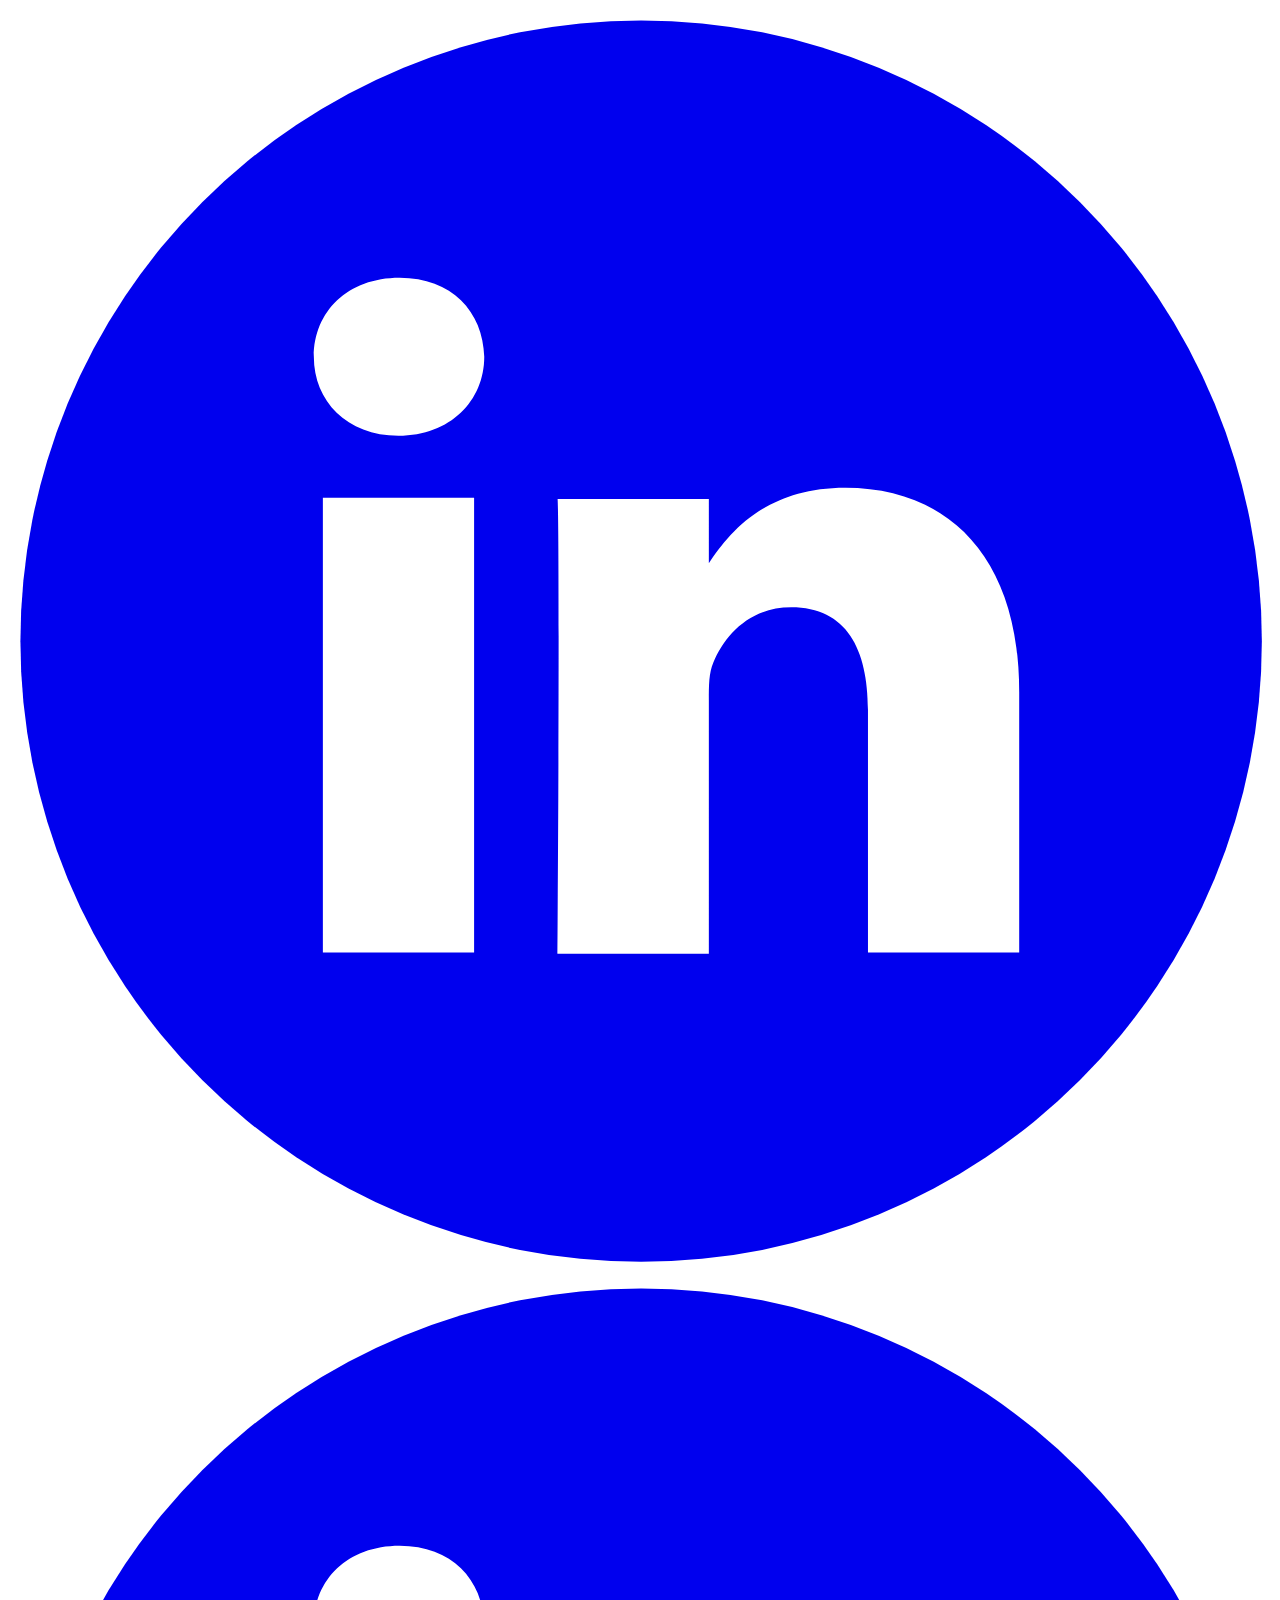
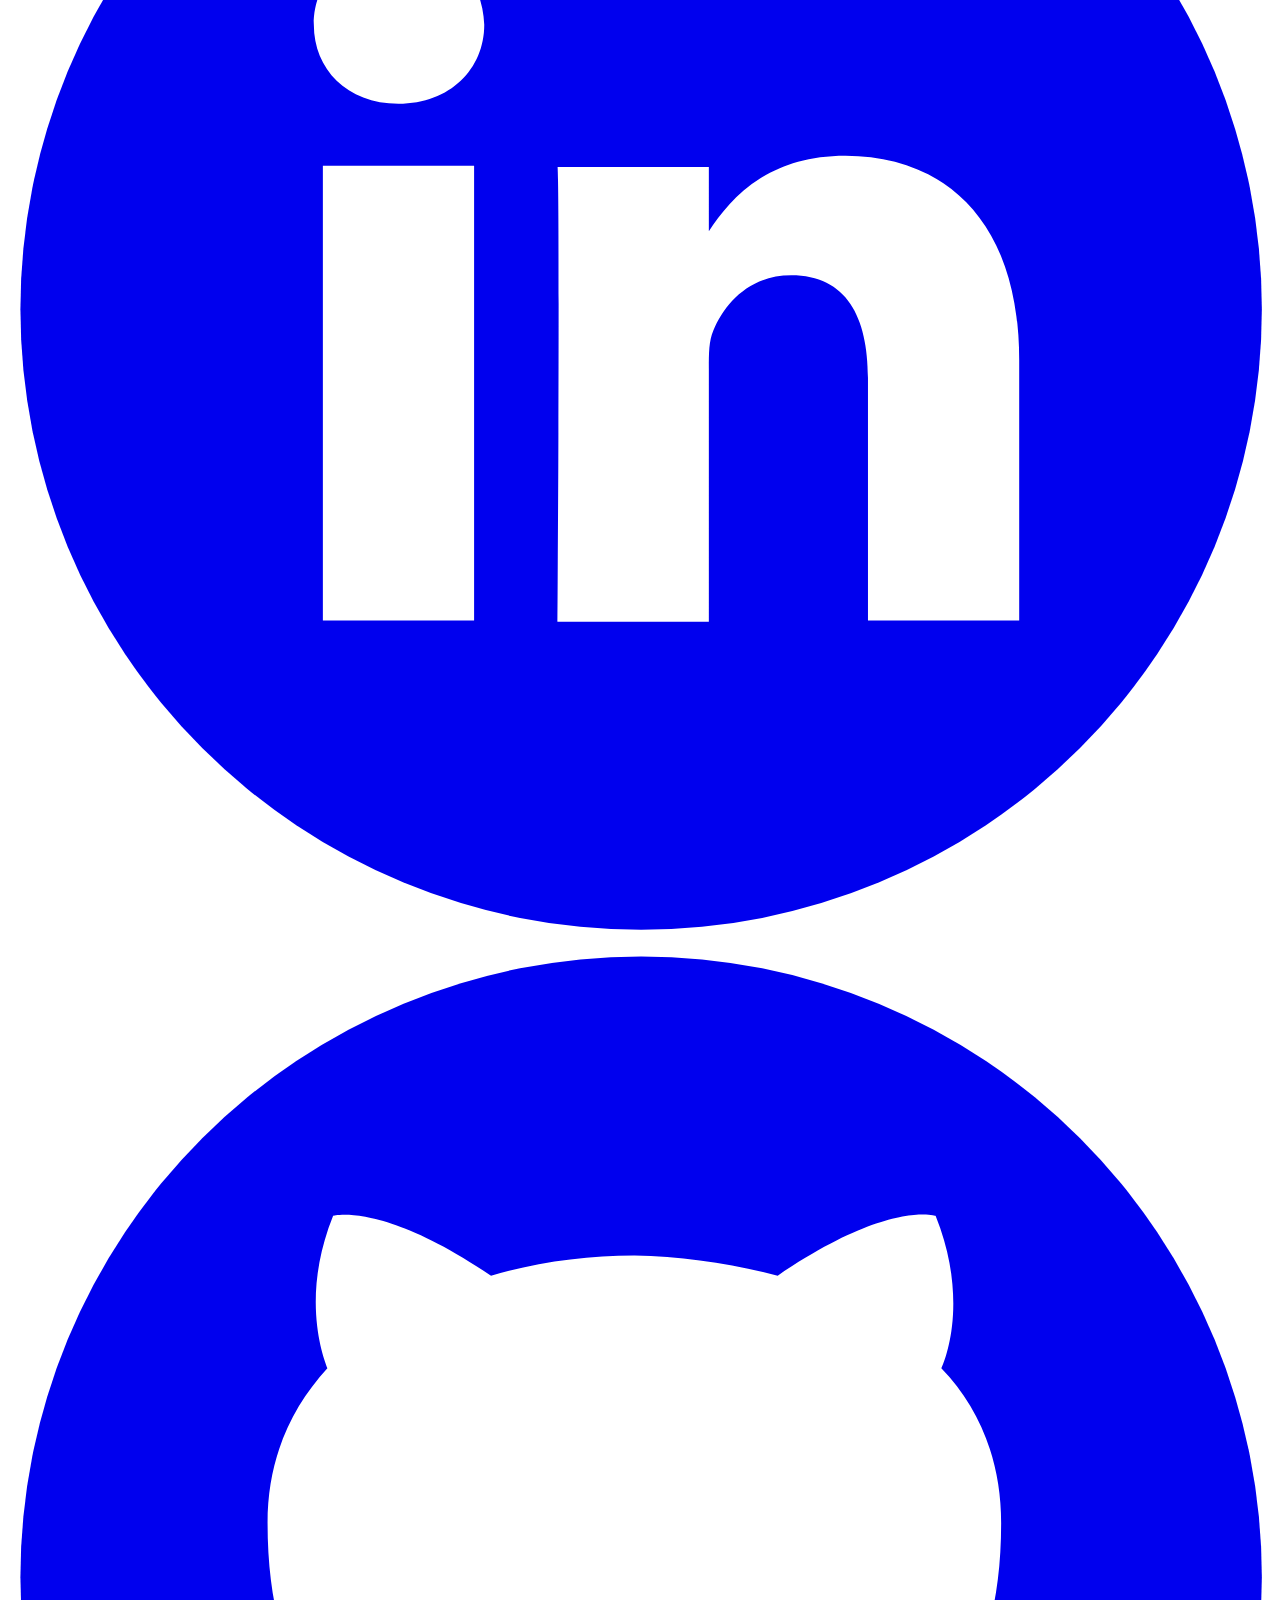
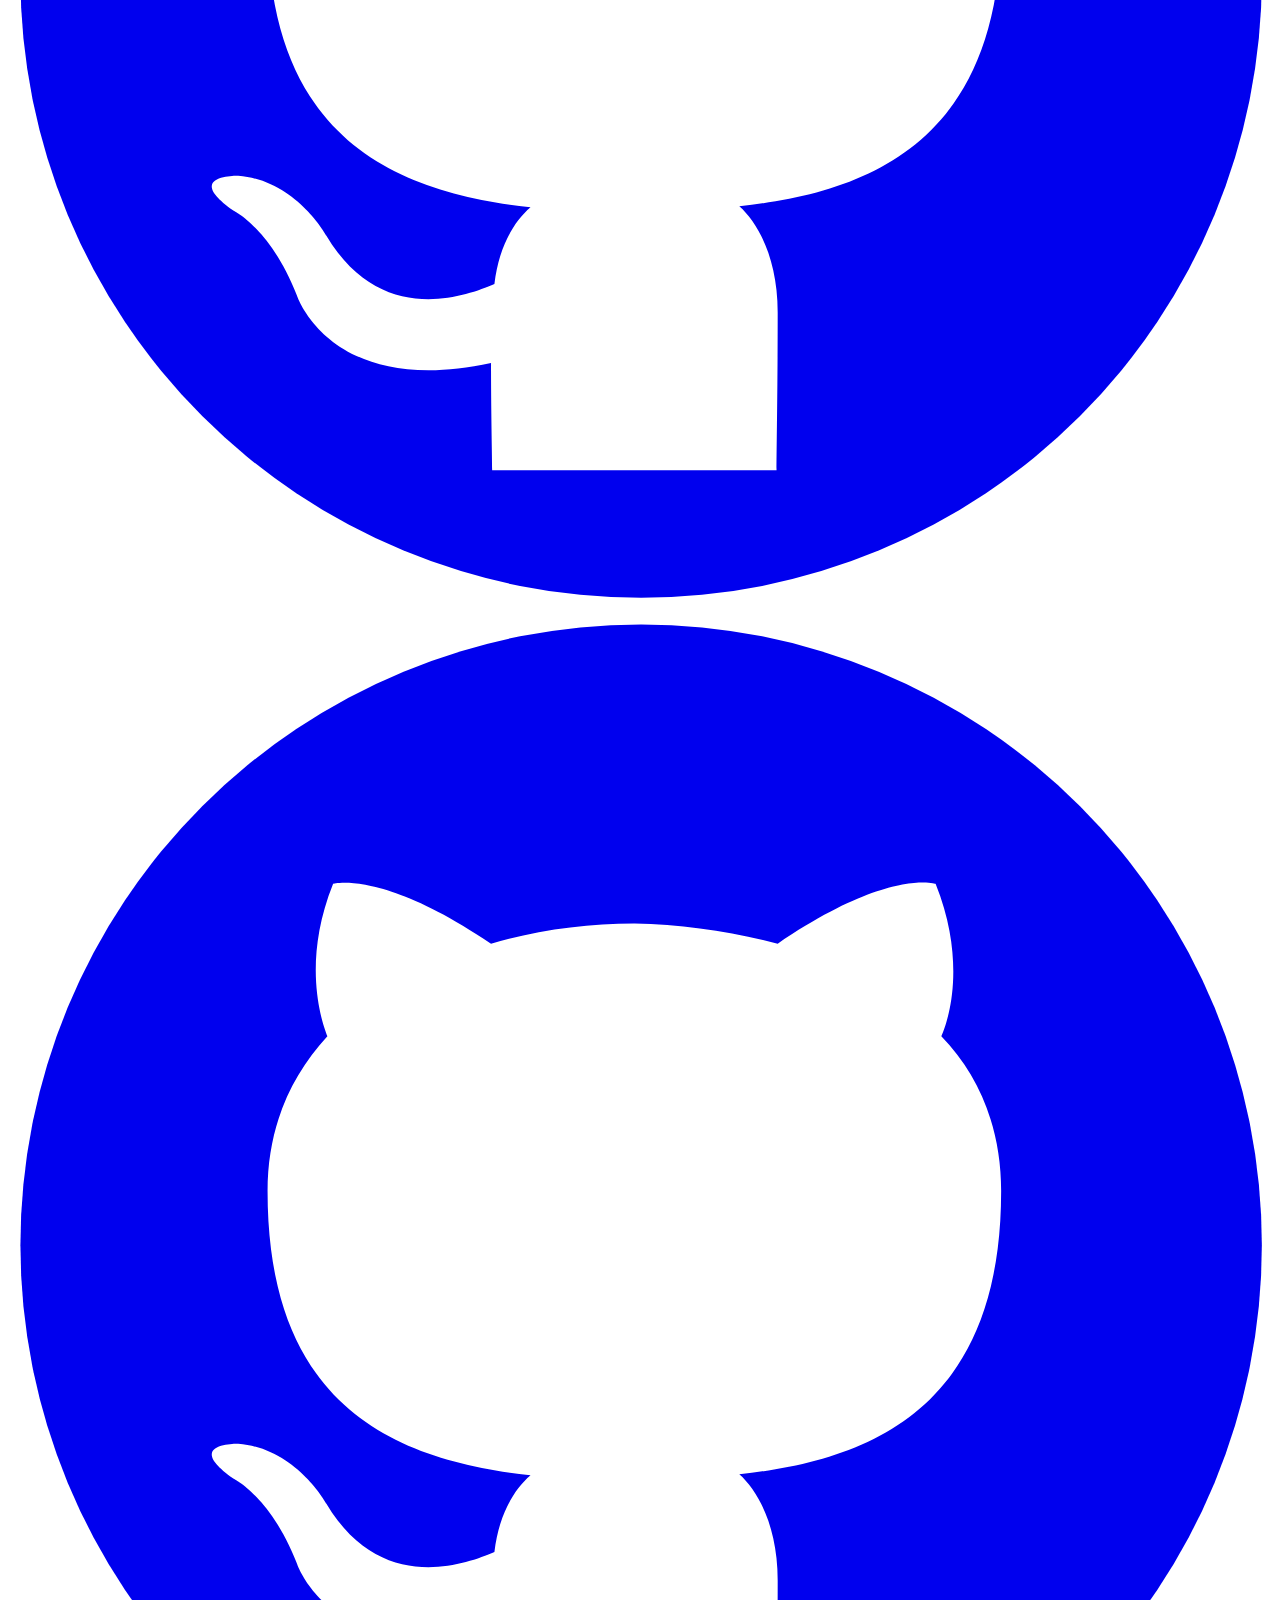
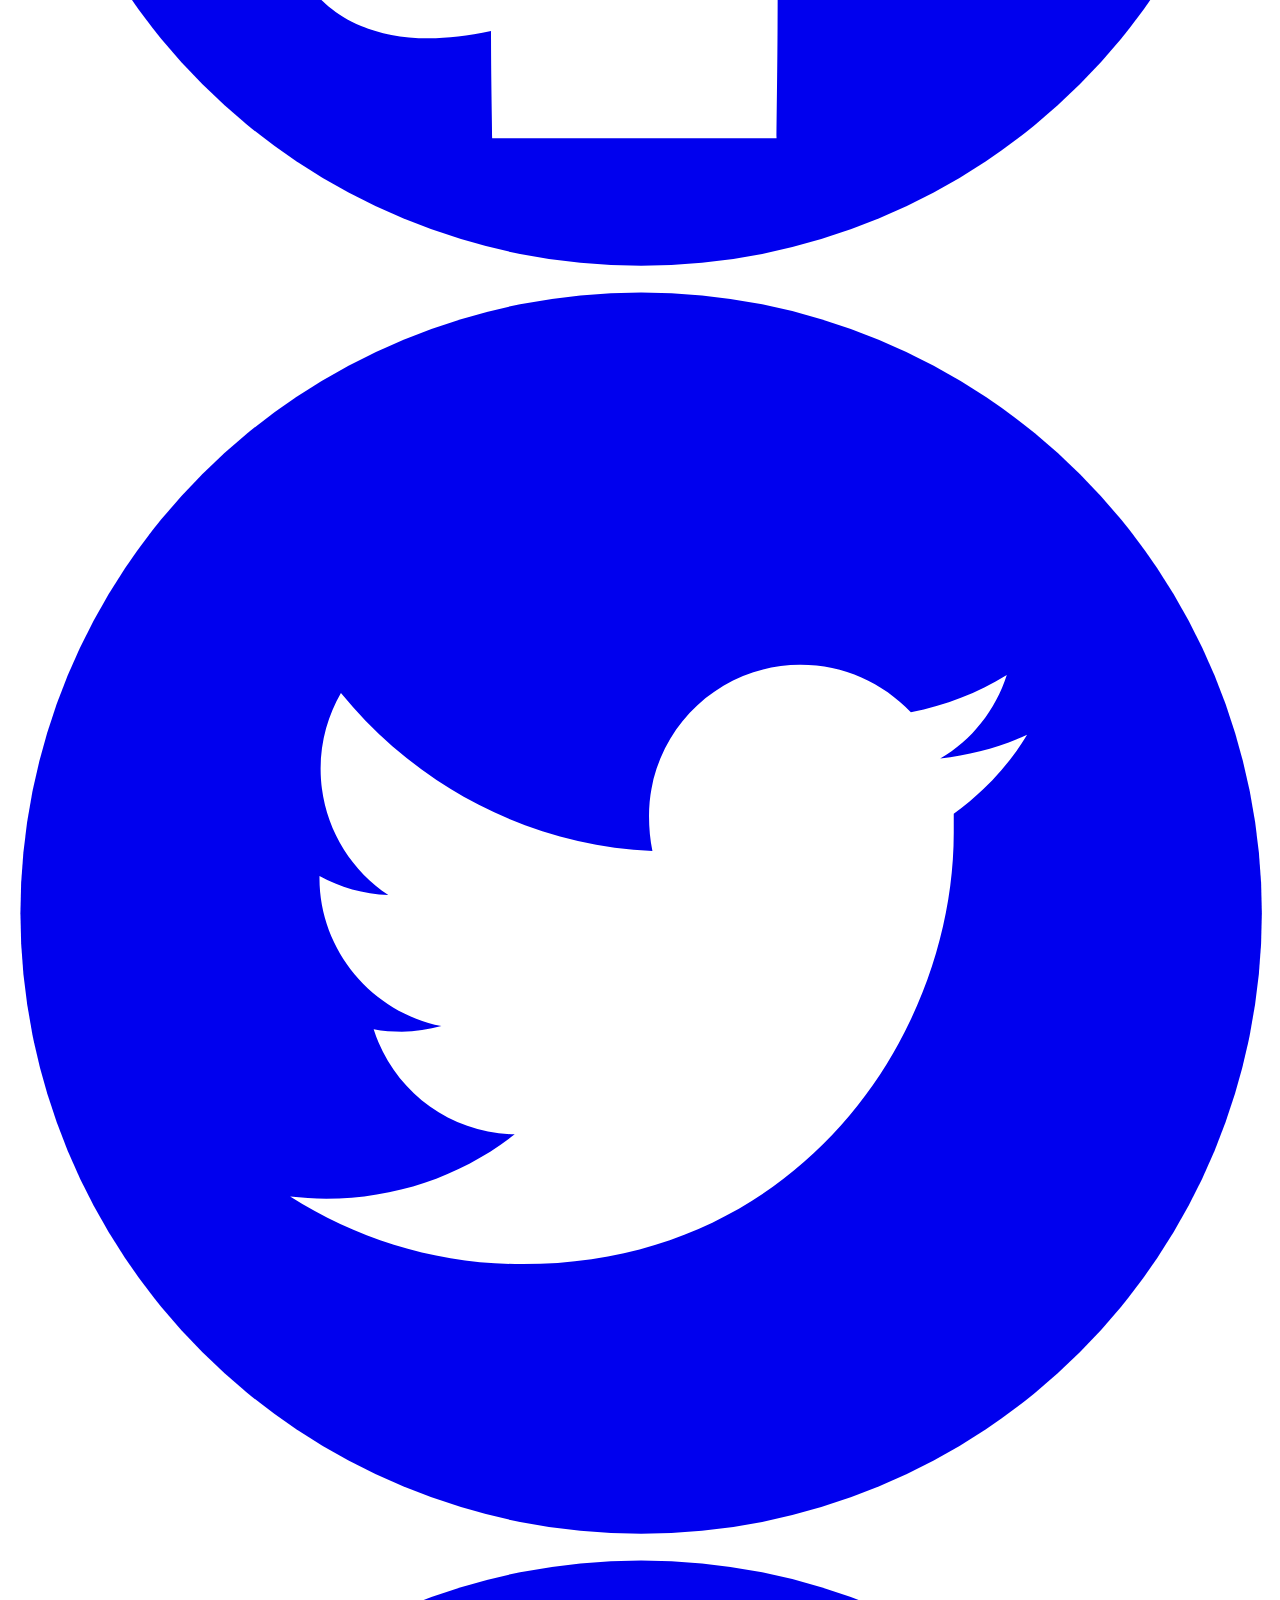
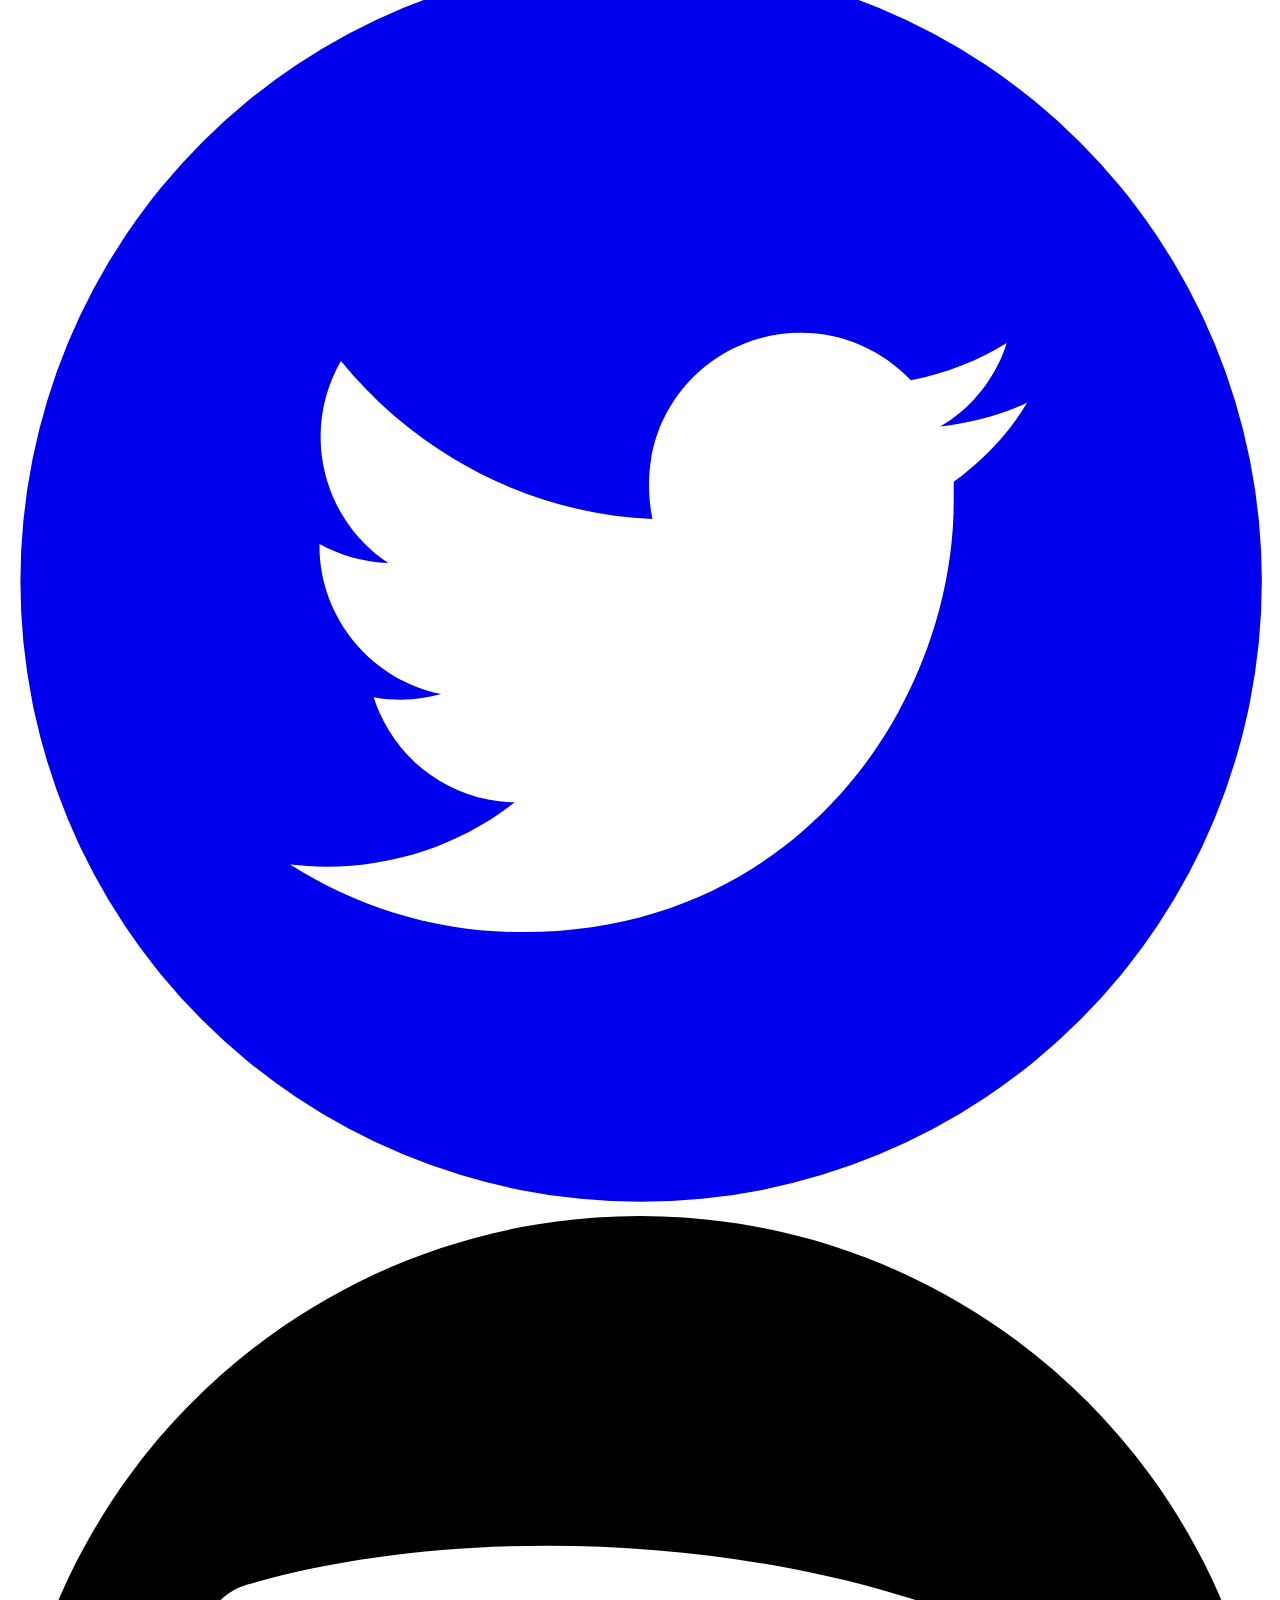
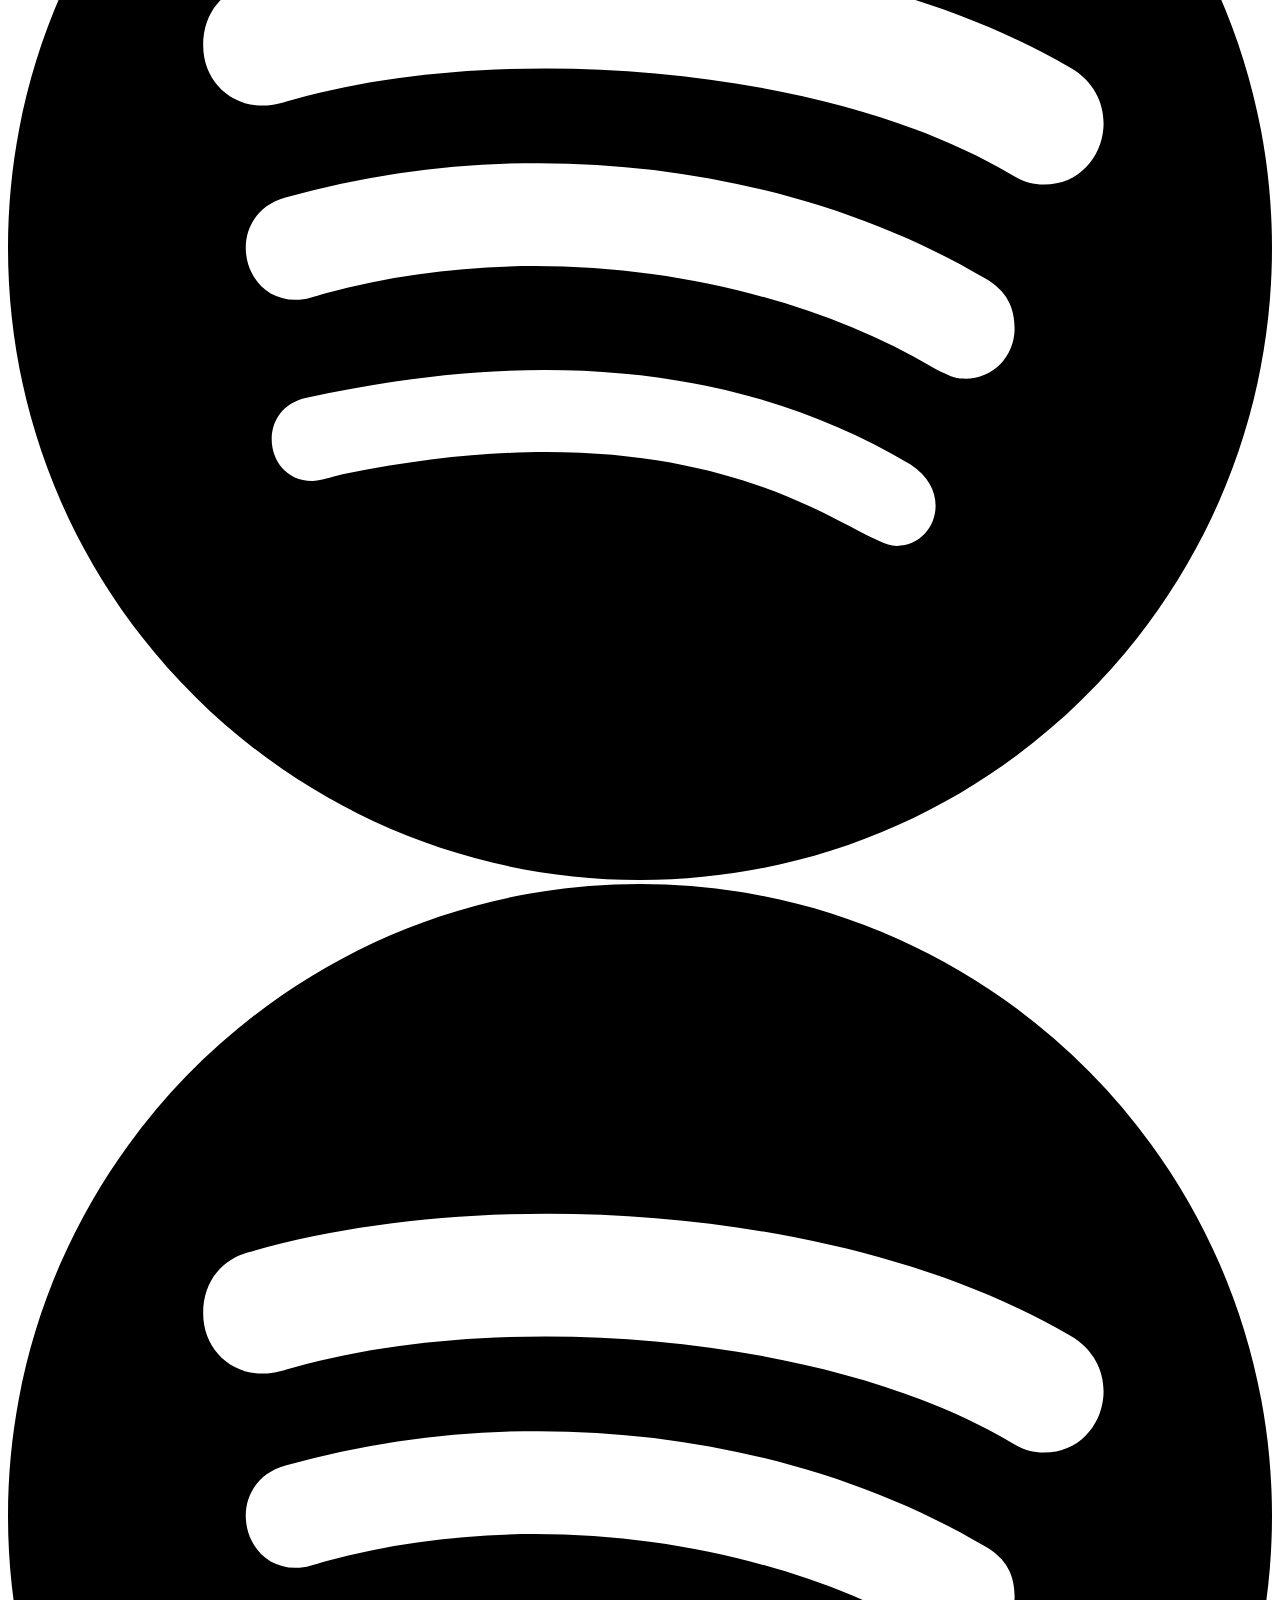
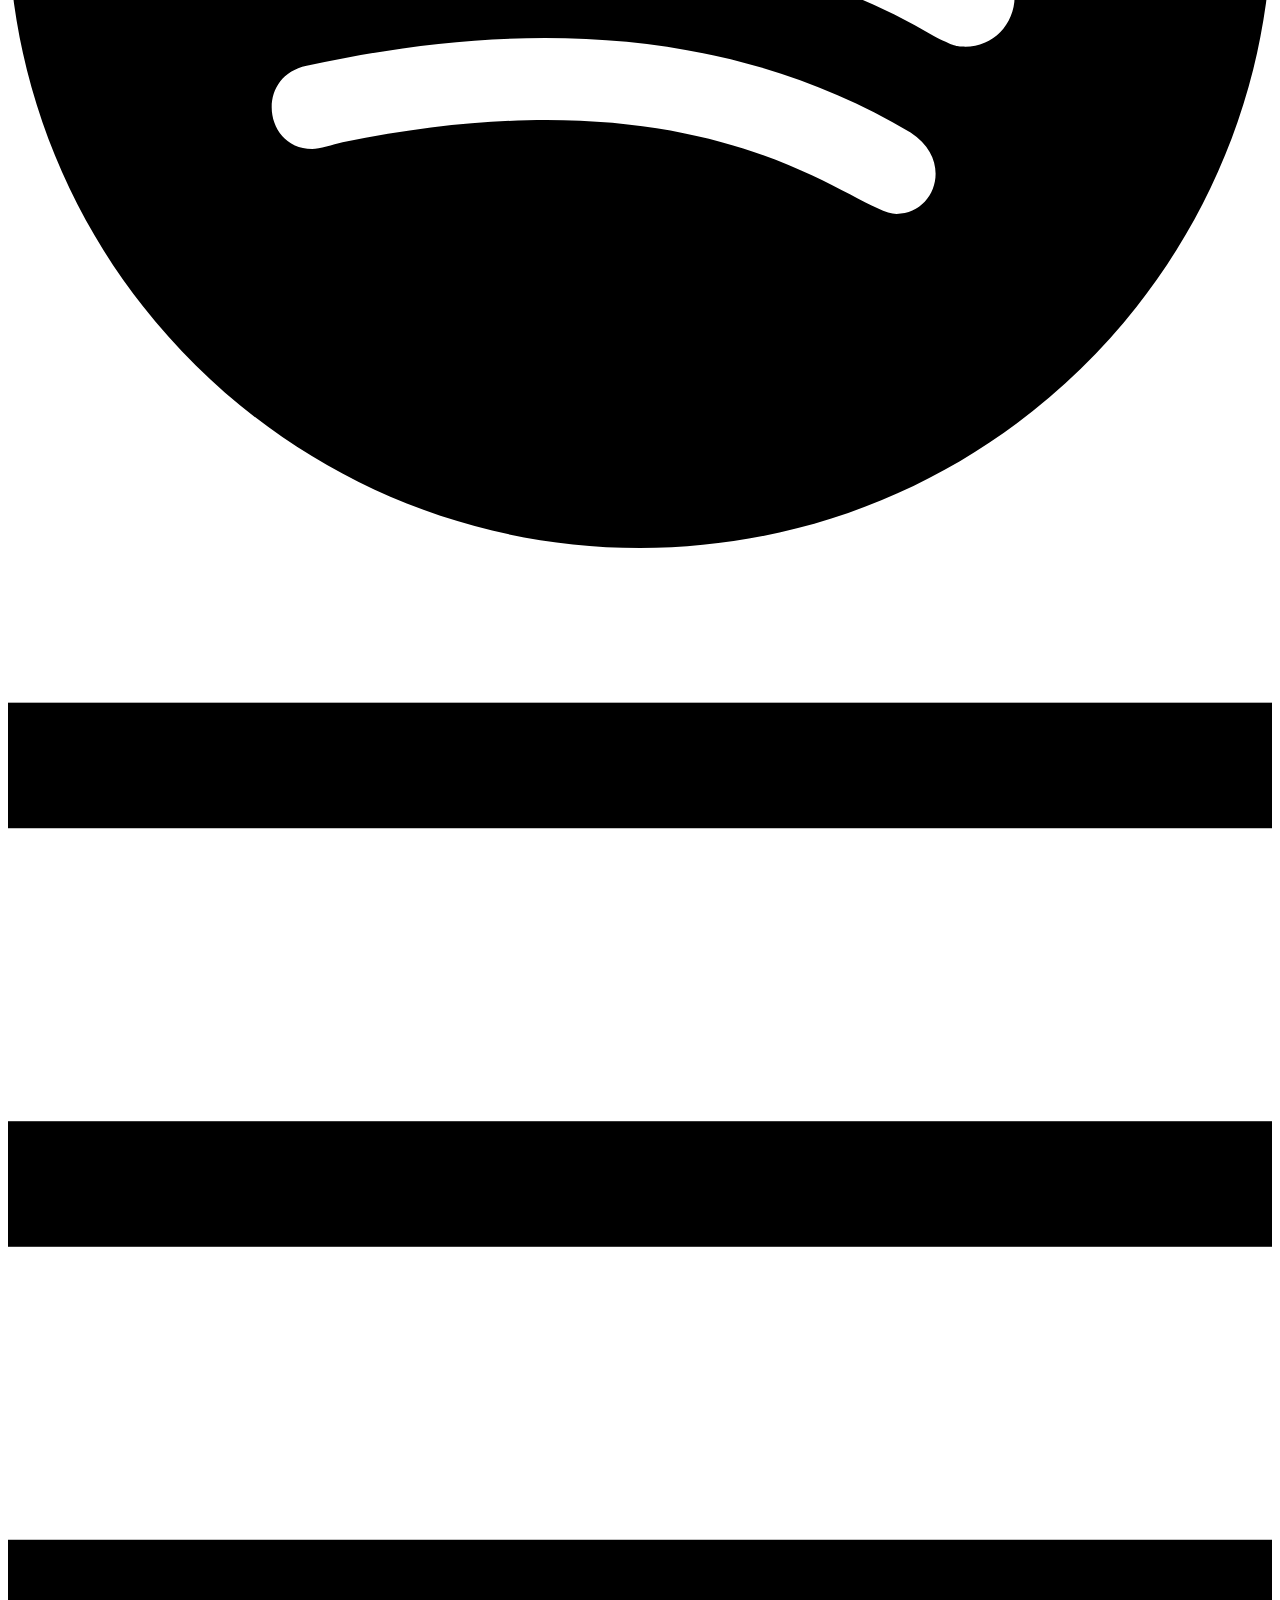
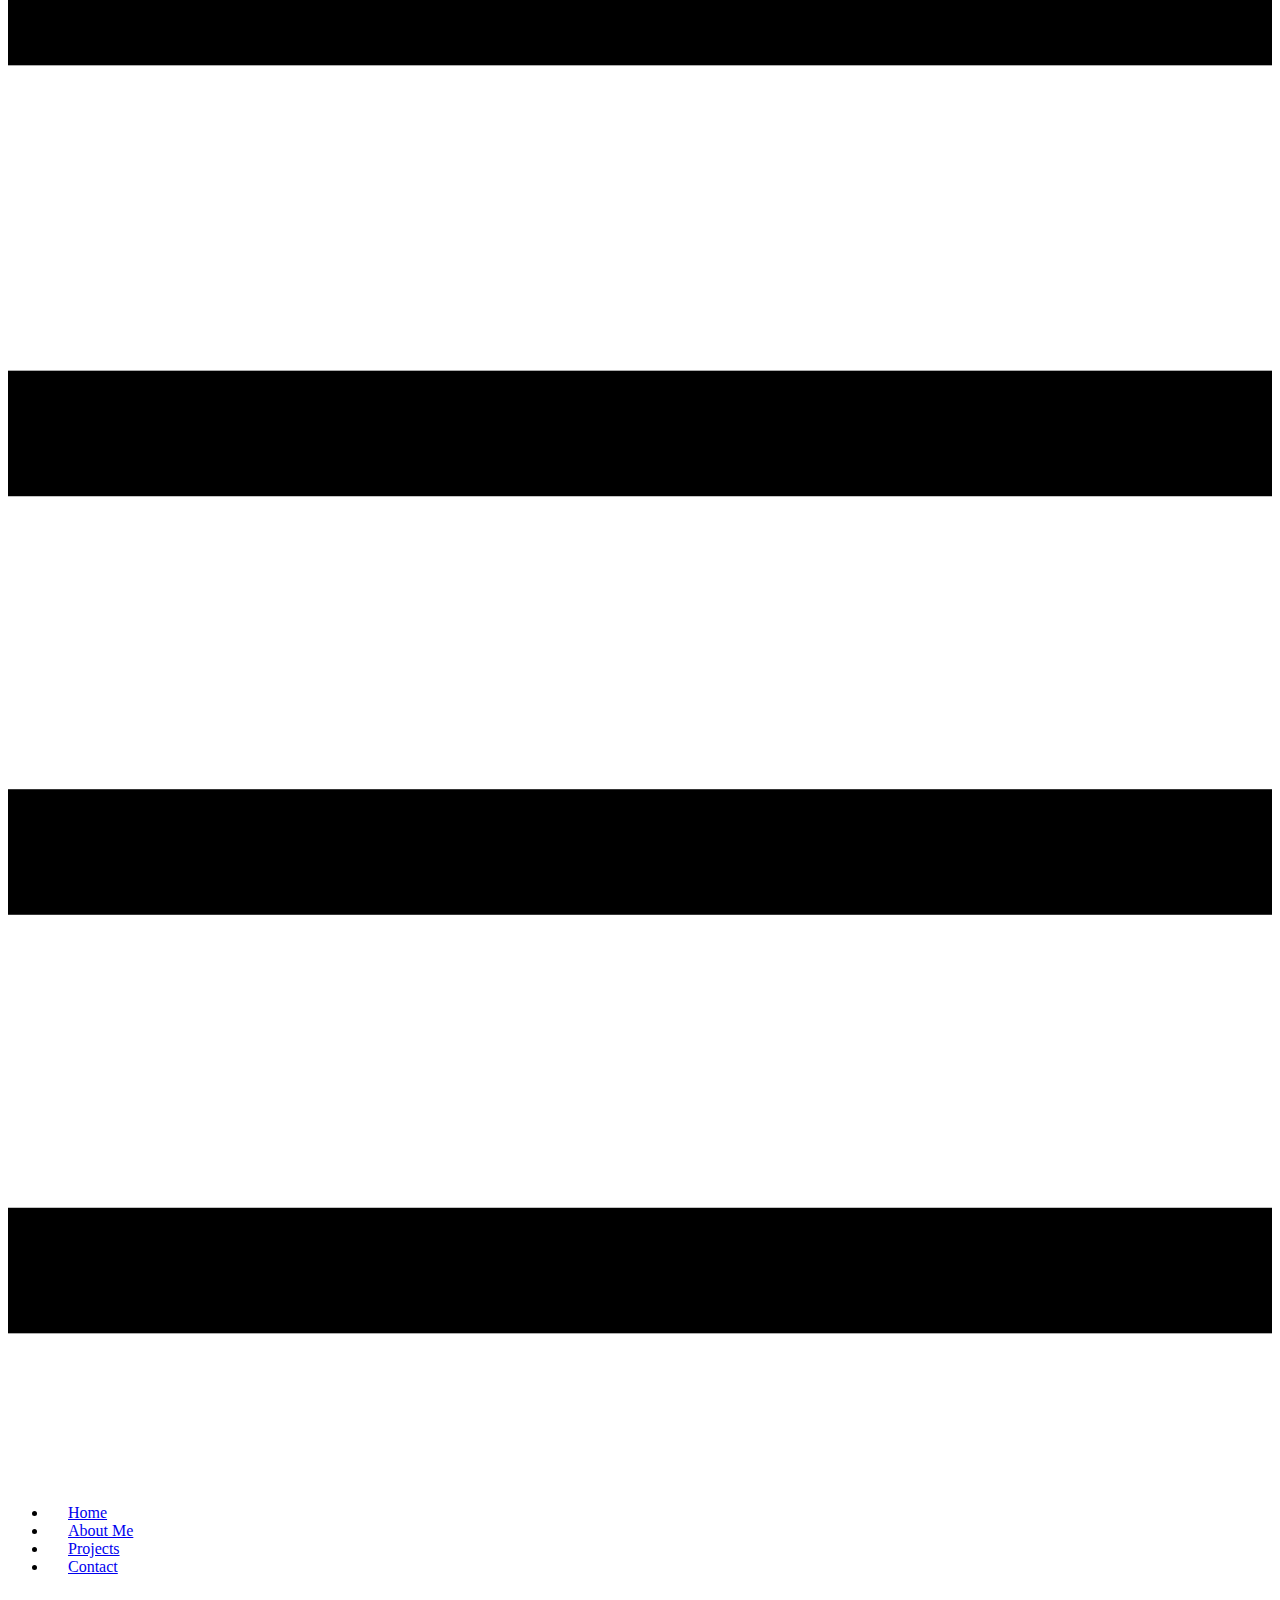
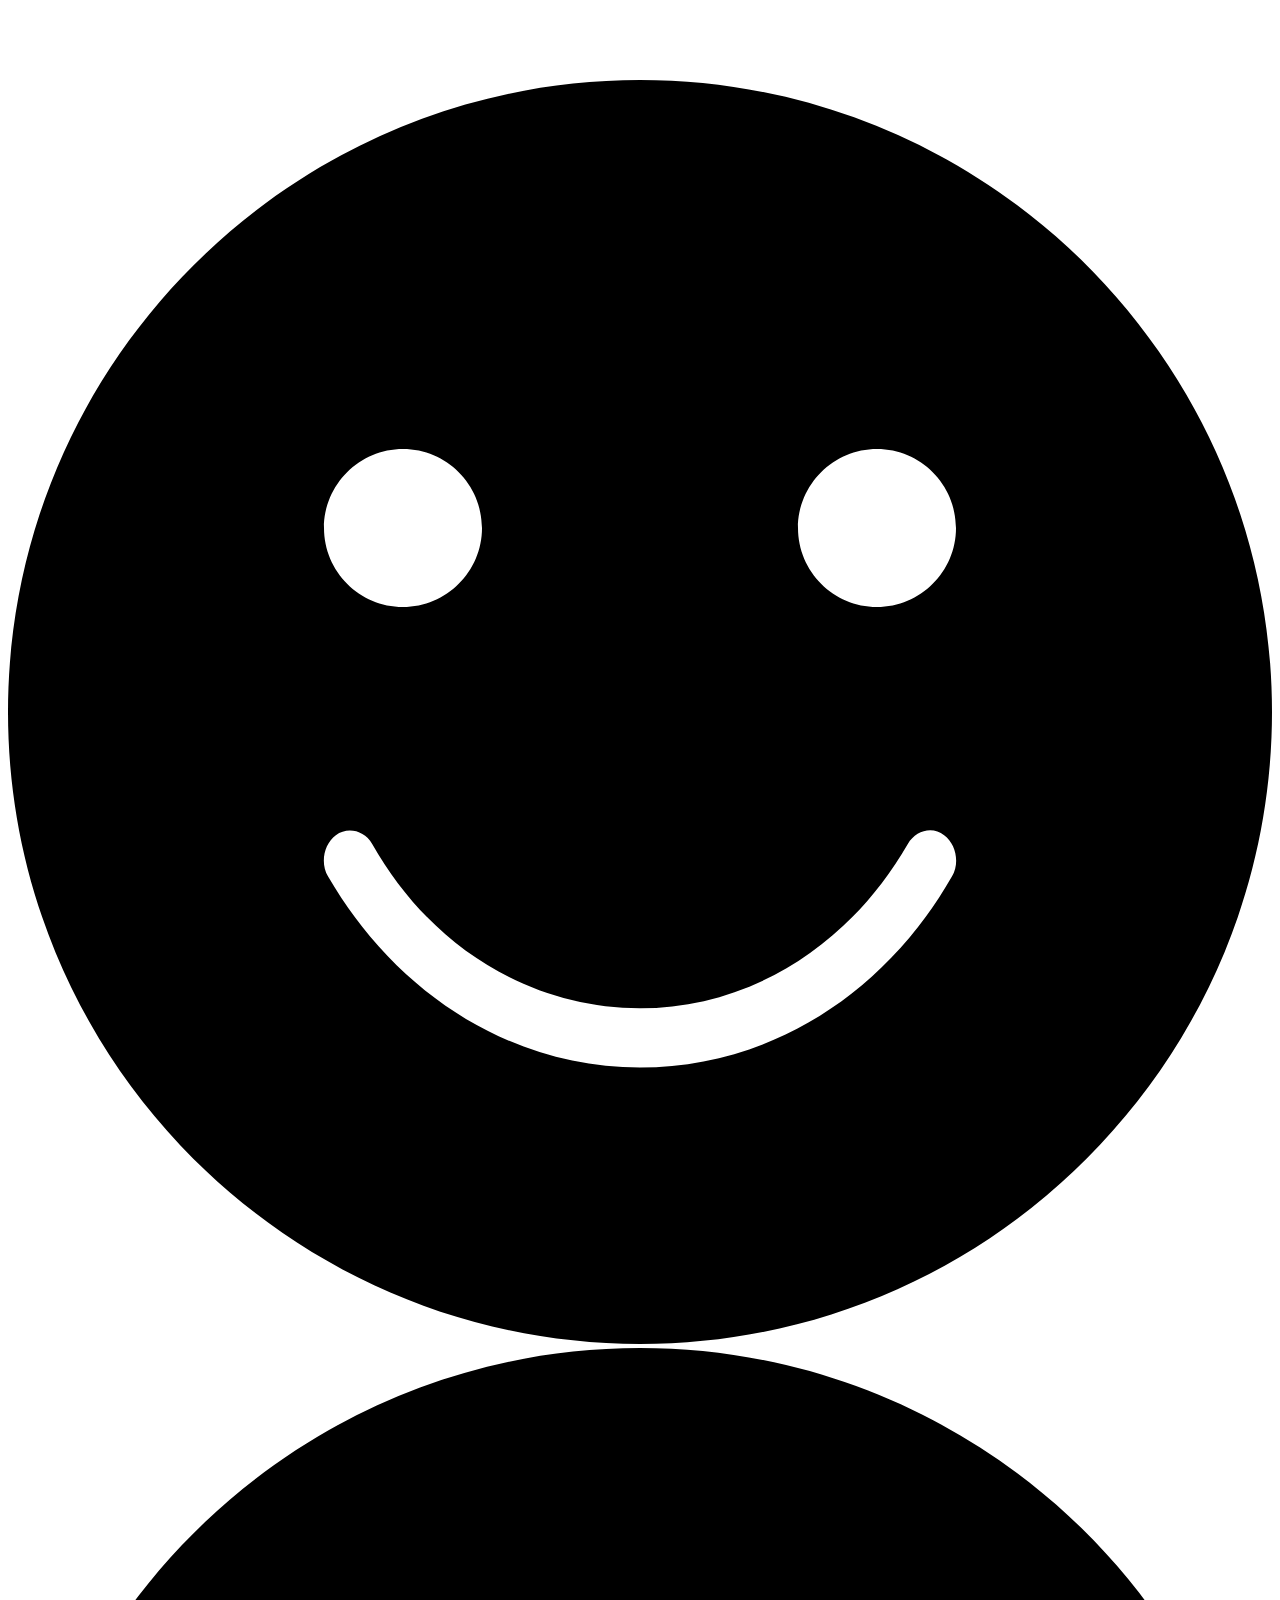
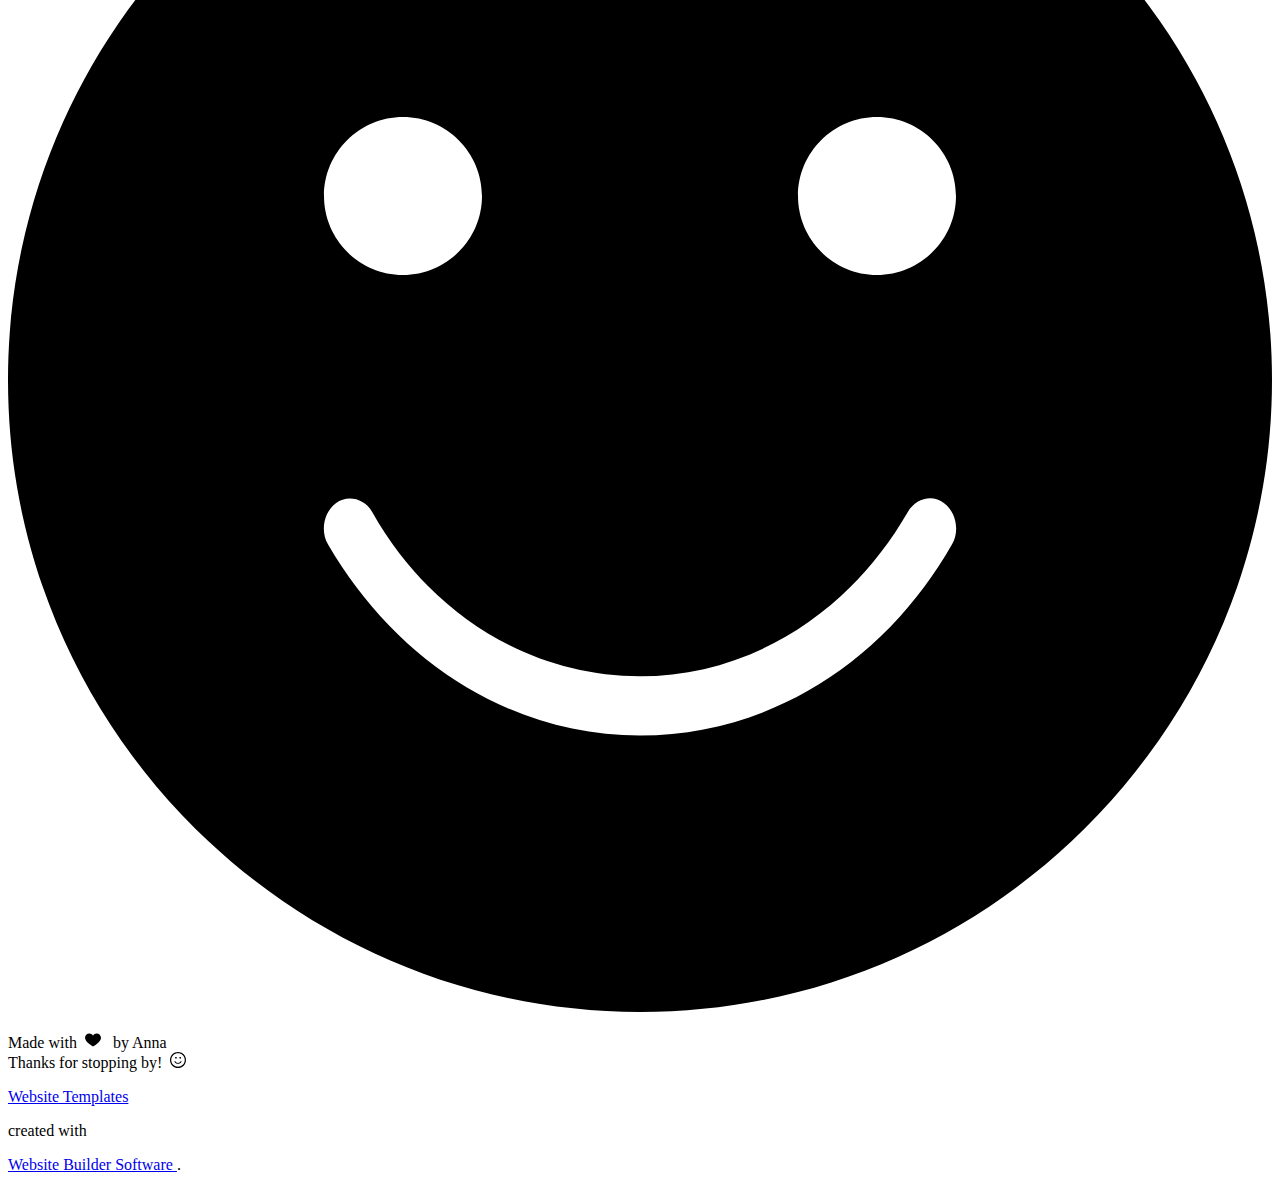
==== About.html @ d9843a8f "Add files via upload" ====
<!DOCTYPE html>
<html style="font-size: 16px;">
  <head>
    <meta name="viewport" content="width=device-width, initial-scale=1.0">
    <meta charset="utf-8">
    <meta name="keywords" content="">
    <meta name="description" content="">
    <meta name="page_type" content="np-template-header-footer-from-plugin">
    <title>About</title>
    <link rel="stylesheet" href="nicepage.css" media="screen">
<link rel="stylesheet" href="About.css" media="screen">
    <script class="u-script" type="text/javascript" src="jquery.js" defer=""></script>
    <script class="u-script" type="text/javascript" src="nicepage.js" defer=""></script>
    <meta name="generator" content="Nicepage 3.15.3, nicepage.com">
    <link id="u-theme-google-font" rel="stylesheet" href="https://fonts.googleapis.com/css?family=Roboto:100,100i,300,300i,400,400i,500,500i,700,700i,900,900i|Open+Sans:300,300i,400,400i,600,600i,700,700i,800,800i">
    
    <script type="application/ld+json">{
		"@context": "http://schema.org",
		"@type": "Organization",
		"name": "",
		"url": "index.html",
		"sameAs": [
				"https://www.linkedin.com/in/anna-anderson-a6648b173",
				"https://github.com/AnnaAndy0",
				"https://twitter.com/Anna_Andy_",
				"https://open.spotify.com/user/obohouhadd54lkcz5szh0oqex"
		]
}</script>
    <meta property="og:title" content="About">
    <meta property="og:type" content="website">
    <meta name="theme-color" content="#478ac9">
    <link rel="canonical" href="index.html">
    <meta property="og:url" content="index.html">
    <meta name="twitter:site" content="@">
    <meta name="twitter:card" content="summary_large_image">
    <meta name="twitter:title" content="About">
    <meta name="twitter:description" content="">
  </head>
  <body class="u-body"><header class="u-align-center-sm u-align-center-xs u-clearfix u-header u-header" id="sec-73fb"><div class="u-clearfix u-sheet u-sheet-1">
        <div class="u-social-icons u-spacing-10 u-social-icons-1">
          <a class="u-social-url" target="_blank" title="LinkedIn" href="https://www.linkedin.com/in/anna-anderson-a6648b173"><span class="u-icon u-icon-circle u-social-icon u-social-linkedin u-text-black u-icon-1"><svg class="u-svg-link" preserveAspectRatio="xMidYMin slice" viewBox="0 0 112 112" style=""><use xmlns:xlink="http://www.w3.org/1999/xlink" xlink:href="#svg-50aa"></use></svg><svg class="u-svg-content" viewBox="0 0 112 112" x="0" y="0" id="svg-50aa"><circle fill="currentColor" cx="56.1" cy="56.1" r="55"></circle><path fill="#FFFFFF" d="M41.3,83.7H27.9V43.4h13.4V83.7z M34.6,37.9L34.6,37.9c-4.6,0-7.5-3.1-7.5-7c0-4,3-7,7.6-7s7.4,3,7.5,7
            C42.2,34.8,39.2,37.9,34.6,37.9z M89.6,83.7H76.2V62.2c0-5.4-1.9-9.1-6.8-9.1c-3.7,0-5.9,2.5-6.9,4.9c-0.4,0.9-0.4,2.1-0.4,3.3v22.5
            H48.7c0,0,0.2-36.5,0-40.3h13.4v5.7c1.8-2.7,5-6.7,12.1-6.7c8.8,0,15.4,5.8,15.4,18.1V83.7z"></path></svg></span>
          </a>
          <a class="u-social-url" target="_blank" title="Github" href="https://github.com/AnnaAndy0"><span class="u-icon u-icon-circle u-social-github u-social-icon u-text-black u-icon-2"><svg class="u-svg-link" preserveAspectRatio="xMidYMin slice" viewBox="0 0 112 112" style=""><use xmlns:xlink="http://www.w3.org/1999/xlink" xlink:href="#svg-a425"></use></svg><svg class="u-svg-content" viewBox="0 0 112 112" x="0" y="0" id="svg-a425"><circle fill="currentColor" cx="56.1" cy="56.1" r="55"></circle><path fill="#FFFFFF" d="M88,51.3c0-5.5-1.9-10.2-5.3-13.7c0.6-1.3,2.3-6.5-0.5-13.5c0,0-4.2-1.4-14,5.3c-4.1-1.1-8.4-1.7-12.7-1.8
	c-4.3,0-8.7,0.6-12.7,1.8c-9.7-6.6-14-5.3-14-5.3c-2.8,7-1,12.2-0.5,13.5C25,41.2,23,45.7,23,51.3c0,19.6,11.9,23.9,23.3,25.2
	c-1.5,1.3-2.8,3.5-3.2,6.8c-3,1.3-10.2,3.6-14.9-4.3c0,0-2.7-4.9-7.8-5.3c0,0-5-0.1-0.4,3.1c0,0,3.3,1.6,5.6,7.5c0,0,3,9.1,17.2,6
	c0,4.3,0.1,8.3,0.1,9.5h25.2c0-1.7,0.1-7.2,0.1-14c0-4.7-1.7-7.9-3.4-9.4C76,75.2,88,70.9,88,51.3z"></path></svg></span>
          </a>
          <a class="u-social-url" target="_blank" title="Twitter" href="https://twitter.com/Anna_Andy_"><span class="u-icon u-icon-circle u-social-icon u-social-twitter u-text-black u-icon-3"><svg class="u-svg-link" preserveAspectRatio="xMidYMin slice" viewBox="0 0 112 112" style=""><use xmlns:xlink="http://www.w3.org/1999/xlink" xlink:href="#svg-7ea7"></use></svg><svg class="u-svg-content" viewBox="0 0 112 112" x="0" y="0" id="svg-7ea7"><circle fill="currentColor" class="st0" cx="56.1" cy="56.1" r="55"></circle><path fill="#FFFFFF" d="M83.8,47.3c0,0.6,0,1.2,0,1.7c0,17.7-13.5,38.2-38.2,38.2C38,87.2,31,85,25,81.2c1,0.1,2.1,0.2,3.2,0.2
            c6.3,0,12.1-2.1,16.7-5.7c-5.9-0.1-10.8-4-12.5-9.3c0.8,0.2,1.7,0.2,2.5,0.2c1.2,0,2.4-0.2,3.5-0.5c-6.1-1.2-10.8-6.7-10.8-13.1
            c0-0.1,0-0.1,0-0.2c1.8,1,3.9,1.6,6.1,1.7c-3.6-2.4-6-6.5-6-11.2c0-2.5,0.7-4.8,1.8-6.7c6.6,8.1,16.5,13.5,27.6,14
            c-0.2-1-0.3-2-0.3-3.1c0-7.4,6-13.4,13.4-13.4c3.9,0,7.3,1.6,9.8,4.2c3.1-0.6,5.9-1.7,8.5-3.3c-1,3.1-3.1,5.8-5.9,7.4
            c2.7-0.3,5.3-1,7.7-2.1C88.7,43,86.4,45.4,83.8,47.3z"></path></svg></span>
          </a>
          <a class="u-social-url" target="_blank" title="Spotify" href="https://open.spotify.com/user/obohouhadd54lkcz5szh0oqex"><span class="u-icon u-icon-circle u-social-icon u-social-spotify u-text-black u-icon-4"><svg class="u-svg-link" preserveAspectRatio="xMidYMin slice" viewBox="0 0 24 24" style=""><use xmlns:xlink="http://www.w3.org/1999/xlink" xlink:href="#svg-1ce2"></use></svg><svg class="u-svg-content" viewBox="0 0 24 24" id="svg-1ce2"><path d="m12 24c6.624 0 12-5.376 12-12s-5.376-12-12-12-12 5.376-12 12 5.376 12 12 12zm4.872-6.344v.001c-.807 0-3.356-2.828-10.52-1.36-.189.049-.436.126-.576.126-.915 0-1.09-1.369-.106-1.578 3.963-.875 8.013-.798 11.467 1.268.824.526.474 1.543-.265 1.543zm1.303-3.173c-.113-.03-.08.069-.597-.203-3.025-1.79-7.533-2.512-11.545-1.423-.232.063-.358.126-.576.126-1.071 0-1.355-1.611-.188-1.94 4.716-1.325 9.775-.552 13.297 1.543.392.232.547.533.547.953-.005.522-.411.944-.938.944zm-13.627-7.485c4.523-1.324 11.368-.906 15.624 1.578 1.091.629.662 2.22-.498 2.22l-.001-.001c-.252 0-.407-.063-.625-.189-3.443-2.056-9.604-2.549-13.59-1.436-.175.048-.393.125-.625.125-.639 0-1.127-.499-1.127-1.142 0-.657.407-1.029.842-1.155z"></path></svg></span>
          </a>
        </div>
        <nav class="u-align-left u-menu u-menu-dropdown u-offcanvas u-menu-1">
          <div class="menu-collapse" style="font-size: 1rem;">
            <a class="u-button-style u-nav-link" href="#">
              <svg class="u-svg-link" preserveAspectRatio="xMidYMin slice" viewBox="0 0 302 302" style=""><use xmlns:xlink="http://www.w3.org/1999/xlink" xlink:href="#svg-8a8f"></use></svg>
              <svg xmlns="http://www.w3.org/2000/svg" xmlns:xlink="http://www.w3.org/1999/xlink" version="1.1" id="svg-8a8f" x="0px" y="0px" viewBox="0 0 302 302" style="enable-background:new 0 0 302 302;" xml:space="preserve" class="u-svg-content"><g><rect y="36" width="302" height="30"></rect><rect y="236" width="302" height="30"></rect><rect y="136" width="302" height="30"></rect>
</g><g></g><g></g><g></g><g></g><g></g><g></g><g></g><g></g><g></g><g></g><g></g><g></g><g></g><g></g><g></g></svg>
            </a>
          </div>
          <div class="u-custom-menu u-nav-container">
            <ul class="u-nav u-unstyled u-nav-1"><li class="u-nav-item"><a class="u-button-style u-nav-link u-text-active-palette-1-base u-text-hover-palette-2-base" href="Home.html#carousel_c04e" data-page-id="51518900" style="padding: 10px 20px;">Home</a>
</li><li class="u-nav-item"><a class="u-button-style u-nav-link u-text-active-palette-1-base u-text-hover-palette-2-base" href="Home.html#carousel_fd09" data-page-id="51518900" style="padding: 10px 20px;">About Me</a>
</li><li class="u-nav-item"><a class="u-button-style u-nav-link u-text-active-palette-1-base u-text-hover-palette-2-base" href="Home.html#sec-bd10" data-page-id="51518900" style="padding: 10px 20px;">Projects</a>
</li><li class="u-nav-item"><a class="u-button-style u-nav-link u-text-active-palette-1-base u-text-hover-palette-2-base" href="Home.html#sec-a4eb" data-page-id="51518900" style="padding: 10px 20px;">Contact</a>
</li></ul>
          </div>
          <div class="u-custom-menu u-nav-container-collapse">
            <div class="u-align-center u-black u-container-style u-inner-container-layout u-opacity u-opacity-95 u-sidenav">
              <div class="u-sidenav-overflow">
                <div class="u-menu-close"></div>
                <ul class="u-align-center u-nav u-popupmenu-items u-unstyled u-nav-2"><li class="u-nav-item"><a class="u-button-style u-nav-link" href="Home.html#carousel_c04e" data-page-id="51518900" style="padding: 10px 20px;">Home</a>
</li><li class="u-nav-item"><a class="u-button-style u-nav-link" href="Home.html#carousel_fd09" data-page-id="51518900" style="padding: 10px 20px;">About Me</a>
</li><li class="u-nav-item"><a class="u-button-style u-nav-link" href="Home.html#sec-bd10" data-page-id="51518900" style="padding: 10px 20px;">Projects</a>
</li><li class="u-nav-item"><a class="u-button-style u-nav-link" href="Home.html#sec-a4eb" data-page-id="51518900" style="padding: 10px 20px;">Contact</a>
</li></ul>
              </div>
            </div>
            <div class="u-black u-menu-overlay u-opacity u-opacity-70"></div>
          </div>
        </nav>
        <div class="u-shape u-shape-svg u-text-custom-color-3 u-shape-1">
          <svg class="u-svg-link" preserveAspectRatio="none" viewBox="0 0 160 160" style=""><use xmlns:xlink="http://www.w3.org/1999/xlink" xlink:href="#svg-53cf"></use></svg>
          <svg class="u-svg-content" viewBox="0 0 160 160" x="0px" y="0px" id="svg-53cf"><path d="M80,0C35.9,0,0,35.9,0,80s35.9,80,80,80s80-35.9,80-80S124.1,0,80,0z M50,46.7c5.5,0,10,4.5,10,10s-4.5,10-10,10
	s-10-4.5-10-10S44.5,46.7,50,46.7z M119.5,100.8C110.8,116,96.1,125,80,125s-30.7-9.1-39.5-24.2c-1-1.7-0.5-4.1,1-5.2
	s3.6-0.6,4.6,1.1c7.4,13.1,20.1,20.8,33.9,20.8s26.4-7.8,33.9-20.8c1-1.7,3.1-2.3,4.6-1.1C120,96.7,120.5,99.1,119.5,100.8z
	 M110,66.7c-5.5,0-10-4.5-10-10s4.5-10,10-10s10,4.5,10,10S115.5,66.7,110,66.7z"></path></svg>
        </div>
      </div></header> 
    
    
    <footer class="u-align-center u-clearfix u-footer u-grey-80 u-footer" id="sec-4094"><div class="u-clearfix u-sheet u-valign-middle u-sheet-1">
        <p class="u-small-text u-text u-text-variant u-text-1">Made with&nbsp;&nbsp;<span class="u-icon u-icon-1"><svg class="u-svg-content" viewBox="0 0 391.837 391.837" x="0px" y="0px" style="width: 1em; height: 1em;"><g><path style="fill:currentColor;" d="M285.257,35.528c58.743,0.286,106.294,47.836,106.58,106.58   c0,107.624-195.918,214.204-195.918,214.204S0,248.165,0,142.108c0-58.862,47.717-106.58,106.58-106.58l0,0   c36.032-0.281,69.718,17.842,89.339,48.065C215.674,53.517,249.273,35.441,285.257,35.528z"></path>
</g></svg><img></span> &nbsp; by Anna&nbsp;<br>Thanks for stopping by!&nbsp;&nbsp;<span class="u-icon u-icon-2"><svg class="u-svg-content" viewBox="0 0 106.059 106.059" x="0px" y="0px" style="width: 1em; height: 1em;"><g><path d="M90.546,15.518C69.858-5.172,36.199-5.172,15.515,15.513C-5.173,36.198-5.171,69.858,15.517,90.547   c20.682,20.684,54.341,20.684,75.027-0.004C111.23,69.858,111.229,36.2,90.546,15.518z M84.757,84.758   c-17.494,17.494-45.96,17.496-63.455,0.002c-17.498-17.497-17.496-45.966,0-63.46C38.796,3.807,67.261,3.805,84.759,21.302   C102.253,38.796,102.251,67.265,84.757,84.758z M33.24,38.671c0-3.424,2.777-6.201,6.201-6.201c3.423,0,6.2,2.776,6.2,6.201   c0,3.426-2.777,6.202-6.2,6.202C36.017,44.873,33.24,42.097,33.24,38.671z M61.357,38.671c0-3.424,2.779-6.201,6.203-6.201   c3.423,0,6.2,2.776,6.2,6.201c0,3.426-2.776,6.202-6.2,6.202S61.357,42.097,61.357,38.671z M76.017,64.068   c-3.843,8.887-12.843,14.629-22.927,14.629c-10.301,0-19.354-5.771-23.064-14.703c-0.636-1.529,0.089-3.285,1.62-3.921   c0.376-0.155,0.766-0.229,1.15-0.229c1.176,0,2.292,0.695,2.771,1.85c2.777,6.686,9.655,11.004,17.523,11.004   c7.69,0,14.528-4.321,17.42-11.011c0.658-1.521,2.424-2.222,3.944-1.563S76.675,62.548,76.017,64.068z"></path>
</g></svg><img></span>
        </p>
      </div></footer>
    <section class="u-backlink u-clearfix u-grey-80">
      <a class="u-link" href="https://nicepage.com/website-templates" target="_blank">
        <span>Website Templates</span>
      </a>
      <p class="u-text">
        <span>created with</span>
      </p>
      <a class="u-link" href="https://nicepage.com/" target="_blank">
        <span>Website Builder Software</span>
      </a>. 
    </section>
  </body>
</html>
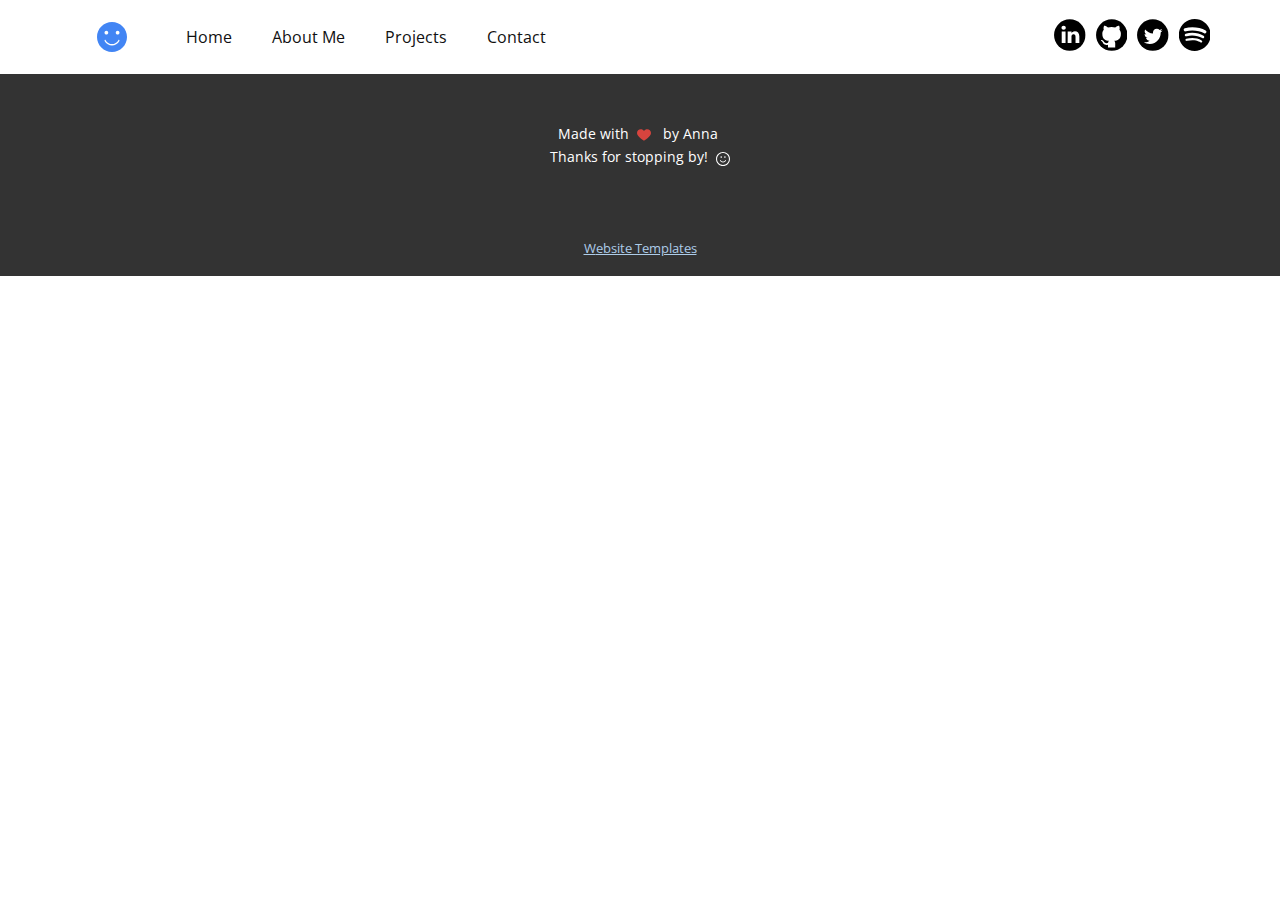
==== commit 50458f06: "Update About.html" ====
--- a/About.html
+++ b/About.html
@@ -105,12 +105,7 @@
       <a class="u-link" href="https://nicepage.com/website-templates" target="_blank">
         <span>Website Templates</span>
       </a>
-      <p class="u-text">
-        <span>created with</span>
-      </p>
-      <a class="u-link" href="https://nicepage.com/" target="_blank">
-        <span>Website Builder Software</span>
-      </a>. 
+     
     </section>
   </body>
-</html>+</html>
--- a/nicepage.css
+++ b/nicepage.css
@@ -0,0 +1,34314 @@
+/*begin-commonstyles library*//*!
+ * froala_editor v3.2.3 (https://www.froala.com/wysiwyg-editor)
+ * License https://froala.com/wysiwyg-editor/terms/
+ * Copyright 2014-2020 Froala Labs
+ */
+
+.fr-clearfix::after {
+  clear: both;
+  display: block;
+  content: "";
+  height: 0; }
+
+.fr-hide-by-clipping {
+  position: absolute;
+  width: 1px;
+  height: 1px;
+  padding: 0;
+  margin: -1px;
+  overflow: hidden;
+  clip: rect(0, 0, 0, 0);
+  border: 0; }
+
+.fr-view img.fr-rounded, .fr-view .fr-img-caption.fr-rounded img {
+  border-radius: 10px;
+  -moz-border-radius: 10px;
+  -webkit-border-radius: 10px;
+  -moz-background-clip: padding;
+  -webkit-background-clip: padding-box;
+  background-clip: padding-box; }
+
+.fr-view img.fr-shadow, .fr-view .fr-img-caption.fr-shadow img {
+  -webkit-box-shadow: 10px 10px 5px 0px #cccccc;
+  -moz-box-shadow: 10px 10px 5px 0px #cccccc;
+  box-shadow: 10px 10px 5px 0px #cccccc; }
+
+.fr-view img.fr-bordered, .fr-view .fr-img-caption.fr-bordered img {
+  border: solid 5px #CCC; }
+
+.fr-view img.fr-bordered {
+  -webkit-box-sizing: content-box;
+  -moz-box-sizing: content-box;
+  box-sizing: content-box; }
+
+.fr-view .fr-img-caption.fr-bordered img {
+  -webkit-box-sizing: border-box;
+  -moz-box-sizing: border-box;
+  box-sizing: border-box; }
+
+.fr-view {
+  word-wrap: break-word; }
+  .fr-view span[style~="color:"] a {
+    color: inherit; }
+  .fr-view strong {
+    font-weight: 700; }
+  .fr-view table {
+    border: none;
+    border-collapse: collapse;
+    empty-cells: show;
+    max-width: 100%; }
+    .fr-view table td {
+      min-width: 5px; }
+    .fr-view table.fr-dashed-borders td, .fr-view table.fr-dashed-borders th {
+      border-style: dashed; }
+    .fr-view table.fr-alternate-rows tbody tr:nth-child(2n) {
+      background: whitesmoke; }
+    .fr-view table td, .fr-view table th {
+      border: 1px solid #DDD; }
+      .fr-view table td:empty, .fr-view table th:empty {
+        height: 20px; }
+      .fr-view table td.fr-highlighted, .fr-view table th.fr-highlighted {
+        border: 1px double red; }
+      .fr-view table td.fr-thick, .fr-view table th.fr-thick {
+        border-width: 2px; }
+    .fr-view table th {
+      background: #ececec; }
+  .fr-view hr {
+    clear: both;
+    user-select: none;
+    -o-user-select: none;
+    -moz-user-select: none;
+    -khtml-user-select: none;
+    -webkit-user-select: none;
+    -ms-user-select: none;
+    break-after: always;
+    page-break-after: always; }
+  .fr-view .fr-file {
+    position: relative; }
+    .fr-view .fr-file::after {
+      position: relative;
+      content: "\1F4CE";
+      font-weight: normal; }
+  .fr-view pre {
+    white-space: pre-wrap;
+    word-wrap: break-word;
+    overflow: visible; }
+/*.fr-view[dir="rtl"] blockquote {
+  border-left: none;
+  border-right: solid 2px #5E35B1;
+  margin-right: 0;
+  padding-right: 5px;
+  padding-left: 0; }
+  .fr-view[dir="rtl"] blockquote blockquote {
+    border-color: #00BCD4; }
+    .fr-view[dir="rtl"] blockquote blockquote blockquote {
+      border-color: #43A047; }
+.fr-view blockquote {
+  border-left: solid 2px #5E35B1;
+  margin-left: 0;
+  padding-left: 5px;
+  color: #5E35B1; }
+  .fr-view blockquote blockquote {
+    border-color: #00BCD4;
+    color: #00BCD4; }
+    .fr-view blockquote blockquote blockquote {
+      border-color: #43A047;
+      color: #43A047; }*/
+  .fr-view span.fr-emoticon {
+    font-weight: normal;
+    font-family: "Apple Color Emoji","Segoe UI Emoji","NotoColorEmoji","Segoe UI Symbol","Android Emoji","EmojiSymbols";
+    display: inline;
+    line-height: 0; }
+    .fr-view span.fr-emoticon.fr-emoticon-img {
+      background-repeat: no-repeat !important;
+      font-size: inherit;
+      height: 1em;
+      width: 1em;
+      min-height: 20px;
+      min-width: 20px;
+      display: inline-block;
+      margin: -.1em .1em .1em;
+      line-height: 1;
+      vertical-align: middle; }
+  .fr-view .fr-text-gray {
+    color: #AAA !important; }
+  .fr-view .fr-text-bordered {
+    border-top: solid 1px #222;
+    border-bottom: solid 1px #222;
+    padding: 10px 0; }
+  .fr-view .fr-text-spaced {
+    letter-spacing: 1px; }
+  .fr-view .fr-text-uppercase {
+    text-transform: uppercase; }
+  .fr-view .fr-class-highlighted {
+    background-color: #ffff00; }
+  .fr-view .fr-class-code {
+    border-color: #cccccc;
+    border-radius: 2px;
+    -moz-border-radius: 2px;
+    -webkit-border-radius: 2px;
+    -moz-background-clip: padding;
+    -webkit-background-clip: padding-box;
+    background-clip: padding-box;
+    background: #f5f5f5;
+    padding: 10px;
+    font-family: "Courier New", Courier, monospace; }
+  .fr-view .fr-class-transparency {
+    opacity: 0.5; }
+  .fr-view img {
+    position: relative;
+    max-width: 100%; }
+    .fr-view img.fr-dib {
+      margin: 10px auto;
+      display: block;
+      float: none;
+      vertical-align: top; }
+      .fr-view img.fr-dib.fr-fil {
+        margin-left: 0;
+        text-align: left; }
+      .fr-view img.fr-dib.fr-fir {
+        margin-right: 0;
+        text-align: right; }
+    .fr-view img.fr-dii {
+      display: inline-block;
+      float: none;
+      vertical-align: bottom;
+      margin-left: 5px;
+      margin-right: 5px;
+      max-width: calc(100% - (2 * 5px)); }
+      .fr-view img.fr-dii.fr-fil {
+        float: left;
+        margin: 10px 15px 10px 0;
+        max-width: calc(100% - 5px); }
+      .fr-view img.fr-dii.fr-fir {
+        float: right;
+        margin: 10px 0 10px 15px;
+        max-width: calc(100% - 5px); }
+  .fr-view span.fr-img-caption {
+    position: relative;
+    max-width: 100%; }
+    .fr-view span.fr-img-caption.fr-dib {
+      margin: 5px auto;
+      display: block;
+      float: none;
+      vertical-align: top; }
+      .fr-view span.fr-img-caption.fr-dib.fr-fil {
+        margin-left: 0;
+        text-align: left; }
+      .fr-view span.fr-img-caption.fr-dib.fr-fir {
+        margin-right: 0;
+        text-align: right; }
+    .fr-view span.fr-img-caption.fr-dii {
+      display: inline-block;
+      float: none;
+      vertical-align: bottom;
+      margin-left: 5px;
+      margin-right: 5px;
+      max-width: calc(100% - (2 * 5px)); }
+      .fr-view span.fr-img-caption.fr-dii.fr-fil {
+        float: left;
+        margin: 5px 5px 5px 0;
+        max-width: calc(100% - 5px); }
+      .fr-view span.fr-img-caption.fr-dii.fr-fir {
+        float: right;
+        margin: 5px 0 5px 5px;
+        max-width: calc(100% - 5px); }
+  .fr-view .fr-video {
+    text-align: center;
+    position: relative; }
+    .fr-view .fr-video.fr-rv {
+      padding-bottom: 56.25%;
+      padding-top: 30px;
+      height: 0;
+      overflow: hidden; }
+      .fr-view .fr-video.fr-rv > iframe, .fr-view .fr-video.fr-rv object, .fr-view .fr-video.fr-rv embed {
+        position: absolute !important;
+        top: 0;
+        left: 0;
+        width: 100%;
+        height: 100%; }
+    .fr-view .fr-video > * {
+      -webkit-box-sizing: content-box;
+      -moz-box-sizing: content-box;
+      box-sizing: content-box;
+      max-width: 100%;
+      border: none; }
+    .fr-view .fr-video.fr-dvb {
+      display: block;
+      clear: both; }
+      .fr-view .fr-video.fr-dvb.fr-fvl {
+        text-align: left; }
+      .fr-view .fr-video.fr-dvb.fr-fvr {
+        text-align: right; }
+    .fr-view .fr-video.fr-dvi {
+      display: inline-block; }
+      .fr-view .fr-video.fr-dvi.fr-fvl {
+        float: left; }
+      .fr-view .fr-video.fr-dvi.fr-fvr {
+        float: right; }
+  .fr-view a.fr-strong {
+    font-weight: 700; }
+  .fr-view a.fr-green {
+    color: green; }
+  .fr-view .fr-img-caption {
+    text-align: center; }
+    .fr-view .fr-img-caption .fr-img-wrap {
+      padding: 0;
+      margin: auto;
+      text-align: center;
+      width: 100%; }
+      .fr-view .fr-img-caption .fr-img-wrap a {
+        display: block; }
+      .fr-view .fr-img-caption .fr-img-wrap img {
+        display: block;
+        margin: auto;
+        width: 100%; }
+      .fr-view .fr-img-caption .fr-img-wrap > span {
+        margin: auto;
+        display: block;
+        padding: 5px 5px 10px;
+        font-size: 14px;
+        font-weight: initial;
+        -webkit-box-sizing: border-box;
+        -moz-box-sizing: border-box;
+        box-sizing: border-box;
+        -webkit-opacity: 0.9;
+        -moz-opacity: 0.9;
+        opacity: 0.9;
+        -ms-filter: "progid:DXImageTransform.Microsoft.Alpha(Opacity=0)";
+        width: 100%;
+        text-align: center; }
+  .fr-view button.fr-rounded, .fr-view input.fr-rounded, .fr-view textarea.fr-rounded {
+    border-radius: 10px;
+    -moz-border-radius: 10px;
+    -webkit-border-radius: 10px;
+    -moz-background-clip: padding;
+    -webkit-background-clip: padding-box;
+    background-clip: padding-box; }
+  .fr-view button.fr-large, .fr-view input.fr-large, .fr-view textarea.fr-large {
+    font-size: 24px; }
+  .fr-view ul, .fr-view ol {
+    list-style-position: inside; }
+
+/**
+ * Image style.
+ */
+a.fr-view.fr-strong {
+  font-weight: 700; }
+a.fr-view.fr-green {
+  color: green; }
+
+/**
+ * Link style.
+ */
+img.fr-view {
+  position: relative;
+  max-width: 100%; }
+  img.fr-view.fr-dib {
+    margin: 5px auto;
+    display: block;
+    float: none;
+    vertical-align: top; }
+    img.fr-view.fr-dib.fr-fil {
+      margin-left: 0;
+      text-align: left; }
+    img.fr-view.fr-dib.fr-fir {
+      margin-right: 0;
+      text-align: right; }
+  img.fr-view.fr-dii {
+    display: inline-block;
+    float: none;
+    vertical-align: bottom;
+    margin-left: 5px;
+    margin-right: 5px;
+    max-width: calc(100% - (2 * 5px)); }
+    img.fr-view.fr-dii.fr-fil {
+      float: left;
+      margin: 5px 5px 5px 0;
+      max-width: calc(100% - 5px); }
+    img.fr-view.fr-dii.fr-fir {
+      float: right;
+      margin: 5px 0 5px 5px;
+      max-width: calc(100% - 5px); }
+
+span.fr-img-caption.fr-view {
+  position: relative;
+  max-width: 100%; }
+  span.fr-img-caption.fr-view.fr-dib {
+    margin: 5px auto;
+    display: block;
+    float: none;
+    vertical-align: top; }
+    span.fr-img-caption.fr-view.fr-dib.fr-fil {
+      margin-left: 0;
+      text-align: left; }
+    span.fr-img-caption.fr-view.fr-dib.fr-fir {
+      margin-right: 0;
+      text-align: right; }
+  span.fr-img-caption.fr-view.fr-dii {
+    display: inline-block;
+    float: none;
+    vertical-align: bottom;
+    margin-left: 5px;
+    margin-right: 5px;
+    max-width: calc(100% - (2 * 5px)); }
+    span.fr-img-caption.fr-view.fr-dii.fr-fil {
+      float: left;
+      margin: 5px 5px 5px 0;
+      max-width: calc(100% - 5px); }
+    span.fr-img-caption.fr-view.fr-dii.fr-fir {
+      float: right;
+      margin: 5px 0 5px 5px;
+      max-width: calc(100% - 5px); }
+/*end-commonstyles library*//*begin-commonstyles library*/@charset "UTF-8";
+
+/*!
+ * animate.css -https://daneden.github.io/animate.css/
+ * Version - 3.7.2
+ * Licensed under the MIT license - http://opensource.org/licenses/MIT
+ *
+ * Copyright (c) 2019 Daniel Eden
+ */
+
+@-webkit-keyframes bounce {
+  from,
+  20%,
+  53%,
+  80%,
+  to {
+    -webkit-animation-timing-function: cubic-bezier(0.215, 0.61, 0.355, 1);
+    animation-timing-function: cubic-bezier(0.215, 0.61, 0.355, 1);
+    -webkit-transform: translate3d(0, 0, 0);
+    transform: translate3d(0, 0, 0);
+  }
+
+  40%,
+  43% {
+    -webkit-animation-timing-function: cubic-bezier(0.755, 0.05, 0.855, 0.06);
+    animation-timing-function: cubic-bezier(0.755, 0.05, 0.855, 0.06);
+    -webkit-transform: translate3d(0, -30px, 0);
+    transform: translate3d(0, -30px, 0);
+  }
+
+  70% {
+    -webkit-animation-timing-function: cubic-bezier(0.755, 0.05, 0.855, 0.06);
+    animation-timing-function: cubic-bezier(0.755, 0.05, 0.855, 0.06);
+    -webkit-transform: translate3d(0, -15px, 0);
+    transform: translate3d(0, -15px, 0);
+  }
+
+  90% {
+    -webkit-transform: translate3d(0, -4px, 0);
+    transform: translate3d(0, -4px, 0);
+  }
+}
+
+@keyframes bounce {
+  from,
+  20%,
+  53%,
+  80%,
+  to {
+    -webkit-animation-timing-function: cubic-bezier(0.215, 0.61, 0.355, 1);
+    animation-timing-function: cubic-bezier(0.215, 0.61, 0.355, 1);
+    -webkit-transform: translate3d(0, 0, 0);
+    transform: translate3d(0, 0, 0);
+  }
+
+  40%,
+  43% {
+    -webkit-animation-timing-function: cubic-bezier(0.755, 0.05, 0.855, 0.06);
+    animation-timing-function: cubic-bezier(0.755, 0.05, 0.855, 0.06);
+    -webkit-transform: translate3d(0, -30px, 0);
+    transform: translate3d(0, -30px, 0);
+  }
+
+  70% {
+    -webkit-animation-timing-function: cubic-bezier(0.755, 0.05, 0.855, 0.06);
+    animation-timing-function: cubic-bezier(0.755, 0.05, 0.855, 0.06);
+    -webkit-transform: translate3d(0, -15px, 0);
+    transform: translate3d(0, -15px, 0);
+  }
+
+  90% {
+    -webkit-transform: translate3d(0, -4px, 0);
+    transform: translate3d(0, -4px, 0);
+  }
+}
+
+.bounce {
+  -webkit-animation-name: bounce;
+  animation-name: bounce;
+  -webkit-transform-origin: center bottom;
+  transform-origin: center bottom;
+}
+
+@-webkit-keyframes flash {
+  from,
+  50%,
+  to {
+    opacity: 1;
+  }
+
+  25%,
+  75% {
+    opacity: 0;
+  }
+}
+
+@keyframes flash {
+  from,
+  50%,
+  to {
+    opacity: 1;
+  }
+
+  25%,
+  75% {
+    opacity: 0;
+  }
+}
+
+.flash {
+  -webkit-animation-name: flash;
+  animation-name: flash;
+}
+
+/* originally authored by Nick Pettit - https://github.com/nickpettit/glide */
+
+@-webkit-keyframes pulse {
+  from {
+    -webkit-transform: scale3d(1, 1, 1);
+    transform: scale3d(1, 1, 1);
+  }
+
+  50% {
+    -webkit-transform: scale3d(1.05, 1.05, 1.05);
+    transform: scale3d(1.05, 1.05, 1.05);
+  }
+
+  to {
+    -webkit-transform: scale3d(1, 1, 1);
+    transform: scale3d(1, 1, 1);
+  }
+}
+
+@keyframes pulse {
+  from {
+    -webkit-transform: scale3d(1, 1, 1);
+    transform: scale3d(1, 1, 1);
+  }
+
+  50% {
+    -webkit-transform: scale3d(1.05, 1.05, 1.05);
+    transform: scale3d(1.05, 1.05, 1.05);
+  }
+
+  to {
+    -webkit-transform: scale3d(1, 1, 1);
+    transform: scale3d(1, 1, 1);
+  }
+}
+
+.pulse {
+  -webkit-animation-name: pulse;
+  animation-name: pulse;
+}
+
+@-webkit-keyframes rubberBand {
+  from {
+    -webkit-transform: scale3d(1, 1, 1);
+    transform: scale3d(1, 1, 1);
+  }
+
+  30% {
+    -webkit-transform: scale3d(1.25, 0.75, 1);
+    transform: scale3d(1.25, 0.75, 1);
+  }
+
+  40% {
+    -webkit-transform: scale3d(0.75, 1.25, 1);
+    transform: scale3d(0.75, 1.25, 1);
+  }
+
+  50% {
+    -webkit-transform: scale3d(1.15, 0.85, 1);
+    transform: scale3d(1.15, 0.85, 1);
+  }
+
+  65% {
+    -webkit-transform: scale3d(0.95, 1.05, 1);
+    transform: scale3d(0.95, 1.05, 1);
+  }
+
+  75% {
+    -webkit-transform: scale3d(1.05, 0.95, 1);
+    transform: scale3d(1.05, 0.95, 1);
+  }
+
+  to {
+    -webkit-transform: scale3d(1, 1, 1);
+    transform: scale3d(1, 1, 1);
+  }
+}
+
+@keyframes rubberBand {
+  from {
+    -webkit-transform: scale3d(1, 1, 1);
+    transform: scale3d(1, 1, 1);
+  }
+
+  30% {
+    -webkit-transform: scale3d(1.25, 0.75, 1);
+    transform: scale3d(1.25, 0.75, 1);
+  }
+
+  40% {
+    -webkit-transform: scale3d(0.75, 1.25, 1);
+    transform: scale3d(0.75, 1.25, 1);
+  }
+
+  50% {
+    -webkit-transform: scale3d(1.15, 0.85, 1);
+    transform: scale3d(1.15, 0.85, 1);
+  }
+
+  65% {
+    -webkit-transform: scale3d(0.95, 1.05, 1);
+    transform: scale3d(0.95, 1.05, 1);
+  }
+
+  75% {
+    -webkit-transform: scale3d(1.05, 0.95, 1);
+    transform: scale3d(1.05, 0.95, 1);
+  }
+
+  to {
+    -webkit-transform: scale3d(1, 1, 1);
+    transform: scale3d(1, 1, 1);
+  }
+}
+
+.rubberBand {
+  -webkit-animation-name: rubberBand;
+  animation-name: rubberBand;
+}
+
+@-webkit-keyframes shake {
+  from,
+  to {
+    -webkit-transform: translate3d(0, 0, 0);
+    transform: translate3d(0, 0, 0);
+  }
+
+  10%,
+  30%,
+  50%,
+  70%,
+  90% {
+    -webkit-transform: translate3d(-10px, 0, 0);
+    transform: translate3d(-10px, 0, 0);
+  }
+
+  20%,
+  40%,
+  60%,
+  80% {
+    -webkit-transform: translate3d(10px, 0, 0);
+    transform: translate3d(10px, 0, 0);
+  }
+}
+
+@keyframes shake {
+  from,
+  to {
+    -webkit-transform: translate3d(0, 0, 0);
+    transform: translate3d(0, 0, 0);
+  }
+
+  10%,
+  30%,
+  50%,
+  70%,
+  90% {
+    -webkit-transform: translate3d(-10px, 0, 0);
+    transform: translate3d(-10px, 0, 0);
+  }
+
+  20%,
+  40%,
+  60%,
+  80% {
+    -webkit-transform: translate3d(10px, 0, 0);
+    transform: translate3d(10px, 0, 0);
+  }
+}
+
+.shake {
+  -webkit-animation-name: shake;
+  animation-name: shake;
+}
+
+@-webkit-keyframes headShake {
+  0% {
+    -webkit-transform: translateX(0);
+    transform: translateX(0);
+  }
+
+  6.5% {
+    -webkit-transform: translateX(-6px) rotateY(-9deg);
+    transform: translateX(-6px) rotateY(-9deg);
+  }
+
+  18.5% {
+    -webkit-transform: translateX(5px) rotateY(7deg);
+    transform: translateX(5px) rotateY(7deg);
+  }
+
+  31.5% {
+    -webkit-transform: translateX(-3px) rotateY(-5deg);
+    transform: translateX(-3px) rotateY(-5deg);
+  }
+
+  43.5% {
+    -webkit-transform: translateX(2px) rotateY(3deg);
+    transform: translateX(2px) rotateY(3deg);
+  }
+
+  50% {
+    -webkit-transform: translateX(0);
+    transform: translateX(0);
+  }
+}
+
+@keyframes headShake {
+  0% {
+    -webkit-transform: translateX(0);
+    transform: translateX(0);
+  }
+
+  6.5% {
+    -webkit-transform: translateX(-6px) rotateY(-9deg);
+    transform: translateX(-6px) rotateY(-9deg);
+  }
+
+  18.5% {
+    -webkit-transform: translateX(5px) rotateY(7deg);
+    transform: translateX(5px) rotateY(7deg);
+  }
+
+  31.5% {
+    -webkit-transform: translateX(-3px) rotateY(-5deg);
+    transform: translateX(-3px) rotateY(-5deg);
+  }
+
+  43.5% {
+    -webkit-transform: translateX(2px) rotateY(3deg);
+    transform: translateX(2px) rotateY(3deg);
+  }
+
+  50% {
+    -webkit-transform: translateX(0);
+    transform: translateX(0);
+  }
+}
+
+.headShake {
+  -webkit-animation-timing-function: ease-in-out;
+  animation-timing-function: ease-in-out;
+  -webkit-animation-name: headShake;
+  animation-name: headShake;
+}
+
+@-webkit-keyframes swing {
+  20% {
+    -webkit-transform: rotate3d(0, 0, 1, 15deg);
+    transform: rotate3d(0, 0, 1, 15deg);
+  }
+
+  40% {
+    -webkit-transform: rotate3d(0, 0, 1, -10deg);
+    transform: rotate3d(0, 0, 1, -10deg);
+  }
+
+  60% {
+    -webkit-transform: rotate3d(0, 0, 1, 5deg);
+    transform: rotate3d(0, 0, 1, 5deg);
+  }
+
+  80% {
+    -webkit-transform: rotate3d(0, 0, 1, -5deg);
+    transform: rotate3d(0, 0, 1, -5deg);
+  }
+
+  to {
+    -webkit-transform: rotate3d(0, 0, 1, 0deg);
+    transform: rotate3d(0, 0, 1, 0deg);
+  }
+}
+
+@keyframes swing {
+  20% {
+    -webkit-transform: rotate3d(0, 0, 1, 15deg);
+    transform: rotate3d(0, 0, 1, 15deg);
+  }
+
+  40% {
+    -webkit-transform: rotate3d(0, 0, 1, -10deg);
+    transform: rotate3d(0, 0, 1, -10deg);
+  }
+
+  60% {
+    -webkit-transform: rotate3d(0, 0, 1, 5deg);
+    transform: rotate3d(0, 0, 1, 5deg);
+  }
+
+  80% {
+    -webkit-transform: rotate3d(0, 0, 1, -5deg);
+    transform: rotate3d(0, 0, 1, -5deg);
+  }
+
+  to {
+    -webkit-transform: rotate3d(0, 0, 1, 0deg);
+    transform: rotate3d(0, 0, 1, 0deg);
+  }
+}
+
+.swing {
+  -webkit-transform-origin: top center;
+  transform-origin: top center;
+  -webkit-animation-name: swing;
+  animation-name: swing;
+}
+
+@-webkit-keyframes tada {
+  from {
+    -webkit-transform: scale3d(1, 1, 1);
+    transform: scale3d(1, 1, 1);
+  }
+
+  10%,
+  20% {
+    -webkit-transform: scale3d(0.9, 0.9, 0.9) rotate3d(0, 0, 1, -3deg);
+    transform: scale3d(0.9, 0.9, 0.9) rotate3d(0, 0, 1, -3deg);
+  }
+
+  30%,
+  50%,
+  70%,
+  90% {
+    -webkit-transform: scale3d(1.1, 1.1, 1.1) rotate3d(0, 0, 1, 3deg);
+    transform: scale3d(1.1, 1.1, 1.1) rotate3d(0, 0, 1, 3deg);
+  }
+
+  40%,
+  60%,
+  80% {
+    -webkit-transform: scale3d(1.1, 1.1, 1.1) rotate3d(0, 0, 1, -3deg);
+    transform: scale3d(1.1, 1.1, 1.1) rotate3d(0, 0, 1, -3deg);
+  }
+
+  to {
+    -webkit-transform: scale3d(1, 1, 1);
+    transform: scale3d(1, 1, 1);
+  }
+}
+
+@keyframes tada {
+  from {
+    -webkit-transform: scale3d(1, 1, 1);
+    transform: scale3d(1, 1, 1);
+  }
+
+  10%,
+  20% {
+    -webkit-transform: scale3d(0.9, 0.9, 0.9) rotate3d(0, 0, 1, -3deg);
+    transform: scale3d(0.9, 0.9, 0.9) rotate3d(0, 0, 1, -3deg);
+  }
+
+  30%,
+  50%,
+  70%,
+  90% {
+    -webkit-transform: scale3d(1.1, 1.1, 1.1) rotate3d(0, 0, 1, 3deg);
+    transform: scale3d(1.1, 1.1, 1.1) rotate3d(0, 0, 1, 3deg);
+  }
+
+  40%,
+  60%,
+  80% {
+    -webkit-transform: scale3d(1.1, 1.1, 1.1) rotate3d(0, 0, 1, -3deg);
+    transform: scale3d(1.1, 1.1, 1.1) rotate3d(0, 0, 1, -3deg);
+  }
+
+  to {
+    -webkit-transform: scale3d(1, 1, 1);
+    transform: scale3d(1, 1, 1);
+  }
+}
+
+.tada {
+  -webkit-animation-name: tada;
+  animation-name: tada;
+}
+
+/* originally authored by Nick Pettit - https://github.com/nickpettit/glide */
+
+@-webkit-keyframes wobble {
+  from {
+    -webkit-transform: translate3d(0, 0, 0);
+    transform: translate3d(0, 0, 0);
+  }
+
+  15% {
+    -webkit-transform: translate3d(-25%, 0, 0) rotate3d(0, 0, 1, -5deg);
+    transform: translate3d(-25%, 0, 0) rotate3d(0, 0, 1, -5deg);
+  }
+
+  30% {
+    -webkit-transform: translate3d(20%, 0, 0) rotate3d(0, 0, 1, 3deg);
+    transform: translate3d(20%, 0, 0) rotate3d(0, 0, 1, 3deg);
+  }
+
+  45% {
+    -webkit-transform: translate3d(-15%, 0, 0) rotate3d(0, 0, 1, -3deg);
+    transform: translate3d(-15%, 0, 0) rotate3d(0, 0, 1, -3deg);
+  }
+
+  60% {
+    -webkit-transform: translate3d(10%, 0, 0) rotate3d(0, 0, 1, 2deg);
+    transform: translate3d(10%, 0, 0) rotate3d(0, 0, 1, 2deg);
+  }
+
+  75% {
+    -webkit-transform: translate3d(-5%, 0, 0) rotate3d(0, 0, 1, -1deg);
+    transform: translate3d(-5%, 0, 0) rotate3d(0, 0, 1, -1deg);
+  }
+
+  to {
+    -webkit-transform: translate3d(0, 0, 0);
+    transform: translate3d(0, 0, 0);
+  }
+}
+
+@keyframes wobble {
+  from {
+    -webkit-transform: translate3d(0, 0, 0);
+    transform: translate3d(0, 0, 0);
+  }
+
+  15% {
+    -webkit-transform: translate3d(-25%, 0, 0) rotate3d(0, 0, 1, -5deg);
+    transform: translate3d(-25%, 0, 0) rotate3d(0, 0, 1, -5deg);
+  }
+
+  30% {
+    -webkit-transform: translate3d(20%, 0, 0) rotate3d(0, 0, 1, 3deg);
+    transform: translate3d(20%, 0, 0) rotate3d(0, 0, 1, 3deg);
+  }
+
+  45% {
+    -webkit-transform: translate3d(-15%, 0, 0) rotate3d(0, 0, 1, -3deg);
+    transform: translate3d(-15%, 0, 0) rotate3d(0, 0, 1, -3deg);
+  }
+
+  60% {
+    -webkit-transform: translate3d(10%, 0, 0) rotate3d(0, 0, 1, 2deg);
+    transform: translate3d(10%, 0, 0) rotate3d(0, 0, 1, 2deg);
+  }
+
+  75% {
+    -webkit-transform: translate3d(-5%, 0, 0) rotate3d(0, 0, 1, -1deg);
+    transform: translate3d(-5%, 0, 0) rotate3d(0, 0, 1, -1deg);
+  }
+
+  to {
+    -webkit-transform: translate3d(0, 0, 0);
+    transform: translate3d(0, 0, 0);
+  }
+}
+
+.wobble {
+  -webkit-animation-name: wobble;
+  animation-name: wobble;
+}
+
+@-webkit-keyframes jello {
+  from,
+  11.1%,
+  to {
+    -webkit-transform: translate3d(0, 0, 0);
+    transform: translate3d(0, 0, 0);
+  }
+
+  22.2% {
+    -webkit-transform: skewX(-12.5deg) skewY(-12.5deg);
+    transform: skewX(-12.5deg) skewY(-12.5deg);
+  }
+
+  33.3% {
+    -webkit-transform: skewX(6.25deg) skewY(6.25deg);
+    transform: skewX(6.25deg) skewY(6.25deg);
+  }
+
+  44.4% {
+    -webkit-transform: skewX(-3.125deg) skewY(-3.125deg);
+    transform: skewX(-3.125deg) skewY(-3.125deg);
+  }
+
+  55.5% {
+    -webkit-transform: skewX(1.5625deg) skewY(1.5625deg);
+    transform: skewX(1.5625deg) skewY(1.5625deg);
+  }
+
+  66.6% {
+    -webkit-transform: skewX(-0.78125deg) skewY(-0.78125deg);
+    transform: skewX(-0.78125deg) skewY(-0.78125deg);
+  }
+
+  77.7% {
+    -webkit-transform: skewX(0.390625deg) skewY(0.390625deg);
+    transform: skewX(0.390625deg) skewY(0.390625deg);
+  }
+
+  88.8% {
+    -webkit-transform: skewX(-0.1953125deg) skewY(-0.1953125deg);
+    transform: skewX(-0.1953125deg) skewY(-0.1953125deg);
+  }
+}
+
+@keyframes jello {
+  from,
+  11.1%,
+  to {
+    -webkit-transform: translate3d(0, 0, 0);
+    transform: translate3d(0, 0, 0);
+  }
+
+  22.2% {
+    -webkit-transform: skewX(-12.5deg) skewY(-12.5deg);
+    transform: skewX(-12.5deg) skewY(-12.5deg);
+  }
+
+  33.3% {
+    -webkit-transform: skewX(6.25deg) skewY(6.25deg);
+    transform: skewX(6.25deg) skewY(6.25deg);
+  }
+
+  44.4% {
+    -webkit-transform: skewX(-3.125deg) skewY(-3.125deg);
+    transform: skewX(-3.125deg) skewY(-3.125deg);
+  }
+
+  55.5% {
+    -webkit-transform: skewX(1.5625deg) skewY(1.5625deg);
+    transform: skewX(1.5625deg) skewY(1.5625deg);
+  }
+
+  66.6% {
+    -webkit-transform: skewX(-0.78125deg) skewY(-0.78125deg);
+    transform: skewX(-0.78125deg) skewY(-0.78125deg);
+  }
+
+  77.7% {
+    -webkit-transform: skewX(0.390625deg) skewY(0.390625deg);
+    transform: skewX(0.390625deg) skewY(0.390625deg);
+  }
+
+  88.8% {
+    -webkit-transform: skewX(-0.1953125deg) skewY(-0.1953125deg);
+    transform: skewX(-0.1953125deg) skewY(-0.1953125deg);
+  }
+}
+
+.jello {
+  -webkit-animation-name: jello;
+  animation-name: jello;
+  -webkit-transform-origin: center;
+  transform-origin: center;
+}
+
+@-webkit-keyframes heartBeat {
+  0% {
+    -webkit-transform: scale(1);
+    transform: scale(1);
+  }
+
+  14% {
+    -webkit-transform: scale(1.3);
+    transform: scale(1.3);
+  }
+
+  28% {
+    -webkit-transform: scale(1);
+    transform: scale(1);
+  }
+
+  42% {
+    -webkit-transform: scale(1.3);
+    transform: scale(1.3);
+  }
+
+  70% {
+    -webkit-transform: scale(1);
+    transform: scale(1);
+  }
+}
+
+@keyframes heartBeat {
+  0% {
+    -webkit-transform: scale(1);
+    transform: scale(1);
+  }
+
+  14% {
+    -webkit-transform: scale(1.3);
+    transform: scale(1.3);
+  }
+
+  28% {
+    -webkit-transform: scale(1);
+    transform: scale(1);
+  }
+
+  42% {
+    -webkit-transform: scale(1.3);
+    transform: scale(1.3);
+  }
+
+  70% {
+    -webkit-transform: scale(1);
+    transform: scale(1);
+  }
+}
+
+.heartBeat {
+  -webkit-animation-name: heartBeat;
+  animation-name: heartBeat;
+  -webkit-animation-duration: 1.3s;
+  animation-duration: 1.3s;
+  -webkit-animation-timing-function: ease-in-out;
+  animation-timing-function: ease-in-out;
+}
+
+@-webkit-keyframes bounceIn {
+  from,
+  20%,
+  40%,
+  60%,
+  80%,
+  to {
+    -webkit-animation-timing-function: cubic-bezier(0.215, 0.61, 0.355, 1);
+    animation-timing-function: cubic-bezier(0.215, 0.61, 0.355, 1);
+  }
+
+  0% {
+    opacity: 0;
+    -webkit-transform: scale3d(0.3, 0.3, 0.3);
+    transform: scale3d(0.3, 0.3, 0.3);
+  }
+
+  20% {
+    -webkit-transform: scale3d(1.1, 1.1, 1.1);
+    transform: scale3d(1.1, 1.1, 1.1);
+  }
+
+  40% {
+    -webkit-transform: scale3d(0.9, 0.9, 0.9);
+    transform: scale3d(0.9, 0.9, 0.9);
+  }
+
+  60% {
+    opacity: 1;
+    -webkit-transform: scale3d(1.03, 1.03, 1.03);
+    transform: scale3d(1.03, 1.03, 1.03);
+  }
+
+  80% {
+    -webkit-transform: scale3d(0.97, 0.97, 0.97);
+    transform: scale3d(0.97, 0.97, 0.97);
+  }
+
+  to {
+    opacity: 1;
+    -webkit-transform: scale3d(1, 1, 1);
+    transform: scale3d(1, 1, 1);
+  }
+}
+
+@keyframes bounceIn {
+  from,
+  20%,
+  40%,
+  60%,
+  80%,
+  to {
+    -webkit-animation-timing-function: cubic-bezier(0.215, 0.61, 0.355, 1);
+    animation-timing-function: cubic-bezier(0.215, 0.61, 0.355, 1);
+  }
+
+  0% {
+    opacity: 0;
+    -webkit-transform: scale3d(0.3, 0.3, 0.3);
+    transform: scale3d(0.3, 0.3, 0.3);
+  }
+
+  20% {
+    -webkit-transform: scale3d(1.1, 1.1, 1.1);
+    transform: scale3d(1.1, 1.1, 1.1);
+  }
+
+  40% {
+    -webkit-transform: scale3d(0.9, 0.9, 0.9);
+    transform: scale3d(0.9, 0.9, 0.9);
+  }
+
+  60% {
+    opacity: 1;
+    -webkit-transform: scale3d(1.03, 1.03, 1.03);
+    transform: scale3d(1.03, 1.03, 1.03);
+  }
+
+  80% {
+    -webkit-transform: scale3d(0.97, 0.97, 0.97);
+    transform: scale3d(0.97, 0.97, 0.97);
+  }
+
+  to {
+    opacity: 1;
+    -webkit-transform: scale3d(1, 1, 1);
+    transform: scale3d(1, 1, 1);
+  }
+}
+
+.bounceIn {
+  -webkit-animation-duration: 0.75s;
+  animation-duration: 0.75s;
+  -webkit-animation-name: bounceIn;
+  animation-name: bounceIn;
+}
+
+@-webkit-keyframes bounceInDown {
+  from,
+  60%,
+  75%,
+  90%,
+  to {
+    -webkit-animation-timing-function: cubic-bezier(0.215, 0.61, 0.355, 1);
+    animation-timing-function: cubic-bezier(0.215, 0.61, 0.355, 1);
+  }
+
+  0% {
+    opacity: 0;
+    -webkit-transform: translate3d(0, -3000px, 0);
+    transform: translate3d(0, -3000px, 0);
+  }
+
+  60% {
+    opacity: 1;
+    -webkit-transform: translate3d(0, 25px, 0);
+    transform: translate3d(0, 25px, 0);
+  }
+
+  75% {
+    -webkit-transform: translate3d(0, -10px, 0);
+    transform: translate3d(0, -10px, 0);
+  }
+
+  90% {
+    -webkit-transform: translate3d(0, 5px, 0);
+    transform: translate3d(0, 5px, 0);
+  }
+
+  to {
+    -webkit-transform: translate3d(0, 0, 0);
+    transform: translate3d(0, 0, 0);
+  }
+}
+
+@keyframes bounceInDown {
+  from,
+  60%,
+  75%,
+  90%,
+  to {
+    -webkit-animation-timing-function: cubic-bezier(0.215, 0.61, 0.355, 1);
+    animation-timing-function: cubic-bezier(0.215, 0.61, 0.355, 1);
+  }
+
+  0% {
+    opacity: 0;
+    -webkit-transform: translate3d(0, -3000px, 0);
+    transform: translate3d(0, -3000px, 0);
+  }
+
+  60% {
+    opacity: 1;
+    -webkit-transform: translate3d(0, 25px, 0);
+    transform: translate3d(0, 25px, 0);
+  }
+
+  75% {
+    -webkit-transform: translate3d(0, -10px, 0);
+    transform: translate3d(0, -10px, 0);
+  }
+
+  90% {
+    -webkit-transform: translate3d(0, 5px, 0);
+    transform: translate3d(0, 5px, 0);
+  }
+
+  to {
+    -webkit-transform: translate3d(0, 0, 0);
+    transform: translate3d(0, 0, 0);
+  }
+}
+
+.bounceInDown {
+  -webkit-animation-name: bounceInDown;
+  animation-name: bounceInDown;
+}
+
+@-webkit-keyframes bounceInLeft {
+  from,
+  60%,
+  75%,
+  90%,
+  to {
+    -webkit-animation-timing-function: cubic-bezier(0.215, 0.61, 0.355, 1);
+    animation-timing-function: cubic-bezier(0.215, 0.61, 0.355, 1);
+  }
+
+  0% {
+    opacity: 0;
+    -webkit-transform: translate3d(-3000px, 0, 0);
+    transform: translate3d(-3000px, 0, 0);
+  }
+
+  60% {
+    opacity: 1;
+    -webkit-transform: translate3d(25px, 0, 0);
+    transform: translate3d(25px, 0, 0);
+  }
+
+  75% {
+    -webkit-transform: translate3d(-10px, 0, 0);
+    transform: translate3d(-10px, 0, 0);
+  }
+
+  90% {
+    -webkit-transform: translate3d(5px, 0, 0);
+    transform: translate3d(5px, 0, 0);
+  }
+
+  to {
+    -webkit-transform: translate3d(0, 0, 0);
+    transform: translate3d(0, 0, 0);
+  }
+}
+
+@keyframes bounceInLeft {
+  from,
+  60%,
+  75%,
+  90%,
+  to {
+    -webkit-animation-timing-function: cubic-bezier(0.215, 0.61, 0.355, 1);
+    animation-timing-function: cubic-bezier(0.215, 0.61, 0.355, 1);
+  }
+
+  0% {
+    opacity: 0;
+    -webkit-transform: translate3d(-3000px, 0, 0);
+    transform: translate3d(-3000px, 0, 0);
+  }
+
+  60% {
+    opacity: 1;
+    -webkit-transform: translate3d(25px, 0, 0);
+    transform: translate3d(25px, 0, 0);
+  }
+
+  75% {
+    -webkit-transform: translate3d(-10px, 0, 0);
+    transform: translate3d(-10px, 0, 0);
+  }
+
+  90% {
+    -webkit-transform: translate3d(5px, 0, 0);
+    transform: translate3d(5px, 0, 0);
+  }
+
+  to {
+    -webkit-transform: translate3d(0, 0, 0);
+    transform: translate3d(0, 0, 0);
+  }
+}
+
+.bounceInLeft {
+  -webkit-animation-name: bounceInLeft;
+  animation-name: bounceInLeft;
+}
+
+@-webkit-keyframes bounceInRight {
+  from,
+  60%,
+  75%,
+  90%,
+  to {
+    -webkit-animation-timing-function: cubic-bezier(0.215, 0.61, 0.355, 1);
+    animation-timing-function: cubic-bezier(0.215, 0.61, 0.355, 1);
+  }
+
+  from {
+    opacity: 0;
+    -webkit-transform: translate3d(3000px, 0, 0);
+    transform: translate3d(3000px, 0, 0);
+  }
+
+  60% {
+    opacity: 1;
+    -webkit-transform: translate3d(-25px, 0, 0);
+    transform: translate3d(-25px, 0, 0);
+  }
+
+  75% {
+    -webkit-transform: translate3d(10px, 0, 0);
+    transform: translate3d(10px, 0, 0);
+  }
+
+  90% {
+    -webkit-transform: translate3d(-5px, 0, 0);
+    transform: translate3d(-5px, 0, 0);
+  }
+
+  to {
+    -webkit-transform: translate3d(0, 0, 0);
+    transform: translate3d(0, 0, 0);
+  }
+}
+
+@keyframes bounceInRight {
+  from,
+  60%,
+  75%,
+  90%,
+  to {
+    -webkit-animation-timing-function: cubic-bezier(0.215, 0.61, 0.355, 1);
+    animation-timing-function: cubic-bezier(0.215, 0.61, 0.355, 1);
+  }
+
+  from {
+    opacity: 0;
+    -webkit-transform: translate3d(3000px, 0, 0);
+    transform: translate3d(3000px, 0, 0);
+  }
+
+  60% {
+    opacity: 1;
+    -webkit-transform: translate3d(-25px, 0, 0);
+    transform: translate3d(-25px, 0, 0);
+  }
+
+  75% {
+    -webkit-transform: translate3d(10px, 0, 0);
+    transform: translate3d(10px, 0, 0);
+  }
+
+  90% {
+    -webkit-transform: translate3d(-5px, 0, 0);
+    transform: translate3d(-5px, 0, 0);
+  }
+
+  to {
+    -webkit-transform: translate3d(0, 0, 0);
+    transform: translate3d(0, 0, 0);
+  }
+}
+
+.bounceInRight {
+  -webkit-animation-name: bounceInRight;
+  animation-name: bounceInRight;
+}
+
+@-webkit-keyframes bounceInUp {
+  from,
+  60%,
+  75%,
+  90%,
+  to {
+    -webkit-animation-timing-function: cubic-bezier(0.215, 0.61, 0.355, 1);
+    animation-timing-function: cubic-bezier(0.215, 0.61, 0.355, 1);
+  }
+
+  from {
+    opacity: 0;
+    -webkit-transform: translate3d(0, 3000px, 0);
+    transform: translate3d(0, 3000px, 0);
+  }
+
+  60% {
+    opacity: 1;
+    -webkit-transform: translate3d(0, -20px, 0);
+    transform: translate3d(0, -20px, 0);
+  }
+
+  75% {
+    -webkit-transform: translate3d(0, 10px, 0);
+    transform: translate3d(0, 10px, 0);
+  }
+
+  90% {
+    -webkit-transform: translate3d(0, -5px, 0);
+    transform: translate3d(0, -5px, 0);
+  }
+
+  to {
+    -webkit-transform: translate3d(0, 0, 0);
+    transform: translate3d(0, 0, 0);
+  }
+}
+
+@keyframes bounceInUp {
+  from,
+  60%,
+  75%,
+  90%,
+  to {
+    -webkit-animation-timing-function: cubic-bezier(0.215, 0.61, 0.355, 1);
+    animation-timing-function: cubic-bezier(0.215, 0.61, 0.355, 1);
+  }
+
+  from {
+    opacity: 0;
+    -webkit-transform: translate3d(0, 3000px, 0);
+    transform: translate3d(0, 3000px, 0);
+  }
+
+  60% {
+    opacity: 1;
+    -webkit-transform: translate3d(0, -20px, 0);
+    transform: translate3d(0, -20px, 0);
+  }
+
+  75% {
+    -webkit-transform: translate3d(0, 10px, 0);
+    transform: translate3d(0, 10px, 0);
+  }
+
+  90% {
+    -webkit-transform: translate3d(0, -5px, 0);
+    transform: translate3d(0, -5px, 0);
+  }
+
+  to {
+    -webkit-transform: translate3d(0, 0, 0);
+    transform: translate3d(0, 0, 0);
+  }
+}
+
+.bounceInUp {
+  -webkit-animation-name: bounceInUp;
+  animation-name: bounceInUp;
+}
+
+@-webkit-keyframes bounceOut {
+  20% {
+    -webkit-transform: scale3d(0.9, 0.9, 0.9);
+    transform: scale3d(0.9, 0.9, 0.9);
+  }
+
+  50%,
+  55% {
+    opacity: 1;
+    -webkit-transform: scale3d(1.1, 1.1, 1.1);
+    transform: scale3d(1.1, 1.1, 1.1);
+  }
+
+  to {
+    opacity: 0;
+    -webkit-transform: scale3d(0.3, 0.3, 0.3);
+    transform: scale3d(0.3, 0.3, 0.3);
+  }
+}
+
+@keyframes bounceOut {
+  20% {
+    -webkit-transform: scale3d(0.9, 0.9, 0.9);
+    transform: scale3d(0.9, 0.9, 0.9);
+  }
+
+  50%,
+  55% {
+    opacity: 1;
+    -webkit-transform: scale3d(1.1, 1.1, 1.1);
+    transform: scale3d(1.1, 1.1, 1.1);
+  }
+
+  to {
+    opacity: 0;
+    -webkit-transform: scale3d(0.3, 0.3, 0.3);
+    transform: scale3d(0.3, 0.3, 0.3);
+  }
+}
+
+.bounceOut {
+  -webkit-animation-duration: 0.75s;
+  animation-duration: 0.75s;
+  -webkit-animation-name: bounceOut;
+  animation-name: bounceOut;
+}
+
+@-webkit-keyframes bounceOutDown {
+  20% {
+    -webkit-transform: translate3d(0, 10px, 0);
+    transform: translate3d(0, 10px, 0);
+  }
+
+  40%,
+  45% {
+    opacity: 1;
+    -webkit-transform: translate3d(0, -20px, 0);
+    transform: translate3d(0, -20px, 0);
+  }
+
+  to {
+    opacity: 0;
+    -webkit-transform: translate3d(0, 2000px, 0);
+    transform: translate3d(0, 2000px, 0);
+  }
+}
+
+@keyframes bounceOutDown {
+  20% {
+    -webkit-transform: translate3d(0, 10px, 0);
+    transform: translate3d(0, 10px, 0);
+  }
+
+  40%,
+  45% {
+    opacity: 1;
+    -webkit-transform: translate3d(0, -20px, 0);
+    transform: translate3d(0, -20px, 0);
+  }
+
+  to {
+    opacity: 0;
+    -webkit-transform: translate3d(0, 2000px, 0);
+    transform: translate3d(0, 2000px, 0);
+  }
+}
+
+.bounceOutDown {
+  -webkit-animation-name: bounceOutDown;
+  animation-name: bounceOutDown;
+}
+
+@-webkit-keyframes bounceOutLeft {
+  20% {
+    opacity: 1;
+    -webkit-transform: translate3d(20px, 0, 0);
+    transform: translate3d(20px, 0, 0);
+  }
+
+  to {
+    opacity: 0;
+    -webkit-transform: translate3d(-2000px, 0, 0);
+    transform: translate3d(-2000px, 0, 0);
+  }
+}
+
+@keyframes bounceOutLeft {
+  20% {
+    opacity: 1;
+    -webkit-transform: translate3d(20px, 0, 0);
+    transform: translate3d(20px, 0, 0);
+  }
+
+  to {
+    opacity: 0;
+    -webkit-transform: translate3d(-2000px, 0, 0);
+    transform: translate3d(-2000px, 0, 0);
+  }
+}
+
+.bounceOutLeft {
+  -webkit-animation-name: bounceOutLeft;
+  animation-name: bounceOutLeft;
+}
+
+@-webkit-keyframes bounceOutRight {
+  20% {
+    opacity: 1;
+    -webkit-transform: translate3d(-20px, 0, 0);
+    transform: translate3d(-20px, 0, 0);
+  }
+
+  to {
+    opacity: 0;
+    -webkit-transform: translate3d(2000px, 0, 0);
+    transform: translate3d(2000px, 0, 0);
+  }
+}
+
+@keyframes bounceOutRight {
+  20% {
+    opacity: 1;
+    -webkit-transform: translate3d(-20px, 0, 0);
+    transform: translate3d(-20px, 0, 0);
+  }
+
+  to {
+    opacity: 0;
+    -webkit-transform: translate3d(2000px, 0, 0);
+    transform: translate3d(2000px, 0, 0);
+  }
+}
+
+.bounceOutRight {
+  -webkit-animation-name: bounceOutRight;
+  animation-name: bounceOutRight;
+}
+
+@-webkit-keyframes bounceOutUp {
+  20% {
+    -webkit-transform: translate3d(0, -10px, 0);
+    transform: translate3d(0, -10px, 0);
+  }
+
+  40%,
+  45% {
+    opacity: 1;
+    -webkit-transform: translate3d(0, 20px, 0);
+    transform: translate3d(0, 20px, 0);
+  }
+
+  to {
+    opacity: 0;
+    -webkit-transform: translate3d(0, -2000px, 0);
+    transform: translate3d(0, -2000px, 0);
+  }
+}
+
+@keyframes bounceOutUp {
+  20% {
+    -webkit-transform: translate3d(0, -10px, 0);
+    transform: translate3d(0, -10px, 0);
+  }
+
+  40%,
+  45% {
+    opacity: 1;
+    -webkit-transform: translate3d(0, 20px, 0);
+    transform: translate3d(0, 20px, 0);
+  }
+
+  to {
+    opacity: 0;
+    -webkit-transform: translate3d(0, -2000px, 0);
+    transform: translate3d(0, -2000px, 0);
+  }
+}
+
+.bounceOutUp {
+  -webkit-animation-name: bounceOutUp;
+  animation-name: bounceOutUp;
+}
+
+@-webkit-keyframes fadeIn {
+  from {
+    opacity: 0;
+  }
+
+  to {
+    opacity: 1;
+  }
+}
+
+@keyframes fadeIn {
+  from {
+    opacity: 0;
+  }
+
+  to {
+    opacity: 1;
+  }
+}
+
+.fadeIn {
+  -webkit-animation-name: fadeIn;
+  animation-name: fadeIn;
+}
+
+@-webkit-keyframes fadeInDown {
+  from {
+    opacity: 0;
+    -webkit-transform: translate3d(0, -100%, 0);
+    transform: translate3d(0, -100%, 0);
+  }
+
+  to {
+    opacity: 1;
+    -webkit-transform: translate3d(0, 0, 0);
+    transform: translate3d(0, 0, 0);
+  }
+}
+
+@keyframes fadeInDown {
+  from {
+    opacity: 0;
+    -webkit-transform: translate3d(0, -100%, 0);
+    transform: translate3d(0, -100%, 0);
+  }
+
+  to {
+    opacity: 1;
+    -webkit-transform: translate3d(0, 0, 0);
+    transform: translate3d(0, 0, 0);
+  }
+}
+
+.fadeInDown {
+  -webkit-animation-name: fadeInDown;
+  animation-name: fadeInDown;
+}
+
+@-webkit-keyframes fadeInDownBig {
+  from {
+    opacity: 0;
+    -webkit-transform: translate3d(0, -2000px, 0);
+    transform: translate3d(0, -2000px, 0);
+  }
+
+  to {
+    opacity: 1;
+    -webkit-transform: translate3d(0, 0, 0);
+    transform: translate3d(0, 0, 0);
+  }
+}
+
+@keyframes fadeInDownBig {
+  from {
+    opacity: 0;
+    -webkit-transform: translate3d(0, -2000px, 0);
+    transform: translate3d(0, -2000px, 0);
+  }
+
+  to {
+    opacity: 1;
+    -webkit-transform: translate3d(0, 0, 0);
+    transform: translate3d(0, 0, 0);
+  }
+}
+
+.fadeInDownBig {
+  -webkit-animation-name: fadeInDownBig;
+  animation-name: fadeInDownBig;
+}
+
+@-webkit-keyframes fadeInLeft {
+  from {
+    opacity: 0;
+    -webkit-transform: translate3d(-100%, 0, 0);
+    transform: translate3d(-100%, 0, 0);
+  }
+
+  to {
+    opacity: 1;
+    -webkit-transform: translate3d(0, 0, 0);
+    transform: translate3d(0, 0, 0);
+  }
+}
+
+@keyframes fadeInLeft {
+  from {
+    opacity: 0;
+    -webkit-transform: translate3d(-100%, 0, 0);
+    transform: translate3d(-100%, 0, 0);
+  }
+
+  to {
+    opacity: 1;
+    -webkit-transform: translate3d(0, 0, 0);
+    transform: translate3d(0, 0, 0);
+  }
+}
+
+.fadeInLeft {
+  -webkit-animation-name: fadeInLeft;
+  animation-name: fadeInLeft;
+}
+
+@-webkit-keyframes fadeInLeftBig {
+  from {
+    opacity: 0;
+    -webkit-transform: translate3d(-2000px, 0, 0);
+    transform: translate3d(-2000px, 0, 0);
+  }
+
+  to {
+    opacity: 1;
+    -webkit-transform: translate3d(0, 0, 0);
+    transform: translate3d(0, 0, 0);
+  }
+}
+
+@keyframes fadeInLeftBig {
+  from {
+    opacity: 0;
+    -webkit-transform: translate3d(-2000px, 0, 0);
+    transform: translate3d(-2000px, 0, 0);
+  }
+
+  to {
+    opacity: 1;
+    -webkit-transform: translate3d(0, 0, 0);
+    transform: translate3d(0, 0, 0);
+  }
+}
+
+.fadeInLeftBig {
+  -webkit-animation-name: fadeInLeftBig;
+  animation-name: fadeInLeftBig;
+}
+
+@-webkit-keyframes fadeInRight {
+  from {
+    opacity: 0;
+    -webkit-transform: translate3d(100%, 0, 0);
+    transform: translate3d(100%, 0, 0);
+  }
+
+  to {
+    opacity: 1;
+    -webkit-transform: translate3d(0, 0, 0);
+    transform: translate3d(0, 0, 0);
+  }
+}
+
+@keyframes fadeInRight {
+  from {
+    opacity: 0;
+    -webkit-transform: translate3d(100%, 0, 0);
+    transform: translate3d(100%, 0, 0);
+  }
+
+  to {
+    opacity: 1;
+    -webkit-transform: translate3d(0, 0, 0);
+    transform: translate3d(0, 0, 0);
+  }
+}
+
+.fadeInRight {
+  -webkit-animation-name: fadeInRight;
+  animation-name: fadeInRight;
+}
+
+@-webkit-keyframes fadeInRightBig {
+  from {
+    opacity: 0;
+    -webkit-transform: translate3d(2000px, 0, 0);
+    transform: translate3d(2000px, 0, 0);
+  }
+
+  to {
+    opacity: 1;
+    -webkit-transform: translate3d(0, 0, 0);
+    transform: translate3d(0, 0, 0);
+  }
+}
+
+@keyframes fadeInRightBig {
+  from {
+    opacity: 0;
+    -webkit-transform: translate3d(2000px, 0, 0);
+    transform: translate3d(2000px, 0, 0);
+  }
+
+  to {
+    opacity: 1;
+    -webkit-transform: translate3d(0, 0, 0);
+    transform: translate3d(0, 0, 0);
+  }
+}
+
+.fadeInRightBig {
+  -webkit-animation-name: fadeInRightBig;
+  animation-name: fadeInRightBig;
+}
+
+@-webkit-keyframes fadeInUp {
+  from {
+    opacity: 0;
+    -webkit-transform: translate3d(0, 100%, 0);
+    transform: translate3d(0, 100%, 0);
+  }
+
+  to {
+    opacity: 1;
+    -webkit-transform: translate3d(0, 0, 0);
+    transform: translate3d(0, 0, 0);
+  }
+}
+
+@keyframes fadeInUp {
+  from {
+    opacity: 0;
+    -webkit-transform: translate3d(0, 100%, 0);
+    transform: translate3d(0, 100%, 0);
+  }
+
+  to {
+    opacity: 1;
+    -webkit-transform: translate3d(0, 0, 0);
+    transform: translate3d(0, 0, 0);
+  }
+}
+
+.fadeInUp {
+  -webkit-animation-name: fadeInUp;
+  animation-name: fadeInUp;
+}
+
+@-webkit-keyframes fadeInUpBig {
+  from {
+    opacity: 0;
+    -webkit-transform: translate3d(0, 2000px, 0);
+    transform: translate3d(0, 2000px, 0);
+  }
+
+  to {
+    opacity: 1;
+    -webkit-transform: translate3d(0, 0, 0);
+    transform: translate3d(0, 0, 0);
+  }
+}
+
+@keyframes fadeInUpBig {
+  from {
+    opacity: 0;
+    -webkit-transform: translate3d(0, 2000px, 0);
+    transform: translate3d(0, 2000px, 0);
+  }
+
+  to {
+    opacity: 1;
+    -webkit-transform: translate3d(0, 0, 0);
+    transform: translate3d(0, 0, 0);
+  }
+}
+
+.fadeInUpBig {
+  -webkit-animation-name: fadeInUpBig;
+  animation-name: fadeInUpBig;
+}
+
+@-webkit-keyframes fadeOut {
+  from {
+    opacity: 1;
+  }
+
+  to {
+    opacity: 0;
+  }
+}
+
+@keyframes fadeOut {
+  from {
+    opacity: 1;
+  }
+
+  to {
+    opacity: 0;
+  }
+}
+
+.fadeOut {
+  -webkit-animation-name: fadeOut;
+  animation-name: fadeOut;
+}
+
+@-webkit-keyframes fadeOutDown {
+  from {
+    opacity: 1;
+  }
+
+  to {
+    opacity: 0;
+    -webkit-transform: translate3d(0, 100%, 0);
+    transform: translate3d(0, 100%, 0);
+  }
+}
+
+@keyframes fadeOutDown {
+  from {
+    opacity: 1;
+  }
+
+  to {
+    opacity: 0;
+    -webkit-transform: translate3d(0, 100%, 0);
+    transform: translate3d(0, 100%, 0);
+  }
+}
+
+.fadeOutDown {
+  -webkit-animation-name: fadeOutDown;
+  animation-name: fadeOutDown;
+}
+
+@-webkit-keyframes fadeOutDownBig {
+  from {
+    opacity: 1;
+  }
+
+  to {
+    opacity: 0;
+    -webkit-transform: translate3d(0, 2000px, 0);
+    transform: translate3d(0, 2000px, 0);
+  }
+}
+
+@keyframes fadeOutDownBig {
+  from {
+    opacity: 1;
+  }
+
+  to {
+    opacity: 0;
+    -webkit-transform: translate3d(0, 2000px, 0);
+    transform: translate3d(0, 2000px, 0);
+  }
+}
+
+.fadeOutDownBig {
+  -webkit-animation-name: fadeOutDownBig;
+  animation-name: fadeOutDownBig;
+}
+
+@-webkit-keyframes fadeOutLeft {
+  from {
+    opacity: 1;
+  }
+
+  to {
+    opacity: 0;
+    -webkit-transform: translate3d(-100%, 0, 0);
+    transform: translate3d(-100%, 0, 0);
+  }
+}
+
+@keyframes fadeOutLeft {
+  from {
+    opacity: 1;
+  }
+
+  to {
+    opacity: 0;
+    -webkit-transform: translate3d(-100%, 0, 0);
+    transform: translate3d(-100%, 0, 0);
+  }
+}
+
+.fadeOutLeft {
+  -webkit-animation-name: fadeOutLeft;
+  animation-name: fadeOutLeft;
+}
+
+@-webkit-keyframes fadeOutLeftBig {
+  from {
+    opacity: 1;
+  }
+
+  to {
+    opacity: 0;
+    -webkit-transform: translate3d(-2000px, 0, 0);
+    transform: translate3d(-2000px, 0, 0);
+  }
+}
+
+@keyframes fadeOutLeftBig {
+  from {
+    opacity: 1;
+  }
+
+  to {
+    opacity: 0;
+    -webkit-transform: translate3d(-2000px, 0, 0);
+    transform: translate3d(-2000px, 0, 0);
+  }
+}
+
+.fadeOutLeftBig {
+  -webkit-animation-name: fadeOutLeftBig;
+  animation-name: fadeOutLeftBig;
+}
+
+@-webkit-keyframes fadeOutRight {
+  from {
+    opacity: 1;
+  }
+
+  to {
+    opacity: 0;
+    -webkit-transform: translate3d(100%, 0, 0);
+    transform: translate3d(100%, 0, 0);
+  }
+}
+
+@keyframes fadeOutRight {
+  from {
+    opacity: 1;
+  }
+
+  to {
+    opacity: 0;
+    -webkit-transform: translate3d(100%, 0, 0);
+    transform: translate3d(100%, 0, 0);
+  }
+}
+
+.fadeOutRight {
+  -webkit-animation-name: fadeOutRight;
+  animation-name: fadeOutRight;
+}
+
+@-webkit-keyframes fadeOutRightBig {
+  from {
+    opacity: 1;
+  }
+
+  to {
+    opacity: 0;
+    -webkit-transform: translate3d(2000px, 0, 0);
+    transform: translate3d(2000px, 0, 0);
+  }
+}
+
+@keyframes fadeOutRightBig {
+  from {
+    opacity: 1;
+  }
+
+  to {
+    opacity: 0;
+    -webkit-transform: translate3d(2000px, 0, 0);
+    transform: translate3d(2000px, 0, 0);
+  }
+}
+
+.fadeOutRightBig {
+  -webkit-animation-name: fadeOutRightBig;
+  animation-name: fadeOutRightBig;
+}
+
+@-webkit-keyframes fadeOutUp {
+  from {
+    opacity: 1;
+  }
+
+  to {
+    opacity: 0;
+    -webkit-transform: translate3d(0, -100%, 0);
+    transform: translate3d(0, -100%, 0);
+  }
+}
+
+@keyframes fadeOutUp {
+  from {
+    opacity: 1;
+  }
+
+  to {
+    opacity: 0;
+    -webkit-transform: translate3d(0, -100%, 0);
+    transform: translate3d(0, -100%, 0);
+  }
+}
+
+.fadeOutUp {
+  -webkit-animation-name: fadeOutUp;
+  animation-name: fadeOutUp;
+}
+
+@-webkit-keyframes fadeOutUpBig {
+  from {
+    opacity: 1;
+  }
+
+  to {
+    opacity: 0;
+    -webkit-transform: translate3d(0, -2000px, 0);
+    transform: translate3d(0, -2000px, 0);
+  }
+}
+
+@keyframes fadeOutUpBig {
+  from {
+    opacity: 1;
+  }
+
+  to {
+    opacity: 0;
+    -webkit-transform: translate3d(0, -2000px, 0);
+    transform: translate3d(0, -2000px, 0);
+  }
+}
+
+.fadeOutUpBig {
+  -webkit-animation-name: fadeOutUpBig;
+  animation-name: fadeOutUpBig;
+}
+
+@-webkit-keyframes flip {
+  from {
+    -webkit-transform: perspective(400px) scale3d(1, 1, 1) translate3d(0, 0, 0)
+      rotate3d(0, 1, 0, -360deg);
+    transform: perspective(400px) scale3d(1, 1, 1) translate3d(0, 0, 0) rotate3d(0, 1, 0, -360deg);
+    -webkit-animation-timing-function: ease-out;
+    animation-timing-function: ease-out;
+  }
+
+  40% {
+    -webkit-transform: perspective(400px) scale3d(1, 1, 1) translate3d(0, 0, 150px)
+      rotate3d(0, 1, 0, -190deg);
+    transform: perspective(400px) scale3d(1, 1, 1) translate3d(0, 0, 150px)
+      rotate3d(0, 1, 0, -190deg);
+    -webkit-animation-timing-function: ease-out;
+    animation-timing-function: ease-out;
+  }
+
+  50% {
+    -webkit-transform: perspective(400px) scale3d(1, 1, 1) translate3d(0, 0, 150px)
+      rotate3d(0, 1, 0, -170deg);
+    transform: perspective(400px) scale3d(1, 1, 1) translate3d(0, 0, 150px)
+      rotate3d(0, 1, 0, -170deg);
+    -webkit-animation-timing-function: ease-in;
+    animation-timing-function: ease-in;
+  }
+
+  80% {
+    -webkit-transform: perspective(400px) scale3d(0.95, 0.95, 0.95) translate3d(0, 0, 0)
+      rotate3d(0, 1, 0, 0deg);
+    transform: perspective(400px) scale3d(0.95, 0.95, 0.95) translate3d(0, 0, 0)
+      rotate3d(0, 1, 0, 0deg);
+    -webkit-animation-timing-function: ease-in;
+    animation-timing-function: ease-in;
+  }
+
+  to {
+    -webkit-transform: perspective(400px) scale3d(1, 1, 1) translate3d(0, 0, 0)
+      rotate3d(0, 1, 0, 0deg);
+    transform: perspective(400px) scale3d(1, 1, 1) translate3d(0, 0, 0) rotate3d(0, 1, 0, 0deg);
+    -webkit-animation-timing-function: ease-in;
+    animation-timing-function: ease-in;
+  }
+}
+
+@keyframes flip {
+  from {
+    -webkit-transform: perspective(400px) scale3d(1, 1, 1) translate3d(0, 0, 0)
+      rotate3d(0, 1, 0, -360deg);
+    transform: perspective(400px) scale3d(1, 1, 1) translate3d(0, 0, 0) rotate3d(0, 1, 0, -360deg);
+    -webkit-animation-timing-function: ease-out;
+    animation-timing-function: ease-out;
+  }
+
+  40% {
+    -webkit-transform: perspective(400px) scale3d(1, 1, 1) translate3d(0, 0, 150px)
+      rotate3d(0, 1, 0, -190deg);
+    transform: perspective(400px) scale3d(1, 1, 1) translate3d(0, 0, 150px)
+      rotate3d(0, 1, 0, -190deg);
+    -webkit-animation-timing-function: ease-out;
+    animation-timing-function: ease-out;
+  }
+
+  50% {
+    -webkit-transform: perspective(400px) scale3d(1, 1, 1) translate3d(0, 0, 150px)
+      rotate3d(0, 1, 0, -170deg);
+    transform: perspective(400px) scale3d(1, 1, 1) translate3d(0, 0, 150px)
+      rotate3d(0, 1, 0, -170deg);
+    -webkit-animation-timing-function: ease-in;
+    animation-timing-function: ease-in;
+  }
+
+  80% {
+    -webkit-transform: perspective(400px) scale3d(0.95, 0.95, 0.95) translate3d(0, 0, 0)
+      rotate3d(0, 1, 0, 0deg);
+    transform: perspective(400px) scale3d(0.95, 0.95, 0.95) translate3d(0, 0, 0)
+      rotate3d(0, 1, 0, 0deg);
+    -webkit-animation-timing-function: ease-in;
+    animation-timing-function: ease-in;
+  }
+
+  to {
+    -webkit-transform: perspective(400px) scale3d(1, 1, 1) translate3d(0, 0, 0)
+      rotate3d(0, 1, 0, 0deg);
+    transform: perspective(400px) scale3d(1, 1, 1) translate3d(0, 0, 0) rotate3d(0, 1, 0, 0deg);
+    -webkit-animation-timing-function: ease-in;
+    animation-timing-function: ease-in;
+  }
+}
+
+.animated.flip {
+  -webkit-backface-visibility: visible;
+  backface-visibility: visible;
+  -webkit-animation-name: flip;
+  animation-name: flip;
+}
+
+@-webkit-keyframes flipInX {
+  from {
+    -webkit-transform: perspective(400px) rotate3d(1, 0, 0, 90deg);
+    transform: perspective(400px) rotate3d(1, 0, 0, 90deg);
+    -webkit-animation-timing-function: ease-in;
+    animation-timing-function: ease-in;
+    opacity: 0;
+  }
+
+  40% {
+    -webkit-transform: perspective(400px) rotate3d(1, 0, 0, -20deg);
+    transform: perspective(400px) rotate3d(1, 0, 0, -20deg);
+    -webkit-animation-timing-function: ease-in;
+    animation-timing-function: ease-in;
+  }
+
+  60% {
+    -webkit-transform: perspective(400px) rotate3d(1, 0, 0, 10deg);
+    transform: perspective(400px) rotate3d(1, 0, 0, 10deg);
+    opacity: 1;
+  }
+
+  80% {
+    -webkit-transform: perspective(400px) rotate3d(1, 0, 0, -5deg);
+    transform: perspective(400px) rotate3d(1, 0, 0, -5deg);
+  }
+
+  to {
+    -webkit-transform: perspective(400px);
+    transform: perspective(400px);
+  }
+}
+
+@keyframes flipInX {
+  from {
+    -webkit-transform: perspective(400px) rotate3d(1, 0, 0, 90deg);
+    transform: perspective(400px) rotate3d(1, 0, 0, 90deg);
+    -webkit-animation-timing-function: ease-in;
+    animation-timing-function: ease-in;
+    opacity: 0;
+  }
+
+  40% {
+    -webkit-transform: perspective(400px) rotate3d(1, 0, 0, -20deg);
+    transform: perspective(400px) rotate3d(1, 0, 0, -20deg);
+    -webkit-animation-timing-function: ease-in;
+    animation-timing-function: ease-in;
+  }
+
+  60% {
+    -webkit-transform: perspective(400px) rotate3d(1, 0, 0, 10deg);
+    transform: perspective(400px) rotate3d(1, 0, 0, 10deg);
+    opacity: 1;
+  }
+
+  80% {
+    -webkit-transform: perspective(400px) rotate3d(1, 0, 0, -5deg);
+    transform: perspective(400px) rotate3d(1, 0, 0, -5deg);
+  }
+
+  to {
+    -webkit-transform: perspective(400px);
+    transform: perspective(400px);
+  }
+}
+
+.flipInX {
+  -webkit-backface-visibility: visible !important;
+  backface-visibility: visible !important;
+  -webkit-animation-name: flipInX;
+  animation-name: flipInX;
+}
+
+@-webkit-keyframes flipInY {
+  from {
+    -webkit-transform: perspective(400px) rotate3d(0, 1, 0, 90deg);
+    transform: perspective(400px) rotate3d(0, 1, 0, 90deg);
+    -webkit-animation-timing-function: ease-in;
+    animation-timing-function: ease-in;
+    opacity: 0;
+  }
+
+  40% {
+    -webkit-transform: perspective(400px) rotate3d(0, 1, 0, -20deg);
+    transform: perspective(400px) rotate3d(0, 1, 0, -20deg);
+    -webkit-animation-timing-function: ease-in;
+    animation-timing-function: ease-in;
+  }
+
+  60% {
+    -webkit-transform: perspective(400px) rotate3d(0, 1, 0, 10deg);
+    transform: perspective(400px) rotate3d(0, 1, 0, 10deg);
+    opacity: 1;
+  }
+
+  80% {
+    -webkit-transform: perspective(400px) rotate3d(0, 1, 0, -5deg);
+    transform: perspective(400px) rotate3d(0, 1, 0, -5deg);
+  }
+
+  to {
+    -webkit-transform: perspective(400px);
+    transform: perspective(400px);
+  }
+}
+
+@keyframes flipInY {
+  from {
+    -webkit-transform: perspective(400px) rotate3d(0, 1, 0, 90deg);
+    transform: perspective(400px) rotate3d(0, 1, 0, 90deg);
+    -webkit-animation-timing-function: ease-in;
+    animation-timing-function: ease-in;
+    opacity: 0;
+  }
+
+  40% {
+    -webkit-transform: perspective(400px) rotate3d(0, 1, 0, -20deg);
+    transform: perspective(400px) rotate3d(0, 1, 0, -20deg);
+    -webkit-animation-timing-function: ease-in;
+    animation-timing-function: ease-in;
+  }
+
+  60% {
+    -webkit-transform: perspective(400px) rotate3d(0, 1, 0, 10deg);
+    transform: perspective(400px) rotate3d(0, 1, 0, 10deg);
+    opacity: 1;
+  }
+
+  80% {
+    -webkit-transform: perspective(400px) rotate3d(0, 1, 0, -5deg);
+    transform: perspective(400px) rotate3d(0, 1, 0, -5deg);
+  }
+
+  to {
+    -webkit-transform: perspective(400px);
+    transform: perspective(400px);
+  }
+}
+
+.flipInY {
+  -webkit-backface-visibility: visible !important;
+  backface-visibility: visible !important;
+  -webkit-animation-name: flipInY;
+  animation-name: flipInY;
+}
+
+@-webkit-keyframes flipOutX {
+  from {
+    -webkit-transform: perspective(400px);
+    transform: perspective(400px);
+  }
+
+  30% {
+    -webkit-transform: perspective(400px) rotate3d(1, 0, 0, -20deg);
+    transform: perspective(400px) rotate3d(1, 0, 0, -20deg);
+    opacity: 1;
+  }
+
+  to {
+    -webkit-transform: perspective(400px) rotate3d(1, 0, 0, 90deg);
+    transform: perspective(400px) rotate3d(1, 0, 0, 90deg);
+    opacity: 0;
+  }
+}
+
+@keyframes flipOutX {
+  from {
+    -webkit-transform: perspective(400px);
+    transform: perspective(400px);
+  }
+
+  30% {
+    -webkit-transform: perspective(400px) rotate3d(1, 0, 0, -20deg);
+    transform: perspective(400px) rotate3d(1, 0, 0, -20deg);
+    opacity: 1;
+  }
+
+  to {
+    -webkit-transform: perspective(400px) rotate3d(1, 0, 0, 90deg);
+    transform: perspective(400px) rotate3d(1, 0, 0, 90deg);
+    opacity: 0;
+  }
+}
+
+.flipOutX {
+  -webkit-animation-duration: 0.75s;
+  animation-duration: 0.75s;
+  -webkit-animation-name: flipOutX;
+  animation-name: flipOutX;
+  -webkit-backface-visibility: visible !important;
+  backface-visibility: visible !important;
+}
+
+@-webkit-keyframes flipOutY {
+  from {
+    -webkit-transform: perspective(400px);
+    transform: perspective(400px);
+  }
+
+  30% {
+    -webkit-transform: perspective(400px) rotate3d(0, 1, 0, -15deg);
+    transform: perspective(400px) rotate3d(0, 1, 0, -15deg);
+    opacity: 1;
+  }
+
+  to {
+    -webkit-transform: perspective(400px) rotate3d(0, 1, 0, 90deg);
+    transform: perspective(400px) rotate3d(0, 1, 0, 90deg);
+    opacity: 0;
+  }
+}
+
+@keyframes flipOutY {
+  from {
+    -webkit-transform: perspective(400px);
+    transform: perspective(400px);
+  }
+
+  30% {
+    -webkit-transform: perspective(400px) rotate3d(0, 1, 0, -15deg);
+    transform: perspective(400px) rotate3d(0, 1, 0, -15deg);
+    opacity: 1;
+  }
+
+  to {
+    -webkit-transform: perspective(400px) rotate3d(0, 1, 0, 90deg);
+    transform: perspective(400px) rotate3d(0, 1, 0, 90deg);
+    opacity: 0;
+  }
+}
+
+.flipOutY {
+  -webkit-animation-duration: 0.75s;
+  animation-duration: 0.75s;
+  -webkit-backface-visibility: visible !important;
+  backface-visibility: visible !important;
+  -webkit-animation-name: flipOutY;
+  animation-name: flipOutY;
+}
+
+@-webkit-keyframes lightSpeedIn {
+  from {
+    -webkit-transform: translate3d(100%, 0, 0) skewX(-30deg);
+    transform: translate3d(100%, 0, 0) skewX(-30deg);
+    opacity: 0;
+  }
+
+  60% {
+    -webkit-transform: skewX(20deg);
+    transform: skewX(20deg);
+    opacity: 1;
+  }
+
+  80% {
+    -webkit-transform: skewX(-5deg);
+    transform: skewX(-5deg);
+  }
+
+  to {
+    -webkit-transform: translate3d(0, 0, 0);
+    transform: translate3d(0, 0, 0);
+  }
+}
+
+@keyframes lightSpeedIn {
+  from {
+    -webkit-transform: translate3d(100%, 0, 0) skewX(-30deg);
+    transform: translate3d(100%, 0, 0) skewX(-30deg);
+    opacity: 0;
+  }
+
+  60% {
+    -webkit-transform: skewX(20deg);
+    transform: skewX(20deg);
+    opacity: 1;
+  }
+
+  80% {
+    -webkit-transform: skewX(-5deg);
+    transform: skewX(-5deg);
+  }
+
+  to {
+    -webkit-transform: translate3d(0, 0, 0);
+    transform: translate3d(0, 0, 0);
+  }
+}
+
+.lightSpeedIn {
+  -webkit-animation-name: lightSpeedIn;
+  animation-name: lightSpeedIn;
+  -webkit-animation-timing-function: ease-out;
+  animation-timing-function: ease-out;
+}
+
+@-webkit-keyframes lightSpeedOut {
+  from {
+    opacity: 1;
+  }
+
+  to {
+    -webkit-transform: translate3d(100%, 0, 0) skewX(30deg);
+    transform: translate3d(100%, 0, 0) skewX(30deg);
+    opacity: 0;
+  }
+}
+
+@keyframes lightSpeedOut {
+  from {
+    opacity: 1;
+  }
+
+  to {
+    -webkit-transform: translate3d(100%, 0, 0) skewX(30deg);
+    transform: translate3d(100%, 0, 0) skewX(30deg);
+    opacity: 0;
+  }
+}
+
+.lightSpeedOut {
+  -webkit-animation-name: lightSpeedOut;
+  animation-name: lightSpeedOut;
+  -webkit-animation-timing-function: ease-in;
+  animation-timing-function: ease-in;
+}
+
+@-webkit-keyframes rotateIn {
+  from {
+    -webkit-transform-origin: center;
+    transform-origin: center;
+    -webkit-transform: rotate3d(0, 0, 1, -200deg);
+    transform: rotate3d(0, 0, 1, -200deg);
+    opacity: 0;
+  }
+
+  to {
+    -webkit-transform-origin: center;
+    transform-origin: center;
+    -webkit-transform: translate3d(0, 0, 0);
+    transform: translate3d(0, 0, 0);
+    opacity: 1;
+  }
+}
+
+@keyframes rotateIn {
+  from {
+    -webkit-transform-origin: center;
+    transform-origin: center;
+    -webkit-transform: rotate3d(0, 0, 1, -200deg);
+    transform: rotate3d(0, 0, 1, -200deg);
+    opacity: 0;
+  }
+
+  to {
+    -webkit-transform-origin: center;
+    transform-origin: center;
+    -webkit-transform: translate3d(0, 0, 0);
+    transform: translate3d(0, 0, 0);
+    opacity: 1;
+  }
+}
+
+.rotateIn {
+  -webkit-animation-name: rotateIn;
+  animation-name: rotateIn;
+}
+
+@-webkit-keyframes rotateInDownLeft {
+  from {
+    -webkit-transform-origin: left bottom;
+    transform-origin: left bottom;
+    -webkit-transform: rotate3d(0, 0, 1, -45deg);
+    transform: rotate3d(0, 0, 1, -45deg);
+    opacity: 0;
+  }
+
+  to {
+    -webkit-transform-origin: left bottom;
+    transform-origin: left bottom;
+    -webkit-transform: translate3d(0, 0, 0);
+    transform: translate3d(0, 0, 0);
+    opacity: 1;
+  }
+}
+
+@keyframes rotateInDownLeft {
+  from {
+    -webkit-transform-origin: left bottom;
+    transform-origin: left bottom;
+    -webkit-transform: rotate3d(0, 0, 1, -45deg);
+    transform: rotate3d(0, 0, 1, -45deg);
+    opacity: 0;
+  }
+
+  to {
+    -webkit-transform-origin: left bottom;
+    transform-origin: left bottom;
+    -webkit-transform: translate3d(0, 0, 0);
+    transform: translate3d(0, 0, 0);
+    opacity: 1;
+  }
+}
+
+.rotateInDownLeft {
+  -webkit-animation-name: rotateInDownLeft;
+  animation-name: rotateInDownLeft;
+}
+
+@-webkit-keyframes rotateInDownRight {
+  from {
+    -webkit-transform-origin: right bottom;
+    transform-origin: right bottom;
+    -webkit-transform: rotate3d(0, 0, 1, 45deg);
+    transform: rotate3d(0, 0, 1, 45deg);
+    opacity: 0;
+  }
+
+  to {
+    -webkit-transform-origin: right bottom;
+    transform-origin: right bottom;
+    -webkit-transform: translate3d(0, 0, 0);
+    transform: translate3d(0, 0, 0);
+    opacity: 1;
+  }
+}
+
+@keyframes rotateInDownRight {
+  from {
+    -webkit-transform-origin: right bottom;
+    transform-origin: right bottom;
+    -webkit-transform: rotate3d(0, 0, 1, 45deg);
+    transform: rotate3d(0, 0, 1, 45deg);
+    opacity: 0;
+  }
+
+  to {
+    -webkit-transform-origin: right bottom;
+    transform-origin: right bottom;
+    -webkit-transform: translate3d(0, 0, 0);
+    transform: translate3d(0, 0, 0);
+    opacity: 1;
+  }
+}
+
+.rotateInDownRight {
+  -webkit-animation-name: rotateInDownRight;
+  animation-name: rotateInDownRight;
+}
+
+@-webkit-keyframes rotateInUpLeft {
+  from {
+    -webkit-transform-origin: left bottom;
+    transform-origin: left bottom;
+    -webkit-transform: rotate3d(0, 0, 1, 45deg);
+    transform: rotate3d(0, 0, 1, 45deg);
+    opacity: 0;
+  }
+
+  to {
+    -webkit-transform-origin: left bottom;
+    transform-origin: left bottom;
+    -webkit-transform: translate3d(0, 0, 0);
+    transform: translate3d(0, 0, 0);
+    opacity: 1;
+  }
+}
+
+@keyframes rotateInUpLeft {
+  from {
+    -webkit-transform-origin: left bottom;
+    transform-origin: left bottom;
+    -webkit-transform: rotate3d(0, 0, 1, 45deg);
+    transform: rotate3d(0, 0, 1, 45deg);
+    opacity: 0;
+  }
+
+  to {
+    -webkit-transform-origin: left bottom;
+    transform-origin: left bottom;
+    -webkit-transform: translate3d(0, 0, 0);
+    transform: translate3d(0, 0, 0);
+    opacity: 1;
+  }
+}
+
+.rotateInUpLeft {
+  -webkit-animation-name: rotateInUpLeft;
+  animation-name: rotateInUpLeft;
+}
+
+@-webkit-keyframes rotateInUpRight {
+  from {
+    -webkit-transform-origin: right bottom;
+    transform-origin: right bottom;
+    -webkit-transform: rotate3d(0, 0, 1, -90deg);
+    transform: rotate3d(0, 0, 1, -90deg);
+    opacity: 0;
+  }
+
+  to {
+    -webkit-transform-origin: right bottom;
+    transform-origin: right bottom;
+    -webkit-transform: translate3d(0, 0, 0);
+    transform: translate3d(0, 0, 0);
+    opacity: 1;
+  }
+}
+
+@keyframes rotateInUpRight {
+  from {
+    -webkit-transform-origin: right bottom;
+    transform-origin: right bottom;
+    -webkit-transform: rotate3d(0, 0, 1, -90deg);
+    transform: rotate3d(0, 0, 1, -90deg);
+    opacity: 0;
+  }
+
+  to {
+    -webkit-transform-origin: right bottom;
+    transform-origin: right bottom;
+    -webkit-transform: translate3d(0, 0, 0);
+    transform: translate3d(0, 0, 0);
+    opacity: 1;
+  }
+}
+
+.rotateInUpRight {
+  -webkit-animation-name: rotateInUpRight;
+  animation-name: rotateInUpRight;
+}
+
+@-webkit-keyframes rotateOut {
+  from {
+    -webkit-transform-origin: center;
+    transform-origin: center;
+    opacity: 1;
+  }
+
+  to {
+    -webkit-transform-origin: center;
+    transform-origin: center;
+    -webkit-transform: rotate3d(0, 0, 1, 200deg);
+    transform: rotate3d(0, 0, 1, 200deg);
+    opacity: 0;
+  }
+}
+
+@keyframes rotateOut {
+  from {
+    -webkit-transform-origin: center;
+    transform-origin: center;
+    opacity: 1;
+  }
+
+  to {
+    -webkit-transform-origin: center;
+    transform-origin: center;
+    -webkit-transform: rotate3d(0, 0, 1, 200deg);
+    transform: rotate3d(0, 0, 1, 200deg);
+    opacity: 0;
+  }
+}
+
+.rotateOut {
+  -webkit-animation-name: rotateOut;
+  animation-name: rotateOut;
+}
+
+@-webkit-keyframes rotateOutDownLeft {
+  from {
+    -webkit-transform-origin: left bottom;
+    transform-origin: left bottom;
+    opacity: 1;
+  }
+
+  to {
+    -webkit-transform-origin: left bottom;
+    transform-origin: left bottom;
+    -webkit-transform: rotate3d(0, 0, 1, 45deg);
+    transform: rotate3d(0, 0, 1, 45deg);
+    opacity: 0;
+  }
+}
+
+@keyframes rotateOutDownLeft {
+  from {
+    -webkit-transform-origin: left bottom;
+    transform-origin: left bottom;
+    opacity: 1;
+  }
+
+  to {
+    -webkit-transform-origin: left bottom;
+    transform-origin: left bottom;
+    -webkit-transform: rotate3d(0, 0, 1, 45deg);
+    transform: rotate3d(0, 0, 1, 45deg);
+    opacity: 0;
+  }
+}
+
+.rotateOutDownLeft {
+  -webkit-animation-name: rotateOutDownLeft;
+  animation-name: rotateOutDownLeft;
+}
+
+@-webkit-keyframes rotateOutDownRight {
+  from {
+    -webkit-transform-origin: right bottom;
+    transform-origin: right bottom;
+    opacity: 1;
+  }
+
+  to {
+    -webkit-transform-origin: right bottom;
+    transform-origin: right bottom;
+    -webkit-transform: rotate3d(0, 0, 1, -45deg);
+    transform: rotate3d(0, 0, 1, -45deg);
+    opacity: 0;
+  }
+}
+
+@keyframes rotateOutDownRight {
+  from {
+    -webkit-transform-origin: right bottom;
+    transform-origin: right bottom;
+    opacity: 1;
+  }
+
+  to {
+    -webkit-transform-origin: right bottom;
+    transform-origin: right bottom;
+    -webkit-transform: rotate3d(0, 0, 1, -45deg);
+    transform: rotate3d(0, 0, 1, -45deg);
+    opacity: 0;
+  }
+}
+
+.rotateOutDownRight {
+  -webkit-animation-name: rotateOutDownRight;
+  animation-name: rotateOutDownRight;
+}
+
+@-webkit-keyframes rotateOutUpLeft {
+  from {
+    -webkit-transform-origin: left bottom;
+    transform-origin: left bottom;
+    opacity: 1;
+  }
+
+  to {
+    -webkit-transform-origin: left bottom;
+    transform-origin: left bottom;
+    -webkit-transform: rotate3d(0, 0, 1, -45deg);
+    transform: rotate3d(0, 0, 1, -45deg);
+    opacity: 0;
+  }
+}
+
+@keyframes rotateOutUpLeft {
+  from {
+    -webkit-transform-origin: left bottom;
+    transform-origin: left bottom;
+    opacity: 1;
+  }
+
+  to {
+    -webkit-transform-origin: left bottom;
+    transform-origin: left bottom;
+    -webkit-transform: rotate3d(0, 0, 1, -45deg);
+    transform: rotate3d(0, 0, 1, -45deg);
+    opacity: 0;
+  }
+}
+
+.rotateOutUpLeft {
+  -webkit-animation-name: rotateOutUpLeft;
+  animation-name: rotateOutUpLeft;
+}
+
+@-webkit-keyframes rotateOutUpRight {
+  from {
+    -webkit-transform-origin: right bottom;
+    transform-origin: right bottom;
+    opacity: 1;
+  }
+
+  to {
+    -webkit-transform-origin: right bottom;
+    transform-origin: right bottom;
+    -webkit-transform: rotate3d(0, 0, 1, 90deg);
+    transform: rotate3d(0, 0, 1, 90deg);
+    opacity: 0;
+  }
+}
+
+@keyframes rotateOutUpRight {
+  from {
+    -webkit-transform-origin: right bottom;
+    transform-origin: right bottom;
+    opacity: 1;
+  }
+
+  to {
+    -webkit-transform-origin: right bottom;
+    transform-origin: right bottom;
+    -webkit-transform: rotate3d(0, 0, 1, 90deg);
+    transform: rotate3d(0, 0, 1, 90deg);
+    opacity: 0;
+  }
+}
+
+.rotateOutUpRight {
+  -webkit-animation-name: rotateOutUpRight;
+  animation-name: rotateOutUpRight;
+}
+
+@-webkit-keyframes hinge {
+  0% {
+    -webkit-transform-origin: top left;
+    transform-origin: top left;
+    -webkit-animation-timing-function: ease-in-out;
+    animation-timing-function: ease-in-out;
+  }
+
+  20%,
+  60% {
+    -webkit-transform: rotate3d(0, 0, 1, 80deg);
+    transform: rotate3d(0, 0, 1, 80deg);
+    -webkit-transform-origin: top left;
+    transform-origin: top left;
+    -webkit-animation-timing-function: ease-in-out;
+    animation-timing-function: ease-in-out;
+  }
+
+  40%,
+  80% {
+    -webkit-transform: rotate3d(0, 0, 1, 60deg);
+    transform: rotate3d(0, 0, 1, 60deg);
+    -webkit-transform-origin: top left;
+    transform-origin: top left;
+    -webkit-animation-timing-function: ease-in-out;
+    animation-timing-function: ease-in-out;
+    opacity: 1;
+  }
+
+  to {
+    -webkit-transform: translate3d(0, 700px, 0);
+    transform: translate3d(0, 700px, 0);
+    opacity: 0;
+  }
+}
+
+@keyframes hinge {
+  0% {
+    -webkit-transform-origin: top left;
+    transform-origin: top left;
+    -webkit-animation-timing-function: ease-in-out;
+    animation-timing-function: ease-in-out;
+  }
+
+  20%,
+  60% {
+    -webkit-transform: rotate3d(0, 0, 1, 80deg);
+    transform: rotate3d(0, 0, 1, 80deg);
+    -webkit-transform-origin: top left;
+    transform-origin: top left;
+    -webkit-animation-timing-function: ease-in-out;
+    animation-timing-function: ease-in-out;
+  }
+
+  40%,
+  80% {
+    -webkit-transform: rotate3d(0, 0, 1, 60deg);
+    transform: rotate3d(0, 0, 1, 60deg);
+    -webkit-transform-origin: top left;
+    transform-origin: top left;
+    -webkit-animation-timing-function: ease-in-out;
+    animation-timing-function: ease-in-out;
+    opacity: 1;
+  }
+
+  to {
+    -webkit-transform: translate3d(0, 700px, 0);
+    transform: translate3d(0, 700px, 0);
+    opacity: 0;
+  }
+}
+
+.hinge {
+  -webkit-animation-duration: 2s;
+  animation-duration: 2s;
+  -webkit-animation-name: hinge;
+  animation-name: hinge;
+}
+
+@-webkit-keyframes jackInTheBox {
+  from {
+    opacity: 0;
+    -webkit-transform: scale(0.1) rotate(30deg);
+    transform: scale(0.1) rotate(30deg);
+    -webkit-transform-origin: center bottom;
+    transform-origin: center bottom;
+  }
+
+  50% {
+    -webkit-transform: rotate(-10deg);
+    transform: rotate(-10deg);
+  }
+
+  70% {
+    -webkit-transform: rotate(3deg);
+    transform: rotate(3deg);
+  }
+
+  to {
+    opacity: 1;
+    -webkit-transform: scale(1);
+    transform: scale(1);
+  }
+}
+
+@keyframes jackInTheBox {
+  from {
+    opacity: 0;
+    -webkit-transform: scale(0.1) rotate(30deg);
+    transform: scale(0.1) rotate(30deg);
+    -webkit-transform-origin: center bottom;
+    transform-origin: center bottom;
+  }
+
+  50% {
+    -webkit-transform: rotate(-10deg);
+    transform: rotate(-10deg);
+  }
+
+  70% {
+    -webkit-transform: rotate(3deg);
+    transform: rotate(3deg);
+  }
+
+  to {
+    opacity: 1;
+    -webkit-transform: scale(1);
+    transform: scale(1);
+  }
+}
+
+.jackInTheBox {
+  -webkit-animation-name: jackInTheBox;
+  animation-name: jackInTheBox;
+}
+
+/* originally authored by Nick Pettit - https://github.com/nickpettit/glide */
+
+@-webkit-keyframes rollIn {
+  from {
+    opacity: 0;
+    -webkit-transform: translate3d(-100%, 0, 0) rotate3d(0, 0, 1, -120deg);
+    transform: translate3d(-100%, 0, 0) rotate3d(0, 0, 1, -120deg);
+  }
+
+  to {
+    opacity: 1;
+    -webkit-transform: translate3d(0, 0, 0);
+    transform: translate3d(0, 0, 0);
+  }
+}
+
+@keyframes rollIn {
+  from {
+    opacity: 0;
+    -webkit-transform: translate3d(-100%, 0, 0) rotate3d(0, 0, 1, -120deg);
+    transform: translate3d(-100%, 0, 0) rotate3d(0, 0, 1, -120deg);
+  }
+
+  to {
+    opacity: 1;
+    -webkit-transform: translate3d(0, 0, 0);
+    transform: translate3d(0, 0, 0);
+  }
+}
+
+.rollIn {
+  -webkit-animation-name: rollIn;
+  animation-name: rollIn;
+}
+
+/* originally authored by Nick Pettit - https://github.com/nickpettit/glide */
+
+@-webkit-keyframes rollOut {
+  from {
+    opacity: 1;
+  }
+
+  to {
+    opacity: 0;
+    -webkit-transform: translate3d(100%, 0, 0) rotate3d(0, 0, 1, 120deg);
+    transform: translate3d(100%, 0, 0) rotate3d(0, 0, 1, 120deg);
+  }
+}
+
+@keyframes rollOut {
+  from {
+    opacity: 1;
+  }
+
+  to {
+    opacity: 0;
+    -webkit-transform: translate3d(100%, 0, 0) rotate3d(0, 0, 1, 120deg);
+    transform: translate3d(100%, 0, 0) rotate3d(0, 0, 1, 120deg);
+  }
+}
+
+.rollOut {
+  -webkit-animation-name: rollOut;
+  animation-name: rollOut;
+}
+
+@-webkit-keyframes zoomIn {
+  from {
+    opacity: 0;
+    -webkit-transform: scale3d(0.3, 0.3, 0.3);
+    transform: scale3d(0.3, 0.3, 0.3);
+  }
+
+  50% {
+    opacity: 1;
+  }
+}
+
+@keyframes zoomIn {
+  from {
+    opacity: 0;
+    -webkit-transform: scale3d(0.3, 0.3, 0.3);
+    transform: scale3d(0.3, 0.3, 0.3);
+  }
+
+  50% {
+    opacity: 1;
+  }
+}
+
+.zoomIn {
+  -webkit-animation-name: zoomIn;
+  animation-name: zoomIn;
+}
+
+@-webkit-keyframes zoomInDown {
+  from {
+    opacity: 0;
+    -webkit-transform: scale3d(0.1, 0.1, 0.1) translate3d(0, -1000px, 0);
+    transform: scale3d(0.1, 0.1, 0.1) translate3d(0, -1000px, 0);
+    -webkit-animation-timing-function: cubic-bezier(0.55, 0.055, 0.675, 0.19);
+    animation-timing-function: cubic-bezier(0.55, 0.055, 0.675, 0.19);
+  }
+
+  60% {
+    opacity: 1;
+    -webkit-transform: scale3d(0.475, 0.475, 0.475) translate3d(0, 60px, 0);
+    transform: scale3d(0.475, 0.475, 0.475) translate3d(0, 60px, 0);
+    -webkit-animation-timing-function: cubic-bezier(0.175, 0.885, 0.32, 1);
+    animation-timing-function: cubic-bezier(0.175, 0.885, 0.32, 1);
+  }
+}
+
+@keyframes zoomInDown {
+  from {
+    opacity: 0;
+    -webkit-transform: scale3d(0.1, 0.1, 0.1) translate3d(0, -1000px, 0);
+    transform: scale3d(0.1, 0.1, 0.1) translate3d(0, -1000px, 0);
+    -webkit-animation-timing-function: cubic-bezier(0.55, 0.055, 0.675, 0.19);
+    animation-timing-function: cubic-bezier(0.55, 0.055, 0.675, 0.19);
+  }
+
+  60% {
+    opacity: 1;
+    -webkit-transform: scale3d(0.475, 0.475, 0.475) translate3d(0, 60px, 0);
+    transform: scale3d(0.475, 0.475, 0.475) translate3d(0, 60px, 0);
+    -webkit-animation-timing-function: cubic-bezier(0.175, 0.885, 0.32, 1);
+    animation-timing-function: cubic-bezier(0.175, 0.885, 0.32, 1);
+  }
+}
+
+.zoomInDown {
+  -webkit-animation-name: zoomInDown;
+  animation-name: zoomInDown;
+}
+
+@-webkit-keyframes zoomInLeft {
+  from {
+    opacity: 0;
+    -webkit-transform: scale3d(0.1, 0.1, 0.1) translate3d(-1000px, 0, 0);
+    transform: scale3d(0.1, 0.1, 0.1) translate3d(-1000px, 0, 0);
+    -webkit-animation-timing-function: cubic-bezier(0.55, 0.055, 0.675, 0.19);
+    animation-timing-function: cubic-bezier(0.55, 0.055, 0.675, 0.19);
+  }
+
+  60% {
+    opacity: 1;
+    -webkit-transform: scale3d(0.475, 0.475, 0.475) translate3d(10px, 0, 0);
+    transform: scale3d(0.475, 0.475, 0.475) translate3d(10px, 0, 0);
+    -webkit-animation-timing-function: cubic-bezier(0.175, 0.885, 0.32, 1);
+    animation-timing-function: cubic-bezier(0.175, 0.885, 0.32, 1);
+  }
+}
+
+@keyframes zoomInLeft {
+  from {
+    opacity: 0;
+    -webkit-transform: scale3d(0.1, 0.1, 0.1) translate3d(-1000px, 0, 0);
+    transform: scale3d(0.1, 0.1, 0.1) translate3d(-1000px, 0, 0);
+    -webkit-animation-timing-function: cubic-bezier(0.55, 0.055, 0.675, 0.19);
+    animation-timing-function: cubic-bezier(0.55, 0.055, 0.675, 0.19);
+  }
+
+  60% {
+    opacity: 1;
+    -webkit-transform: scale3d(0.475, 0.475, 0.475) translate3d(10px, 0, 0);
+    transform: scale3d(0.475, 0.475, 0.475) translate3d(10px, 0, 0);
+    -webkit-animation-timing-function: cubic-bezier(0.175, 0.885, 0.32, 1);
+    animation-timing-function: cubic-bezier(0.175, 0.885, 0.32, 1);
+  }
+}
+
+.zoomInLeft {
+  -webkit-animation-name: zoomInLeft;
+  animation-name: zoomInLeft;
+}
+
+@-webkit-keyframes zoomInRight {
+  from {
+    opacity: 0;
+    -webkit-transform: scale3d(0.1, 0.1, 0.1) translate3d(1000px, 0, 0);
+    transform: scale3d(0.1, 0.1, 0.1) translate3d(1000px, 0, 0);
+    -webkit-animation-timing-function: cubic-bezier(0.55, 0.055, 0.675, 0.19);
+    animation-timing-function: cubic-bezier(0.55, 0.055, 0.675, 0.19);
+  }
+
+  60% {
+    opacity: 1;
+    -webkit-transform: scale3d(0.475, 0.475, 0.475) translate3d(-10px, 0, 0);
+    transform: scale3d(0.475, 0.475, 0.475) translate3d(-10px, 0, 0);
+    -webkit-animation-timing-function: cubic-bezier(0.175, 0.885, 0.32, 1);
+    animation-timing-function: cubic-bezier(0.175, 0.885, 0.32, 1);
+  }
+}
+
+@keyframes zoomInRight {
+  from {
+    opacity: 0;
+    -webkit-transform: scale3d(0.1, 0.1, 0.1) translate3d(1000px, 0, 0);
+    transform: scale3d(0.1, 0.1, 0.1) translate3d(1000px, 0, 0);
+    -webkit-animation-timing-function: cubic-bezier(0.55, 0.055, 0.675, 0.19);
+    animation-timing-function: cubic-bezier(0.55, 0.055, 0.675, 0.19);
+  }
+
+  60% {
+    opacity: 1;
+    -webkit-transform: scale3d(0.475, 0.475, 0.475) translate3d(-10px, 0, 0);
+    transform: scale3d(0.475, 0.475, 0.475) translate3d(-10px, 0, 0);
+    -webkit-animation-timing-function: cubic-bezier(0.175, 0.885, 0.32, 1);
+    animation-timing-function: cubic-bezier(0.175, 0.885, 0.32, 1);
+  }
+}
+
+.zoomInRight {
+  -webkit-animation-name: zoomInRight;
+  animation-name: zoomInRight;
+}
+
+@-webkit-keyframes zoomInUp {
+  from {
+    opacity: 0;
+    -webkit-transform: scale3d(0.1, 0.1, 0.1) translate3d(0, 1000px, 0);
+    transform: scale3d(0.1, 0.1, 0.1) translate3d(0, 1000px, 0);
+    -webkit-animation-timing-function: cubic-bezier(0.55, 0.055, 0.675, 0.19);
+    animation-timing-function: cubic-bezier(0.55, 0.055, 0.675, 0.19);
+  }
+
+  60% {
+    opacity: 1;
+    -webkit-transform: scale3d(0.475, 0.475, 0.475) translate3d(0, -60px, 0);
+    transform: scale3d(0.475, 0.475, 0.475) translate3d(0, -60px, 0);
+    -webkit-animation-timing-function: cubic-bezier(0.175, 0.885, 0.32, 1);
+    animation-timing-function: cubic-bezier(0.175, 0.885, 0.32, 1);
+  }
+}
+
+@keyframes zoomInUp {
+  from {
+    opacity: 0;
+    -webkit-transform: scale3d(0.1, 0.1, 0.1) translate3d(0, 1000px, 0);
+    transform: scale3d(0.1, 0.1, 0.1) translate3d(0, 1000px, 0);
+    -webkit-animation-timing-function: cubic-bezier(0.55, 0.055, 0.675, 0.19);
+    animation-timing-function: cubic-bezier(0.55, 0.055, 0.675, 0.19);
+  }
+
+  60% {
+    opacity: 1;
+    -webkit-transform: scale3d(0.475, 0.475, 0.475) translate3d(0, -60px, 0);
+    transform: scale3d(0.475, 0.475, 0.475) translate3d(0, -60px, 0);
+    -webkit-animation-timing-function: cubic-bezier(0.175, 0.885, 0.32, 1);
+    animation-timing-function: cubic-bezier(0.175, 0.885, 0.32, 1);
+  }
+}
+
+.zoomInUp {
+  -webkit-animation-name: zoomInUp;
+  animation-name: zoomInUp;
+}
+
+@-webkit-keyframes zoomOut {
+  from {
+    opacity: 1;
+  }
+
+  50% {
+    opacity: 0;
+    -webkit-transform: scale3d(0.3, 0.3, 0.3);
+    transform: scale3d(0.3, 0.3, 0.3);
+  }
+
+  to {
+    opacity: 0;
+  }
+}
+
+@keyframes zoomOut {
+  from {
+    opacity: 1;
+  }
+
+  50% {
+    opacity: 0;
+    -webkit-transform: scale3d(0.3, 0.3, 0.3);
+    transform: scale3d(0.3, 0.3, 0.3);
+  }
+
+  to {
+    opacity: 0;
+  }
+}
+
+.zoomOut {
+  -webkit-animation-name: zoomOut;
+  animation-name: zoomOut;
+}
+
+@-webkit-keyframes zoomOutDown {
+  40% {
+    opacity: 1;
+    -webkit-transform: scale3d(0.475, 0.475, 0.475) translate3d(0, -60px, 0);
+    transform: scale3d(0.475, 0.475, 0.475) translate3d(0, -60px, 0);
+    -webkit-animation-timing-function: cubic-bezier(0.55, 0.055, 0.675, 0.19);
+    animation-timing-function: cubic-bezier(0.55, 0.055, 0.675, 0.19);
+  }
+
+  to {
+    opacity: 0;
+    -webkit-transform: scale3d(0.1, 0.1, 0.1) translate3d(0, 2000px, 0);
+    transform: scale3d(0.1, 0.1, 0.1) translate3d(0, 2000px, 0);
+    -webkit-transform-origin: center bottom;
+    transform-origin: center bottom;
+    -webkit-animation-timing-function: cubic-bezier(0.175, 0.885, 0.32, 1);
+    animation-timing-function: cubic-bezier(0.175, 0.885, 0.32, 1);
+  }
+}
+
+@keyframes zoomOutDown {
+  40% {
+    opacity: 1;
+    -webkit-transform: scale3d(0.475, 0.475, 0.475) translate3d(0, -60px, 0);
+    transform: scale3d(0.475, 0.475, 0.475) translate3d(0, -60px, 0);
+    -webkit-animation-timing-function: cubic-bezier(0.55, 0.055, 0.675, 0.19);
+    animation-timing-function: cubic-bezier(0.55, 0.055, 0.675, 0.19);
+  }
+
+  to {
+    opacity: 0;
+    -webkit-transform: scale3d(0.1, 0.1, 0.1) translate3d(0, 2000px, 0);
+    transform: scale3d(0.1, 0.1, 0.1) translate3d(0, 2000px, 0);
+    -webkit-transform-origin: center bottom;
+    transform-origin: center bottom;
+    -webkit-animation-timing-function: cubic-bezier(0.175, 0.885, 0.32, 1);
+    animation-timing-function: cubic-bezier(0.175, 0.885, 0.32, 1);
+  }
+}
+
+.zoomOutDown {
+  -webkit-animation-name: zoomOutDown;
+  animation-name: zoomOutDown;
+}
+
+@-webkit-keyframes zoomOutLeft {
+  40% {
+    opacity: 1;
+    -webkit-transform: scale3d(0.475, 0.475, 0.475) translate3d(42px, 0, 0);
+    transform: scale3d(0.475, 0.475, 0.475) translate3d(42px, 0, 0);
+  }
+
+  to {
+    opacity: 0;
+    -webkit-transform: scale(0.1) translate3d(-2000px, 0, 0);
+    transform: scale(0.1) translate3d(-2000px, 0, 0);
+    -webkit-transform-origin: left center;
+    transform-origin: left center;
+  }
+}
+
+@keyframes zoomOutLeft {
+  40% {
+    opacity: 1;
+    -webkit-transform: scale3d(0.475, 0.475, 0.475) translate3d(42px, 0, 0);
+    transform: scale3d(0.475, 0.475, 0.475) translate3d(42px, 0, 0);
+  }
+
+  to {
+    opacity: 0;
+    -webkit-transform: scale(0.1) translate3d(-2000px, 0, 0);
+    transform: scale(0.1) translate3d(-2000px, 0, 0);
+    -webkit-transform-origin: left center;
+    transform-origin: left center;
+  }
+}
+
+.zoomOutLeft {
+  -webkit-animation-name: zoomOutLeft;
+  animation-name: zoomOutLeft;
+}
+
+@-webkit-keyframes zoomOutRight {
+  40% {
+    opacity: 1;
+    -webkit-transform: scale3d(0.475, 0.475, 0.475) translate3d(-42px, 0, 0);
+    transform: scale3d(0.475, 0.475, 0.475) translate3d(-42px, 0, 0);
+  }
+
+  to {
+    opacity: 0;
+    -webkit-transform: scale(0.1) translate3d(2000px, 0, 0);
+    transform: scale(0.1) translate3d(2000px, 0, 0);
+    -webkit-transform-origin: right center;
+    transform-origin: right center;
+  }
+}
+
+@keyframes zoomOutRight {
+  40% {
+    opacity: 1;
+    -webkit-transform: scale3d(0.475, 0.475, 0.475) translate3d(-42px, 0, 0);
+    transform: scale3d(0.475, 0.475, 0.475) translate3d(-42px, 0, 0);
+  }
+
+  to {
+    opacity: 0;
+    -webkit-transform: scale(0.1) translate3d(2000px, 0, 0);
+    transform: scale(0.1) translate3d(2000px, 0, 0);
+    -webkit-transform-origin: right center;
+    transform-origin: right center;
+  }
+}
+
+.zoomOutRight {
+  -webkit-animation-name: zoomOutRight;
+  animation-name: zoomOutRight;
+}
+
+@-webkit-keyframes zoomOutUp {
+  40% {
+    opacity: 1;
+    -webkit-transform: scale3d(0.475, 0.475, 0.475) translate3d(0, 60px, 0);
+    transform: scale3d(0.475, 0.475, 0.475) translate3d(0, 60px, 0);
+    -webkit-animation-timing-function: cubic-bezier(0.55, 0.055, 0.675, 0.19);
+    animation-timing-function: cubic-bezier(0.55, 0.055, 0.675, 0.19);
+  }
+
+  to {
+    opacity: 0;
+    -webkit-transform: scale3d(0.1, 0.1, 0.1) translate3d(0, -2000px, 0);
+    transform: scale3d(0.1, 0.1, 0.1) translate3d(0, -2000px, 0);
+    -webkit-transform-origin: center bottom;
+    transform-origin: center bottom;
+    -webkit-animation-timing-function: cubic-bezier(0.175, 0.885, 0.32, 1);
+    animation-timing-function: cubic-bezier(0.175, 0.885, 0.32, 1);
+  }
+}
+
+@keyframes zoomOutUp {
+  40% {
+    opacity: 1;
+    -webkit-transform: scale3d(0.475, 0.475, 0.475) translate3d(0, 60px, 0);
+    transform: scale3d(0.475, 0.475, 0.475) translate3d(0, 60px, 0);
+    -webkit-animation-timing-function: cubic-bezier(0.55, 0.055, 0.675, 0.19);
+    animation-timing-function: cubic-bezier(0.55, 0.055, 0.675, 0.19);
+  }
+
+  to {
+    opacity: 0;
+    -webkit-transform: scale3d(0.1, 0.1, 0.1) translate3d(0, -2000px, 0);
+    transform: scale3d(0.1, 0.1, 0.1) translate3d(0, -2000px, 0);
+    -webkit-transform-origin: center bottom;
+    transform-origin: center bottom;
+    -webkit-animation-timing-function: cubic-bezier(0.175, 0.885, 0.32, 1);
+    animation-timing-function: cubic-bezier(0.175, 0.885, 0.32, 1);
+  }
+}
+
+.zoomOutUp {
+  -webkit-animation-name: zoomOutUp;
+  animation-name: zoomOutUp;
+}
+
+@-webkit-keyframes slideInDown {
+  from {
+    -webkit-transform: translate3d(0, -100%, 0);
+    transform: translate3d(0, -100%, 0);
+    visibility: visible;
+  }
+
+  to {
+    -webkit-transform: translate3d(0, 0, 0);
+    transform: translate3d(0, 0, 0);
+  }
+}
+
+@keyframes slideInDown {
+  from {
+    -webkit-transform: translate3d(0, -100%, 0);
+    transform: translate3d(0, -100%, 0);
+    visibility: visible;
+  }
+
+  to {
+    -webkit-transform: translate3d(0, 0, 0);
+    transform: translate3d(0, 0, 0);
+  }
+}
+
+.slideInDown {
+  -webkit-animation-name: slideInDown;
+  animation-name: slideInDown;
+}
+
+@-webkit-keyframes slideInLeft {
+  from {
+    -webkit-transform: translate3d(-100%, 0, 0);
+    transform: translate3d(-100%, 0, 0);
+    visibility: visible;
+  }
+
+  to {
+    -webkit-transform: translate3d(0, 0, 0);
+    transform: translate3d(0, 0, 0);
+  }
+}
+
+@keyframes slideInLeft {
+  from {
+    -webkit-transform: translate3d(-100%, 0, 0);
+    transform: translate3d(-100%, 0, 0);
+    visibility: visible;
+  }
+
+  to {
+    -webkit-transform: translate3d(0, 0, 0);
+    transform: translate3d(0, 0, 0);
+  }
+}
+
+.slideInLeft {
+  -webkit-animation-name: slideInLeft;
+  animation-name: slideInLeft;
+}
+
+@-webkit-keyframes slideInRight {
+  from {
+    -webkit-transform: translate3d(100%, 0, 0);
+    transform: translate3d(100%, 0, 0);
+    visibility: visible;
+  }
+
+  to {
+    -webkit-transform: translate3d(0, 0, 0);
+    transform: translate3d(0, 0, 0);
+  }
+}
+
+@keyframes slideInRight {
+  from {
+    -webkit-transform: translate3d(100%, 0, 0);
+    transform: translate3d(100%, 0, 0);
+    visibility: visible;
+  }
+
+  to {
+    -webkit-transform: translate3d(0, 0, 0);
+    transform: translate3d(0, 0, 0);
+  }
+}
+
+.slideInRight {
+  -webkit-animation-name: slideInRight;
+  animation-name: slideInRight;
+}
+
+@-webkit-keyframes slideInUp {
+  from {
+    -webkit-transform: translate3d(0, 100%, 0);
+    transform: translate3d(0, 100%, 0);
+    visibility: visible;
+  }
+
+  to {
+    -webkit-transform: translate3d(0, 0, 0);
+    transform: translate3d(0, 0, 0);
+  }
+}
+
+@keyframes slideInUp {
+  from {
+    -webkit-transform: translate3d(0, 100%, 0);
+    transform: translate3d(0, 100%, 0);
+    visibility: visible;
+  }
+
+  to {
+    -webkit-transform: translate3d(0, 0, 0);
+    transform: translate3d(0, 0, 0);
+  }
+}
+
+.slideInUp {
+  -webkit-animation-name: slideInUp;
+  animation-name: slideInUp;
+}
+
+@-webkit-keyframes slideOutDown {
+  from {
+    -webkit-transform: translate3d(0, 0, 0);
+    transform: translate3d(0, 0, 0);
+  }
+
+  to {
+    visibility: hidden;
+    -webkit-transform: translate3d(0, 100%, 0);
+    transform: translate3d(0, 100%, 0);
+  }
+}
+
+@keyframes slideOutDown {
+  from {
+    -webkit-transform: translate3d(0, 0, 0);
+    transform: translate3d(0, 0, 0);
+  }
+
+  to {
+    visibility: hidden;
+    -webkit-transform: translate3d(0, 100%, 0);
+    transform: translate3d(0, 100%, 0);
+  }
+}
+
+.slideOutDown {
+  -webkit-animation-name: slideOutDown;
+  animation-name: slideOutDown;
+}
+
+@-webkit-keyframes slideOutLeft {
+  from {
+    -webkit-transform: translate3d(0, 0, 0);
+    transform: translate3d(0, 0, 0);
+  }
+
+  to {
+    visibility: hidden;
+    -webkit-transform: translate3d(-100%, 0, 0);
+    transform: translate3d(-100%, 0, 0);
+  }
+}
+
+@keyframes slideOutLeft {
+  from {
+    -webkit-transform: translate3d(0, 0, 0);
+    transform: translate3d(0, 0, 0);
+  }
+
+  to {
+    visibility: hidden;
+    -webkit-transform: translate3d(-100%, 0, 0);
+    transform: translate3d(-100%, 0, 0);
+  }
+}
+
+.slideOutLeft {
+  -webkit-animation-name: slideOutLeft;
+  animation-name: slideOutLeft;
+}
+
+@-webkit-keyframes slideOutRight {
+  from {
+    -webkit-transform: translate3d(0, 0, 0);
+    transform: translate3d(0, 0, 0);
+  }
+
+  to {
+    visibility: hidden;
+    -webkit-transform: translate3d(100%, 0, 0);
+    transform: translate3d(100%, 0, 0);
+  }
+}
+
+@keyframes slideOutRight {
+  from {
+    -webkit-transform: translate3d(0, 0, 0);
+    transform: translate3d(0, 0, 0);
+  }
+
+  to {
+    visibility: hidden;
+    -webkit-transform: translate3d(100%, 0, 0);
+    transform: translate3d(100%, 0, 0);
+  }
+}
+
+.slideOutRight {
+  -webkit-animation-name: slideOutRight;
+  animation-name: slideOutRight;
+}
+
+@-webkit-keyframes slideOutUp {
+  from {
+    -webkit-transform: translate3d(0, 0, 0);
+    transform: translate3d(0, 0, 0);
+  }
+
+  to {
+    visibility: hidden;
+    -webkit-transform: translate3d(0, -100%, 0);
+    transform: translate3d(0, -100%, 0);
+  }
+}
+
+@keyframes slideOutUp {
+  from {
+    -webkit-transform: translate3d(0, 0, 0);
+    transform: translate3d(0, 0, 0);
+  }
+
+  to {
+    visibility: hidden;
+    -webkit-transform: translate3d(0, -100%, 0);
+    transform: translate3d(0, -100%, 0);
+  }
+}
+
+.slideOutUp {
+  -webkit-animation-name: slideOutUp;
+  animation-name: slideOutUp;
+}
+
+.animated {
+  -webkit-animation-duration: 1s;
+  animation-duration: 1s;
+  -webkit-animation-fill-mode: both;
+  animation-fill-mode: both;
+}
+
+.animated.infinite {
+  -webkit-animation-iteration-count: infinite;
+  animation-iteration-count: infinite;
+}
+
+.animated.delay-1s {
+  -webkit-animation-delay: 1s;
+  animation-delay: 1s;
+}
+
+.animated.delay-2s {
+  -webkit-animation-delay: 2s;
+  animation-delay: 2s;
+}
+
+.animated.delay-3s {
+  -webkit-animation-delay: 3s;
+  animation-delay: 3s;
+}
+
+.animated.delay-4s {
+  -webkit-animation-delay: 4s;
+  animation-delay: 4s;
+}
+
+.animated.delay-5s {
+  -webkit-animation-delay: 5s;
+  animation-delay: 5s;
+}
+
+.animated.fast {
+  -webkit-animation-duration: 800ms;
+  animation-duration: 800ms;
+}
+
+.animated.faster {
+  -webkit-animation-duration: 500ms;
+  animation-duration: 500ms;
+}
+
+.animated.slow {
+  -webkit-animation-duration: 2s;
+  animation-duration: 2s;
+}
+
+.animated.slower {
+  -webkit-animation-duration: 3s;
+  animation-duration: 3s;
+}
+
+@media (print), (prefers-reduced-motion: reduce) {
+  .animated {
+    -webkit-animation-duration: 1ms !important;
+    animation-duration: 1ms !important;
+    -webkit-transition-duration: 1ms !important;
+    transition-duration: 1ms !important;
+    -webkit-animation-iteration-count: 1 !important;
+    animation-iteration-count: 1 !important;
+  }
+}
+/*end-commonstyles library*//*! normalize.css v4.1.1 | MIT License | github.com/necolas/normalize.css */
+html {
+  font-family: sans-serif;
+  -ms-text-size-adjust: 100%;
+  -webkit-text-size-adjust: 100%;
+}
+body {
+  margin: 0;
+}
+article,
+aside,
+details,
+figcaption,
+figure,
+footer,
+header,
+main,
+menu,
+nav,
+section,
+summary {
+  display: block;
+}
+audio,
+canvas,
+progress,
+video {
+  display: inline-block;
+}
+audio:not([controls]) {
+  display: none;
+  height: 0;
+}
+progress {
+  vertical-align: baseline;
+}
+template,
+[hidden] {
+  display: none;
+}
+a {
+  background-color: transparent;
+  -webkit-text-decoration-skip: objects;
+}
+a:active,
+a:hover {
+  outline-width: 0;
+}
+abbr[title] {
+  border-bottom: none;
+  text-decoration: underline;
+}
+b,
+strong {
+  font-weight: inherit;
+  font-weight: bold;
+}
+dfn {
+  font-style: italic;
+}
+h1 {
+  font-size: 2em;
+  margin: 0.67em 0;
+}
+mark {
+  background-color: #ff0;
+  color: #000;
+}
+small {
+  font-size: 80%;
+}
+sub,
+sup {
+  font-size: 75%;
+  line-height: 0;
+  position: relative;
+  vertical-align: baseline;
+}
+sub {
+  bottom: -0.25em;
+}
+sup {
+  top: -0.5em;
+}
+img {
+  border-style: none;
+}
+svg:not(:root) {
+  overflow: hidden;
+}
+code,
+kbd,
+pre,
+samp {
+  font-family: monospace,monospace;
+  font-size: 1em;
+}
+hr {
+  box-sizing: content-box;
+  height: 0;
+  overflow: visible;
+}
+button,
+input,
+optgroup,
+select,
+textarea {
+  color: inherit;
+  font: inherit;
+  margin: 0;
+}
+optgroup {
+  font-weight: 700;
+}
+button,
+input {
+  overflow: visible;
+}
+button,
+select {
+  text-transform: none;
+}
+button,
+html [type="button"],
+[type="reset"],
+[type="submit"] {
+  -webkit-appearance: button;
+}
+button::-moz-focus-inner,
+[type="button"]::-moz-focus-inner,
+[type="reset"]::-moz-focus-inner,
+[type="submit"]::-moz-focus-inner {
+  border-style: none;
+  padding: 0;
+}
+button:-moz-focusring,
+[type="button"]:-moz-focusring,
+[type="reset"]:-moz-focusring,
+[type="submit"]:-moz-focusring {
+  outline: 1px dotted ButtonText;
+}
+fieldset {
+  border: 1px solid silver;
+  margin: 0 2px;
+  padding: 0.35em 0.625em 0.75em;
+}
+legend {
+  box-sizing: border-box;
+  color: inherit;
+  display: table;
+  max-width: 100%;
+  padding: 0;
+  white-space: normal;
+}
+textarea {
+  overflow: auto;
+}
+[type="checkbox"],
+[type="radio"] {
+  box-sizing: border-box;
+  padding: 0;
+}
+[type="number"]::-webkit-inner-spin-button,
+[type="number"]::-webkit-outer-spin-button {
+  height: auto;
+}
+[type="search"] {
+  -webkit-appearance: textfield;
+  outline-offset: -2px;
+}
+[type="search"]::-webkit-search-cancel-button,
+[type="search"]::-webkit-search-decoration {
+  -webkit-appearance: none;
+}
+::-webkit-input-placeholder {
+  color: inherit;
+  opacity: 0.54;
+}
+::-webkit-file-upload-button {
+  -webkit-appearance: button;
+  font: inherit;
+}
+ul,
+ol {
+  padding-left: 20px;
+}
+/* Fade effect */
+/* Over effect */
+/* Slide effect */
+/* Over and Slide effect */
+/* Flip Left effect */
+/* Flip Right effect */
+/* Flip Top effect */
+/* Flip Bottom effect */
+/* Wobble Left effect */
+/* Wobble Right effect */
+/* Wobble top effect */
+/* Wobble bottom effect */
+/* Zoom and Rotate Effects */
+/* Utility */
+.u-over-slide {
+  position: absolute;
+  left: 0;
+  top: 0;
+  width: 100%;
+  height: 100%;
+}
+.u-background-effect {
+  overflow: hidden;
+}
+/* Fade effect */
+.u-effect-fade .u-over-slide {
+  opacity: 0;
+  transition: all 500ms ease;
+}
+.u-effect-fade:hover .u-over-slide,
+.u-effect-fade.u-effect-active .u-over-slide {
+  opacity: 1;
+}
+/* Over effect */
+.u-effect-over-left .u-over-slide {
+  transform: translate(-100%, 0);
+  transition: all 500ms ease;
+}
+.u-effect-over-left:hover .u-over-slide,
+.u-effect-over-left.u-effect-active .u-over-slide {
+  transform: translate(0, 0);
+}
+.u-effect-over-right .u-over-slide {
+  transform: translate(100%, 0);
+  transition: all 500ms ease;
+}
+.u-effect-over-right:hover .u-over-slide,
+.u-effect-over-right.u-effect-active .u-over-slide {
+  transform: translate(0, 0);
+}
+.u-effect-over-top .u-over-slide {
+  transform: translate(0, -100%);
+  transition: all 500ms ease;
+}
+.u-effect-over-top:hover .u-over-slide,
+.u-effect-over-top.u-effect-active .u-over-slide {
+  transform: translate(0, 0);
+}
+.u-effect-over-bottom .u-over-slide {
+  transform: translate(0, 100%);
+  transition: all 500ms ease;
+}
+.u-effect-over-bottom:hover .u-over-slide,
+.u-effect-over-bottom.u-effect-active .u-over-slide {
+  transform: translate(0, 0);
+}
+.u-effect-over-topleft .u-over-slide {
+  transform: translate(-100%, -100%);
+  transition: all 500ms ease;
+}
+.u-effect-over-topleft:hover .u-over-slide,
+.u-effect-over-topleft.u-effect-active .u-over-slide {
+  transform: translate(0, 0);
+}
+.u-effect-over-topright .u-over-slide {
+  transform: translate(100%, -100%);
+  transition: all 500ms ease;
+}
+.u-effect-over-topright:hover .u-over-slide,
+.u-effect-over-topright.u-effect-active .u-over-slide {
+  transform: translate(0, 0);
+}
+.u-effect-over-bottomleft .u-over-slide {
+  transform: translate(-100%, 100%);
+  transition: all 500ms ease;
+}
+.u-effect-over-bottomleft:hover .u-over-slide,
+.u-effect-over-bottomleft.u-effect-active .u-over-slide {
+  transform: translate(0, 0);
+}
+.u-effect-over-bottomright .u-over-slide {
+  transform: translate(100%, 100%);
+  transition: all 500ms ease;
+}
+.u-effect-over-bottomright:hover .u-over-slide,
+.u-effect-over-bottomright.u-effect-active .u-over-slide {
+  transform: translate(0, 0);
+}
+/* Slide effect */
+.u-effect-slide-left .u-over-slide {
+  transform: translate(-100%, 0);
+  transition: all 500ms ease;
+}
+.u-effect-slide-left:hover .u-over-slide,
+.u-effect-slide-left.u-effect-active .u-over-slide {
+  transform: translate(0, 0);
+}
+.u-effect-slide-left .u-back-slide {
+  transition: all 500ms ease;
+}
+.u-effect-slide-left:hover .u-back-slide,
+.u-effect-slide-left.u-effect-active .u-back-slide {
+  transform: translate(100%, 0);
+}
+.u-effect-slide-right .u-over-slide {
+  transform: translate(100%, 0);
+  transition: all 500ms ease;
+}
+.u-effect-slide-right:hover .u-over-slide,
+.u-effect-slide-right.u-effect-active .u-over-slide {
+  transform: translate(0, 0);
+}
+.u-effect-slide-right .u-back-slide {
+  transition: all 500ms ease;
+}
+.u-effect-slide-right:hover .u-back-slide,
+.u-effect-slide-right.u-effect-active .u-back-slide {
+  transform: translate(-100%, 0);
+}
+.u-effect-slide-top .u-over-slide {
+  transform: translate(0, -100%);
+  transition: all 500ms ease;
+}
+.u-effect-slide-top:hover .u-over-slide,
+.u-effect-slide-top.u-effect-active .u-over-slide {
+  transform: translate(0, 0);
+}
+.u-effect-slide-top .u-back-slide {
+  transition: all 500ms ease;
+}
+.u-effect-slide-top:hover .u-back-slide,
+.u-effect-slide-top.u-effect-active .u-back-slide {
+  transform: translate(0, 100%);
+}
+.u-effect-slide-bottom .u-over-slide {
+  transform: translate(0, 100%);
+  transition: all 500ms ease;
+}
+.u-effect-slide-bottom:hover .u-over-slide,
+.u-effect-slide-bottom.u-effect-active .u-over-slide {
+  transform: translate(0, 0);
+}
+.u-effect-slide-bottom .u-back-slide {
+  transition: all 500ms ease;
+}
+.u-effect-slide-bottom:hover .u-back-slide,
+.u-effect-slide-bottom.u-effect-active .u-back-slide {
+  transform: translate(0, -100%);
+}
+.u-effect-slide-topleft .u-over-slide {
+  transform: translate(-100%, -100%);
+  transition: all 500ms ease;
+}
+.u-effect-slide-topleft:hover .u-over-slide,
+.u-effect-slide-topleft.u-effect-active .u-over-slide {
+  transform: translate(0, 0);
+}
+.u-effect-slide-topleft .u-back-slide {
+  transition: all 500ms ease;
+}
+.u-effect-slide-topleft:hover .u-back-slide,
+.u-effect-slide-topleft.u-effect-active .u-back-slide {
+  transform: translate(100%, 100%);
+}
+.u-effect-slide-topright .u-over-slide {
+  transform: translate(100%, -100%);
+  transition: all 500ms ease;
+}
+.u-effect-slide-topright:hover .u-over-slide,
+.u-effect-slide-topright.u-effect-active .u-over-slide {
+  transform: translate(0, 0);
+}
+.u-effect-slide-topright .u-back-slide {
+  transition: all 500ms ease;
+}
+.u-effect-slide-topright:hover .u-back-slide,
+.u-effect-slide-topright.u-effect-active .u-back-slide {
+  transform: translate(-100%, 100%);
+}
+.u-effect-slide-bottomleft .u-over-slide {
+  transform: translate(-100%, 100%);
+  transition: all 500ms ease;
+}
+.u-effect-slide-bottomleft:hover .u-over-slide,
+.u-effect-slide-bottomleft.u-effect-active .u-over-slide {
+  transform: translate(0, 0);
+}
+.u-effect-slide-bottomleft .u-back-slide {
+  transition: all 500ms ease;
+}
+.u-effect-slide-bottomleft:hover .u-back-slide,
+.u-effect-slide-bottomleft.u-effect-active .u-back-slide {
+  transform: translate(100%, -100%);
+}
+.u-effect-slide-bottomright .u-over-slide {
+  transform: translate(100%, 100%);
+  transition: all 500ms ease;
+}
+.u-effect-slide-bottomright:hover .u-over-slide,
+.u-effect-slide-bottomright.u-effect-active .u-over-slide {
+  transform: translate(0, 0);
+}
+.u-effect-slide-bottomright .u-back-slide {
+  transition: all 500ms ease;
+}
+.u-effect-slide-bottomright:hover .u-back-slide,
+.u-effect-slide-bottomright.u-effect-active .u-back-slide {
+  transform: translate(-100%, -100%);
+}
+/* Flip */
+.u-effect-flip-left,
+.u-effect-flip-left .u-slidesWrapper {
+  perspective: 300px;
+}
+.u-effect-flip-left .u-over-slide {
+  opacity: 0;
+  transform: rotateY(130deg);
+  transform-origin: center left;
+  transition: transform 500ms ease, transform-origin 500ms ease, opacity 0ms ease 500ms;
+}
+.u-effect-flip-left:hover .u-over-slide,
+.u-effect-flip-left.u-effect-active .u-over-slide {
+  opacity: 1;
+  transform: rotateY(0deg);
+  transition: transform 500ms ease, transform-origin 500ms ease;
+}
+.u-effect-flip-right,
+.u-effect-flip-right .u-slidesWrapper {
+  perspective: 300px;
+}
+.u-effect-flip-right .u-over-slide {
+  opacity: 0;
+  transform: rotateY(-130deg);
+  transform-origin: center right;
+  transition: transform 500ms ease, transform-origin 500ms ease, opacity 0ms ease 500ms;
+}
+.u-effect-flip-right:hover .u-over-slide,
+.u-effect-flip-right.u-effect-active .u-over-slide {
+  opacity: 1;
+  transform: rotateY(0deg);
+  transition: transform 500ms ease, transform-origin 500ms ease;
+}
+.u-effect-flip-top,
+.u-effect-flip-top .u-slidesWrapper {
+  perspective: 300px;
+}
+.u-effect-flip-top .u-over-slide {
+  opacity: 0;
+  transform: rotateX(-130deg);
+  transform-origin: center top;
+  transition: transform 500ms ease, transform-origin 500ms ease, opacity 0ms ease 500ms;
+}
+.u-effect-flip-top:hover .u-over-slide,
+.u-effect-flip-top.u-effect-active .u-over-slide {
+  opacity: 1;
+  transform: rotateX(0deg);
+  transition: transform 500ms ease, transform-origin 500ms ease;
+}
+.u-effect-flip-bottom,
+.u-effect-flip-bottom .u-slidesWrapper {
+  perspective: 300px;
+}
+.u-effect-flip-bottom .u-over-slide {
+  opacity: 0;
+  transform: rotateX(130deg);
+  transform-origin: center bottom;
+  transition: transform 500ms ease, transform-origin 500ms ease, opacity 0ms ease 500ms;
+}
+.u-effect-flip-bottom:hover .u-over-slide,
+.u-effect-flip-bottom.u-effect-active .u-over-slide {
+  opacity: 1;
+  transform: rotateX(0deg);
+  transition: transform 500ms ease, transform-origin 500ms ease;
+}
+/* Wooble */
+.u-effect-wobble-left,
+.u-effect-wobble-left .u-slidesWrapper {
+  perspective: 300px;
+}
+.u-effect-wobble-left .u-over-slide {
+  opacity: 0;
+  transform: rotateY(130deg);
+  transform-origin: center left;
+  transition: transform 500ms ease, transform-origin 500ms ease, opacity 0ms ease 500ms;
+}
+.u-effect-wobble-left:hover .u-over-slide,
+.u-effect-wobble-left.u-effect-active .u-over-slide {
+  opacity: 1;
+  transform: rotateY(0deg);
+  transform-origin: center right;
+  transition: transform 500ms ease, transform-origin 500ms ease;
+}
+.u-effect-wobble-right,
+.u-effect-wobble-right .u-slidesWrapper {
+  perspective: 300px;
+}
+.u-effect-wobble-right .u-over-slide {
+  opacity: 0;
+  transform: rotateY(-130deg);
+  transform-origin: center right;
+  transition: transform 500ms ease, transform-origin 500ms ease, opacity 0ms ease 500ms;
+}
+.u-effect-wobble-right:hover .u-over-slide,
+.u-effect-wobble-right.u-effect-active .u-over-slide {
+  opacity: 1;
+  transform: rotateY(0deg);
+  transform-origin: center left;
+  transition: transform 500ms ease, transform-origin 500ms ease;
+}
+.u-effect-wobble-top,
+.u-effect-wobble-top .u-slidesWrapper {
+  perspective: 300px;
+}
+.u-effect-wobble-top .u-over-slide {
+  opacity: 0;
+  transform: rotateX(-130deg);
+  transform-origin: center top;
+  transition: transform 500ms ease, transform-origin 500ms ease, opacity 0ms ease 500ms;
+}
+.u-effect-wobble-top:hover .u-over-slide,
+.u-effect-wobble-top.u-effect-active .u-over-slide {
+  opacity: 1;
+  transform: rotateX(0deg);
+  transform-origin: center bottom;
+  transition: transform 500ms ease, transform-origin 500ms ease;
+}
+.u-effect-wobble-bottom,
+.u-effect-wobble-bottom .u-slidesWrapper {
+  perspective: 300px;
+}
+.u-effect-wobble-bottom .u-over-slide {
+  opacity: 0;
+  transform: rotateX(130deg);
+  transform-origin: center bottom;
+  transition: transform 500ms ease, transform-origin 500ms ease, opacity 0ms ease 500ms;
+}
+.u-effect-wobble-bottom:hover .u-over-slide,
+.u-effect-wobble-bottom.u-effect-active .u-over-slide {
+  opacity: 1;
+  transform: rotateX(0deg);
+  transform-origin: center top;
+  transition: transform 500ms ease, transform-origin 500ms ease;
+}
+/* Zoom */
+.u-effect-zoom .u-over-slide {
+  transition: transform 500ms ease;
+  transform: scale(0, 0);
+}
+.u-effect-zoom:hover .u-over-slide,
+.u-effect-zoom.u-effect-active .u-over-slide {
+  transform: scale(1, 1);
+}
+.u-effect-hover-zoom .u-back-slide,
+.u-effect-hover-zoom .u-background-effect-image {
+  transition: transform 500ms ease;
+  transform: scale(1);
+}
+.u-effect-hover-zoom:hover .u-back-slide,
+.u-effect-hover-zoom:hover .u-background-effect-image,
+.u-effect-hover-zoom.u-effect-active .u-back-slide,
+.u-effect-hover-zoom.u-effect-active .u-background-effect-image {
+  transform: scale(1.1);
+}
+.u-effect-hover-zoomOut .u-back-slide,
+.u-effect-hover-zoomOut .u-background-effect-image {
+  transition: transform 500ms ease;
+  transform: scale(1.1);
+}
+.u-effect-hover-zoomOut:hover .u-back-slide,
+.u-effect-hover-zoomOut:hover .u-background-effect-image,
+.u-effect-hover-zoomOut.u-effect-active .u-back-slide,
+.u-effect-hover-zoomOut.u-effect-active .u-background-effect-image {
+  transform: scale(1);
+}
+.u-effect-hover-liftUp {
+  transition: transform 500ms ease;
+  transform: scale(1);
+}
+.u-effect-hover-liftUp:hover,
+.u-effect-hover-liftUp.u-effect-active {
+  transform: scale(1.03);
+  z-index: 1;
+}
+.u-effect-zoom-rotate .u-over-slide {
+  transition: transform 500ms ease;
+  transform: rotate(0deg) scale(0, 0);
+}
+.u-effect-zoom-rotate:hover .u-over-slide,
+.u-effect-zoom-rotate.u-effect-active .u-over-slide {
+  transform: rotate(360deg) scale(1, 1);
+}
+.u-effect-zoom-rotateX .u-over-slide {
+  transition: transform 500ms ease;
+  transform: rotateX(0deg) scale(0, 0);
+}
+.u-effect-zoom-rotateX:hover .u-over-slide,
+.u-effect-zoom-rotateX.u-effect-active .u-over-slide {
+  transform: rotateX(360deg) scale(1, 1);
+}
+.u-effect-zoom-rotateY .u-over-slide {
+  transition: transform 500ms ease;
+  transform: rotateY(0deg) scale(0, 0);
+}
+.u-effect-zoom-rotateY:hover .u-over-slide,
+.u-effect-zoom-rotateY.u-effect-active .u-over-slide {
+  transform: rotateY(360deg) scale(1, 1);
+}
+.u-btn {
+  /*display: inline-block;*/
+  display: table;
+  /*TODO maye need another solution for negative marin*/
+  cursor: pointer;
+  color: inherit;
+  font-size: inherit;
+  font-family: inherit;
+  line-height: inherit;
+  letter-spacing: inherit;
+  text-transform: inherit;
+  font-style: inherit;
+  font-weight: inherit;
+  text-decoration: none;
+  border: 0 none transparent;
+  outline-width: 0;
+  background-color: transparent;
+  margin: 0;
+  -webkit-text-decoration-skip: objects;
+  font-style: initial;
+  white-space: nowrap;
+  -webkit-user-select: none;
+      -ms-user-select: none;
+          user-select: none;
+  vertical-align: middle;
+  text-align: center;
+  padding: 10px 30px;
+  border-radius: 0;
+  align-self: flex-start;
+}
+.u-btn:focus,
+.u-btn:active:focus,
+.u-btn.active:focus {
+  outline: thin dotted;
+  outline: 5px auto -webkit-focus-ring-color;
+  outline-offset: -2px;
+}
+.u-btn:hover,
+.u-btn:focus {
+  text-decoration: none;
+}
+.u-btn:active,
+.u-btn.active {
+  outline: 0;
+  background-image: none;
+}
+.u-btn.disabled,
+.u-btn[disabled] {
+  opacity: 0.6;
+}
+.u-btn-circle {
+  border-radius: 50%;
+}
+.u-btn-round {
+  border-radius: 4px;
+}
+.u-btn-rectangle {
+  border-radius: 0 !important;
+}
+.u-text a,
+.u-post-content a,
+.u-tab-item a,
+.u-nav-item a {
+  font-size: inherit;
+  font-family: inherit;
+  line-height: inherit;
+  letter-spacing: inherit;
+  text-transform: inherit;
+}
+.u-text:not(ul):not(ol):not(p):not(.u-post-content):not(.u-block-content):not(.u-product-desc):not(.u-cart-block-content) a {
+  color: inherit;
+}
+.u-text:not(ul):not(ol):not(p):not(.u-post-content):not(.u-block-content):not(.u-product-desc):not(.u-cart-block-content) a,
+.u-text:not(ul):not(ol):not(p):not(.u-post-content):not(.u-block-content):not(.u-product-desc):not(.u-cart-block-content) a:hover {
+  text-decoration: none;
+}
+.u-link,
+a {
+  border-top-width: 0;
+  border-left-width: 0;
+  border-right-width: 0;
+}
+.u-link {
+  display: table;
+  border-style: solid;
+  border-bottom-width: 0;
+  white-space: nowrap;
+  align-self: flex-start;
+}
+.u-link,
+.u-link:hover,
+.u-link:focus {
+  text-decoration: none;
+}
+.u-link:focus,
+.u-link:active:focus,
+.u-link.active:focus {
+  outline: thin dotted;
+  outline: 5px auto -webkit-focus-ring-color;
+  outline-offset: -2px;
+}
+.u-underline,
+.u-underline:hover {
+  text-decoration: underline;
+  border-bottom-width: 0;
+}
+.u-no-underline,
+.u-no-underline:hover {
+  text-decoration: none;
+  border-bottom-width: 0;
+}
+.u-block-content > :first-child,
+.u-product-desc > :first-child,
+.u-product-tab-pane > :first-child,
+.u-post-content > :first-child {
+  margin-top: 0;
+}
+.u-block-content > :last-child,
+.u-product-desc > :last-child,
+.u-product-tab-pane > :last-child,
+.u-post-content > :last-child {
+  margin-bottom: 0;
+}
+.u-block-content p,
+.u-product-desc p,
+.u-product-tab-pane p,
+.u-post-content p {
+  text-decoration: inherit !important;
+  color: inherit !important;
+  font-style: inherit !important;
+  font-size: inherit !important;
+  font-weight: inherit !important;
+  font-family: inherit !important;
+  line-height: inherit !important;
+  letter-spacing: inherit !important;
+  text-transform: inherit !important;
+}
+.u-logo {
+  color: inherit;
+  font-size: inherit;
+  font-family: inherit;
+  line-height: inherit;
+  letter-spacing: inherit;
+  text-transform: inherit;
+  font-style: inherit;
+  font-weight: inherit;
+  text-decoration: none;
+  border: 0 none transparent;
+  outline-width: 0;
+  background-color: transparent;
+  margin: 0;
+  -webkit-text-decoration-skip: objects;
+}
+.u-image.u-logo {
+  display: table;
+  white-space: nowrap;
+}
+.u-image.u-logo img {
+  display: block;
+}
+.u-form-horizontal {
+  display: flex;
+  flex-flow: row;
+  align-items: center;
+  flex-grow: 1;
+}
+.u-input {
+  display: block;
+  width: 100%;
+  padding: 10px 12px;
+  background-image: none;
+  background-clip: padding-box;
+  border: none;
+  border-radius: 3px;
+  transition: border-color ease-in-out 0.15s, box-shadow ease-in-out 0.15s;
+  background-color: transparent;
+  color: inherit;
+  height: auto;
+}
+.u-form-horizontal label,
+.u-form-horizontal input {
+  display: flex;
+  align-items: center;
+  justify-content: center;
+  margin-bottom: 0;
+  flex-grow: 1;
+}
+.u-form-vertical {
+  display: flex;
+  flex-wrap: wrap;
+  align-items: flex-end;
+}
+.u-form-vertical.u-form-spacing-50 {
+  margin-left: -50px;
+  width: calc(100% +  50px);
+}
+.u-form-vertical.u-form-spacing-50 .u-form-group {
+  margin-bottom: 50px;
+  padding-left: 50px;
+}
+.u-form-vertical.u-form-spacing-49 {
+  margin-left: -49px;
+  width: calc(100% +  49px);
+}
+.u-form-vertical.u-form-spacing-49 .u-form-group {
+  margin-bottom: 49px;
+  padding-left: 49px;
+}
+.u-form-vertical.u-form-spacing-48 {
+  margin-left: -48px;
+  width: calc(100% +  48px);
+}
+.u-form-vertical.u-form-spacing-48 .u-form-group {
+  margin-bottom: 48px;
+  padding-left: 48px;
+}
+.u-form-vertical.u-form-spacing-47 {
+  margin-left: -47px;
+  width: calc(100% +  47px);
+}
+.u-form-vertical.u-form-spacing-47 .u-form-group {
+  margin-bottom: 47px;
+  padding-left: 47px;
+}
+.u-form-vertical.u-form-spacing-46 {
+  margin-left: -46px;
+  width: calc(100% +  46px);
+}
+.u-form-vertical.u-form-spacing-46 .u-form-group {
+  margin-bottom: 46px;
+  padding-left: 46px;
+}
+.u-form-vertical.u-form-spacing-45 {
+  margin-left: -45px;
+  width: calc(100% +  45px);
+}
+.u-form-vertical.u-form-spacing-45 .u-form-group {
+  margin-bottom: 45px;
+  padding-left: 45px;
+}
+.u-form-vertical.u-form-spacing-44 {
+  margin-left: -44px;
+  width: calc(100% +  44px);
+}
+.u-form-vertical.u-form-spacing-44 .u-form-group {
+  margin-bottom: 44px;
+  padding-left: 44px;
+}
+.u-form-vertical.u-form-spacing-43 {
+  margin-left: -43px;
+  width: calc(100% +  43px);
+}
+.u-form-vertical.u-form-spacing-43 .u-form-group {
+  margin-bottom: 43px;
+  padding-left: 43px;
+}
+.u-form-vertical.u-form-spacing-42 {
+  margin-left: -42px;
+  width: calc(100% +  42px);
+}
+.u-form-vertical.u-form-spacing-42 .u-form-group {
+  margin-bottom: 42px;
+  padding-left: 42px;
+}
+.u-form-vertical.u-form-spacing-41 {
+  margin-left: -41px;
+  width: calc(100% +  41px);
+}
+.u-form-vertical.u-form-spacing-41 .u-form-group {
+  margin-bottom: 41px;
+  padding-left: 41px;
+}
+.u-form-vertical.u-form-spacing-40 {
+  margin-left: -40px;
+  width: calc(100% +  40px);
+}
+.u-form-vertical.u-form-spacing-40 .u-form-group {
+  margin-bottom: 40px;
+  padding-left: 40px;
+}
+.u-form-vertical.u-form-spacing-39 {
+  margin-left: -39px;
+  width: calc(100% +  39px);
+}
+.u-form-vertical.u-form-spacing-39 .u-form-group {
+  margin-bottom: 39px;
+  padding-left: 39px;
+}
+.u-form-vertical.u-form-spacing-38 {
+  margin-left: -38px;
+  width: calc(100% +  38px);
+}
+.u-form-vertical.u-form-spacing-38 .u-form-group {
+  margin-bottom: 38px;
+  padding-left: 38px;
+}
+.u-form-vertical.u-form-spacing-37 {
+  margin-left: -37px;
+  width: calc(100% +  37px);
+}
+.u-form-vertical.u-form-spacing-37 .u-form-group {
+  margin-bottom: 37px;
+  padding-left: 37px;
+}
+.u-form-vertical.u-form-spacing-36 {
+  margin-left: -36px;
+  width: calc(100% +  36px);
+}
+.u-form-vertical.u-form-spacing-36 .u-form-group {
+  margin-bottom: 36px;
+  padding-left: 36px;
+}
+.u-form-vertical.u-form-spacing-35 {
+  margin-left: -35px;
+  width: calc(100% +  35px);
+}
+.u-form-vertical.u-form-spacing-35 .u-form-group {
+  margin-bottom: 35px;
+  padding-left: 35px;
+}
+.u-form-vertical.u-form-spacing-34 {
+  margin-left: -34px;
+  width: calc(100% +  34px);
+}
+.u-form-vertical.u-form-spacing-34 .u-form-group {
+  margin-bottom: 34px;
+  padding-left: 34px;
+}
+.u-form-vertical.u-form-spacing-33 {
+  margin-left: -33px;
+  width: calc(100% +  33px);
+}
+.u-form-vertical.u-form-spacing-33 .u-form-group {
+  margin-bottom: 33px;
+  padding-left: 33px;
+}
+.u-form-vertical.u-form-spacing-32 {
+  margin-left: -32px;
+  width: calc(100% +  32px);
+}
+.u-form-vertical.u-form-spacing-32 .u-form-group {
+  margin-bottom: 32px;
+  padding-left: 32px;
+}
+.u-form-vertical.u-form-spacing-31 {
+  margin-left: -31px;
+  width: calc(100% +  31px);
+}
+.u-form-vertical.u-form-spacing-31 .u-form-group {
+  margin-bottom: 31px;
+  padding-left: 31px;
+}
+.u-form-vertical.u-form-spacing-30 {
+  margin-left: -30px;
+  width: calc(100% +  30px);
+}
+.u-form-vertical.u-form-spacing-30 .u-form-group {
+  margin-bottom: 30px;
+  padding-left: 30px;
+}
+.u-form-vertical.u-form-spacing-29 {
+  margin-left: -29px;
+  width: calc(100% +  29px);
+}
+.u-form-vertical.u-form-spacing-29 .u-form-group {
+  margin-bottom: 29px;
+  padding-left: 29px;
+}
+.u-form-vertical.u-form-spacing-28 {
+  margin-left: -28px;
+  width: calc(100% +  28px);
+}
+.u-form-vertical.u-form-spacing-28 .u-form-group {
+  margin-bottom: 28px;
+  padding-left: 28px;
+}
+.u-form-vertical.u-form-spacing-27 {
+  margin-left: -27px;
+  width: calc(100% +  27px);
+}
+.u-form-vertical.u-form-spacing-27 .u-form-group {
+  margin-bottom: 27px;
+  padding-left: 27px;
+}
+.u-form-vertical.u-form-spacing-26 {
+  margin-left: -26px;
+  width: calc(100% +  26px);
+}
+.u-form-vertical.u-form-spacing-26 .u-form-group {
+  margin-bottom: 26px;
+  padding-left: 26px;
+}
+.u-form-vertical.u-form-spacing-25 {
+  margin-left: -25px;
+  width: calc(100% +  25px);
+}
+.u-form-vertical.u-form-spacing-25 .u-form-group {
+  margin-bottom: 25px;
+  padding-left: 25px;
+}
+.u-form-vertical.u-form-spacing-24 {
+  margin-left: -24px;
+  width: calc(100% +  24px);
+}
+.u-form-vertical.u-form-spacing-24 .u-form-group {
+  margin-bottom: 24px;
+  padding-left: 24px;
+}
+.u-form-vertical.u-form-spacing-23 {
+  margin-left: -23px;
+  width: calc(100% +  23px);
+}
+.u-form-vertical.u-form-spacing-23 .u-form-group {
+  margin-bottom: 23px;
+  padding-left: 23px;
+}
+.u-form-vertical.u-form-spacing-22 {
+  margin-left: -22px;
+  width: calc(100% +  22px);
+}
+.u-form-vertical.u-form-spacing-22 .u-form-group {
+  margin-bottom: 22px;
+  padding-left: 22px;
+}
+.u-form-vertical.u-form-spacing-21 {
+  margin-left: -21px;
+  width: calc(100% +  21px);
+}
+.u-form-vertical.u-form-spacing-21 .u-form-group {
+  margin-bottom: 21px;
+  padding-left: 21px;
+}
+.u-form-vertical.u-form-spacing-20 {
+  margin-left: -20px;
+  width: calc(100% +  20px);
+}
+.u-form-vertical.u-form-spacing-20 .u-form-group {
+  margin-bottom: 20px;
+  padding-left: 20px;
+}
+.u-form-vertical.u-form-spacing-19 {
+  margin-left: -19px;
+  width: calc(100% +  19px);
+}
+.u-form-vertical.u-form-spacing-19 .u-form-group {
+  margin-bottom: 19px;
+  padding-left: 19px;
+}
+.u-form-vertical.u-form-spacing-18 {
+  margin-left: -18px;
+  width: calc(100% +  18px);
+}
+.u-form-vertical.u-form-spacing-18 .u-form-group {
+  margin-bottom: 18px;
+  padding-left: 18px;
+}
+.u-form-vertical.u-form-spacing-17 {
+  margin-left: -17px;
+  width: calc(100% +  17px);
+}
+.u-form-vertical.u-form-spacing-17 .u-form-group {
+  margin-bottom: 17px;
+  padding-left: 17px;
+}
+.u-form-vertical.u-form-spacing-16 {
+  margin-left: -16px;
+  width: calc(100% +  16px);
+}
+.u-form-vertical.u-form-spacing-16 .u-form-group {
+  margin-bottom: 16px;
+  padding-left: 16px;
+}
+.u-form-vertical.u-form-spacing-15 {
+  margin-left: -15px;
+  width: calc(100% +  15px);
+}
+.u-form-vertical.u-form-spacing-15 .u-form-group {
+  margin-bottom: 15px;
+  padding-left: 15px;
+}
+.u-form-vertical.u-form-spacing-14 {
+  margin-left: -14px;
+  width: calc(100% +  14px);
+}
+.u-form-vertical.u-form-spacing-14 .u-form-group {
+  margin-bottom: 14px;
+  padding-left: 14px;
+}
+.u-form-vertical.u-form-spacing-13 {
+  margin-left: -13px;
+  width: calc(100% +  13px);
+}
+.u-form-vertical.u-form-spacing-13 .u-form-group {
+  margin-bottom: 13px;
+  padding-left: 13px;
+}
+.u-form-vertical.u-form-spacing-12 {
+  margin-left: -12px;
+  width: calc(100% +  12px);
+}
+.u-form-vertical.u-form-spacing-12 .u-form-group {
+  margin-bottom: 12px;
+  padding-left: 12px;
+}
+.u-form-vertical.u-form-spacing-11 {
+  margin-left: -11px;
+  width: calc(100% +  11px);
+}
+.u-form-vertical.u-form-spacing-11 .u-form-group {
+  margin-bottom: 11px;
+  padding-left: 11px;
+}
+.u-form-vertical.u-form-spacing-10 {
+  margin-left: -10px;
+  width: calc(100% +  10px);
+}
+.u-form-vertical.u-form-spacing-10 .u-form-group {
+  margin-bottom: 10px;
+  padding-left: 10px;
+}
+.u-form-vertical.u-form-spacing-9 {
+  margin-left: -9px;
+  width: calc(100% +  9px);
+}
+.u-form-vertical.u-form-spacing-9 .u-form-group {
+  margin-bottom: 9px;
+  padding-left: 9px;
+}
+.u-form-vertical.u-form-spacing-8 {
+  margin-left: -8px;
+  width: calc(100% +  8px);
+}
+.u-form-vertical.u-form-spacing-8 .u-form-group {
+  margin-bottom: 8px;
+  padding-left: 8px;
+}
+.u-form-vertical.u-form-spacing-7 {
+  margin-left: -7px;
+  width: calc(100% +  7px);
+}
+.u-form-vertical.u-form-spacing-7 .u-form-group {
+  margin-bottom: 7px;
+  padding-left: 7px;
+}
+.u-form-vertical.u-form-spacing-6 {
+  margin-left: -6px;
+  width: calc(100% +  6px);
+}
+.u-form-vertical.u-form-spacing-6 .u-form-group {
+  margin-bottom: 6px;
+  padding-left: 6px;
+}
+.u-form-vertical.u-form-spacing-5 {
+  margin-left: -5px;
+  width: calc(100% +  5px);
+}
+.u-form-vertical.u-form-spacing-5 .u-form-group {
+  margin-bottom: 5px;
+  padding-left: 5px;
+}
+.u-form-vertical.u-form-spacing-4 {
+  margin-left: -4px;
+  width: calc(100% +  4px);
+}
+.u-form-vertical.u-form-spacing-4 .u-form-group {
+  margin-bottom: 4px;
+  padding-left: 4px;
+}
+.u-form-vertical.u-form-spacing-3 {
+  margin-left: -3px;
+  width: calc(100% +  3px);
+}
+.u-form-vertical.u-form-spacing-3 .u-form-group {
+  margin-bottom: 3px;
+  padding-left: 3px;
+}
+.u-form-vertical.u-form-spacing-2 {
+  margin-left: -2px;
+  width: calc(100% +  2px);
+}
+.u-form-vertical.u-form-spacing-2 .u-form-group {
+  margin-bottom: 2px;
+  padding-left: 2px;
+}
+.u-form-vertical.u-form-spacing-1 {
+  margin-left: -1px;
+  width: calc(100% +  1px);
+}
+.u-form-vertical.u-form-spacing-1 .u-form-group {
+  margin-bottom: 1px;
+  padding-left: 1px;
+}
+.u-form-vertical.u-form-spacing-0 {
+  margin-left: 0px;
+  width: calc(100% +  0px);
+}
+.u-form-vertical.u-form-spacing-0 .u-form-group {
+  margin-bottom: 0px;
+  padding-left: 0px;
+}
+.u-form-vertical .u-form-group {
+  width: 100%;
+}
+.u-form-vertical .u-form-partition-factor-10 {
+  width: 10%;
+}
+.u-form-vertical .u-form-partition-factor-9 {
+  width: 11.11111111%;
+}
+.u-form-vertical .u-form-partition-factor-8 {
+  width: 12.5%;
+}
+.u-form-vertical .u-form-partition-factor-7 {
+  width: 14.28571429%;
+}
+.u-form-vertical .u-form-partition-factor-6 {
+  width: 16.66666667%;
+}
+.u-form-vertical .u-form-partition-factor-5 {
+  width: 20%;
+}
+.u-form-vertical .u-form-partition-factor-4 {
+  width: 25%;
+}
+.u-form-vertical .u-form-partition-factor-3 {
+  width: 33.33333333%;
+}
+.u-form-vertical .u-form-partition-factor-2 {
+  width: 50%;
+}
+.u-form-vertical .u-form-partition-factor-1 {
+  width: 100%;
+}
+@media (max-width: 575px) {
+  .u-form-vertical .u-form-group {
+    width: 100%;
+  }
+}
+.u-form-horizontal .u-form-group {
+  display: flex;
+  flex: 0 0 auto;
+  flex-flow: row nowrap;
+  align-items: center;
+  margin-bottom: 0;
+  flex-grow: 1;
+}
+.u-form-horizontal .u-form-submit {
+  display: flex;
+  flex-grow: 0;
+}
+.u-form-horizontal .u-form-group label {
+  display: flex;
+  flex-grow: 0;
+  margin-right: 10px;
+}
+.u-form-horizontal .u-input {
+  display: flex;
+  width: 0;
+  vertical-align: middle;
+  flex-grow: 1;
+  flex-shrink: 1;
+  min-width: 0px;
+}
+.u-form-horizontal .input-group {
+  width: auto;
+}
+.u-form-control-hidden {
+  display: none !important;
+}
+.u-form-horizontal .u-btn-submit,
+.u-form-vertical .u-btn-submit {
+  margin-top: 1px;
+  margin-bottom: 1px;
+  position: relative;
+}
+.u-form-horizontal .u-form-group {
+  flex-shrink: 1;
+  min-width: 0;
+}
+/* ********  spacing ******** */
+.u-form-horizontal.u-form-spacing-50 .u-form-group {
+  margin-right: 50px;
+}
+.u-form-horizontal.u-form-spacing-49 .u-form-group {
+  margin-right: 49px;
+}
+.u-form-horizontal.u-form-spacing-48 .u-form-group {
+  margin-right: 48px;
+}
+.u-form-horizontal.u-form-spacing-47 .u-form-group {
+  margin-right: 47px;
+}
+.u-form-horizontal.u-form-spacing-46 .u-form-group {
+  margin-right: 46px;
+}
+.u-form-horizontal.u-form-spacing-45 .u-form-group {
+  margin-right: 45px;
+}
+.u-form-horizontal.u-form-spacing-44 .u-form-group {
+  margin-right: 44px;
+}
+.u-form-horizontal.u-form-spacing-43 .u-form-group {
+  margin-right: 43px;
+}
+.u-form-horizontal.u-form-spacing-42 .u-form-group {
+  margin-right: 42px;
+}
+.u-form-horizontal.u-form-spacing-41 .u-form-group {
+  margin-right: 41px;
+}
+.u-form-horizontal.u-form-spacing-40 .u-form-group {
+  margin-right: 40px;
+}
+.u-form-horizontal.u-form-spacing-39 .u-form-group {
+  margin-right: 39px;
+}
+.u-form-horizontal.u-form-spacing-38 .u-form-group {
+  margin-right: 38px;
+}
+.u-form-horizontal.u-form-spacing-37 .u-form-group {
+  margin-right: 37px;
+}
+.u-form-horizontal.u-form-spacing-36 .u-form-group {
+  margin-right: 36px;
+}
+.u-form-horizontal.u-form-spacing-35 .u-form-group {
+  margin-right: 35px;
+}
+.u-form-horizontal.u-form-spacing-34 .u-form-group {
+  margin-right: 34px;
+}
+.u-form-horizontal.u-form-spacing-33 .u-form-group {
+  margin-right: 33px;
+}
+.u-form-horizontal.u-form-spacing-32 .u-form-group {
+  margin-right: 32px;
+}
+.u-form-horizontal.u-form-spacing-31 .u-form-group {
+  margin-right: 31px;
+}
+.u-form-horizontal.u-form-spacing-30 .u-form-group {
+  margin-right: 30px;
+}
+.u-form-horizontal.u-form-spacing-29 .u-form-group {
+  margin-right: 29px;
+}
+.u-form-horizontal.u-form-spacing-28 .u-form-group {
+  margin-right: 28px;
+}
+.u-form-horizontal.u-form-spacing-27 .u-form-group {
+  margin-right: 27px;
+}
+.u-form-horizontal.u-form-spacing-26 .u-form-group {
+  margin-right: 26px;
+}
+.u-form-horizontal.u-form-spacing-25 .u-form-group {
+  margin-right: 25px;
+}
+.u-form-horizontal.u-form-spacing-24 .u-form-group {
+  margin-right: 24px;
+}
+.u-form-horizontal.u-form-spacing-23 .u-form-group {
+  margin-right: 23px;
+}
+.u-form-horizontal.u-form-spacing-22 .u-form-group {
+  margin-right: 22px;
+}
+.u-form-horizontal.u-form-spacing-21 .u-form-group {
+  margin-right: 21px;
+}
+.u-form-horizontal.u-form-spacing-20 .u-form-group {
+  margin-right: 20px;
+}
+.u-form-horizontal.u-form-spacing-19 .u-form-group {
+  margin-right: 19px;
+}
+.u-form-horizontal.u-form-spacing-18 .u-form-group {
+  margin-right: 18px;
+}
+.u-form-horizontal.u-form-spacing-17 .u-form-group {
+  margin-right: 17px;
+}
+.u-form-horizontal.u-form-spacing-16 .u-form-group {
+  margin-right: 16px;
+}
+.u-form-horizontal.u-form-spacing-15 .u-form-group {
+  margin-right: 15px;
+}
+.u-form-horizontal.u-form-spacing-14 .u-form-group {
+  margin-right: 14px;
+}
+.u-form-horizontal.u-form-spacing-13 .u-form-group {
+  margin-right: 13px;
+}
+.u-form-horizontal.u-form-spacing-12 .u-form-group {
+  margin-right: 12px;
+}
+.u-form-horizontal.u-form-spacing-11 .u-form-group {
+  margin-right: 11px;
+}
+.u-form-horizontal.u-form-spacing-10 .u-form-group {
+  margin-right: 10px;
+}
+.u-form-horizontal.u-form-spacing-9 .u-form-group {
+  margin-right: 9px;
+}
+.u-form-horizontal.u-form-spacing-8 .u-form-group {
+  margin-right: 8px;
+}
+.u-form-horizontal.u-form-spacing-7 .u-form-group {
+  margin-right: 7px;
+}
+.u-form-horizontal.u-form-spacing-6 .u-form-group {
+  margin-right: 6px;
+}
+.u-form-horizontal.u-form-spacing-5 .u-form-group {
+  margin-right: 5px;
+}
+.u-form-horizontal.u-form-spacing-4 .u-form-group {
+  margin-right: 4px;
+}
+.u-form-horizontal.u-form-spacing-3 .u-form-group {
+  margin-right: 3px;
+}
+.u-form-horizontal.u-form-spacing-2 .u-form-group {
+  margin-right: 2px;
+}
+.u-form-horizontal.u-form-spacing-1 .u-form-group {
+  margin-right: 1px;
+}
+.u-form-horizontal.u-form-spacing-0 .u-form-group {
+  margin-right: 0px;
+}
+/* ********  end of spacing ******** */
+.u-form-horizontal .u-form-group.u-form-submit {
+  margin-right: 0;
+}
+.u-form div.u-form-send-error,
+.u-form div.u-form-send-success {
+  display: none;
+  position: absolute;
+  bottom: 0px;
+  left: 0px;
+  width: 100%;
+  text-align: center;
+  color: #fff;
+  padding: 20px 0px 20px 0px;
+  border: none;
+}
+.u-form .u-form-group.u-form-checkbox,
+.u-form .u-form-group.u-form-agree {
+  display: flex;
+}
+.u-form .u-form-group.u-form-checkbox input[type="checkbox"],
+.u-form .u-form-group.u-form-agree input[type="checkbox"] {
+  float: left;
+  flex-shrink: 0;
+}
+.u-form .u-form-group.u-form-checkbox label.u-label,
+.u-form .u-form-group.u-form-agree label.u-label {
+  margin-left: 5px;
+}
+.u-form .u-form-horizontal .u-form-group.u-form-checkbox,
+.u-form .u-form-horizontal .u-form-group.u-form-agree {
+  align-items: center;
+}
+.u-form .u-form-horizontal input[type="checkbox"] {
+  width: 13px;
+  max-width: 13px;
+  margin-bottom: 3px;
+  min-width: 13px;
+}
+.u-form .u-form-vertical .u-form-group.u-form-checkbox,
+.u-form .u-form-vertical .u-form-group.u-form-agree {
+  align-items: baseline;
+}
+.u-form-send-message {
+  z-index: 1;
+}
+.u-form-send-error {
+  background: #F95D51;
+}
+.u-form-send-success {
+  background: #62C584;
+}
+.u-form {
+  position: relative;
+  font-size: 1rem;
+  height: auto !important;
+}
+.u-form-group {
+  text-align: start;
+}
+.u-btn-submit {
+  display: inline-block;
+}
+.u-label {
+  font-weight: normal;
+}
+.u-form ::placeholder {
+  opacity: 0.5;
+}
+.u-form :-ms-input-placeholder {
+  opacity: 1;
+}
+.u-form-horizontal .u-form-submit {
+  margin-right: 0 !important;
+}
+.u-form-vertical .u-form-submit {
+  margin-bottom: 0 !important;
+}
+@media (max-width: 767px) {
+  .u-form-horizontal {
+    flex-direction: column;
+    align-items: stretch;
+    margin: -0.5rem !important;
+  }
+  .u-form-horizontal .u-form-group {
+    border: 0.5rem solid transparent !important;
+  }
+  .u-form-horizontal label {
+    display: none;
+  }
+  .u-form-horizontal .u-btn-submit {
+    flex-grow: 1;
+  }
+}
+.u-input-round {
+  border-radius: 4px;
+}
+.u-input-rectangle {
+  border-radius: 0;
+}
+.u-form-select-wrapper {
+  position: relative;
+}
+.u-form-select-wrapper select {
+  -webkit-appearance: none;
+     -moz-appearance: none;
+          appearance: none;
+}
+.u-form-select-wrapper .u-caret {
+  position: absolute;
+  top: 50%;
+  transform: translateY(-50%);
+  right: 10px;
+  pointer-events: none;
+}
+.u-form-select-wrapper select[size] ~ .u-caret {
+  display: none;
+}
+*,
+*:before,
+*:after {
+  box-sizing: border-box;
+}
+html {
+  height: 100%;
+  overflow-y: auto;
+  overflow-x: hidden;
+}
+body {
+  height: auto;
+  min-height: 100%;
+}
+body,
+aside,
+.u-sidebar-block,
+section,
+header,
+footer {
+  position: relative;
+}
+section > *,
+header > *,
+footer > *,
+.u-sheet > * {
+  position: relative;
+}
+base {
+  display: none;
+}
+a {
+  color: #259bca;
+  text-decoration: none;
+}
+a:hover {
+  color: #0676a4;
+}
+a:focus {
+  outline: thin dotted;
+  outline: 5px auto -webkit-focus-ring-color;
+  outline-offset: -2px;
+}
+.u-sheet-left {
+  left: calc((100% - 1140px) / 2);
+}
+.u-sheet-right {
+  right: calc((100% - 1140px) / 2);
+}
+.u-clearfix:after,
+.u-clearfix:before {
+  content: '';
+  display: table;
+}
+.u-clearfix:after {
+  clear: both;
+}
+.u-textlink,
+.u-textlink:hover,
+.u-textlink:focus,
+.u-textlink:active {
+  color: inherit;
+}
+.u-opacity-100,
+.u-opacity-100:before {
+  opacity: 1;
+}
+.u-opacity-95,
+.u-opacity-95:before {
+  opacity: 0.95;
+}
+.u-opacity-90,
+.u-opacity-90:before {
+  opacity: 0.9;
+}
+.u-opacity-85,
+.u-opacity-85:before {
+  opacity: 0.85;
+}
+.u-opacity-80,
+.u-opacity-80:before {
+  opacity: 0.8;
+}
+.u-opacity-75,
+.u-opacity-75:before {
+  opacity: 0.75;
+}
+.u-opacity-70,
+.u-opacity-70:before {
+  opacity: 0.7;
+}
+.u-opacity-65,
+.u-opacity-65:before {
+  opacity: 0.65;
+}
+.u-opacity-60,
+.u-opacity-60:before {
+  opacity: 0.6;
+}
+.u-opacity-55,
+.u-opacity-55:before {
+  opacity: 0.55;
+}
+.u-opacity-50,
+.u-opacity-50:before {
+  opacity: 0.5;
+}
+.u-opacity-45,
+.u-opacity-45:before {
+  opacity: 0.45;
+}
+.u-opacity-40,
+.u-opacity-40:before {
+  opacity: 0.4;
+}
+.u-opacity-35,
+.u-opacity-35:before {
+  opacity: 0.35;
+}
+.u-opacity-30,
+.u-opacity-30:before {
+  opacity: 0.3;
+}
+.u-opacity-25,
+.u-opacity-25:before {
+  opacity: 0.25;
+}
+.u-opacity-20,
+.u-opacity-20:before {
+  opacity: 0.2;
+}
+.u-opacity-15,
+.u-opacity-15:before {
+  opacity: 0.15;
+}
+.u-opacity-10,
+.u-opacity-10:before {
+  opacity: 0.1;
+}
+.u-opacity-5,
+.u-opacity-5:before {
+  opacity: 0.05;
+}
+.u-opacity-0,
+.u-opacity-0:before {
+  opacity: 0;
+}
+.u-text.u-spacing-100 li {
+  margin-bottom: 100px;
+}
+.u-text.u-indent-100,
+.u-text.u-indent-100 ul,
+.u-text.u-indent-100 ol {
+  padding-left: 120px;
+}
+.u-spacing-100.u-price-wrapper > div + div,
+.u-spacing-100 .u-social-url + .u-social-url {
+  margin-left: 100px;
+}
+.u-spacing-100.u-icon,
+.u-spacing-100.u-search-icon,
+.u-spacing-100.u-gallery-nav,
+.u-spacing-100.u-carousel-control {
+  padding: 100px;
+}
+blockquote.u-text.u-indent-100 {
+  padding-left: 100px;
+}
+.u-text.u-spacing-99 li {
+  margin-bottom: 99px;
+}
+.u-text.u-indent-99,
+.u-text.u-indent-99 ul,
+.u-text.u-indent-99 ol {
+  padding-left: 119px;
+}
+.u-spacing-99.u-price-wrapper > div + div,
+.u-spacing-99 .u-social-url + .u-social-url {
+  margin-left: 99px;
+}
+.u-spacing-99.u-icon,
+.u-spacing-99.u-search-icon,
+.u-spacing-99.u-gallery-nav,
+.u-spacing-99.u-carousel-control {
+  padding: 99px;
+}
+blockquote.u-text.u-indent-99 {
+  padding-left: 99px;
+}
+.u-text.u-spacing-98 li {
+  margin-bottom: 98px;
+}
+.u-text.u-indent-98,
+.u-text.u-indent-98 ul,
+.u-text.u-indent-98 ol {
+  padding-left: 118px;
+}
+.u-spacing-98.u-price-wrapper > div + div,
+.u-spacing-98 .u-social-url + .u-social-url {
+  margin-left: 98px;
+}
+.u-spacing-98.u-icon,
+.u-spacing-98.u-search-icon,
+.u-spacing-98.u-gallery-nav,
+.u-spacing-98.u-carousel-control {
+  padding: 98px;
+}
+blockquote.u-text.u-indent-98 {
+  padding-left: 98px;
+}
+.u-text.u-spacing-97 li {
+  margin-bottom: 97px;
+}
+.u-text.u-indent-97,
+.u-text.u-indent-97 ul,
+.u-text.u-indent-97 ol {
+  padding-left: 117px;
+}
+.u-spacing-97.u-price-wrapper > div + div,
+.u-spacing-97 .u-social-url + .u-social-url {
+  margin-left: 97px;
+}
+.u-spacing-97.u-icon,
+.u-spacing-97.u-search-icon,
+.u-spacing-97.u-gallery-nav,
+.u-spacing-97.u-carousel-control {
+  padding: 97px;
+}
+blockquote.u-text.u-indent-97 {
+  padding-left: 97px;
+}
+.u-text.u-spacing-96 li {
+  margin-bottom: 96px;
+}
+.u-text.u-indent-96,
+.u-text.u-indent-96 ul,
+.u-text.u-indent-96 ol {
+  padding-left: 116px;
+}
+.u-spacing-96.u-price-wrapper > div + div,
+.u-spacing-96 .u-social-url + .u-social-url {
+  margin-left: 96px;
+}
+.u-spacing-96.u-icon,
+.u-spacing-96.u-search-icon,
+.u-spacing-96.u-gallery-nav,
+.u-spacing-96.u-carousel-control {
+  padding: 96px;
+}
+blockquote.u-text.u-indent-96 {
+  padding-left: 96px;
+}
+.u-text.u-spacing-95 li {
+  margin-bottom: 95px;
+}
+.u-text.u-indent-95,
+.u-text.u-indent-95 ul,
+.u-text.u-indent-95 ol {
+  padding-left: 115px;
+}
+.u-spacing-95.u-price-wrapper > div + div,
+.u-spacing-95 .u-social-url + .u-social-url {
+  margin-left: 95px;
+}
+.u-spacing-95.u-icon,
+.u-spacing-95.u-search-icon,
+.u-spacing-95.u-gallery-nav,
+.u-spacing-95.u-carousel-control {
+  padding: 95px;
+}
+blockquote.u-text.u-indent-95 {
+  padding-left: 95px;
+}
+.u-text.u-spacing-94 li {
+  margin-bottom: 94px;
+}
+.u-text.u-indent-94,
+.u-text.u-indent-94 ul,
+.u-text.u-indent-94 ol {
+  padding-left: 114px;
+}
+.u-spacing-94.u-price-wrapper > div + div,
+.u-spacing-94 .u-social-url + .u-social-url {
+  margin-left: 94px;
+}
+.u-spacing-94.u-icon,
+.u-spacing-94.u-search-icon,
+.u-spacing-94.u-gallery-nav,
+.u-spacing-94.u-carousel-control {
+  padding: 94px;
+}
+blockquote.u-text.u-indent-94 {
+  padding-left: 94px;
+}
+.u-text.u-spacing-93 li {
+  margin-bottom: 93px;
+}
+.u-text.u-indent-93,
+.u-text.u-indent-93 ul,
+.u-text.u-indent-93 ol {
+  padding-left: 113px;
+}
+.u-spacing-93.u-price-wrapper > div + div,
+.u-spacing-93 .u-social-url + .u-social-url {
+  margin-left: 93px;
+}
+.u-spacing-93.u-icon,
+.u-spacing-93.u-search-icon,
+.u-spacing-93.u-gallery-nav,
+.u-spacing-93.u-carousel-control {
+  padding: 93px;
+}
+blockquote.u-text.u-indent-93 {
+  padding-left: 93px;
+}
+.u-text.u-spacing-92 li {
+  margin-bottom: 92px;
+}
+.u-text.u-indent-92,
+.u-text.u-indent-92 ul,
+.u-text.u-indent-92 ol {
+  padding-left: 112px;
+}
+.u-spacing-92.u-price-wrapper > div + div,
+.u-spacing-92 .u-social-url + .u-social-url {
+  margin-left: 92px;
+}
+.u-spacing-92.u-icon,
+.u-spacing-92.u-search-icon,
+.u-spacing-92.u-gallery-nav,
+.u-spacing-92.u-carousel-control {
+  padding: 92px;
+}
+blockquote.u-text.u-indent-92 {
+  padding-left: 92px;
+}
+.u-text.u-spacing-91 li {
+  margin-bottom: 91px;
+}
+.u-text.u-indent-91,
+.u-text.u-indent-91 ul,
+.u-text.u-indent-91 ol {
+  padding-left: 111px;
+}
+.u-spacing-91.u-price-wrapper > div + div,
+.u-spacing-91 .u-social-url + .u-social-url {
+  margin-left: 91px;
+}
+.u-spacing-91.u-icon,
+.u-spacing-91.u-search-icon,
+.u-spacing-91.u-gallery-nav,
+.u-spacing-91.u-carousel-control {
+  padding: 91px;
+}
+blockquote.u-text.u-indent-91 {
+  padding-left: 91px;
+}
+.u-text.u-spacing-90 li {
+  margin-bottom: 90px;
+}
+.u-text.u-indent-90,
+.u-text.u-indent-90 ul,
+.u-text.u-indent-90 ol {
+  padding-left: 110px;
+}
+.u-spacing-90.u-price-wrapper > div + div,
+.u-spacing-90 .u-social-url + .u-social-url {
+  margin-left: 90px;
+}
+.u-spacing-90.u-icon,
+.u-spacing-90.u-search-icon,
+.u-spacing-90.u-gallery-nav,
+.u-spacing-90.u-carousel-control {
+  padding: 90px;
+}
+blockquote.u-text.u-indent-90 {
+  padding-left: 90px;
+}
+.u-text.u-spacing-89 li {
+  margin-bottom: 89px;
+}
+.u-text.u-indent-89,
+.u-text.u-indent-89 ul,
+.u-text.u-indent-89 ol {
+  padding-left: 109px;
+}
+.u-spacing-89.u-price-wrapper > div + div,
+.u-spacing-89 .u-social-url + .u-social-url {
+  margin-left: 89px;
+}
+.u-spacing-89.u-icon,
+.u-spacing-89.u-search-icon,
+.u-spacing-89.u-gallery-nav,
+.u-spacing-89.u-carousel-control {
+  padding: 89px;
+}
+blockquote.u-text.u-indent-89 {
+  padding-left: 89px;
+}
+.u-text.u-spacing-88 li {
+  margin-bottom: 88px;
+}
+.u-text.u-indent-88,
+.u-text.u-indent-88 ul,
+.u-text.u-indent-88 ol {
+  padding-left: 108px;
+}
+.u-spacing-88.u-price-wrapper > div + div,
+.u-spacing-88 .u-social-url + .u-social-url {
+  margin-left: 88px;
+}
+.u-spacing-88.u-icon,
+.u-spacing-88.u-search-icon,
+.u-spacing-88.u-gallery-nav,
+.u-spacing-88.u-carousel-control {
+  padding: 88px;
+}
+blockquote.u-text.u-indent-88 {
+  padding-left: 88px;
+}
+.u-text.u-spacing-87 li {
+  margin-bottom: 87px;
+}
+.u-text.u-indent-87,
+.u-text.u-indent-87 ul,
+.u-text.u-indent-87 ol {
+  padding-left: 107px;
+}
+.u-spacing-87.u-price-wrapper > div + div,
+.u-spacing-87 .u-social-url + .u-social-url {
+  margin-left: 87px;
+}
+.u-spacing-87.u-icon,
+.u-spacing-87.u-search-icon,
+.u-spacing-87.u-gallery-nav,
+.u-spacing-87.u-carousel-control {
+  padding: 87px;
+}
+blockquote.u-text.u-indent-87 {
+  padding-left: 87px;
+}
+.u-text.u-spacing-86 li {
+  margin-bottom: 86px;
+}
+.u-text.u-indent-86,
+.u-text.u-indent-86 ul,
+.u-text.u-indent-86 ol {
+  padding-left: 106px;
+}
+.u-spacing-86.u-price-wrapper > div + div,
+.u-spacing-86 .u-social-url + .u-social-url {
+  margin-left: 86px;
+}
+.u-spacing-86.u-icon,
+.u-spacing-86.u-search-icon,
+.u-spacing-86.u-gallery-nav,
+.u-spacing-86.u-carousel-control {
+  padding: 86px;
+}
+blockquote.u-text.u-indent-86 {
+  padding-left: 86px;
+}
+.u-text.u-spacing-85 li {
+  margin-bottom: 85px;
+}
+.u-text.u-indent-85,
+.u-text.u-indent-85 ul,
+.u-text.u-indent-85 ol {
+  padding-left: 105px;
+}
+.u-spacing-85.u-price-wrapper > div + div,
+.u-spacing-85 .u-social-url + .u-social-url {
+  margin-left: 85px;
+}
+.u-spacing-85.u-icon,
+.u-spacing-85.u-search-icon,
+.u-spacing-85.u-gallery-nav,
+.u-spacing-85.u-carousel-control {
+  padding: 85px;
+}
+blockquote.u-text.u-indent-85 {
+  padding-left: 85px;
+}
+.u-text.u-spacing-84 li {
+  margin-bottom: 84px;
+}
+.u-text.u-indent-84,
+.u-text.u-indent-84 ul,
+.u-text.u-indent-84 ol {
+  padding-left: 104px;
+}
+.u-spacing-84.u-price-wrapper > div + div,
+.u-spacing-84 .u-social-url + .u-social-url {
+  margin-left: 84px;
+}
+.u-spacing-84.u-icon,
+.u-spacing-84.u-search-icon,
+.u-spacing-84.u-gallery-nav,
+.u-spacing-84.u-carousel-control {
+  padding: 84px;
+}
+blockquote.u-text.u-indent-84 {
+  padding-left: 84px;
+}
+.u-text.u-spacing-83 li {
+  margin-bottom: 83px;
+}
+.u-text.u-indent-83,
+.u-text.u-indent-83 ul,
+.u-text.u-indent-83 ol {
+  padding-left: 103px;
+}
+.u-spacing-83.u-price-wrapper > div + div,
+.u-spacing-83 .u-social-url + .u-social-url {
+  margin-left: 83px;
+}
+.u-spacing-83.u-icon,
+.u-spacing-83.u-search-icon,
+.u-spacing-83.u-gallery-nav,
+.u-spacing-83.u-carousel-control {
+  padding: 83px;
+}
+blockquote.u-text.u-indent-83 {
+  padding-left: 83px;
+}
+.u-text.u-spacing-82 li {
+  margin-bottom: 82px;
+}
+.u-text.u-indent-82,
+.u-text.u-indent-82 ul,
+.u-text.u-indent-82 ol {
+  padding-left: 102px;
+}
+.u-spacing-82.u-price-wrapper > div + div,
+.u-spacing-82 .u-social-url + .u-social-url {
+  margin-left: 82px;
+}
+.u-spacing-82.u-icon,
+.u-spacing-82.u-search-icon,
+.u-spacing-82.u-gallery-nav,
+.u-spacing-82.u-carousel-control {
+  padding: 82px;
+}
+blockquote.u-text.u-indent-82 {
+  padding-left: 82px;
+}
+.u-text.u-spacing-81 li {
+  margin-bottom: 81px;
+}
+.u-text.u-indent-81,
+.u-text.u-indent-81 ul,
+.u-text.u-indent-81 ol {
+  padding-left: 101px;
+}
+.u-spacing-81.u-price-wrapper > div + div,
+.u-spacing-81 .u-social-url + .u-social-url {
+  margin-left: 81px;
+}
+.u-spacing-81.u-icon,
+.u-spacing-81.u-search-icon,
+.u-spacing-81.u-gallery-nav,
+.u-spacing-81.u-carousel-control {
+  padding: 81px;
+}
+blockquote.u-text.u-indent-81 {
+  padding-left: 81px;
+}
+.u-text.u-spacing-80 li {
+  margin-bottom: 80px;
+}
+.u-text.u-indent-80,
+.u-text.u-indent-80 ul,
+.u-text.u-indent-80 ol {
+  padding-left: 100px;
+}
+.u-spacing-80.u-price-wrapper > div + div,
+.u-spacing-80 .u-social-url + .u-social-url {
+  margin-left: 80px;
+}
+.u-spacing-80.u-icon,
+.u-spacing-80.u-search-icon,
+.u-spacing-80.u-gallery-nav,
+.u-spacing-80.u-carousel-control {
+  padding: 80px;
+}
+blockquote.u-text.u-indent-80 {
+  padding-left: 80px;
+}
+.u-text.u-spacing-79 li {
+  margin-bottom: 79px;
+}
+.u-text.u-indent-79,
+.u-text.u-indent-79 ul,
+.u-text.u-indent-79 ol {
+  padding-left: 99px;
+}
+.u-spacing-79.u-price-wrapper > div + div,
+.u-spacing-79 .u-social-url + .u-social-url {
+  margin-left: 79px;
+}
+.u-spacing-79.u-icon,
+.u-spacing-79.u-search-icon,
+.u-spacing-79.u-gallery-nav,
+.u-spacing-79.u-carousel-control {
+  padding: 79px;
+}
+blockquote.u-text.u-indent-79 {
+  padding-left: 79px;
+}
+.u-text.u-spacing-78 li {
+  margin-bottom: 78px;
+}
+.u-text.u-indent-78,
+.u-text.u-indent-78 ul,
+.u-text.u-indent-78 ol {
+  padding-left: 98px;
+}
+.u-spacing-78.u-price-wrapper > div + div,
+.u-spacing-78 .u-social-url + .u-social-url {
+  margin-left: 78px;
+}
+.u-spacing-78.u-icon,
+.u-spacing-78.u-search-icon,
+.u-spacing-78.u-gallery-nav,
+.u-spacing-78.u-carousel-control {
+  padding: 78px;
+}
+blockquote.u-text.u-indent-78 {
+  padding-left: 78px;
+}
+.u-text.u-spacing-77 li {
+  margin-bottom: 77px;
+}
+.u-text.u-indent-77,
+.u-text.u-indent-77 ul,
+.u-text.u-indent-77 ol {
+  padding-left: 97px;
+}
+.u-spacing-77.u-price-wrapper > div + div,
+.u-spacing-77 .u-social-url + .u-social-url {
+  margin-left: 77px;
+}
+.u-spacing-77.u-icon,
+.u-spacing-77.u-search-icon,
+.u-spacing-77.u-gallery-nav,
+.u-spacing-77.u-carousel-control {
+  padding: 77px;
+}
+blockquote.u-text.u-indent-77 {
+  padding-left: 77px;
+}
+.u-text.u-spacing-76 li {
+  margin-bottom: 76px;
+}
+.u-text.u-indent-76,
+.u-text.u-indent-76 ul,
+.u-text.u-indent-76 ol {
+  padding-left: 96px;
+}
+.u-spacing-76.u-price-wrapper > div + div,
+.u-spacing-76 .u-social-url + .u-social-url {
+  margin-left: 76px;
+}
+.u-spacing-76.u-icon,
+.u-spacing-76.u-search-icon,
+.u-spacing-76.u-gallery-nav,
+.u-spacing-76.u-carousel-control {
+  padding: 76px;
+}
+blockquote.u-text.u-indent-76 {
+  padding-left: 76px;
+}
+.u-text.u-spacing-75 li {
+  margin-bottom: 75px;
+}
+.u-text.u-indent-75,
+.u-text.u-indent-75 ul,
+.u-text.u-indent-75 ol {
+  padding-left: 95px;
+}
+.u-spacing-75.u-price-wrapper > div + div,
+.u-spacing-75 .u-social-url + .u-social-url {
+  margin-left: 75px;
+}
+.u-spacing-75.u-icon,
+.u-spacing-75.u-search-icon,
+.u-spacing-75.u-gallery-nav,
+.u-spacing-75.u-carousel-control {
+  padding: 75px;
+}
+blockquote.u-text.u-indent-75 {
+  padding-left: 75px;
+}
+.u-text.u-spacing-74 li {
+  margin-bottom: 74px;
+}
+.u-text.u-indent-74,
+.u-text.u-indent-74 ul,
+.u-text.u-indent-74 ol {
+  padding-left: 94px;
+}
+.u-spacing-74.u-price-wrapper > div + div,
+.u-spacing-74 .u-social-url + .u-social-url {
+  margin-left: 74px;
+}
+.u-spacing-74.u-icon,
+.u-spacing-74.u-search-icon,
+.u-spacing-74.u-gallery-nav,
+.u-spacing-74.u-carousel-control {
+  padding: 74px;
+}
+blockquote.u-text.u-indent-74 {
+  padding-left: 74px;
+}
+.u-text.u-spacing-73 li {
+  margin-bottom: 73px;
+}
+.u-text.u-indent-73,
+.u-text.u-indent-73 ul,
+.u-text.u-indent-73 ol {
+  padding-left: 93px;
+}
+.u-spacing-73.u-price-wrapper > div + div,
+.u-spacing-73 .u-social-url + .u-social-url {
+  margin-left: 73px;
+}
+.u-spacing-73.u-icon,
+.u-spacing-73.u-search-icon,
+.u-spacing-73.u-gallery-nav,
+.u-spacing-73.u-carousel-control {
+  padding: 73px;
+}
+blockquote.u-text.u-indent-73 {
+  padding-left: 73px;
+}
+.u-text.u-spacing-72 li {
+  margin-bottom: 72px;
+}
+.u-text.u-indent-72,
+.u-text.u-indent-72 ul,
+.u-text.u-indent-72 ol {
+  padding-left: 92px;
+}
+.u-spacing-72.u-price-wrapper > div + div,
+.u-spacing-72 .u-social-url + .u-social-url {
+  margin-left: 72px;
+}
+.u-spacing-72.u-icon,
+.u-spacing-72.u-search-icon,
+.u-spacing-72.u-gallery-nav,
+.u-spacing-72.u-carousel-control {
+  padding: 72px;
+}
+blockquote.u-text.u-indent-72 {
+  padding-left: 72px;
+}
+.u-text.u-spacing-71 li {
+  margin-bottom: 71px;
+}
+.u-text.u-indent-71,
+.u-text.u-indent-71 ul,
+.u-text.u-indent-71 ol {
+  padding-left: 91px;
+}
+.u-spacing-71.u-price-wrapper > div + div,
+.u-spacing-71 .u-social-url + .u-social-url {
+  margin-left: 71px;
+}
+.u-spacing-71.u-icon,
+.u-spacing-71.u-search-icon,
+.u-spacing-71.u-gallery-nav,
+.u-spacing-71.u-carousel-control {
+  padding: 71px;
+}
+blockquote.u-text.u-indent-71 {
+  padding-left: 71px;
+}
+.u-text.u-spacing-70 li {
+  margin-bottom: 70px;
+}
+.u-text.u-indent-70,
+.u-text.u-indent-70 ul,
+.u-text.u-indent-70 ol {
+  padding-left: 90px;
+}
+.u-spacing-70.u-price-wrapper > div + div,
+.u-spacing-70 .u-social-url + .u-social-url {
+  margin-left: 70px;
+}
+.u-spacing-70.u-icon,
+.u-spacing-70.u-search-icon,
+.u-spacing-70.u-gallery-nav,
+.u-spacing-70.u-carousel-control {
+  padding: 70px;
+}
+blockquote.u-text.u-indent-70 {
+  padding-left: 70px;
+}
+.u-text.u-spacing-69 li {
+  margin-bottom: 69px;
+}
+.u-text.u-indent-69,
+.u-text.u-indent-69 ul,
+.u-text.u-indent-69 ol {
+  padding-left: 89px;
+}
+.u-spacing-69.u-price-wrapper > div + div,
+.u-spacing-69 .u-social-url + .u-social-url {
+  margin-left: 69px;
+}
+.u-spacing-69.u-icon,
+.u-spacing-69.u-search-icon,
+.u-spacing-69.u-gallery-nav,
+.u-spacing-69.u-carousel-control {
+  padding: 69px;
+}
+blockquote.u-text.u-indent-69 {
+  padding-left: 69px;
+}
+.u-text.u-spacing-68 li {
+  margin-bottom: 68px;
+}
+.u-text.u-indent-68,
+.u-text.u-indent-68 ul,
+.u-text.u-indent-68 ol {
+  padding-left: 88px;
+}
+.u-spacing-68.u-price-wrapper > div + div,
+.u-spacing-68 .u-social-url + .u-social-url {
+  margin-left: 68px;
+}
+.u-spacing-68.u-icon,
+.u-spacing-68.u-search-icon,
+.u-spacing-68.u-gallery-nav,
+.u-spacing-68.u-carousel-control {
+  padding: 68px;
+}
+blockquote.u-text.u-indent-68 {
+  padding-left: 68px;
+}
+.u-text.u-spacing-67 li {
+  margin-bottom: 67px;
+}
+.u-text.u-indent-67,
+.u-text.u-indent-67 ul,
+.u-text.u-indent-67 ol {
+  padding-left: 87px;
+}
+.u-spacing-67.u-price-wrapper > div + div,
+.u-spacing-67 .u-social-url + .u-social-url {
+  margin-left: 67px;
+}
+.u-spacing-67.u-icon,
+.u-spacing-67.u-search-icon,
+.u-spacing-67.u-gallery-nav,
+.u-spacing-67.u-carousel-control {
+  padding: 67px;
+}
+blockquote.u-text.u-indent-67 {
+  padding-left: 67px;
+}
+.u-text.u-spacing-66 li {
+  margin-bottom: 66px;
+}
+.u-text.u-indent-66,
+.u-text.u-indent-66 ul,
+.u-text.u-indent-66 ol {
+  padding-left: 86px;
+}
+.u-spacing-66.u-price-wrapper > div + div,
+.u-spacing-66 .u-social-url + .u-social-url {
+  margin-left: 66px;
+}
+.u-spacing-66.u-icon,
+.u-spacing-66.u-search-icon,
+.u-spacing-66.u-gallery-nav,
+.u-spacing-66.u-carousel-control {
+  padding: 66px;
+}
+blockquote.u-text.u-indent-66 {
+  padding-left: 66px;
+}
+.u-text.u-spacing-65 li {
+  margin-bottom: 65px;
+}
+.u-text.u-indent-65,
+.u-text.u-indent-65 ul,
+.u-text.u-indent-65 ol {
+  padding-left: 85px;
+}
+.u-spacing-65.u-price-wrapper > div + div,
+.u-spacing-65 .u-social-url + .u-social-url {
+  margin-left: 65px;
+}
+.u-spacing-65.u-icon,
+.u-spacing-65.u-search-icon,
+.u-spacing-65.u-gallery-nav,
+.u-spacing-65.u-carousel-control {
+  padding: 65px;
+}
+blockquote.u-text.u-indent-65 {
+  padding-left: 65px;
+}
+.u-text.u-spacing-64 li {
+  margin-bottom: 64px;
+}
+.u-text.u-indent-64,
+.u-text.u-indent-64 ul,
+.u-text.u-indent-64 ol {
+  padding-left: 84px;
+}
+.u-spacing-64.u-price-wrapper > div + div,
+.u-spacing-64 .u-social-url + .u-social-url {
+  margin-left: 64px;
+}
+.u-spacing-64.u-icon,
+.u-spacing-64.u-search-icon,
+.u-spacing-64.u-gallery-nav,
+.u-spacing-64.u-carousel-control {
+  padding: 64px;
+}
+blockquote.u-text.u-indent-64 {
+  padding-left: 64px;
+}
+.u-text.u-spacing-63 li {
+  margin-bottom: 63px;
+}
+.u-text.u-indent-63,
+.u-text.u-indent-63 ul,
+.u-text.u-indent-63 ol {
+  padding-left: 83px;
+}
+.u-spacing-63.u-price-wrapper > div + div,
+.u-spacing-63 .u-social-url + .u-social-url {
+  margin-left: 63px;
+}
+.u-spacing-63.u-icon,
+.u-spacing-63.u-search-icon,
+.u-spacing-63.u-gallery-nav,
+.u-spacing-63.u-carousel-control {
+  padding: 63px;
+}
+blockquote.u-text.u-indent-63 {
+  padding-left: 63px;
+}
+.u-text.u-spacing-62 li {
+  margin-bottom: 62px;
+}
+.u-text.u-indent-62,
+.u-text.u-indent-62 ul,
+.u-text.u-indent-62 ol {
+  padding-left: 82px;
+}
+.u-spacing-62.u-price-wrapper > div + div,
+.u-spacing-62 .u-social-url + .u-social-url {
+  margin-left: 62px;
+}
+.u-spacing-62.u-icon,
+.u-spacing-62.u-search-icon,
+.u-spacing-62.u-gallery-nav,
+.u-spacing-62.u-carousel-control {
+  padding: 62px;
+}
+blockquote.u-text.u-indent-62 {
+  padding-left: 62px;
+}
+.u-text.u-spacing-61 li {
+  margin-bottom: 61px;
+}
+.u-text.u-indent-61,
+.u-text.u-indent-61 ul,
+.u-text.u-indent-61 ol {
+  padding-left: 81px;
+}
+.u-spacing-61.u-price-wrapper > div + div,
+.u-spacing-61 .u-social-url + .u-social-url {
+  margin-left: 61px;
+}
+.u-spacing-61.u-icon,
+.u-spacing-61.u-search-icon,
+.u-spacing-61.u-gallery-nav,
+.u-spacing-61.u-carousel-control {
+  padding: 61px;
+}
+blockquote.u-text.u-indent-61 {
+  padding-left: 61px;
+}
+.u-text.u-spacing-60 li {
+  margin-bottom: 60px;
+}
+.u-text.u-indent-60,
+.u-text.u-indent-60 ul,
+.u-text.u-indent-60 ol {
+  padding-left: 80px;
+}
+.u-spacing-60.u-price-wrapper > div + div,
+.u-spacing-60 .u-social-url + .u-social-url {
+  margin-left: 60px;
+}
+.u-spacing-60.u-icon,
+.u-spacing-60.u-search-icon,
+.u-spacing-60.u-gallery-nav,
+.u-spacing-60.u-carousel-control {
+  padding: 60px;
+}
+blockquote.u-text.u-indent-60 {
+  padding-left: 60px;
+}
+.u-text.u-spacing-59 li {
+  margin-bottom: 59px;
+}
+.u-text.u-indent-59,
+.u-text.u-indent-59 ul,
+.u-text.u-indent-59 ol {
+  padding-left: 79px;
+}
+.u-spacing-59.u-price-wrapper > div + div,
+.u-spacing-59 .u-social-url + .u-social-url {
+  margin-left: 59px;
+}
+.u-spacing-59.u-icon,
+.u-spacing-59.u-search-icon,
+.u-spacing-59.u-gallery-nav,
+.u-spacing-59.u-carousel-control {
+  padding: 59px;
+}
+blockquote.u-text.u-indent-59 {
+  padding-left: 59px;
+}
+.u-text.u-spacing-58 li {
+  margin-bottom: 58px;
+}
+.u-text.u-indent-58,
+.u-text.u-indent-58 ul,
+.u-text.u-indent-58 ol {
+  padding-left: 78px;
+}
+.u-spacing-58.u-price-wrapper > div + div,
+.u-spacing-58 .u-social-url + .u-social-url {
+  margin-left: 58px;
+}
+.u-spacing-58.u-icon,
+.u-spacing-58.u-search-icon,
+.u-spacing-58.u-gallery-nav,
+.u-spacing-58.u-carousel-control {
+  padding: 58px;
+}
+blockquote.u-text.u-indent-58 {
+  padding-left: 58px;
+}
+.u-text.u-spacing-57 li {
+  margin-bottom: 57px;
+}
+.u-text.u-indent-57,
+.u-text.u-indent-57 ul,
+.u-text.u-indent-57 ol {
+  padding-left: 77px;
+}
+.u-spacing-57.u-price-wrapper > div + div,
+.u-spacing-57 .u-social-url + .u-social-url {
+  margin-left: 57px;
+}
+.u-spacing-57.u-icon,
+.u-spacing-57.u-search-icon,
+.u-spacing-57.u-gallery-nav,
+.u-spacing-57.u-carousel-control {
+  padding: 57px;
+}
+blockquote.u-text.u-indent-57 {
+  padding-left: 57px;
+}
+.u-text.u-spacing-56 li {
+  margin-bottom: 56px;
+}
+.u-text.u-indent-56,
+.u-text.u-indent-56 ul,
+.u-text.u-indent-56 ol {
+  padding-left: 76px;
+}
+.u-spacing-56.u-price-wrapper > div + div,
+.u-spacing-56 .u-social-url + .u-social-url {
+  margin-left: 56px;
+}
+.u-spacing-56.u-icon,
+.u-spacing-56.u-search-icon,
+.u-spacing-56.u-gallery-nav,
+.u-spacing-56.u-carousel-control {
+  padding: 56px;
+}
+blockquote.u-text.u-indent-56 {
+  padding-left: 56px;
+}
+.u-text.u-spacing-55 li {
+  margin-bottom: 55px;
+}
+.u-text.u-indent-55,
+.u-text.u-indent-55 ul,
+.u-text.u-indent-55 ol {
+  padding-left: 75px;
+}
+.u-spacing-55.u-price-wrapper > div + div,
+.u-spacing-55 .u-social-url + .u-social-url {
+  margin-left: 55px;
+}
+.u-spacing-55.u-icon,
+.u-spacing-55.u-search-icon,
+.u-spacing-55.u-gallery-nav,
+.u-spacing-55.u-carousel-control {
+  padding: 55px;
+}
+blockquote.u-text.u-indent-55 {
+  padding-left: 55px;
+}
+.u-text.u-spacing-54 li {
+  margin-bottom: 54px;
+}
+.u-text.u-indent-54,
+.u-text.u-indent-54 ul,
+.u-text.u-indent-54 ol {
+  padding-left: 74px;
+}
+.u-spacing-54.u-price-wrapper > div + div,
+.u-spacing-54 .u-social-url + .u-social-url {
+  margin-left: 54px;
+}
+.u-spacing-54.u-icon,
+.u-spacing-54.u-search-icon,
+.u-spacing-54.u-gallery-nav,
+.u-spacing-54.u-carousel-control {
+  padding: 54px;
+}
+blockquote.u-text.u-indent-54 {
+  padding-left: 54px;
+}
+.u-text.u-spacing-53 li {
+  margin-bottom: 53px;
+}
+.u-text.u-indent-53,
+.u-text.u-indent-53 ul,
+.u-text.u-indent-53 ol {
+  padding-left: 73px;
+}
+.u-spacing-53.u-price-wrapper > div + div,
+.u-spacing-53 .u-social-url + .u-social-url {
+  margin-left: 53px;
+}
+.u-spacing-53.u-icon,
+.u-spacing-53.u-search-icon,
+.u-spacing-53.u-gallery-nav,
+.u-spacing-53.u-carousel-control {
+  padding: 53px;
+}
+blockquote.u-text.u-indent-53 {
+  padding-left: 53px;
+}
+.u-text.u-spacing-52 li {
+  margin-bottom: 52px;
+}
+.u-text.u-indent-52,
+.u-text.u-indent-52 ul,
+.u-text.u-indent-52 ol {
+  padding-left: 72px;
+}
+.u-spacing-52.u-price-wrapper > div + div,
+.u-spacing-52 .u-social-url + .u-social-url {
+  margin-left: 52px;
+}
+.u-spacing-52.u-icon,
+.u-spacing-52.u-search-icon,
+.u-spacing-52.u-gallery-nav,
+.u-spacing-52.u-carousel-control {
+  padding: 52px;
+}
+blockquote.u-text.u-indent-52 {
+  padding-left: 52px;
+}
+.u-text.u-spacing-51 li {
+  margin-bottom: 51px;
+}
+.u-text.u-indent-51,
+.u-text.u-indent-51 ul,
+.u-text.u-indent-51 ol {
+  padding-left: 71px;
+}
+.u-spacing-51.u-price-wrapper > div + div,
+.u-spacing-51 .u-social-url + .u-social-url {
+  margin-left: 51px;
+}
+.u-spacing-51.u-icon,
+.u-spacing-51.u-search-icon,
+.u-spacing-51.u-gallery-nav,
+.u-spacing-51.u-carousel-control {
+  padding: 51px;
+}
+blockquote.u-text.u-indent-51 {
+  padding-left: 51px;
+}
+.u-text.u-spacing-50 li {
+  margin-bottom: 50px;
+}
+.u-text.u-indent-50,
+.u-text.u-indent-50 ul,
+.u-text.u-indent-50 ol {
+  padding-left: 70px;
+}
+.u-spacing-50.u-price-wrapper > div + div,
+.u-spacing-50 .u-social-url + .u-social-url {
+  margin-left: 50px;
+}
+.u-spacing-50.u-icon,
+.u-spacing-50.u-search-icon,
+.u-spacing-50.u-gallery-nav,
+.u-spacing-50.u-carousel-control {
+  padding: 50px;
+}
+blockquote.u-text.u-indent-50 {
+  padding-left: 50px;
+}
+.u-text.u-spacing-49 li {
+  margin-bottom: 49px;
+}
+.u-text.u-indent-49,
+.u-text.u-indent-49 ul,
+.u-text.u-indent-49 ol {
+  padding-left: 69px;
+}
+.u-spacing-49.u-price-wrapper > div + div,
+.u-spacing-49 .u-social-url + .u-social-url {
+  margin-left: 49px;
+}
+.u-spacing-49.u-icon,
+.u-spacing-49.u-search-icon,
+.u-spacing-49.u-gallery-nav,
+.u-spacing-49.u-carousel-control {
+  padding: 49px;
+}
+blockquote.u-text.u-indent-49 {
+  padding-left: 49px;
+}
+.u-text.u-spacing-48 li {
+  margin-bottom: 48px;
+}
+.u-text.u-indent-48,
+.u-text.u-indent-48 ul,
+.u-text.u-indent-48 ol {
+  padding-left: 68px;
+}
+.u-spacing-48.u-price-wrapper > div + div,
+.u-spacing-48 .u-social-url + .u-social-url {
+  margin-left: 48px;
+}
+.u-spacing-48.u-icon,
+.u-spacing-48.u-search-icon,
+.u-spacing-48.u-gallery-nav,
+.u-spacing-48.u-carousel-control {
+  padding: 48px;
+}
+blockquote.u-text.u-indent-48 {
+  padding-left: 48px;
+}
+.u-text.u-spacing-47 li {
+  margin-bottom: 47px;
+}
+.u-text.u-indent-47,
+.u-text.u-indent-47 ul,
+.u-text.u-indent-47 ol {
+  padding-left: 67px;
+}
+.u-spacing-47.u-price-wrapper > div + div,
+.u-spacing-47 .u-social-url + .u-social-url {
+  margin-left: 47px;
+}
+.u-spacing-47.u-icon,
+.u-spacing-47.u-search-icon,
+.u-spacing-47.u-gallery-nav,
+.u-spacing-47.u-carousel-control {
+  padding: 47px;
+}
+blockquote.u-text.u-indent-47 {
+  padding-left: 47px;
+}
+.u-text.u-spacing-46 li {
+  margin-bottom: 46px;
+}
+.u-text.u-indent-46,
+.u-text.u-indent-46 ul,
+.u-text.u-indent-46 ol {
+  padding-left: 66px;
+}
+.u-spacing-46.u-price-wrapper > div + div,
+.u-spacing-46 .u-social-url + .u-social-url {
+  margin-left: 46px;
+}
+.u-spacing-46.u-icon,
+.u-spacing-46.u-search-icon,
+.u-spacing-46.u-gallery-nav,
+.u-spacing-46.u-carousel-control {
+  padding: 46px;
+}
+blockquote.u-text.u-indent-46 {
+  padding-left: 46px;
+}
+.u-text.u-spacing-45 li {
+  margin-bottom: 45px;
+}
+.u-text.u-indent-45,
+.u-text.u-indent-45 ul,
+.u-text.u-indent-45 ol {
+  padding-left: 65px;
+}
+.u-spacing-45.u-price-wrapper > div + div,
+.u-spacing-45 .u-social-url + .u-social-url {
+  margin-left: 45px;
+}
+.u-spacing-45.u-icon,
+.u-spacing-45.u-search-icon,
+.u-spacing-45.u-gallery-nav,
+.u-spacing-45.u-carousel-control {
+  padding: 45px;
+}
+blockquote.u-text.u-indent-45 {
+  padding-left: 45px;
+}
+.u-text.u-spacing-44 li {
+  margin-bottom: 44px;
+}
+.u-text.u-indent-44,
+.u-text.u-indent-44 ul,
+.u-text.u-indent-44 ol {
+  padding-left: 64px;
+}
+.u-spacing-44.u-price-wrapper > div + div,
+.u-spacing-44 .u-social-url + .u-social-url {
+  margin-left: 44px;
+}
+.u-spacing-44.u-icon,
+.u-spacing-44.u-search-icon,
+.u-spacing-44.u-gallery-nav,
+.u-spacing-44.u-carousel-control {
+  padding: 44px;
+}
+blockquote.u-text.u-indent-44 {
+  padding-left: 44px;
+}
+.u-text.u-spacing-43 li {
+  margin-bottom: 43px;
+}
+.u-text.u-indent-43,
+.u-text.u-indent-43 ul,
+.u-text.u-indent-43 ol {
+  padding-left: 63px;
+}
+.u-spacing-43.u-price-wrapper > div + div,
+.u-spacing-43 .u-social-url + .u-social-url {
+  margin-left: 43px;
+}
+.u-spacing-43.u-icon,
+.u-spacing-43.u-search-icon,
+.u-spacing-43.u-gallery-nav,
+.u-spacing-43.u-carousel-control {
+  padding: 43px;
+}
+blockquote.u-text.u-indent-43 {
+  padding-left: 43px;
+}
+.u-text.u-spacing-42 li {
+  margin-bottom: 42px;
+}
+.u-text.u-indent-42,
+.u-text.u-indent-42 ul,
+.u-text.u-indent-42 ol {
+  padding-left: 62px;
+}
+.u-spacing-42.u-price-wrapper > div + div,
+.u-spacing-42 .u-social-url + .u-social-url {
+  margin-left: 42px;
+}
+.u-spacing-42.u-icon,
+.u-spacing-42.u-search-icon,
+.u-spacing-42.u-gallery-nav,
+.u-spacing-42.u-carousel-control {
+  padding: 42px;
+}
+blockquote.u-text.u-indent-42 {
+  padding-left: 42px;
+}
+.u-text.u-spacing-41 li {
+  margin-bottom: 41px;
+}
+.u-text.u-indent-41,
+.u-text.u-indent-41 ul,
+.u-text.u-indent-41 ol {
+  padding-left: 61px;
+}
+.u-spacing-41.u-price-wrapper > div + div,
+.u-spacing-41 .u-social-url + .u-social-url {
+  margin-left: 41px;
+}
+.u-spacing-41.u-icon,
+.u-spacing-41.u-search-icon,
+.u-spacing-41.u-gallery-nav,
+.u-spacing-41.u-carousel-control {
+  padding: 41px;
+}
+blockquote.u-text.u-indent-41 {
+  padding-left: 41px;
+}
+.u-text.u-spacing-40 li {
+  margin-bottom: 40px;
+}
+.u-text.u-indent-40,
+.u-text.u-indent-40 ul,
+.u-text.u-indent-40 ol {
+  padding-left: 60px;
+}
+.u-spacing-40.u-price-wrapper > div + div,
+.u-spacing-40 .u-social-url + .u-social-url {
+  margin-left: 40px;
+}
+.u-spacing-40.u-icon,
+.u-spacing-40.u-search-icon,
+.u-spacing-40.u-gallery-nav,
+.u-spacing-40.u-carousel-control {
+  padding: 40px;
+}
+blockquote.u-text.u-indent-40 {
+  padding-left: 40px;
+}
+.u-text.u-spacing-39 li {
+  margin-bottom: 39px;
+}
+.u-text.u-indent-39,
+.u-text.u-indent-39 ul,
+.u-text.u-indent-39 ol {
+  padding-left: 59px;
+}
+.u-spacing-39.u-price-wrapper > div + div,
+.u-spacing-39 .u-social-url + .u-social-url {
+  margin-left: 39px;
+}
+.u-spacing-39.u-icon,
+.u-spacing-39.u-search-icon,
+.u-spacing-39.u-gallery-nav,
+.u-spacing-39.u-carousel-control {
+  padding: 39px;
+}
+blockquote.u-text.u-indent-39 {
+  padding-left: 39px;
+}
+.u-text.u-spacing-38 li {
+  margin-bottom: 38px;
+}
+.u-text.u-indent-38,
+.u-text.u-indent-38 ul,
+.u-text.u-indent-38 ol {
+  padding-left: 58px;
+}
+.u-spacing-38.u-price-wrapper > div + div,
+.u-spacing-38 .u-social-url + .u-social-url {
+  margin-left: 38px;
+}
+.u-spacing-38.u-icon,
+.u-spacing-38.u-search-icon,
+.u-spacing-38.u-gallery-nav,
+.u-spacing-38.u-carousel-control {
+  padding: 38px;
+}
+blockquote.u-text.u-indent-38 {
+  padding-left: 38px;
+}
+.u-text.u-spacing-37 li {
+  margin-bottom: 37px;
+}
+.u-text.u-indent-37,
+.u-text.u-indent-37 ul,
+.u-text.u-indent-37 ol {
+  padding-left: 57px;
+}
+.u-spacing-37.u-price-wrapper > div + div,
+.u-spacing-37 .u-social-url + .u-social-url {
+  margin-left: 37px;
+}
+.u-spacing-37.u-icon,
+.u-spacing-37.u-search-icon,
+.u-spacing-37.u-gallery-nav,
+.u-spacing-37.u-carousel-control {
+  padding: 37px;
+}
+blockquote.u-text.u-indent-37 {
+  padding-left: 37px;
+}
+.u-text.u-spacing-36 li {
+  margin-bottom: 36px;
+}
+.u-text.u-indent-36,
+.u-text.u-indent-36 ul,
+.u-text.u-indent-36 ol {
+  padding-left: 56px;
+}
+.u-spacing-36.u-price-wrapper > div + div,
+.u-spacing-36 .u-social-url + .u-social-url {
+  margin-left: 36px;
+}
+.u-spacing-36.u-icon,
+.u-spacing-36.u-search-icon,
+.u-spacing-36.u-gallery-nav,
+.u-spacing-36.u-carousel-control {
+  padding: 36px;
+}
+blockquote.u-text.u-indent-36 {
+  padding-left: 36px;
+}
+.u-text.u-spacing-35 li {
+  margin-bottom: 35px;
+}
+.u-text.u-indent-35,
+.u-text.u-indent-35 ul,
+.u-text.u-indent-35 ol {
+  padding-left: 55px;
+}
+.u-spacing-35.u-price-wrapper > div + div,
+.u-spacing-35 .u-social-url + .u-social-url {
+  margin-left: 35px;
+}
+.u-spacing-35.u-icon,
+.u-spacing-35.u-search-icon,
+.u-spacing-35.u-gallery-nav,
+.u-spacing-35.u-carousel-control {
+  padding: 35px;
+}
+blockquote.u-text.u-indent-35 {
+  padding-left: 35px;
+}
+.u-text.u-spacing-34 li {
+  margin-bottom: 34px;
+}
+.u-text.u-indent-34,
+.u-text.u-indent-34 ul,
+.u-text.u-indent-34 ol {
+  padding-left: 54px;
+}
+.u-spacing-34.u-price-wrapper > div + div,
+.u-spacing-34 .u-social-url + .u-social-url {
+  margin-left: 34px;
+}
+.u-spacing-34.u-icon,
+.u-spacing-34.u-search-icon,
+.u-spacing-34.u-gallery-nav,
+.u-spacing-34.u-carousel-control {
+  padding: 34px;
+}
+blockquote.u-text.u-indent-34 {
+  padding-left: 34px;
+}
+.u-text.u-spacing-33 li {
+  margin-bottom: 33px;
+}
+.u-text.u-indent-33,
+.u-text.u-indent-33 ul,
+.u-text.u-indent-33 ol {
+  padding-left: 53px;
+}
+.u-spacing-33.u-price-wrapper > div + div,
+.u-spacing-33 .u-social-url + .u-social-url {
+  margin-left: 33px;
+}
+.u-spacing-33.u-icon,
+.u-spacing-33.u-search-icon,
+.u-spacing-33.u-gallery-nav,
+.u-spacing-33.u-carousel-control {
+  padding: 33px;
+}
+blockquote.u-text.u-indent-33 {
+  padding-left: 33px;
+}
+.u-text.u-spacing-32 li {
+  margin-bottom: 32px;
+}
+.u-text.u-indent-32,
+.u-text.u-indent-32 ul,
+.u-text.u-indent-32 ol {
+  padding-left: 52px;
+}
+.u-spacing-32.u-price-wrapper > div + div,
+.u-spacing-32 .u-social-url + .u-social-url {
+  margin-left: 32px;
+}
+.u-spacing-32.u-icon,
+.u-spacing-32.u-search-icon,
+.u-spacing-32.u-gallery-nav,
+.u-spacing-32.u-carousel-control {
+  padding: 32px;
+}
+blockquote.u-text.u-indent-32 {
+  padding-left: 32px;
+}
+.u-text.u-spacing-31 li {
+  margin-bottom: 31px;
+}
+.u-text.u-indent-31,
+.u-text.u-indent-31 ul,
+.u-text.u-indent-31 ol {
+  padding-left: 51px;
+}
+.u-spacing-31.u-price-wrapper > div + div,
+.u-spacing-31 .u-social-url + .u-social-url {
+  margin-left: 31px;
+}
+.u-spacing-31.u-icon,
+.u-spacing-31.u-search-icon,
+.u-spacing-31.u-gallery-nav,
+.u-spacing-31.u-carousel-control {
+  padding: 31px;
+}
+blockquote.u-text.u-indent-31 {
+  padding-left: 31px;
+}
+.u-text.u-spacing-30 li {
+  margin-bottom: 30px;
+}
+.u-text.u-indent-30,
+.u-text.u-indent-30 ul,
+.u-text.u-indent-30 ol {
+  padding-left: 50px;
+}
+.u-spacing-30.u-price-wrapper > div + div,
+.u-spacing-30 .u-social-url + .u-social-url {
+  margin-left: 30px;
+}
+.u-spacing-30.u-icon,
+.u-spacing-30.u-search-icon,
+.u-spacing-30.u-gallery-nav,
+.u-spacing-30.u-carousel-control {
+  padding: 30px;
+}
+blockquote.u-text.u-indent-30 {
+  padding-left: 30px;
+}
+.u-text.u-spacing-29 li {
+  margin-bottom: 29px;
+}
+.u-text.u-indent-29,
+.u-text.u-indent-29 ul,
+.u-text.u-indent-29 ol {
+  padding-left: 49px;
+}
+.u-spacing-29.u-price-wrapper > div + div,
+.u-spacing-29 .u-social-url + .u-social-url {
+  margin-left: 29px;
+}
+.u-spacing-29.u-icon,
+.u-spacing-29.u-search-icon,
+.u-spacing-29.u-gallery-nav,
+.u-spacing-29.u-carousel-control {
+  padding: 29px;
+}
+blockquote.u-text.u-indent-29 {
+  padding-left: 29px;
+}
+.u-text.u-spacing-28 li {
+  margin-bottom: 28px;
+}
+.u-text.u-indent-28,
+.u-text.u-indent-28 ul,
+.u-text.u-indent-28 ol {
+  padding-left: 48px;
+}
+.u-spacing-28.u-price-wrapper > div + div,
+.u-spacing-28 .u-social-url + .u-social-url {
+  margin-left: 28px;
+}
+.u-spacing-28.u-icon,
+.u-spacing-28.u-search-icon,
+.u-spacing-28.u-gallery-nav,
+.u-spacing-28.u-carousel-control {
+  padding: 28px;
+}
+blockquote.u-text.u-indent-28 {
+  padding-left: 28px;
+}
+.u-text.u-spacing-27 li {
+  margin-bottom: 27px;
+}
+.u-text.u-indent-27,
+.u-text.u-indent-27 ul,
+.u-text.u-indent-27 ol {
+  padding-left: 47px;
+}
+.u-spacing-27.u-price-wrapper > div + div,
+.u-spacing-27 .u-social-url + .u-social-url {
+  margin-left: 27px;
+}
+.u-spacing-27.u-icon,
+.u-spacing-27.u-search-icon,
+.u-spacing-27.u-gallery-nav,
+.u-spacing-27.u-carousel-control {
+  padding: 27px;
+}
+blockquote.u-text.u-indent-27 {
+  padding-left: 27px;
+}
+.u-text.u-spacing-26 li {
+  margin-bottom: 26px;
+}
+.u-text.u-indent-26,
+.u-text.u-indent-26 ul,
+.u-text.u-indent-26 ol {
+  padding-left: 46px;
+}
+.u-spacing-26.u-price-wrapper > div + div,
+.u-spacing-26 .u-social-url + .u-social-url {
+  margin-left: 26px;
+}
+.u-spacing-26.u-icon,
+.u-spacing-26.u-search-icon,
+.u-spacing-26.u-gallery-nav,
+.u-spacing-26.u-carousel-control {
+  padding: 26px;
+}
+blockquote.u-text.u-indent-26 {
+  padding-left: 26px;
+}
+.u-text.u-spacing-25 li {
+  margin-bottom: 25px;
+}
+.u-text.u-indent-25,
+.u-text.u-indent-25 ul,
+.u-text.u-indent-25 ol {
+  padding-left: 45px;
+}
+.u-spacing-25.u-price-wrapper > div + div,
+.u-spacing-25 .u-social-url + .u-social-url {
+  margin-left: 25px;
+}
+.u-spacing-25.u-icon,
+.u-spacing-25.u-search-icon,
+.u-spacing-25.u-gallery-nav,
+.u-spacing-25.u-carousel-control {
+  padding: 25px;
+}
+blockquote.u-text.u-indent-25 {
+  padding-left: 25px;
+}
+.u-text.u-spacing-24 li {
+  margin-bottom: 24px;
+}
+.u-text.u-indent-24,
+.u-text.u-indent-24 ul,
+.u-text.u-indent-24 ol {
+  padding-left: 44px;
+}
+.u-spacing-24.u-price-wrapper > div + div,
+.u-spacing-24 .u-social-url + .u-social-url {
+  margin-left: 24px;
+}
+.u-spacing-24.u-icon,
+.u-spacing-24.u-search-icon,
+.u-spacing-24.u-gallery-nav,
+.u-spacing-24.u-carousel-control {
+  padding: 24px;
+}
+blockquote.u-text.u-indent-24 {
+  padding-left: 24px;
+}
+.u-text.u-spacing-23 li {
+  margin-bottom: 23px;
+}
+.u-text.u-indent-23,
+.u-text.u-indent-23 ul,
+.u-text.u-indent-23 ol {
+  padding-left: 43px;
+}
+.u-spacing-23.u-price-wrapper > div + div,
+.u-spacing-23 .u-social-url + .u-social-url {
+  margin-left: 23px;
+}
+.u-spacing-23.u-icon,
+.u-spacing-23.u-search-icon,
+.u-spacing-23.u-gallery-nav,
+.u-spacing-23.u-carousel-control {
+  padding: 23px;
+}
+blockquote.u-text.u-indent-23 {
+  padding-left: 23px;
+}
+.u-text.u-spacing-22 li {
+  margin-bottom: 22px;
+}
+.u-text.u-indent-22,
+.u-text.u-indent-22 ul,
+.u-text.u-indent-22 ol {
+  padding-left: 42px;
+}
+.u-spacing-22.u-price-wrapper > div + div,
+.u-spacing-22 .u-social-url + .u-social-url {
+  margin-left: 22px;
+}
+.u-spacing-22.u-icon,
+.u-spacing-22.u-search-icon,
+.u-spacing-22.u-gallery-nav,
+.u-spacing-22.u-carousel-control {
+  padding: 22px;
+}
+blockquote.u-text.u-indent-22 {
+  padding-left: 22px;
+}
+.u-text.u-spacing-21 li {
+  margin-bottom: 21px;
+}
+.u-text.u-indent-21,
+.u-text.u-indent-21 ul,
+.u-text.u-indent-21 ol {
+  padding-left: 41px;
+}
+.u-spacing-21.u-price-wrapper > div + div,
+.u-spacing-21 .u-social-url + .u-social-url {
+  margin-left: 21px;
+}
+.u-spacing-21.u-icon,
+.u-spacing-21.u-search-icon,
+.u-spacing-21.u-gallery-nav,
+.u-spacing-21.u-carousel-control {
+  padding: 21px;
+}
+blockquote.u-text.u-indent-21 {
+  padding-left: 21px;
+}
+.u-text.u-spacing-20 li {
+  margin-bottom: 20px;
+}
+.u-text.u-indent-20,
+.u-text.u-indent-20 ul,
+.u-text.u-indent-20 ol {
+  padding-left: 40px;
+}
+.u-spacing-20.u-price-wrapper > div + div,
+.u-spacing-20 .u-social-url + .u-social-url {
+  margin-left: 20px;
+}
+.u-spacing-20.u-icon,
+.u-spacing-20.u-search-icon,
+.u-spacing-20.u-gallery-nav,
+.u-spacing-20.u-carousel-control {
+  padding: 20px;
+}
+blockquote.u-text.u-indent-20 {
+  padding-left: 20px;
+}
+.u-text.u-spacing-19 li {
+  margin-bottom: 19px;
+}
+.u-text.u-indent-19,
+.u-text.u-indent-19 ul,
+.u-text.u-indent-19 ol {
+  padding-left: 39px;
+}
+.u-spacing-19.u-price-wrapper > div + div,
+.u-spacing-19 .u-social-url + .u-social-url {
+  margin-left: 19px;
+}
+.u-spacing-19.u-icon,
+.u-spacing-19.u-search-icon,
+.u-spacing-19.u-gallery-nav,
+.u-spacing-19.u-carousel-control {
+  padding: 19px;
+}
+blockquote.u-text.u-indent-19 {
+  padding-left: 19px;
+}
+.u-text.u-spacing-18 li {
+  margin-bottom: 18px;
+}
+.u-text.u-indent-18,
+.u-text.u-indent-18 ul,
+.u-text.u-indent-18 ol {
+  padding-left: 38px;
+}
+.u-spacing-18.u-price-wrapper > div + div,
+.u-spacing-18 .u-social-url + .u-social-url {
+  margin-left: 18px;
+}
+.u-spacing-18.u-icon,
+.u-spacing-18.u-search-icon,
+.u-spacing-18.u-gallery-nav,
+.u-spacing-18.u-carousel-control {
+  padding: 18px;
+}
+blockquote.u-text.u-indent-18 {
+  padding-left: 18px;
+}
+.u-text.u-spacing-17 li {
+  margin-bottom: 17px;
+}
+.u-text.u-indent-17,
+.u-text.u-indent-17 ul,
+.u-text.u-indent-17 ol {
+  padding-left: 37px;
+}
+.u-spacing-17.u-price-wrapper > div + div,
+.u-spacing-17 .u-social-url + .u-social-url {
+  margin-left: 17px;
+}
+.u-spacing-17.u-icon,
+.u-spacing-17.u-search-icon,
+.u-spacing-17.u-gallery-nav,
+.u-spacing-17.u-carousel-control {
+  padding: 17px;
+}
+blockquote.u-text.u-indent-17 {
+  padding-left: 17px;
+}
+.u-text.u-spacing-16 li {
+  margin-bottom: 16px;
+}
+.u-text.u-indent-16,
+.u-text.u-indent-16 ul,
+.u-text.u-indent-16 ol {
+  padding-left: 36px;
+}
+.u-spacing-16.u-price-wrapper > div + div,
+.u-spacing-16 .u-social-url + .u-social-url {
+  margin-left: 16px;
+}
+.u-spacing-16.u-icon,
+.u-spacing-16.u-search-icon,
+.u-spacing-16.u-gallery-nav,
+.u-spacing-16.u-carousel-control {
+  padding: 16px;
+}
+blockquote.u-text.u-indent-16 {
+  padding-left: 16px;
+}
+.u-text.u-spacing-15 li {
+  margin-bottom: 15px;
+}
+.u-text.u-indent-15,
+.u-text.u-indent-15 ul,
+.u-text.u-indent-15 ol {
+  padding-left: 35px;
+}
+.u-spacing-15.u-price-wrapper > div + div,
+.u-spacing-15 .u-social-url + .u-social-url {
+  margin-left: 15px;
+}
+.u-spacing-15.u-icon,
+.u-spacing-15.u-search-icon,
+.u-spacing-15.u-gallery-nav,
+.u-spacing-15.u-carousel-control {
+  padding: 15px;
+}
+blockquote.u-text.u-indent-15 {
+  padding-left: 15px;
+}
+.u-text.u-spacing-14 li {
+  margin-bottom: 14px;
+}
+.u-text.u-indent-14,
+.u-text.u-indent-14 ul,
+.u-text.u-indent-14 ol {
+  padding-left: 34px;
+}
+.u-spacing-14.u-price-wrapper > div + div,
+.u-spacing-14 .u-social-url + .u-social-url {
+  margin-left: 14px;
+}
+.u-spacing-14.u-icon,
+.u-spacing-14.u-search-icon,
+.u-spacing-14.u-gallery-nav,
+.u-spacing-14.u-carousel-control {
+  padding: 14px;
+}
+blockquote.u-text.u-indent-14 {
+  padding-left: 14px;
+}
+.u-text.u-spacing-13 li {
+  margin-bottom: 13px;
+}
+.u-text.u-indent-13,
+.u-text.u-indent-13 ul,
+.u-text.u-indent-13 ol {
+  padding-left: 33px;
+}
+.u-spacing-13.u-price-wrapper > div + div,
+.u-spacing-13 .u-social-url + .u-social-url {
+  margin-left: 13px;
+}
+.u-spacing-13.u-icon,
+.u-spacing-13.u-search-icon,
+.u-spacing-13.u-gallery-nav,
+.u-spacing-13.u-carousel-control {
+  padding: 13px;
+}
+blockquote.u-text.u-indent-13 {
+  padding-left: 13px;
+}
+.u-text.u-spacing-12 li {
+  margin-bottom: 12px;
+}
+.u-text.u-indent-12,
+.u-text.u-indent-12 ul,
+.u-text.u-indent-12 ol {
+  padding-left: 32px;
+}
+.u-spacing-12.u-price-wrapper > div + div,
+.u-spacing-12 .u-social-url + .u-social-url {
+  margin-left: 12px;
+}
+.u-spacing-12.u-icon,
+.u-spacing-12.u-search-icon,
+.u-spacing-12.u-gallery-nav,
+.u-spacing-12.u-carousel-control {
+  padding: 12px;
+}
+blockquote.u-text.u-indent-12 {
+  padding-left: 12px;
+}
+.u-text.u-spacing-11 li {
+  margin-bottom: 11px;
+}
+.u-text.u-indent-11,
+.u-text.u-indent-11 ul,
+.u-text.u-indent-11 ol {
+  padding-left: 31px;
+}
+.u-spacing-11.u-price-wrapper > div + div,
+.u-spacing-11 .u-social-url + .u-social-url {
+  margin-left: 11px;
+}
+.u-spacing-11.u-icon,
+.u-spacing-11.u-search-icon,
+.u-spacing-11.u-gallery-nav,
+.u-spacing-11.u-carousel-control {
+  padding: 11px;
+}
+blockquote.u-text.u-indent-11 {
+  padding-left: 11px;
+}
+.u-text.u-spacing-10 li {
+  margin-bottom: 10px;
+}
+.u-text.u-indent-10,
+.u-text.u-indent-10 ul,
+.u-text.u-indent-10 ol {
+  padding-left: 30px;
+}
+.u-spacing-10.u-price-wrapper > div + div,
+.u-spacing-10 .u-social-url + .u-social-url {
+  margin-left: 10px;
+}
+.u-spacing-10.u-icon,
+.u-spacing-10.u-search-icon,
+.u-spacing-10.u-gallery-nav,
+.u-spacing-10.u-carousel-control {
+  padding: 10px;
+}
+blockquote.u-text.u-indent-10 {
+  padding-left: 10px;
+}
+.u-text.u-spacing-9 li {
+  margin-bottom: 9px;
+}
+.u-text.u-indent-9,
+.u-text.u-indent-9 ul,
+.u-text.u-indent-9 ol {
+  padding-left: 29px;
+}
+.u-spacing-9.u-price-wrapper > div + div,
+.u-spacing-9 .u-social-url + .u-social-url {
+  margin-left: 9px;
+}
+.u-spacing-9.u-icon,
+.u-spacing-9.u-search-icon,
+.u-spacing-9.u-gallery-nav,
+.u-spacing-9.u-carousel-control {
+  padding: 9px;
+}
+blockquote.u-text.u-indent-9 {
+  padding-left: 9px;
+}
+.u-text.u-spacing-8 li {
+  margin-bottom: 8px;
+}
+.u-text.u-indent-8,
+.u-text.u-indent-8 ul,
+.u-text.u-indent-8 ol {
+  padding-left: 28px;
+}
+.u-spacing-8.u-price-wrapper > div + div,
+.u-spacing-8 .u-social-url + .u-social-url {
+  margin-left: 8px;
+}
+.u-spacing-8.u-icon,
+.u-spacing-8.u-search-icon,
+.u-spacing-8.u-gallery-nav,
+.u-spacing-8.u-carousel-control {
+  padding: 8px;
+}
+blockquote.u-text.u-indent-8 {
+  padding-left: 8px;
+}
+.u-text.u-spacing-7 li {
+  margin-bottom: 7px;
+}
+.u-text.u-indent-7,
+.u-text.u-indent-7 ul,
+.u-text.u-indent-7 ol {
+  padding-left: 27px;
+}
+.u-spacing-7.u-price-wrapper > div + div,
+.u-spacing-7 .u-social-url + .u-social-url {
+  margin-left: 7px;
+}
+.u-spacing-7.u-icon,
+.u-spacing-7.u-search-icon,
+.u-spacing-7.u-gallery-nav,
+.u-spacing-7.u-carousel-control {
+  padding: 7px;
+}
+blockquote.u-text.u-indent-7 {
+  padding-left: 7px;
+}
+.u-text.u-spacing-6 li {
+  margin-bottom: 6px;
+}
+.u-text.u-indent-6,
+.u-text.u-indent-6 ul,
+.u-text.u-indent-6 ol {
+  padding-left: 26px;
+}
+.u-spacing-6.u-price-wrapper > div + div,
+.u-spacing-6 .u-social-url + .u-social-url {
+  margin-left: 6px;
+}
+.u-spacing-6.u-icon,
+.u-spacing-6.u-search-icon,
+.u-spacing-6.u-gallery-nav,
+.u-spacing-6.u-carousel-control {
+  padding: 6px;
+}
+blockquote.u-text.u-indent-6 {
+  padding-left: 6px;
+}
+.u-text.u-spacing-5 li {
+  margin-bottom: 5px;
+}
+.u-text.u-indent-5,
+.u-text.u-indent-5 ul,
+.u-text.u-indent-5 ol {
+  padding-left: 25px;
+}
+.u-spacing-5.u-price-wrapper > div + div,
+.u-spacing-5 .u-social-url + .u-social-url {
+  margin-left: 5px;
+}
+.u-spacing-5.u-icon,
+.u-spacing-5.u-search-icon,
+.u-spacing-5.u-gallery-nav,
+.u-spacing-5.u-carousel-control {
+  padding: 5px;
+}
+blockquote.u-text.u-indent-5 {
+  padding-left: 5px;
+}
+.u-text.u-spacing-4 li {
+  margin-bottom: 4px;
+}
+.u-text.u-indent-4,
+.u-text.u-indent-4 ul,
+.u-text.u-indent-4 ol {
+  padding-left: 24px;
+}
+.u-spacing-4.u-price-wrapper > div + div,
+.u-spacing-4 .u-social-url + .u-social-url {
+  margin-left: 4px;
+}
+.u-spacing-4.u-icon,
+.u-spacing-4.u-search-icon,
+.u-spacing-4.u-gallery-nav,
+.u-spacing-4.u-carousel-control {
+  padding: 4px;
+}
+blockquote.u-text.u-indent-4 {
+  padding-left: 4px;
+}
+.u-text.u-spacing-3 li {
+  margin-bottom: 3px;
+}
+.u-text.u-indent-3,
+.u-text.u-indent-3 ul,
+.u-text.u-indent-3 ol {
+  padding-left: 23px;
+}
+.u-spacing-3.u-price-wrapper > div + div,
+.u-spacing-3 .u-social-url + .u-social-url {
+  margin-left: 3px;
+}
+.u-spacing-3.u-icon,
+.u-spacing-3.u-search-icon,
+.u-spacing-3.u-gallery-nav,
+.u-spacing-3.u-carousel-control {
+  padding: 3px;
+}
+blockquote.u-text.u-indent-3 {
+  padding-left: 3px;
+}
+.u-text.u-spacing-2 li {
+  margin-bottom: 2px;
+}
+.u-text.u-indent-2,
+.u-text.u-indent-2 ul,
+.u-text.u-indent-2 ol {
+  padding-left: 22px;
+}
+.u-spacing-2.u-price-wrapper > div + div,
+.u-spacing-2 .u-social-url + .u-social-url {
+  margin-left: 2px;
+}
+.u-spacing-2.u-icon,
+.u-spacing-2.u-search-icon,
+.u-spacing-2.u-gallery-nav,
+.u-spacing-2.u-carousel-control {
+  padding: 2px;
+}
+blockquote.u-text.u-indent-2 {
+  padding-left: 2px;
+}
+.u-text.u-spacing-1 li {
+  margin-bottom: 1px;
+}
+.u-text.u-indent-1,
+.u-text.u-indent-1 ul,
+.u-text.u-indent-1 ol {
+  padding-left: 21px;
+}
+.u-spacing-1.u-price-wrapper > div + div,
+.u-spacing-1 .u-social-url + .u-social-url {
+  margin-left: 1px;
+}
+.u-spacing-1.u-icon,
+.u-spacing-1.u-search-icon,
+.u-spacing-1.u-gallery-nav,
+.u-spacing-1.u-carousel-control {
+  padding: 1px;
+}
+blockquote.u-text.u-indent-1 {
+  padding-left: 1px;
+}
+.u-text.u-spacing-0 li {
+  margin-bottom: 0px;
+}
+.u-text.u-indent-0,
+.u-text.u-indent-0 ul,
+.u-text.u-indent-0 ol {
+  padding-left: 20px;
+}
+.u-spacing-0.u-price-wrapper > div + div,
+.u-spacing-0 .u-social-url + .u-social-url {
+  margin-left: 0px;
+}
+.u-spacing-0.u-icon,
+.u-spacing-0.u-search-icon,
+.u-spacing-0.u-gallery-nav,
+.u-spacing-0.u-carousel-control {
+  padding: 0px;
+}
+blockquote.u-text.u-indent-0 {
+  padding-left: 0px;
+}
+ul.u-text li:last-child {
+  margin-bottom: 0;
+}
+.u-vertical-spacing.u-spacing-100 > li:not(:last-child) {
+  margin-right: 0 !important;
+  margin-bottom: 100px;
+}
+.u-vertical-spacing.u-spacing-99 > li:not(:last-child) {
+  margin-right: 0 !important;
+  margin-bottom: 99px;
+}
+.u-vertical-spacing.u-spacing-98 > li:not(:last-child) {
+  margin-right: 0 !important;
+  margin-bottom: 98px;
+}
+.u-vertical-spacing.u-spacing-97 > li:not(:last-child) {
+  margin-right: 0 !important;
+  margin-bottom: 97px;
+}
+.u-vertical-spacing.u-spacing-96 > li:not(:last-child) {
+  margin-right: 0 !important;
+  margin-bottom: 96px;
+}
+.u-vertical-spacing.u-spacing-95 > li:not(:last-child) {
+  margin-right: 0 !important;
+  margin-bottom: 95px;
+}
+.u-vertical-spacing.u-spacing-94 > li:not(:last-child) {
+  margin-right: 0 !important;
+  margin-bottom: 94px;
+}
+.u-vertical-spacing.u-spacing-93 > li:not(:last-child) {
+  margin-right: 0 !important;
+  margin-bottom: 93px;
+}
+.u-vertical-spacing.u-spacing-92 > li:not(:last-child) {
+  margin-right: 0 !important;
+  margin-bottom: 92px;
+}
+.u-vertical-spacing.u-spacing-91 > li:not(:last-child) {
+  margin-right: 0 !important;
+  margin-bottom: 91px;
+}
+.u-vertical-spacing.u-spacing-90 > li:not(:last-child) {
+  margin-right: 0 !important;
+  margin-bottom: 90px;
+}
+.u-vertical-spacing.u-spacing-89 > li:not(:last-child) {
+  margin-right: 0 !important;
+  margin-bottom: 89px;
+}
+.u-vertical-spacing.u-spacing-88 > li:not(:last-child) {
+  margin-right: 0 !important;
+  margin-bottom: 88px;
+}
+.u-vertical-spacing.u-spacing-87 > li:not(:last-child) {
+  margin-right: 0 !important;
+  margin-bottom: 87px;
+}
+.u-vertical-spacing.u-spacing-86 > li:not(:last-child) {
+  margin-right: 0 !important;
+  margin-bottom: 86px;
+}
+.u-vertical-spacing.u-spacing-85 > li:not(:last-child) {
+  margin-right: 0 !important;
+  margin-bottom: 85px;
+}
+.u-vertical-spacing.u-spacing-84 > li:not(:last-child) {
+  margin-right: 0 !important;
+  margin-bottom: 84px;
+}
+.u-vertical-spacing.u-spacing-83 > li:not(:last-child) {
+  margin-right: 0 !important;
+  margin-bottom: 83px;
+}
+.u-vertical-spacing.u-spacing-82 > li:not(:last-child) {
+  margin-right: 0 !important;
+  margin-bottom: 82px;
+}
+.u-vertical-spacing.u-spacing-81 > li:not(:last-child) {
+  margin-right: 0 !important;
+  margin-bottom: 81px;
+}
+.u-vertical-spacing.u-spacing-80 > li:not(:last-child) {
+  margin-right: 0 !important;
+  margin-bottom: 80px;
+}
+.u-vertical-spacing.u-spacing-79 > li:not(:last-child) {
+  margin-right: 0 !important;
+  margin-bottom: 79px;
+}
+.u-vertical-spacing.u-spacing-78 > li:not(:last-child) {
+  margin-right: 0 !important;
+  margin-bottom: 78px;
+}
+.u-vertical-spacing.u-spacing-77 > li:not(:last-child) {
+  margin-right: 0 !important;
+  margin-bottom: 77px;
+}
+.u-vertical-spacing.u-spacing-76 > li:not(:last-child) {
+  margin-right: 0 !important;
+  margin-bottom: 76px;
+}
+.u-vertical-spacing.u-spacing-75 > li:not(:last-child) {
+  margin-right: 0 !important;
+  margin-bottom: 75px;
+}
+.u-vertical-spacing.u-spacing-74 > li:not(:last-child) {
+  margin-right: 0 !important;
+  margin-bottom: 74px;
+}
+.u-vertical-spacing.u-spacing-73 > li:not(:last-child) {
+  margin-right: 0 !important;
+  margin-bottom: 73px;
+}
+.u-vertical-spacing.u-spacing-72 > li:not(:last-child) {
+  margin-right: 0 !important;
+  margin-bottom: 72px;
+}
+.u-vertical-spacing.u-spacing-71 > li:not(:last-child) {
+  margin-right: 0 !important;
+  margin-bottom: 71px;
+}
+.u-vertical-spacing.u-spacing-70 > li:not(:last-child) {
+  margin-right: 0 !important;
+  margin-bottom: 70px;
+}
+.u-vertical-spacing.u-spacing-69 > li:not(:last-child) {
+  margin-right: 0 !important;
+  margin-bottom: 69px;
+}
+.u-vertical-spacing.u-spacing-68 > li:not(:last-child) {
+  margin-right: 0 !important;
+  margin-bottom: 68px;
+}
+.u-vertical-spacing.u-spacing-67 > li:not(:last-child) {
+  margin-right: 0 !important;
+  margin-bottom: 67px;
+}
+.u-vertical-spacing.u-spacing-66 > li:not(:last-child) {
+  margin-right: 0 !important;
+  margin-bottom: 66px;
+}
+.u-vertical-spacing.u-spacing-65 > li:not(:last-child) {
+  margin-right: 0 !important;
+  margin-bottom: 65px;
+}
+.u-vertical-spacing.u-spacing-64 > li:not(:last-child) {
+  margin-right: 0 !important;
+  margin-bottom: 64px;
+}
+.u-vertical-spacing.u-spacing-63 > li:not(:last-child) {
+  margin-right: 0 !important;
+  margin-bottom: 63px;
+}
+.u-vertical-spacing.u-spacing-62 > li:not(:last-child) {
+  margin-right: 0 !important;
+  margin-bottom: 62px;
+}
+.u-vertical-spacing.u-spacing-61 > li:not(:last-child) {
+  margin-right: 0 !important;
+  margin-bottom: 61px;
+}
+.u-vertical-spacing.u-spacing-60 > li:not(:last-child) {
+  margin-right: 0 !important;
+  margin-bottom: 60px;
+}
+.u-vertical-spacing.u-spacing-59 > li:not(:last-child) {
+  margin-right: 0 !important;
+  margin-bottom: 59px;
+}
+.u-vertical-spacing.u-spacing-58 > li:not(:last-child) {
+  margin-right: 0 !important;
+  margin-bottom: 58px;
+}
+.u-vertical-spacing.u-spacing-57 > li:not(:last-child) {
+  margin-right: 0 !important;
+  margin-bottom: 57px;
+}
+.u-vertical-spacing.u-spacing-56 > li:not(:last-child) {
+  margin-right: 0 !important;
+  margin-bottom: 56px;
+}
+.u-vertical-spacing.u-spacing-55 > li:not(:last-child) {
+  margin-right: 0 !important;
+  margin-bottom: 55px;
+}
+.u-vertical-spacing.u-spacing-54 > li:not(:last-child) {
+  margin-right: 0 !important;
+  margin-bottom: 54px;
+}
+.u-vertical-spacing.u-spacing-53 > li:not(:last-child) {
+  margin-right: 0 !important;
+  margin-bottom: 53px;
+}
+.u-vertical-spacing.u-spacing-52 > li:not(:last-child) {
+  margin-right: 0 !important;
+  margin-bottom: 52px;
+}
+.u-vertical-spacing.u-spacing-51 > li:not(:last-child) {
+  margin-right: 0 !important;
+  margin-bottom: 51px;
+}
+.u-vertical-spacing.u-spacing-50 > li:not(:last-child) {
+  margin-right: 0 !important;
+  margin-bottom: 50px;
+}
+.u-vertical-spacing.u-spacing-49 > li:not(:last-child) {
+  margin-right: 0 !important;
+  margin-bottom: 49px;
+}
+.u-vertical-spacing.u-spacing-48 > li:not(:last-child) {
+  margin-right: 0 !important;
+  margin-bottom: 48px;
+}
+.u-vertical-spacing.u-spacing-47 > li:not(:last-child) {
+  margin-right: 0 !important;
+  margin-bottom: 47px;
+}
+.u-vertical-spacing.u-spacing-46 > li:not(:last-child) {
+  margin-right: 0 !important;
+  margin-bottom: 46px;
+}
+.u-vertical-spacing.u-spacing-45 > li:not(:last-child) {
+  margin-right: 0 !important;
+  margin-bottom: 45px;
+}
+.u-vertical-spacing.u-spacing-44 > li:not(:last-child) {
+  margin-right: 0 !important;
+  margin-bottom: 44px;
+}
+.u-vertical-spacing.u-spacing-43 > li:not(:last-child) {
+  margin-right: 0 !important;
+  margin-bottom: 43px;
+}
+.u-vertical-spacing.u-spacing-42 > li:not(:last-child) {
+  margin-right: 0 !important;
+  margin-bottom: 42px;
+}
+.u-vertical-spacing.u-spacing-41 > li:not(:last-child) {
+  margin-right: 0 !important;
+  margin-bottom: 41px;
+}
+.u-vertical-spacing.u-spacing-40 > li:not(:last-child) {
+  margin-right: 0 !important;
+  margin-bottom: 40px;
+}
+.u-vertical-spacing.u-spacing-39 > li:not(:last-child) {
+  margin-right: 0 !important;
+  margin-bottom: 39px;
+}
+.u-vertical-spacing.u-spacing-38 > li:not(:last-child) {
+  margin-right: 0 !important;
+  margin-bottom: 38px;
+}
+.u-vertical-spacing.u-spacing-37 > li:not(:last-child) {
+  margin-right: 0 !important;
+  margin-bottom: 37px;
+}
+.u-vertical-spacing.u-spacing-36 > li:not(:last-child) {
+  margin-right: 0 !important;
+  margin-bottom: 36px;
+}
+.u-vertical-spacing.u-spacing-35 > li:not(:last-child) {
+  margin-right: 0 !important;
+  margin-bottom: 35px;
+}
+.u-vertical-spacing.u-spacing-34 > li:not(:last-child) {
+  margin-right: 0 !important;
+  margin-bottom: 34px;
+}
+.u-vertical-spacing.u-spacing-33 > li:not(:last-child) {
+  margin-right: 0 !important;
+  margin-bottom: 33px;
+}
+.u-vertical-spacing.u-spacing-32 > li:not(:last-child) {
+  margin-right: 0 !important;
+  margin-bottom: 32px;
+}
+.u-vertical-spacing.u-spacing-31 > li:not(:last-child) {
+  margin-right: 0 !important;
+  margin-bottom: 31px;
+}
+.u-vertical-spacing.u-spacing-30 > li:not(:last-child) {
+  margin-right: 0 !important;
+  margin-bottom: 30px;
+}
+.u-vertical-spacing.u-spacing-29 > li:not(:last-child) {
+  margin-right: 0 !important;
+  margin-bottom: 29px;
+}
+.u-vertical-spacing.u-spacing-28 > li:not(:last-child) {
+  margin-right: 0 !important;
+  margin-bottom: 28px;
+}
+.u-vertical-spacing.u-spacing-27 > li:not(:last-child) {
+  margin-right: 0 !important;
+  margin-bottom: 27px;
+}
+.u-vertical-spacing.u-spacing-26 > li:not(:last-child) {
+  margin-right: 0 !important;
+  margin-bottom: 26px;
+}
+.u-vertical-spacing.u-spacing-25 > li:not(:last-child) {
+  margin-right: 0 !important;
+  margin-bottom: 25px;
+}
+.u-vertical-spacing.u-spacing-24 > li:not(:last-child) {
+  margin-right: 0 !important;
+  margin-bottom: 24px;
+}
+.u-vertical-spacing.u-spacing-23 > li:not(:last-child) {
+  margin-right: 0 !important;
+  margin-bottom: 23px;
+}
+.u-vertical-spacing.u-spacing-22 > li:not(:last-child) {
+  margin-right: 0 !important;
+  margin-bottom: 22px;
+}
+.u-vertical-spacing.u-spacing-21 > li:not(:last-child) {
+  margin-right: 0 !important;
+  margin-bottom: 21px;
+}
+.u-vertical-spacing.u-spacing-20 > li:not(:last-child) {
+  margin-right: 0 !important;
+  margin-bottom: 20px;
+}
+.u-vertical-spacing.u-spacing-19 > li:not(:last-child) {
+  margin-right: 0 !important;
+  margin-bottom: 19px;
+}
+.u-vertical-spacing.u-spacing-18 > li:not(:last-child) {
+  margin-right: 0 !important;
+  margin-bottom: 18px;
+}
+.u-vertical-spacing.u-spacing-17 > li:not(:last-child) {
+  margin-right: 0 !important;
+  margin-bottom: 17px;
+}
+.u-vertical-spacing.u-spacing-16 > li:not(:last-child) {
+  margin-right: 0 !important;
+  margin-bottom: 16px;
+}
+.u-vertical-spacing.u-spacing-15 > li:not(:last-child) {
+  margin-right: 0 !important;
+  margin-bottom: 15px;
+}
+.u-vertical-spacing.u-spacing-14 > li:not(:last-child) {
+  margin-right: 0 !important;
+  margin-bottom: 14px;
+}
+.u-vertical-spacing.u-spacing-13 > li:not(:last-child) {
+  margin-right: 0 !important;
+  margin-bottom: 13px;
+}
+.u-vertical-spacing.u-spacing-12 > li:not(:last-child) {
+  margin-right: 0 !important;
+  margin-bottom: 12px;
+}
+.u-vertical-spacing.u-spacing-11 > li:not(:last-child) {
+  margin-right: 0 !important;
+  margin-bottom: 11px;
+}
+.u-vertical-spacing.u-spacing-10 > li:not(:last-child) {
+  margin-right: 0 !important;
+  margin-bottom: 10px;
+}
+.u-vertical-spacing.u-spacing-9 > li:not(:last-child) {
+  margin-right: 0 !important;
+  margin-bottom: 9px;
+}
+.u-vertical-spacing.u-spacing-8 > li:not(:last-child) {
+  margin-right: 0 !important;
+  margin-bottom: 8px;
+}
+.u-vertical-spacing.u-spacing-7 > li:not(:last-child) {
+  margin-right: 0 !important;
+  margin-bottom: 7px;
+}
+.u-vertical-spacing.u-spacing-6 > li:not(:last-child) {
+  margin-right: 0 !important;
+  margin-bottom: 6px;
+}
+.u-vertical-spacing.u-spacing-5 > li:not(:last-child) {
+  margin-right: 0 !important;
+  margin-bottom: 5px;
+}
+.u-vertical-spacing.u-spacing-4 > li:not(:last-child) {
+  margin-right: 0 !important;
+  margin-bottom: 4px;
+}
+.u-vertical-spacing.u-spacing-3 > li:not(:last-child) {
+  margin-right: 0 !important;
+  margin-bottom: 3px;
+}
+.u-vertical-spacing.u-spacing-2 > li:not(:last-child) {
+  margin-right: 0 !important;
+  margin-bottom: 2px;
+}
+.u-vertical-spacing.u-spacing-1 > li:not(:last-child) {
+  margin-right: 0 !important;
+  margin-bottom: 1px;
+}
+.u-vertical-spacing.u-spacing-0 > li:not(:last-child) {
+  margin-right: 0 !important;
+  margin-bottom: 0px;
+}
+.u-backlink {
+  position: relative;
+  text-align: center;
+  padding: 1em;
+}
+.u-backlink a:first-letter {
+  text-transform: capitalize;
+}
+.u-backlink a,
+.u-backlink p {
+  display: inline-block;
+}
+.u-backlink span {
+  font-size: 0.8rem;
+}
+.u-backlink .u-link {
+  text-decoration: underline;
+}
+.u-backlink span,
+.u-backlink .u-link:hover {
+  text-decoration: none;
+}
+.u-hidden {
+  display: none !important;
+}
+@media (min-width: 1200px) {
+  .u-hidden-xl {
+    display: none !important;
+  }
+}
+@media (min-width: 992px) and (max-width: 1199px) {
+  .u-hidden-lg {
+    display: none !important;
+  }
+}
+@media (min-width: 768px) and (max-width: 991px) {
+  .u-hidden-md {
+    display: none !important;
+  }
+}
+@media (min-width: 576px) and (max-width: 767px) {
+  .u-hidden-sm {
+    display: none !important;
+  }
+}
+@media (max-width: 575px) {
+  .u-hidden-xs {
+    display: none !important;
+  }
+}
+.u-invisible {
+  visibility: hidden;
+}
+.u-border-none {
+  border-width: 0 !important;
+}
+[class*="u-border-"].u-border-no-top {
+  border-top-width: 0;
+  border-top-style: none;
+}
+[class*="u-border-"].u-border-no-right {
+  border-right-width: 0;
+  border-right-style: none;
+}
+[class*="u-border-"].u-border-no-bottom {
+  border-bottom-width: 0;
+  border-bottom-style: none;
+}
+[class*="u-border-"].u-border-no-left {
+  border-left-width: 0;
+  border-left-style: none;
+}
+.u-border-color-none {
+  background-color: transparent;
+}
+.u-text.u-indent-none {
+  padding-left: 0 !important;
+}
+.u-text-default {
+  display: table;
+  align-self: flex-start;
+}
+.u-text-default:empty {
+  display: block;
+  width: 15px;
+}
+@media (min-width: 1200px) {
+  .u-text-default-xl {
+    display: table;
+    align-self: flex-start;
+  }
+  .u-text-default-xl:empty {
+    display: block;
+    width: 15px;
+  }
+}
+@media (min-width: 992px) and (max-width: 1199px) {
+  .u-text-default-lg {
+    display: table;
+    align-self: flex-start;
+  }
+  .u-text-default-lg:empty {
+    display: block;
+    width: 15px;
+  }
+}
+@media (min-width: 768px) and (max-width: 991px) {
+  .u-text-default-md {
+    display: table;
+    align-self: flex-start;
+  }
+  .u-text-default-md:empty {
+    display: block;
+    width: 15px;
+  }
+}
+@media (min-width: 576px) and (max-width: 767px) {
+  .u-text-default-sm {
+    display: table;
+    align-self: flex-start;
+  }
+  .u-text-default-sm:empty {
+    display: block;
+    width: 15px;
+  }
+}
+@media (max-width: 575px) {
+  .u-text-default-xs {
+    display: table;
+    align-self: flex-start;
+  }
+  .u-text-default-xs:empty {
+    display: block;
+    width: 15px;
+  }
+}
+.u-image,
+.u-background-effect-image,
+.u-video-poster {
+  object-fit: cover;
+  display: block;
+  vertical-align: middle;
+  background-size: cover;
+  background-position: 50% 50%;
+  background-repeat: no-repeat;
+}
+img.u-image,
+.u-video-poster {
+  overflow: hidden;
+}
+.u-back-image.u-image-contain,
+.u-image.u-image-contain {
+  object-fit: contain;
+  background-size: contain;
+}
+.u-back-image.u-image-tiles,
+.u-image.u-image-tiles {
+  background-size: initial;
+  background-repeat: repeat;
+  background-position: top left !important;
+}
+section.u-image,
+.u-sheet.u-image,
+.u-group.u-image,
+.u-layout-cell.u-image {
+  overflow: visible;
+}
+.u-text .u-image {
+  display: inline-block;
+}
+.u-post-content .u-image {
+  margin-bottom: 0.5rem;
+}
+.u-image-circle.u-image {
+  border-radius: 50% !important;
+}
+.u-image-circle.u-expanded-width {
+  padding-bottom: 100%;
+  height: auto !important;
+}
+@media (min-width: 1200px) {
+  .u-image-circle.u-expanded-width-xl {
+    padding-bottom: 100%;
+    height: auto !important;
+  }
+}
+@media (min-width: 992px) and (max-width: 1199px) {
+  .u-image-circle.u-expanded-width-lg {
+    padding-bottom: 100%;
+    height: auto !important;
+  }
+}
+@media (min-width: 768px) and (max-width: 991px) {
+  .u-image-circle.u-expanded-width-md {
+    padding-bottom: 100%;
+    height: auto !important;
+  }
+}
+@media (min-width: 576px) and (max-width: 767px) {
+  .u-image-circle.u-expanded-width-sm {
+    padding-bottom: 100%;
+    height: auto !important;
+  }
+}
+@media (max-width: 575px) {
+  .u-image-circle.u-expanded-width-xs {
+    padding-bottom: 100%;
+    height: auto !important;
+  }
+}
+.u-image-round {
+  border-radius: 10px;
+}
+.u-image-square {
+  border-radius: 0;
+}
+[data-post-link],
+[data-href] {
+  cursor: pointer;
+}
+.u-sheet {
+  position: relative;
+  width: 1140px;
+  margin: 0 auto;
+}
+@media (min-width: 1200px) {
+  .u-sheet {
+    width: 1140px;
+  }
+}
+@media (min-width: 992px) and (max-width: 1199px) {
+  .u-sheet {
+    width: 940px;
+  }
+}
+@media (min-width: 768px) and (max-width: 991px) {
+  .u-sheet {
+    width: 720px;
+  }
+}
+@media (min-width: 576px) and (max-width: 767px) {
+  .u-sheet {
+    width: 540px;
+  }
+}
+@media (max-width: 575px) {
+  .u-sheet {
+    width: 340px;
+  }
+}
+.u-sheet .u-sheet {
+  width: 100%;
+}
+.u-container-layout {
+  position: relative;
+  flex: 1;
+  max-width: 100%;
+}
+.u-inner-container-layout,
+.u-container-layout > * {
+  position: relative;
+}
+.u-expanded {
+  position: absolute !important;
+  left: 0;
+  top: 0;
+  width: 100%;
+  height: 100%;
+}
+.u-expanded-width {
+  width: 100% !important;
+  margin-left: 0 !important;
+  margin-right: 0 !important;
+}
+@media (min-width: 1200px) {
+  .u-expanded-width-xl {
+    width: 100% !important;
+    margin-left: 0 !important;
+    margin-right: 0 !important;
+  }
+}
+@media (min-width: 992px) and (max-width: 1199px) {
+  .u-expanded-width-lg {
+    width: 100% !important;
+    margin-left: 0 !important;
+    margin-right: 0 !important;
+  }
+}
+@media (min-width: 768px) and (max-width: 991px) {
+  .u-expanded-width-md {
+    width: 100% !important;
+    margin-left: 0 !important;
+    margin-right: 0 !important;
+  }
+}
+@media (min-width: 576px) and (max-width: 767px) {
+  .u-expanded-width-sm {
+    width: 100% !important;
+    margin-left: 0 !important;
+    margin-right: 0 !important;
+  }
+}
+@media (max-width: 575px) {
+  .u-expanded-width-xs {
+    width: 100% !important;
+    margin-left: 0 !important;
+    margin-right: 0 !important;
+  }
+}
+.u-expanded-height {
+  position: absolute !important;
+  height: 100% !important;
+  top: 0 !important;
+}
+@media (min-width: 1200px) {
+  .u-expanded-height-xl {
+    position: absolute !important;
+    height: 100% !important;
+    top: 0 !important;
+  }
+}
+@media (min-width: 992px) and (max-width: 1199px) {
+  .u-expanded-height-lg {
+    position: absolute !important;
+    height: 100% !important;
+    top: 0 !important;
+  }
+}
+@media (min-width: 768px) and (max-width: 991px) {
+  .u-expanded-height-md {
+    position: absolute !important;
+    height: 100% !important;
+    top: 0 !important;
+  }
+}
+@media (min-width: 576px) and (max-width: 767px) {
+  .u-expanded-height-sm {
+    position: absolute !important;
+    height: 100% !important;
+    top: 0 !important;
+  }
+}
+@media (max-width: 575px) {
+  .u-expanded-height-xs {
+    position: absolute !important;
+    height: 100% !important;
+    top: 0 !important;
+  }
+}
+.u-valign-middle,
+.u-valign-top,
+.u-valign-bottom {
+  display: flex;
+  flex-direction: column;
+}
+@media (min-width: 1200px) {
+  .u-valign-middle-xl,
+  .u-valign-top-xl,
+  .u-valign-bottom-xl {
+    display: flex;
+    flex-direction: column;
+  }
+}
+@media (min-width: 992px) and (max-width: 1199px) {
+  .u-valign-middle-lg,
+  .u-valign-top-lg,
+  .u-valign-bottom-lg {
+    display: flex;
+    flex-direction: column;
+  }
+}
+@media (min-width: 768px) and (max-width: 991px) {
+  .u-valign-middle-md,
+  .u-valign-top-md,
+  .u-valign-bottom-md {
+    display: flex;
+    flex-direction: column;
+  }
+}
+@media (min-width: 576px) and (max-width: 767px) {
+  .u-valign-middle-sm,
+  .u-valign-top-sm,
+  .u-valign-bottom-sm {
+    display: flex;
+    flex-direction: column;
+  }
+}
+@media (max-width: 575px) {
+  .u-valign-middle-xs,
+  .u-valign-top-xs,
+  .u-valign-bottom-xs {
+    display: flex;
+    flex-direction: column;
+  }
+}
+.u-valign-middle > *,
+.u-valign-top > *,
+.u-valign-bottom > * {
+  flex-shrink: 0;
+}
+.u-valign-middle {
+  justify-content: center;
+}
+@media (min-width: 1200px) {
+  .u-valign-middle-xl {
+    justify-content: center;
+  }
+}
+@media (min-width: 992px) and (max-width: 1199px) {
+  .u-valign-middle-lg {
+    justify-content: center;
+  }
+}
+@media (min-width: 768px) and (max-width: 991px) {
+  .u-valign-middle-md {
+    justify-content: center;
+  }
+}
+@media (min-width: 576px) and (max-width: 767px) {
+  .u-valign-middle-sm {
+    justify-content: center;
+  }
+}
+@media (max-width: 575px) {
+  .u-valign-middle-xs {
+    justify-content: center;
+  }
+}
+.u-valign-top {
+  justify-content: flex-start;
+}
+@media (min-width: 1200px) {
+  .u-valign-top-xl {
+    justify-content: flex-start;
+  }
+}
+@media (min-width: 992px) and (max-width: 1199px) {
+  .u-valign-top-lg {
+    justify-content: flex-start;
+  }
+}
+@media (min-width: 768px) and (max-width: 991px) {
+  .u-valign-top-md {
+    justify-content: flex-start;
+  }
+}
+@media (min-width: 576px) and (max-width: 767px) {
+  .u-valign-top-sm {
+    justify-content: flex-start;
+  }
+}
+@media (max-width: 575px) {
+  .u-valign-top-xs {
+    justify-content: flex-start;
+  }
+}
+.u-valign-bottom {
+  justify-content: flex-end;
+}
+@media (min-width: 1200px) {
+  .u-valign-bottom-xl {
+    justify-content: flex-end;
+  }
+}
+@media (min-width: 992px) and (max-width: 1199px) {
+  .u-valign-bottom-lg {
+    justify-content: flex-end;
+  }
+}
+@media (min-width: 768px) and (max-width: 991px) {
+  .u-valign-bottom-md {
+    justify-content: flex-end;
+  }
+}
+@media (min-width: 576px) and (max-width: 767px) {
+  .u-valign-bottom-sm {
+    justify-content: flex-end;
+  }
+}
+@media (max-width: 575px) {
+  .u-valign-bottom-xs {
+    justify-content: flex-end;
+  }
+}
+@media (max-width: 767px) {
+  :not(.u-sheet) > [class*="u-gutter-"]:not(.u-gutter-0).u-expanded-width {
+    overflow: hidden;
+  }
+}
+.u-layout-row > .u-size-60 {
+  flex: 0 0 100%;
+  max-width: 100%;
+}
+.u-layout-col > .u-size-60 {
+  flex: 60 0 100%;
+}
+.u-layout-row > .u-size-59 {
+  flex: 0 0 98.33333333%;
+  max-width: 98.33333333%;
+}
+.u-layout-col > .u-size-59 {
+  flex: 59 0 98.33333333%;
+}
+.u-layout-row > .u-size-58 {
+  flex: 0 0 96.66666667%;
+  max-width: 96.66666667%;
+}
+.u-layout-col > .u-size-58 {
+  flex: 58 0 96.66666667%;
+}
+.u-layout-row > .u-size-57 {
+  flex: 0 0 95%;
+  max-width: 95%;
+}
+.u-layout-col > .u-size-57 {
+  flex: 57 0 95%;
+}
+.u-layout-row > .u-size-56 {
+  flex: 0 0 93.33333333%;
+  max-width: 93.33333333%;
+}
+.u-layout-col > .u-size-56 {
+  flex: 56 0 93.33333333%;
+}
+.u-layout-row > .u-size-55 {
+  flex: 0 0 91.66666667%;
+  max-width: 91.66666667%;
+}
+.u-layout-col > .u-size-55 {
+  flex: 55 0 91.66666667%;
+}
+.u-layout-row > .u-size-54 {
+  flex: 0 0 90%;
+  max-width: 90%;
+}
+.u-layout-col > .u-size-54 {
+  flex: 54 0 90%;
+}
+.u-layout-row > .u-size-53 {
+  flex: 0 0 88.33333333%;
+  max-width: 88.33333333%;
+}
+.u-layout-col > .u-size-53 {
+  flex: 53 0 88.33333333%;
+}
+.u-layout-row > .u-size-52 {
+  flex: 0 0 86.66666667%;
+  max-width: 86.66666667%;
+}
+.u-layout-col > .u-size-52 {
+  flex: 52 0 86.66666667%;
+}
+.u-layout-row > .u-size-51 {
+  flex: 0 0 85%;
+  max-width: 85%;
+}
+.u-layout-col > .u-size-51 {
+  flex: 51 0 85%;
+}
+.u-layout-row > .u-size-50 {
+  flex: 0 0 83.33333333%;
+  max-width: 83.33333333%;
+}
+.u-layout-col > .u-size-50 {
+  flex: 50 0 83.33333333%;
+}
+.u-layout-row > .u-size-49 {
+  flex: 0 0 81.66666667%;
+  max-width: 81.66666667%;
+}
+.u-layout-col > .u-size-49 {
+  flex: 49 0 81.66666667%;
+}
+.u-layout-row > .u-size-48 {
+  flex: 0 0 80%;
+  max-width: 80%;
+}
+.u-layout-col > .u-size-48 {
+  flex: 48 0 80%;
+}
+.u-layout-row > .u-size-47 {
+  flex: 0 0 78.33333333%;
+  max-width: 78.33333333%;
+}
+.u-layout-col > .u-size-47 {
+  flex: 47 0 78.33333333%;
+}
+.u-layout-row > .u-size-46 {
+  flex: 0 0 76.66666667%;
+  max-width: 76.66666667%;
+}
+.u-layout-col > .u-size-46 {
+  flex: 46 0 76.66666667%;
+}
+.u-layout-row > .u-size-45 {
+  flex: 0 0 75%;
+  max-width: 75%;
+}
+.u-layout-col > .u-size-45 {
+  flex: 45 0 75%;
+}
+.u-layout-row > .u-size-44 {
+  flex: 0 0 73.33333333%;
+  max-width: 73.33333333%;
+}
+.u-layout-col > .u-size-44 {
+  flex: 44 0 73.33333333%;
+}
+.u-layout-row > .u-size-43 {
+  flex: 0 0 71.66666667%;
+  max-width: 71.66666667%;
+}
+.u-layout-col > .u-size-43 {
+  flex: 43 0 71.66666667%;
+}
+.u-layout-row > .u-size-42 {
+  flex: 0 0 70%;
+  max-width: 70%;
+}
+.u-layout-col > .u-size-42 {
+  flex: 42 0 70%;
+}
+.u-layout-row > .u-size-41 {
+  flex: 0 0 68.33333333%;
+  max-width: 68.33333333%;
+}
+.u-layout-col > .u-size-41 {
+  flex: 41 0 68.33333333%;
+}
+.u-layout-row > .u-size-40 {
+  flex: 0 0 66.66666667%;
+  max-width: 66.66666667%;
+}
+.u-layout-col > .u-size-40 {
+  flex: 40 0 66.66666667%;
+}
+.u-layout-row > .u-size-39 {
+  flex: 0 0 65%;
+  max-width: 65%;
+}
+.u-layout-col > .u-size-39 {
+  flex: 39 0 65%;
+}
+.u-layout-row > .u-size-38 {
+  flex: 0 0 63.33333333%;
+  max-width: 63.33333333%;
+}
+.u-layout-col > .u-size-38 {
+  flex: 38 0 63.33333333%;
+}
+.u-layout-row > .u-size-37 {
+  flex: 0 0 61.66666667%;
+  max-width: 61.66666667%;
+}
+.u-layout-col > .u-size-37 {
+  flex: 37 0 61.66666667%;
+}
+.u-layout-row > .u-size-36 {
+  flex: 0 0 60%;
+  max-width: 60%;
+}
+.u-layout-col > .u-size-36 {
+  flex: 36 0 60%;
+}
+.u-layout-row > .u-size-35 {
+  flex: 0 0 58.33333333%;
+  max-width: 58.33333333%;
+}
+.u-layout-col > .u-size-35 {
+  flex: 35 0 58.33333333%;
+}
+.u-layout-row > .u-size-34 {
+  flex: 0 0 56.66666667%;
+  max-width: 56.66666667%;
+}
+.u-layout-col > .u-size-34 {
+  flex: 34 0 56.66666667%;
+}
+.u-layout-row > .u-size-33 {
+  flex: 0 0 55%;
+  max-width: 55%;
+}
+.u-layout-col > .u-size-33 {
+  flex: 33 0 55%;
+}
+.u-layout-row > .u-size-32 {
+  flex: 0 0 53.33333333%;
+  max-width: 53.33333333%;
+}
+.u-layout-col > .u-size-32 {
+  flex: 32 0 53.33333333%;
+}
+.u-layout-row > .u-size-31 {
+  flex: 0 0 51.66666667%;
+  max-width: 51.66666667%;
+}
+.u-layout-col > .u-size-31 {
+  flex: 31 0 51.66666667%;
+}
+.u-layout-row > .u-size-30 {
+  flex: 0 0 50%;
+  max-width: 50%;
+}
+.u-layout-col > .u-size-30 {
+  flex: 30 0 50%;
+}
+.u-layout-row > .u-size-29 {
+  flex: 0 0 48.33333333%;
+  max-width: 48.33333333%;
+}
+.u-layout-col > .u-size-29 {
+  flex: 29 0 48.33333333%;
+}
+.u-layout-row > .u-size-28 {
+  flex: 0 0 46.66666667%;
+  max-width: 46.66666667%;
+}
+.u-layout-col > .u-size-28 {
+  flex: 28 0 46.66666667%;
+}
+.u-layout-row > .u-size-27 {
+  flex: 0 0 45%;
+  max-width: 45%;
+}
+.u-layout-col > .u-size-27 {
+  flex: 27 0 45%;
+}
+.u-layout-row > .u-size-26 {
+  flex: 0 0 43.33333333%;
+  max-width: 43.33333333%;
+}
+.u-layout-col > .u-size-26 {
+  flex: 26 0 43.33333333%;
+}
+.u-layout-row > .u-size-25 {
+  flex: 0 0 41.66666667%;
+  max-width: 41.66666667%;
+}
+.u-layout-col > .u-size-25 {
+  flex: 25 0 41.66666667%;
+}
+.u-layout-row > .u-size-24 {
+  flex: 0 0 40%;
+  max-width: 40%;
+}
+.u-layout-col > .u-size-24 {
+  flex: 24 0 40%;
+}
+.u-layout-row > .u-size-23 {
+  flex: 0 0 38.33333333%;
+  max-width: 38.33333333%;
+}
+.u-layout-col > .u-size-23 {
+  flex: 23 0 38.33333333%;
+}
+.u-layout-row > .u-size-22 {
+  flex: 0 0 36.66666667%;
+  max-width: 36.66666667%;
+}
+.u-layout-col > .u-size-22 {
+  flex: 22 0 36.66666667%;
+}
+.u-layout-row > .u-size-21 {
+  flex: 0 0 35%;
+  max-width: 35%;
+}
+.u-layout-col > .u-size-21 {
+  flex: 21 0 35%;
+}
+.u-layout-row > .u-size-20 {
+  flex: 0 0 33.33333333%;
+  max-width: 33.33333333%;
+}
+.u-layout-col > .u-size-20 {
+  flex: 20 0 33.33333333%;
+}
+.u-layout-row > .u-size-19 {
+  flex: 0 0 31.66666667%;
+  max-width: 31.66666667%;
+}
+.u-layout-col > .u-size-19 {
+  flex: 19 0 31.66666667%;
+}
+.u-layout-row > .u-size-18 {
+  flex: 0 0 30%;
+  max-width: 30%;
+}
+.u-layout-col > .u-size-18 {
+  flex: 18 0 30%;
+}
+.u-layout-row > .u-size-17 {
+  flex: 0 0 28.33333333%;
+  max-width: 28.33333333%;
+}
+.u-layout-col > .u-size-17 {
+  flex: 17 0 28.33333333%;
+}
+.u-layout-row > .u-size-16 {
+  flex: 0 0 26.66666667%;
+  max-width: 26.66666667%;
+}
+.u-layout-col > .u-size-16 {
+  flex: 16 0 26.66666667%;
+}
+.u-layout-row > .u-size-15 {
+  flex: 0 0 25%;
+  max-width: 25%;
+}
+.u-layout-col > .u-size-15 {
+  flex: 15 0 25%;
+}
+.u-layout-row > .u-size-14 {
+  flex: 0 0 23.33333333%;
+  max-width: 23.33333333%;
+}
+.u-layout-col > .u-size-14 {
+  flex: 14 0 23.33333333%;
+}
+.u-layout-row > .u-size-13 {
+  flex: 0 0 21.66666667%;
+  max-width: 21.66666667%;
+}
+.u-layout-col > .u-size-13 {
+  flex: 13 0 21.66666667%;
+}
+.u-layout-row > .u-size-12 {
+  flex: 0 0 20%;
+  max-width: 20%;
+}
+.u-layout-col > .u-size-12 {
+  flex: 12 0 20%;
+}
+.u-layout-row > .u-size-11 {
+  flex: 0 0 18.33333333%;
+  max-width: 18.33333333%;
+}
+.u-layout-col > .u-size-11 {
+  flex: 11 0 18.33333333%;
+}
+.u-layout-row > .u-size-10 {
+  flex: 0 0 16.66666667%;
+  max-width: 16.66666667%;
+}
+.u-layout-col > .u-size-10 {
+  flex: 10 0 16.66666667%;
+}
+.u-layout-row > .u-size-9 {
+  flex: 0 0 15%;
+  max-width: 15%;
+}
+.u-layout-col > .u-size-9 {
+  flex: 9 0 15%;
+}
+.u-layout-row > .u-size-8 {
+  flex: 0 0 13.33333333%;
+  max-width: 13.33333333%;
+}
+.u-layout-col > .u-size-8 {
+  flex: 8 0 13.33333333%;
+}
+.u-layout-row > .u-size-7 {
+  flex: 0 0 11.66666667%;
+  max-width: 11.66666667%;
+}
+.u-layout-col > .u-size-7 {
+  flex: 7 0 11.66666667%;
+}
+.u-layout-row > .u-size-6 {
+  flex: 0 0 10%;
+  max-width: 10%;
+}
+.u-layout-col > .u-size-6 {
+  flex: 6 0 10%;
+}
+.u-layout-row > .u-size-5 {
+  flex: 0 0 8.33333333%;
+  max-width: 8.33333333%;
+}
+.u-layout-col > .u-size-5 {
+  flex: 5 0 8.33333333%;
+}
+.u-layout-row > .u-size-4 {
+  flex: 0 0 6.66666667%;
+  max-width: 6.66666667%;
+}
+.u-layout-col > .u-size-4 {
+  flex: 4 0 6.66666667%;
+}
+.u-layout-row > .u-size-3 {
+  flex: 0 0 5%;
+  max-width: 5%;
+}
+.u-layout-col > .u-size-3 {
+  flex: 3 0 5%;
+}
+.u-layout-row > .u-size-2 {
+  flex: 0 0 3.33333333%;
+  max-width: 3.33333333%;
+}
+.u-layout-col > .u-size-2 {
+  flex: 2 0 3.33333333%;
+}
+.u-layout-row > .u-size-1 {
+  flex: 0 0 1.66666667%;
+  max-width: 1.66666667%;
+}
+.u-layout-col > .u-size-1 {
+  flex: 1 0 1.66666667%;
+}
+.u-layout-row > .u-size-0 {
+  flex: 0 0 0%;
+  max-width: 0%;
+}
+.u-layout-col > .u-size-0 {
+  flex: 0 0 0%;
+}
+@media (min-width: 1200px) {
+  .u-layout-row > .u-size-60-xl {
+    flex: 0 0 100%;
+    max-width: 100%;
+  }
+  .u-layout-col > .u-size-60-xl {
+    flex: 60 0 100%;
+  }
+  .u-layout-row > .u-size-59-xl {
+    flex: 0 0 98.33333333%;
+    max-width: 98.33333333%;
+  }
+  .u-layout-col > .u-size-59-xl {
+    flex: 59 0 98.33333333%;
+  }
+  .u-layout-row > .u-size-58-xl {
+    flex: 0 0 96.66666667%;
+    max-width: 96.66666667%;
+  }
+  .u-layout-col > .u-size-58-xl {
+    flex: 58 0 96.66666667%;
+  }
+  .u-layout-row > .u-size-57-xl {
+    flex: 0 0 95%;
+    max-width: 95%;
+  }
+  .u-layout-col > .u-size-57-xl {
+    flex: 57 0 95%;
+  }
+  .u-layout-row > .u-size-56-xl {
+    flex: 0 0 93.33333333%;
+    max-width: 93.33333333%;
+  }
+  .u-layout-col > .u-size-56-xl {
+    flex: 56 0 93.33333333%;
+  }
+  .u-layout-row > .u-size-55-xl {
+    flex: 0 0 91.66666667%;
+    max-width: 91.66666667%;
+  }
+  .u-layout-col > .u-size-55-xl {
+    flex: 55 0 91.66666667%;
+  }
+  .u-layout-row > .u-size-54-xl {
+    flex: 0 0 90%;
+    max-width: 90%;
+  }
+  .u-layout-col > .u-size-54-xl {
+    flex: 54 0 90%;
+  }
+  .u-layout-row > .u-size-53-xl {
+    flex: 0 0 88.33333333%;
+    max-width: 88.33333333%;
+  }
+  .u-layout-col > .u-size-53-xl {
+    flex: 53 0 88.33333333%;
+  }
+  .u-layout-row > .u-size-52-xl {
+    flex: 0 0 86.66666667%;
+    max-width: 86.66666667%;
+  }
+  .u-layout-col > .u-size-52-xl {
+    flex: 52 0 86.66666667%;
+  }
+  .u-layout-row > .u-size-51-xl {
+    flex: 0 0 85%;
+    max-width: 85%;
+  }
+  .u-layout-col > .u-size-51-xl {
+    flex: 51 0 85%;
+  }
+  .u-layout-row > .u-size-50-xl {
+    flex: 0 0 83.33333333%;
+    max-width: 83.33333333%;
+  }
+  .u-layout-col > .u-size-50-xl {
+    flex: 50 0 83.33333333%;
+  }
+  .u-layout-row > .u-size-49-xl {
+    flex: 0 0 81.66666667%;
+    max-width: 81.66666667%;
+  }
+  .u-layout-col > .u-size-49-xl {
+    flex: 49 0 81.66666667%;
+  }
+  .u-layout-row > .u-size-48-xl {
+    flex: 0 0 80%;
+    max-width: 80%;
+  }
+  .u-layout-col > .u-size-48-xl {
+    flex: 48 0 80%;
+  }
+  .u-layout-row > .u-size-47-xl {
+    flex: 0 0 78.33333333%;
+    max-width: 78.33333333%;
+  }
+  .u-layout-col > .u-size-47-xl {
+    flex: 47 0 78.33333333%;
+  }
+  .u-layout-row > .u-size-46-xl {
+    flex: 0 0 76.66666667%;
+    max-width: 76.66666667%;
+  }
+  .u-layout-col > .u-size-46-xl {
+    flex: 46 0 76.66666667%;
+  }
+  .u-layout-row > .u-size-45-xl {
+    flex: 0 0 75%;
+    max-width: 75%;
+  }
+  .u-layout-col > .u-size-45-xl {
+    flex: 45 0 75%;
+  }
+  .u-layout-row > .u-size-44-xl {
+    flex: 0 0 73.33333333%;
+    max-width: 73.33333333%;
+  }
+  .u-layout-col > .u-size-44-xl {
+    flex: 44 0 73.33333333%;
+  }
+  .u-layout-row > .u-size-43-xl {
+    flex: 0 0 71.66666667%;
+    max-width: 71.66666667%;
+  }
+  .u-layout-col > .u-size-43-xl {
+    flex: 43 0 71.66666667%;
+  }
+  .u-layout-row > .u-size-42-xl {
+    flex: 0 0 70%;
+    max-width: 70%;
+  }
+  .u-layout-col > .u-size-42-xl {
+    flex: 42 0 70%;
+  }
+  .u-layout-row > .u-size-41-xl {
+    flex: 0 0 68.33333333%;
+    max-width: 68.33333333%;
+  }
+  .u-layout-col > .u-size-41-xl {
+    flex: 41 0 68.33333333%;
+  }
+  .u-layout-row > .u-size-40-xl {
+    flex: 0 0 66.66666667%;
+    max-width: 66.66666667%;
+  }
+  .u-layout-col > .u-size-40-xl {
+    flex: 40 0 66.66666667%;
+  }
+  .u-layout-row > .u-size-39-xl {
+    flex: 0 0 65%;
+    max-width: 65%;
+  }
+  .u-layout-col > .u-size-39-xl {
+    flex: 39 0 65%;
+  }
+  .u-layout-row > .u-size-38-xl {
+    flex: 0 0 63.33333333%;
+    max-width: 63.33333333%;
+  }
+  .u-layout-col > .u-size-38-xl {
+    flex: 38 0 63.33333333%;
+  }
+  .u-layout-row > .u-size-37-xl {
+    flex: 0 0 61.66666667%;
+    max-width: 61.66666667%;
+  }
+  .u-layout-col > .u-size-37-xl {
+    flex: 37 0 61.66666667%;
+  }
+  .u-layout-row > .u-size-36-xl {
+    flex: 0 0 60%;
+    max-width: 60%;
+  }
+  .u-layout-col > .u-size-36-xl {
+    flex: 36 0 60%;
+  }
+  .u-layout-row > .u-size-35-xl {
+    flex: 0 0 58.33333333%;
+    max-width: 58.33333333%;
+  }
+  .u-layout-col > .u-size-35-xl {
+    flex: 35 0 58.33333333%;
+  }
+  .u-layout-row > .u-size-34-xl {
+    flex: 0 0 56.66666667%;
+    max-width: 56.66666667%;
+  }
+  .u-layout-col > .u-size-34-xl {
+    flex: 34 0 56.66666667%;
+  }
+  .u-layout-row > .u-size-33-xl {
+    flex: 0 0 55%;
+    max-width: 55%;
+  }
+  .u-layout-col > .u-size-33-xl {
+    flex: 33 0 55%;
+  }
+  .u-layout-row > .u-size-32-xl {
+    flex: 0 0 53.33333333%;
+    max-width: 53.33333333%;
+  }
+  .u-layout-col > .u-size-32-xl {
+    flex: 32 0 53.33333333%;
+  }
+  .u-layout-row > .u-size-31-xl {
+    flex: 0 0 51.66666667%;
+    max-width: 51.66666667%;
+  }
+  .u-layout-col > .u-size-31-xl {
+    flex: 31 0 51.66666667%;
+  }
+  .u-layout-row > .u-size-30-xl {
+    flex: 0 0 50%;
+    max-width: 50%;
+  }
+  .u-layout-col > .u-size-30-xl {
+    flex: 30 0 50%;
+  }
+  .u-layout-row > .u-size-29-xl {
+    flex: 0 0 48.33333333%;
+    max-width: 48.33333333%;
+  }
+  .u-layout-col > .u-size-29-xl {
+    flex: 29 0 48.33333333%;
+  }
+  .u-layout-row > .u-size-28-xl {
+    flex: 0 0 46.66666667%;
+    max-width: 46.66666667%;
+  }
+  .u-layout-col > .u-size-28-xl {
+    flex: 28 0 46.66666667%;
+  }
+  .u-layout-row > .u-size-27-xl {
+    flex: 0 0 45%;
+    max-width: 45%;
+  }
+  .u-layout-col > .u-size-27-xl {
+    flex: 27 0 45%;
+  }
+  .u-layout-row > .u-size-26-xl {
+    flex: 0 0 43.33333333%;
+    max-width: 43.33333333%;
+  }
+  .u-layout-col > .u-size-26-xl {
+    flex: 26 0 43.33333333%;
+  }
+  .u-layout-row > .u-size-25-xl {
+    flex: 0 0 41.66666667%;
+    max-width: 41.66666667%;
+  }
+  .u-layout-col > .u-size-25-xl {
+    flex: 25 0 41.66666667%;
+  }
+  .u-layout-row > .u-size-24-xl {
+    flex: 0 0 40%;
+    max-width: 40%;
+  }
+  .u-layout-col > .u-size-24-xl {
+    flex: 24 0 40%;
+  }
+  .u-layout-row > .u-size-23-xl {
+    flex: 0 0 38.33333333%;
+    max-width: 38.33333333%;
+  }
+  .u-layout-col > .u-size-23-xl {
+    flex: 23 0 38.33333333%;
+  }
+  .u-layout-row > .u-size-22-xl {
+    flex: 0 0 36.66666667%;
+    max-width: 36.66666667%;
+  }
+  .u-layout-col > .u-size-22-xl {
+    flex: 22 0 36.66666667%;
+  }
+  .u-layout-row > .u-size-21-xl {
+    flex: 0 0 35%;
+    max-width: 35%;
+  }
+  .u-layout-col > .u-size-21-xl {
+    flex: 21 0 35%;
+  }
+  .u-layout-row > .u-size-20-xl {
+    flex: 0 0 33.33333333%;
+    max-width: 33.33333333%;
+  }
+  .u-layout-col > .u-size-20-xl {
+    flex: 20 0 33.33333333%;
+  }
+  .u-layout-row > .u-size-19-xl {
+    flex: 0 0 31.66666667%;
+    max-width: 31.66666667%;
+  }
+  .u-layout-col > .u-size-19-xl {
+    flex: 19 0 31.66666667%;
+  }
+  .u-layout-row > .u-size-18-xl {
+    flex: 0 0 30%;
+    max-width: 30%;
+  }
+  .u-layout-col > .u-size-18-xl {
+    flex: 18 0 30%;
+  }
+  .u-layout-row > .u-size-17-xl {
+    flex: 0 0 28.33333333%;
+    max-width: 28.33333333%;
+  }
+  .u-layout-col > .u-size-17-xl {
+    flex: 17 0 28.33333333%;
+  }
+  .u-layout-row > .u-size-16-xl {
+    flex: 0 0 26.66666667%;
+    max-width: 26.66666667%;
+  }
+  .u-layout-col > .u-size-16-xl {
+    flex: 16 0 26.66666667%;
+  }
+  .u-layout-row > .u-size-15-xl {
+    flex: 0 0 25%;
+    max-width: 25%;
+  }
+  .u-layout-col > .u-size-15-xl {
+    flex: 15 0 25%;
+  }
+  .u-layout-row > .u-size-14-xl {
+    flex: 0 0 23.33333333%;
+    max-width: 23.33333333%;
+  }
+  .u-layout-col > .u-size-14-xl {
+    flex: 14 0 23.33333333%;
+  }
+  .u-layout-row > .u-size-13-xl {
+    flex: 0 0 21.66666667%;
+    max-width: 21.66666667%;
+  }
+  .u-layout-col > .u-size-13-xl {
+    flex: 13 0 21.66666667%;
+  }
+  .u-layout-row > .u-size-12-xl {
+    flex: 0 0 20%;
+    max-width: 20%;
+  }
+  .u-layout-col > .u-size-12-xl {
+    flex: 12 0 20%;
+  }
+  .u-layout-row > .u-size-11-xl {
+    flex: 0 0 18.33333333%;
+    max-width: 18.33333333%;
+  }
+  .u-layout-col > .u-size-11-xl {
+    flex: 11 0 18.33333333%;
+  }
+  .u-layout-row > .u-size-10-xl {
+    flex: 0 0 16.66666667%;
+    max-width: 16.66666667%;
+  }
+  .u-layout-col > .u-size-10-xl {
+    flex: 10 0 16.66666667%;
+  }
+  .u-layout-row > .u-size-9-xl {
+    flex: 0 0 15%;
+    max-width: 15%;
+  }
+  .u-layout-col > .u-size-9-xl {
+    flex: 9 0 15%;
+  }
+  .u-layout-row > .u-size-8-xl {
+    flex: 0 0 13.33333333%;
+    max-width: 13.33333333%;
+  }
+  .u-layout-col > .u-size-8-xl {
+    flex: 8 0 13.33333333%;
+  }
+  .u-layout-row > .u-size-7-xl {
+    flex: 0 0 11.66666667%;
+    max-width: 11.66666667%;
+  }
+  .u-layout-col > .u-size-7-xl {
+    flex: 7 0 11.66666667%;
+  }
+  .u-layout-row > .u-size-6-xl {
+    flex: 0 0 10%;
+    max-width: 10%;
+  }
+  .u-layout-col > .u-size-6-xl {
+    flex: 6 0 10%;
+  }
+  .u-layout-row > .u-size-5-xl {
+    flex: 0 0 8.33333333%;
+    max-width: 8.33333333%;
+  }
+  .u-layout-col > .u-size-5-xl {
+    flex: 5 0 8.33333333%;
+  }
+  .u-layout-row > .u-size-4-xl {
+    flex: 0 0 6.66666667%;
+    max-width: 6.66666667%;
+  }
+  .u-layout-col > .u-size-4-xl {
+    flex: 4 0 6.66666667%;
+  }
+  .u-layout-row > .u-size-3-xl {
+    flex: 0 0 5%;
+    max-width: 5%;
+  }
+  .u-layout-col > .u-size-3-xl {
+    flex: 3 0 5%;
+  }
+  .u-layout-row > .u-size-2-xl {
+    flex: 0 0 3.33333333%;
+    max-width: 3.33333333%;
+  }
+  .u-layout-col > .u-size-2-xl {
+    flex: 2 0 3.33333333%;
+  }
+  .u-layout-row > .u-size-1-xl {
+    flex: 0 0 1.66666667%;
+    max-width: 1.66666667%;
+  }
+  .u-layout-col > .u-size-1-xl {
+    flex: 1 0 1.66666667%;
+  }
+  .u-layout-row > .u-size-0-xl {
+    flex: 0 0 0%;
+    max-width: 0%;
+  }
+  .u-layout-col > .u-size-0-xl {
+    flex: 0 0 0%;
+  }
+}
+@media (min-width: 992px) and (max-width: 1199px) {
+  .u-layout-row > .u-size-60-lg {
+    flex: 0 0 100%;
+    max-width: 100%;
+  }
+  .u-layout-col > .u-size-60-lg {
+    flex: 60 0 100%;
+  }
+  .u-layout-row > .u-size-59-lg {
+    flex: 0 0 98.33333333%;
+    max-width: 98.33333333%;
+  }
+  .u-layout-col > .u-size-59-lg {
+    flex: 59 0 98.33333333%;
+  }
+  .u-layout-row > .u-size-58-lg {
+    flex: 0 0 96.66666667%;
+    max-width: 96.66666667%;
+  }
+  .u-layout-col > .u-size-58-lg {
+    flex: 58 0 96.66666667%;
+  }
+  .u-layout-row > .u-size-57-lg {
+    flex: 0 0 95%;
+    max-width: 95%;
+  }
+  .u-layout-col > .u-size-57-lg {
+    flex: 57 0 95%;
+  }
+  .u-layout-row > .u-size-56-lg {
+    flex: 0 0 93.33333333%;
+    max-width: 93.33333333%;
+  }
+  .u-layout-col > .u-size-56-lg {
+    flex: 56 0 93.33333333%;
+  }
+  .u-layout-row > .u-size-55-lg {
+    flex: 0 0 91.66666667%;
+    max-width: 91.66666667%;
+  }
+  .u-layout-col > .u-size-55-lg {
+    flex: 55 0 91.66666667%;
+  }
+  .u-layout-row > .u-size-54-lg {
+    flex: 0 0 90%;
+    max-width: 90%;
+  }
+  .u-layout-col > .u-size-54-lg {
+    flex: 54 0 90%;
+  }
+  .u-layout-row > .u-size-53-lg {
+    flex: 0 0 88.33333333%;
+    max-width: 88.33333333%;
+  }
+  .u-layout-col > .u-size-53-lg {
+    flex: 53 0 88.33333333%;
+  }
+  .u-layout-row > .u-size-52-lg {
+    flex: 0 0 86.66666667%;
+    max-width: 86.66666667%;
+  }
+  .u-layout-col > .u-size-52-lg {
+    flex: 52 0 86.66666667%;
+  }
+  .u-layout-row > .u-size-51-lg {
+    flex: 0 0 85%;
+    max-width: 85%;
+  }
+  .u-layout-col > .u-size-51-lg {
+    flex: 51 0 85%;
+  }
+  .u-layout-row > .u-size-50-lg {
+    flex: 0 0 83.33333333%;
+    max-width: 83.33333333%;
+  }
+  .u-layout-col > .u-size-50-lg {
+    flex: 50 0 83.33333333%;
+  }
+  .u-layout-row > .u-size-49-lg {
+    flex: 0 0 81.66666667%;
+    max-width: 81.66666667%;
+  }
+  .u-layout-col > .u-size-49-lg {
+    flex: 49 0 81.66666667%;
+  }
+  .u-layout-row > .u-size-48-lg {
+    flex: 0 0 80%;
+    max-width: 80%;
+  }
+  .u-layout-col > .u-size-48-lg {
+    flex: 48 0 80%;
+  }
+  .u-layout-row > .u-size-47-lg {
+    flex: 0 0 78.33333333%;
+    max-width: 78.33333333%;
+  }
+  .u-layout-col > .u-size-47-lg {
+    flex: 47 0 78.33333333%;
+  }
+  .u-layout-row > .u-size-46-lg {
+    flex: 0 0 76.66666667%;
+    max-width: 76.66666667%;
+  }
+  .u-layout-col > .u-size-46-lg {
+    flex: 46 0 76.66666667%;
+  }
+  .u-layout-row > .u-size-45-lg {
+    flex: 0 0 75%;
+    max-width: 75%;
+  }
+  .u-layout-col > .u-size-45-lg {
+    flex: 45 0 75%;
+  }
+  .u-layout-row > .u-size-44-lg {
+    flex: 0 0 73.33333333%;
+    max-width: 73.33333333%;
+  }
+  .u-layout-col > .u-size-44-lg {
+    flex: 44 0 73.33333333%;
+  }
+  .u-layout-row > .u-size-43-lg {
+    flex: 0 0 71.66666667%;
+    max-width: 71.66666667%;
+  }
+  .u-layout-col > .u-size-43-lg {
+    flex: 43 0 71.66666667%;
+  }
+  .u-layout-row > .u-size-42-lg {
+    flex: 0 0 70%;
+    max-width: 70%;
+  }
+  .u-layout-col > .u-size-42-lg {
+    flex: 42 0 70%;
+  }
+  .u-layout-row > .u-size-41-lg {
+    flex: 0 0 68.33333333%;
+    max-width: 68.33333333%;
+  }
+  .u-layout-col > .u-size-41-lg {
+    flex: 41 0 68.33333333%;
+  }
+  .u-layout-row > .u-size-40-lg {
+    flex: 0 0 66.66666667%;
+    max-width: 66.66666667%;
+  }
+  .u-layout-col > .u-size-40-lg {
+    flex: 40 0 66.66666667%;
+  }
+  .u-layout-row > .u-size-39-lg {
+    flex: 0 0 65%;
+    max-width: 65%;
+  }
+  .u-layout-col > .u-size-39-lg {
+    flex: 39 0 65%;
+  }
+  .u-layout-row > .u-size-38-lg {
+    flex: 0 0 63.33333333%;
+    max-width: 63.33333333%;
+  }
+  .u-layout-col > .u-size-38-lg {
+    flex: 38 0 63.33333333%;
+  }
+  .u-layout-row > .u-size-37-lg {
+    flex: 0 0 61.66666667%;
+    max-width: 61.66666667%;
+  }
+  .u-layout-col > .u-size-37-lg {
+    flex: 37 0 61.66666667%;
+  }
+  .u-layout-row > .u-size-36-lg {
+    flex: 0 0 60%;
+    max-width: 60%;
+  }
+  .u-layout-col > .u-size-36-lg {
+    flex: 36 0 60%;
+  }
+  .u-layout-row > .u-size-35-lg {
+    flex: 0 0 58.33333333%;
+    max-width: 58.33333333%;
+  }
+  .u-layout-col > .u-size-35-lg {
+    flex: 35 0 58.33333333%;
+  }
+  .u-layout-row > .u-size-34-lg {
+    flex: 0 0 56.66666667%;
+    max-width: 56.66666667%;
+  }
+  .u-layout-col > .u-size-34-lg {
+    flex: 34 0 56.66666667%;
+  }
+  .u-layout-row > .u-size-33-lg {
+    flex: 0 0 55%;
+    max-width: 55%;
+  }
+  .u-layout-col > .u-size-33-lg {
+    flex: 33 0 55%;
+  }
+  .u-layout-row > .u-size-32-lg {
+    flex: 0 0 53.33333333%;
+    max-width: 53.33333333%;
+  }
+  .u-layout-col > .u-size-32-lg {
+    flex: 32 0 53.33333333%;
+  }
+  .u-layout-row > .u-size-31-lg {
+    flex: 0 0 51.66666667%;
+    max-width: 51.66666667%;
+  }
+  .u-layout-col > .u-size-31-lg {
+    flex: 31 0 51.66666667%;
+  }
+  .u-layout-row > .u-size-30-lg {
+    flex: 0 0 50%;
+    max-width: 50%;
+  }
+  .u-layout-col > .u-size-30-lg {
+    flex: 30 0 50%;
+  }
+  .u-layout-row > .u-size-29-lg {
+    flex: 0 0 48.33333333%;
+    max-width: 48.33333333%;
+  }
+  .u-layout-col > .u-size-29-lg {
+    flex: 29 0 48.33333333%;
+  }
+  .u-layout-row > .u-size-28-lg {
+    flex: 0 0 46.66666667%;
+    max-width: 46.66666667%;
+  }
+  .u-layout-col > .u-size-28-lg {
+    flex: 28 0 46.66666667%;
+  }
+  .u-layout-row > .u-size-27-lg {
+    flex: 0 0 45%;
+    max-width: 45%;
+  }
+  .u-layout-col > .u-size-27-lg {
+    flex: 27 0 45%;
+  }
+  .u-layout-row > .u-size-26-lg {
+    flex: 0 0 43.33333333%;
+    max-width: 43.33333333%;
+  }
+  .u-layout-col > .u-size-26-lg {
+    flex: 26 0 43.33333333%;
+  }
+  .u-layout-row > .u-size-25-lg {
+    flex: 0 0 41.66666667%;
+    max-width: 41.66666667%;
+  }
+  .u-layout-col > .u-size-25-lg {
+    flex: 25 0 41.66666667%;
+  }
+  .u-layout-row > .u-size-24-lg {
+    flex: 0 0 40%;
+    max-width: 40%;
+  }
+  .u-layout-col > .u-size-24-lg {
+    flex: 24 0 40%;
+  }
+  .u-layout-row > .u-size-23-lg {
+    flex: 0 0 38.33333333%;
+    max-width: 38.33333333%;
+  }
+  .u-layout-col > .u-size-23-lg {
+    flex: 23 0 38.33333333%;
+  }
+  .u-layout-row > .u-size-22-lg {
+    flex: 0 0 36.66666667%;
+    max-width: 36.66666667%;
+  }
+  .u-layout-col > .u-size-22-lg {
+    flex: 22 0 36.66666667%;
+  }
+  .u-layout-row > .u-size-21-lg {
+    flex: 0 0 35%;
+    max-width: 35%;
+  }
+  .u-layout-col > .u-size-21-lg {
+    flex: 21 0 35%;
+  }
+  .u-layout-row > .u-size-20-lg {
+    flex: 0 0 33.33333333%;
+    max-width: 33.33333333%;
+  }
+  .u-layout-col > .u-size-20-lg {
+    flex: 20 0 33.33333333%;
+  }
+  .u-layout-row > .u-size-19-lg {
+    flex: 0 0 31.66666667%;
+    max-width: 31.66666667%;
+  }
+  .u-layout-col > .u-size-19-lg {
+    flex: 19 0 31.66666667%;
+  }
+  .u-layout-row > .u-size-18-lg {
+    flex: 0 0 30%;
+    max-width: 30%;
+  }
+  .u-layout-col > .u-size-18-lg {
+    flex: 18 0 30%;
+  }
+  .u-layout-row > .u-size-17-lg {
+    flex: 0 0 28.33333333%;
+    max-width: 28.33333333%;
+  }
+  .u-layout-col > .u-size-17-lg {
+    flex: 17 0 28.33333333%;
+  }
+  .u-layout-row > .u-size-16-lg {
+    flex: 0 0 26.66666667%;
+    max-width: 26.66666667%;
+  }
+  .u-layout-col > .u-size-16-lg {
+    flex: 16 0 26.66666667%;
+  }
+  .u-layout-row > .u-size-15-lg {
+    flex: 0 0 25%;
+    max-width: 25%;
+  }
+  .u-layout-col > .u-size-15-lg {
+    flex: 15 0 25%;
+  }
+  .u-layout-row > .u-size-14-lg {
+    flex: 0 0 23.33333333%;
+    max-width: 23.33333333%;
+  }
+  .u-layout-col > .u-size-14-lg {
+    flex: 14 0 23.33333333%;
+  }
+  .u-layout-row > .u-size-13-lg {
+    flex: 0 0 21.66666667%;
+    max-width: 21.66666667%;
+  }
+  .u-layout-col > .u-size-13-lg {
+    flex: 13 0 21.66666667%;
+  }
+  .u-layout-row > .u-size-12-lg {
+    flex: 0 0 20%;
+    max-width: 20%;
+  }
+  .u-layout-col > .u-size-12-lg {
+    flex: 12 0 20%;
+  }
+  .u-layout-row > .u-size-11-lg {
+    flex: 0 0 18.33333333%;
+    max-width: 18.33333333%;
+  }
+  .u-layout-col > .u-size-11-lg {
+    flex: 11 0 18.33333333%;
+  }
+  .u-layout-row > .u-size-10-lg {
+    flex: 0 0 16.66666667%;
+    max-width: 16.66666667%;
+  }
+  .u-layout-col > .u-size-10-lg {
+    flex: 10 0 16.66666667%;
+  }
+  .u-layout-row > .u-size-9-lg {
+    flex: 0 0 15%;
+    max-width: 15%;
+  }
+  .u-layout-col > .u-size-9-lg {
+    flex: 9 0 15%;
+  }
+  .u-layout-row > .u-size-8-lg {
+    flex: 0 0 13.33333333%;
+    max-width: 13.33333333%;
+  }
+  .u-layout-col > .u-size-8-lg {
+    flex: 8 0 13.33333333%;
+  }
+  .u-layout-row > .u-size-7-lg {
+    flex: 0 0 11.66666667%;
+    max-width: 11.66666667%;
+  }
+  .u-layout-col > .u-size-7-lg {
+    flex: 7 0 11.66666667%;
+  }
+  .u-layout-row > .u-size-6-lg {
+    flex: 0 0 10%;
+    max-width: 10%;
+  }
+  .u-layout-col > .u-size-6-lg {
+    flex: 6 0 10%;
+  }
+  .u-layout-row > .u-size-5-lg {
+    flex: 0 0 8.33333333%;
+    max-width: 8.33333333%;
+  }
+  .u-layout-col > .u-size-5-lg {
+    flex: 5 0 8.33333333%;
+  }
+  .u-layout-row > .u-size-4-lg {
+    flex: 0 0 6.66666667%;
+    max-width: 6.66666667%;
+  }
+  .u-layout-col > .u-size-4-lg {
+    flex: 4 0 6.66666667%;
+  }
+  .u-layout-row > .u-size-3-lg {
+    flex: 0 0 5%;
+    max-width: 5%;
+  }
+  .u-layout-col > .u-size-3-lg {
+    flex: 3 0 5%;
+  }
+  .u-layout-row > .u-size-2-lg {
+    flex: 0 0 3.33333333%;
+    max-width: 3.33333333%;
+  }
+  .u-layout-col > .u-size-2-lg {
+    flex: 2 0 3.33333333%;
+  }
+  .u-layout-row > .u-size-1-lg {
+    flex: 0 0 1.66666667%;
+    max-width: 1.66666667%;
+  }
+  .u-layout-col > .u-size-1-lg {
+    flex: 1 0 1.66666667%;
+  }
+  .u-layout-row > .u-size-0-lg {
+    flex: 0 0 0%;
+    max-width: 0%;
+  }
+  .u-layout-col > .u-size-0-lg {
+    flex: 0 0 0%;
+  }
+}
+@media (min-width: 768px) and (max-width: 991px) {
+  .u-layout-row > .u-size-60-md {
+    flex: 0 0 100%;
+    max-width: 100%;
+  }
+  .u-layout-col > .u-size-60-md {
+    flex: 60 0 100%;
+  }
+  .u-layout-row > .u-size-59-md {
+    flex: 0 0 98.33333333%;
+    max-width: 98.33333333%;
+  }
+  .u-layout-col > .u-size-59-md {
+    flex: 59 0 98.33333333%;
+  }
+  .u-layout-row > .u-size-58-md {
+    flex: 0 0 96.66666667%;
+    max-width: 96.66666667%;
+  }
+  .u-layout-col > .u-size-58-md {
+    flex: 58 0 96.66666667%;
+  }
+  .u-layout-row > .u-size-57-md {
+    flex: 0 0 95%;
+    max-width: 95%;
+  }
+  .u-layout-col > .u-size-57-md {
+    flex: 57 0 95%;
+  }
+  .u-layout-row > .u-size-56-md {
+    flex: 0 0 93.33333333%;
+    max-width: 93.33333333%;
+  }
+  .u-layout-col > .u-size-56-md {
+    flex: 56 0 93.33333333%;
+  }
+  .u-layout-row > .u-size-55-md {
+    flex: 0 0 91.66666667%;
+    max-width: 91.66666667%;
+  }
+  .u-layout-col > .u-size-55-md {
+    flex: 55 0 91.66666667%;
+  }
+  .u-layout-row > .u-size-54-md {
+    flex: 0 0 90%;
+    max-width: 90%;
+  }
+  .u-layout-col > .u-size-54-md {
+    flex: 54 0 90%;
+  }
+  .u-layout-row > .u-size-53-md {
+    flex: 0 0 88.33333333%;
+    max-width: 88.33333333%;
+  }
+  .u-layout-col > .u-size-53-md {
+    flex: 53 0 88.33333333%;
+  }
+  .u-layout-row > .u-size-52-md {
+    flex: 0 0 86.66666667%;
+    max-width: 86.66666667%;
+  }
+  .u-layout-col > .u-size-52-md {
+    flex: 52 0 86.66666667%;
+  }
+  .u-layout-row > .u-size-51-md {
+    flex: 0 0 85%;
+    max-width: 85%;
+  }
+  .u-layout-col > .u-size-51-md {
+    flex: 51 0 85%;
+  }
+  .u-layout-row > .u-size-50-md {
+    flex: 0 0 83.33333333%;
+    max-width: 83.33333333%;
+  }
+  .u-layout-col > .u-size-50-md {
+    flex: 50 0 83.33333333%;
+  }
+  .u-layout-row > .u-size-49-md {
+    flex: 0 0 81.66666667%;
+    max-width: 81.66666667%;
+  }
+  .u-layout-col > .u-size-49-md {
+    flex: 49 0 81.66666667%;
+  }
+  .u-layout-row > .u-size-48-md {
+    flex: 0 0 80%;
+    max-width: 80%;
+  }
+  .u-layout-col > .u-size-48-md {
+    flex: 48 0 80%;
+  }
+  .u-layout-row > .u-size-47-md {
+    flex: 0 0 78.33333333%;
+    max-width: 78.33333333%;
+  }
+  .u-layout-col > .u-size-47-md {
+    flex: 47 0 78.33333333%;
+  }
+  .u-layout-row > .u-size-46-md {
+    flex: 0 0 76.66666667%;
+    max-width: 76.66666667%;
+  }
+  .u-layout-col > .u-size-46-md {
+    flex: 46 0 76.66666667%;
+  }
+  .u-layout-row > .u-size-45-md {
+    flex: 0 0 75%;
+    max-width: 75%;
+  }
+  .u-layout-col > .u-size-45-md {
+    flex: 45 0 75%;
+  }
+  .u-layout-row > .u-size-44-md {
+    flex: 0 0 73.33333333%;
+    max-width: 73.33333333%;
+  }
+  .u-layout-col > .u-size-44-md {
+    flex: 44 0 73.33333333%;
+  }
+  .u-layout-row > .u-size-43-md {
+    flex: 0 0 71.66666667%;
+    max-width: 71.66666667%;
+  }
+  .u-layout-col > .u-size-43-md {
+    flex: 43 0 71.66666667%;
+  }
+  .u-layout-row > .u-size-42-md {
+    flex: 0 0 70%;
+    max-width: 70%;
+  }
+  .u-layout-col > .u-size-42-md {
+    flex: 42 0 70%;
+  }
+  .u-layout-row > .u-size-41-md {
+    flex: 0 0 68.33333333%;
+    max-width: 68.33333333%;
+  }
+  .u-layout-col > .u-size-41-md {
+    flex: 41 0 68.33333333%;
+  }
+  .u-layout-row > .u-size-40-md {
+    flex: 0 0 66.66666667%;
+    max-width: 66.66666667%;
+  }
+  .u-layout-col > .u-size-40-md {
+    flex: 40 0 66.66666667%;
+  }
+  .u-layout-row > .u-size-39-md {
+    flex: 0 0 65%;
+    max-width: 65%;
+  }
+  .u-layout-col > .u-size-39-md {
+    flex: 39 0 65%;
+  }
+  .u-layout-row > .u-size-38-md {
+    flex: 0 0 63.33333333%;
+    max-width: 63.33333333%;
+  }
+  .u-layout-col > .u-size-38-md {
+    flex: 38 0 63.33333333%;
+  }
+  .u-layout-row > .u-size-37-md {
+    flex: 0 0 61.66666667%;
+    max-width: 61.66666667%;
+  }
+  .u-layout-col > .u-size-37-md {
+    flex: 37 0 61.66666667%;
+  }
+  .u-layout-row > .u-size-36-md {
+    flex: 0 0 60%;
+    max-width: 60%;
+  }
+  .u-layout-col > .u-size-36-md {
+    flex: 36 0 60%;
+  }
+  .u-layout-row > .u-size-35-md {
+    flex: 0 0 58.33333333%;
+    max-width: 58.33333333%;
+  }
+  .u-layout-col > .u-size-35-md {
+    flex: 35 0 58.33333333%;
+  }
+  .u-layout-row > .u-size-34-md {
+    flex: 0 0 56.66666667%;
+    max-width: 56.66666667%;
+  }
+  .u-layout-col > .u-size-34-md {
+    flex: 34 0 56.66666667%;
+  }
+  .u-layout-row > .u-size-33-md {
+    flex: 0 0 55%;
+    max-width: 55%;
+  }
+  .u-layout-col > .u-size-33-md {
+    flex: 33 0 55%;
+  }
+  .u-layout-row > .u-size-32-md {
+    flex: 0 0 53.33333333%;
+    max-width: 53.33333333%;
+  }
+  .u-layout-col > .u-size-32-md {
+    flex: 32 0 53.33333333%;
+  }
+  .u-layout-row > .u-size-31-md {
+    flex: 0 0 51.66666667%;
+    max-width: 51.66666667%;
+  }
+  .u-layout-col > .u-size-31-md {
+    flex: 31 0 51.66666667%;
+  }
+  .u-layout-row > .u-size-30-md {
+    flex: 0 0 50%;
+    max-width: 50%;
+  }
+  .u-layout-col > .u-size-30-md {
+    flex: 30 0 50%;
+  }
+  .u-layout-row > .u-size-29-md {
+    flex: 0 0 48.33333333%;
+    max-width: 48.33333333%;
+  }
+  .u-layout-col > .u-size-29-md {
+    flex: 29 0 48.33333333%;
+  }
+  .u-layout-row > .u-size-28-md {
+    flex: 0 0 46.66666667%;
+    max-width: 46.66666667%;
+  }
+  .u-layout-col > .u-size-28-md {
+    flex: 28 0 46.66666667%;
+  }
+  .u-layout-row > .u-size-27-md {
+    flex: 0 0 45%;
+    max-width: 45%;
+  }
+  .u-layout-col > .u-size-27-md {
+    flex: 27 0 45%;
+  }
+  .u-layout-row > .u-size-26-md {
+    flex: 0 0 43.33333333%;
+    max-width: 43.33333333%;
+  }
+  .u-layout-col > .u-size-26-md {
+    flex: 26 0 43.33333333%;
+  }
+  .u-layout-row > .u-size-25-md {
+    flex: 0 0 41.66666667%;
+    max-width: 41.66666667%;
+  }
+  .u-layout-col > .u-size-25-md {
+    flex: 25 0 41.66666667%;
+  }
+  .u-layout-row > .u-size-24-md {
+    flex: 0 0 40%;
+    max-width: 40%;
+  }
+  .u-layout-col > .u-size-24-md {
+    flex: 24 0 40%;
+  }
+  .u-layout-row > .u-size-23-md {
+    flex: 0 0 38.33333333%;
+    max-width: 38.33333333%;
+  }
+  .u-layout-col > .u-size-23-md {
+    flex: 23 0 38.33333333%;
+  }
+  .u-layout-row > .u-size-22-md {
+    flex: 0 0 36.66666667%;
+    max-width: 36.66666667%;
+  }
+  .u-layout-col > .u-size-22-md {
+    flex: 22 0 36.66666667%;
+  }
+  .u-layout-row > .u-size-21-md {
+    flex: 0 0 35%;
+    max-width: 35%;
+  }
+  .u-layout-col > .u-size-21-md {
+    flex: 21 0 35%;
+  }
+  .u-layout-row > .u-size-20-md {
+    flex: 0 0 33.33333333%;
+    max-width: 33.33333333%;
+  }
+  .u-layout-col > .u-size-20-md {
+    flex: 20 0 33.33333333%;
+  }
+  .u-layout-row > .u-size-19-md {
+    flex: 0 0 31.66666667%;
+    max-width: 31.66666667%;
+  }
+  .u-layout-col > .u-size-19-md {
+    flex: 19 0 31.66666667%;
+  }
+  .u-layout-row > .u-size-18-md {
+    flex: 0 0 30%;
+    max-width: 30%;
+  }
+  .u-layout-col > .u-size-18-md {
+    flex: 18 0 30%;
+  }
+  .u-layout-row > .u-size-17-md {
+    flex: 0 0 28.33333333%;
+    max-width: 28.33333333%;
+  }
+  .u-layout-col > .u-size-17-md {
+    flex: 17 0 28.33333333%;
+  }
+  .u-layout-row > .u-size-16-md {
+    flex: 0 0 26.66666667%;
+    max-width: 26.66666667%;
+  }
+  .u-layout-col > .u-size-16-md {
+    flex: 16 0 26.66666667%;
+  }
+  .u-layout-row > .u-size-15-md {
+    flex: 0 0 25%;
+    max-width: 25%;
+  }
+  .u-layout-col > .u-size-15-md {
+    flex: 15 0 25%;
+  }
+  .u-layout-row > .u-size-14-md {
+    flex: 0 0 23.33333333%;
+    max-width: 23.33333333%;
+  }
+  .u-layout-col > .u-size-14-md {
+    flex: 14 0 23.33333333%;
+  }
+  .u-layout-row > .u-size-13-md {
+    flex: 0 0 21.66666667%;
+    max-width: 21.66666667%;
+  }
+  .u-layout-col > .u-size-13-md {
+    flex: 13 0 21.66666667%;
+  }
+  .u-layout-row > .u-size-12-md {
+    flex: 0 0 20%;
+    max-width: 20%;
+  }
+  .u-layout-col > .u-size-12-md {
+    flex: 12 0 20%;
+  }
+  .u-layout-row > .u-size-11-md {
+    flex: 0 0 18.33333333%;
+    max-width: 18.33333333%;
+  }
+  .u-layout-col > .u-size-11-md {
+    flex: 11 0 18.33333333%;
+  }
+  .u-layout-row > .u-size-10-md {
+    flex: 0 0 16.66666667%;
+    max-width: 16.66666667%;
+  }
+  .u-layout-col > .u-size-10-md {
+    flex: 10 0 16.66666667%;
+  }
+  .u-layout-row > .u-size-9-md {
+    flex: 0 0 15%;
+    max-width: 15%;
+  }
+  .u-layout-col > .u-size-9-md {
+    flex: 9 0 15%;
+  }
+  .u-layout-row > .u-size-8-md {
+    flex: 0 0 13.33333333%;
+    max-width: 13.33333333%;
+  }
+  .u-layout-col > .u-size-8-md {
+    flex: 8 0 13.33333333%;
+  }
+  .u-layout-row > .u-size-7-md {
+    flex: 0 0 11.66666667%;
+    max-width: 11.66666667%;
+  }
+  .u-layout-col > .u-size-7-md {
+    flex: 7 0 11.66666667%;
+  }
+  .u-layout-row > .u-size-6-md {
+    flex: 0 0 10%;
+    max-width: 10%;
+  }
+  .u-layout-col > .u-size-6-md {
+    flex: 6 0 10%;
+  }
+  .u-layout-row > .u-size-5-md {
+    flex: 0 0 8.33333333%;
+    max-width: 8.33333333%;
+  }
+  .u-layout-col > .u-size-5-md {
+    flex: 5 0 8.33333333%;
+  }
+  .u-layout-row > .u-size-4-md {
+    flex: 0 0 6.66666667%;
+    max-width: 6.66666667%;
+  }
+  .u-layout-col > .u-size-4-md {
+    flex: 4 0 6.66666667%;
+  }
+  .u-layout-row > .u-size-3-md {
+    flex: 0 0 5%;
+    max-width: 5%;
+  }
+  .u-layout-col > .u-size-3-md {
+    flex: 3 0 5%;
+  }
+  .u-layout-row > .u-size-2-md {
+    flex: 0 0 3.33333333%;
+    max-width: 3.33333333%;
+  }
+  .u-layout-col > .u-size-2-md {
+    flex: 2 0 3.33333333%;
+  }
+  .u-layout-row > .u-size-1-md {
+    flex: 0 0 1.66666667%;
+    max-width: 1.66666667%;
+  }
+  .u-layout-col > .u-size-1-md {
+    flex: 1 0 1.66666667%;
+  }
+  .u-layout-row > .u-size-0-md {
+    flex: 0 0 0%;
+    max-width: 0%;
+  }
+  .u-layout-col > .u-size-0-md {
+    flex: 0 0 0%;
+  }
+}
+@media (min-width: 576px) and (max-width: 767px) {
+  .u-layout-row > .u-size-60-sm {
+    flex: 0 0 100%;
+    max-width: 100%;
+  }
+  .u-layout-col > .u-size-60-sm {
+    flex: 60 0 100%;
+  }
+  .u-layout-row > .u-size-59-sm {
+    flex: 0 0 98.33333333%;
+    max-width: 98.33333333%;
+  }
+  .u-layout-col > .u-size-59-sm {
+    flex: 59 0 98.33333333%;
+  }
+  .u-layout-row > .u-size-58-sm {
+    flex: 0 0 96.66666667%;
+    max-width: 96.66666667%;
+  }
+  .u-layout-col > .u-size-58-sm {
+    flex: 58 0 96.66666667%;
+  }
+  .u-layout-row > .u-size-57-sm {
+    flex: 0 0 95%;
+    max-width: 95%;
+  }
+  .u-layout-col > .u-size-57-sm {
+    flex: 57 0 95%;
+  }
+  .u-layout-row > .u-size-56-sm {
+    flex: 0 0 93.33333333%;
+    max-width: 93.33333333%;
+  }
+  .u-layout-col > .u-size-56-sm {
+    flex: 56 0 93.33333333%;
+  }
+  .u-layout-row > .u-size-55-sm {
+    flex: 0 0 91.66666667%;
+    max-width: 91.66666667%;
+  }
+  .u-layout-col > .u-size-55-sm {
+    flex: 55 0 91.66666667%;
+  }
+  .u-layout-row > .u-size-54-sm {
+    flex: 0 0 90%;
+    max-width: 90%;
+  }
+  .u-layout-col > .u-size-54-sm {
+    flex: 54 0 90%;
+  }
+  .u-layout-row > .u-size-53-sm {
+    flex: 0 0 88.33333333%;
+    max-width: 88.33333333%;
+  }
+  .u-layout-col > .u-size-53-sm {
+    flex: 53 0 88.33333333%;
+  }
+  .u-layout-row > .u-size-52-sm {
+    flex: 0 0 86.66666667%;
+    max-width: 86.66666667%;
+  }
+  .u-layout-col > .u-size-52-sm {
+    flex: 52 0 86.66666667%;
+  }
+  .u-layout-row > .u-size-51-sm {
+    flex: 0 0 85%;
+    max-width: 85%;
+  }
+  .u-layout-col > .u-size-51-sm {
+    flex: 51 0 85%;
+  }
+  .u-layout-row > .u-size-50-sm {
+    flex: 0 0 83.33333333%;
+    max-width: 83.33333333%;
+  }
+  .u-layout-col > .u-size-50-sm {
+    flex: 50 0 83.33333333%;
+  }
+  .u-layout-row > .u-size-49-sm {
+    flex: 0 0 81.66666667%;
+    max-width: 81.66666667%;
+  }
+  .u-layout-col > .u-size-49-sm {
+    flex: 49 0 81.66666667%;
+  }
+  .u-layout-row > .u-size-48-sm {
+    flex: 0 0 80%;
+    max-width: 80%;
+  }
+  .u-layout-col > .u-size-48-sm {
+    flex: 48 0 80%;
+  }
+  .u-layout-row > .u-size-47-sm {
+    flex: 0 0 78.33333333%;
+    max-width: 78.33333333%;
+  }
+  .u-layout-col > .u-size-47-sm {
+    flex: 47 0 78.33333333%;
+  }
+  .u-layout-row > .u-size-46-sm {
+    flex: 0 0 76.66666667%;
+    max-width: 76.66666667%;
+  }
+  .u-layout-col > .u-size-46-sm {
+    flex: 46 0 76.66666667%;
+  }
+  .u-layout-row > .u-size-45-sm {
+    flex: 0 0 75%;
+    max-width: 75%;
+  }
+  .u-layout-col > .u-size-45-sm {
+    flex: 45 0 75%;
+  }
+  .u-layout-row > .u-size-44-sm {
+    flex: 0 0 73.33333333%;
+    max-width: 73.33333333%;
+  }
+  .u-layout-col > .u-size-44-sm {
+    flex: 44 0 73.33333333%;
+  }
+  .u-layout-row > .u-size-43-sm {
+    flex: 0 0 71.66666667%;
+    max-width: 71.66666667%;
+  }
+  .u-layout-col > .u-size-43-sm {
+    flex: 43 0 71.66666667%;
+  }
+  .u-layout-row > .u-size-42-sm {
+    flex: 0 0 70%;
+    max-width: 70%;
+  }
+  .u-layout-col > .u-size-42-sm {
+    flex: 42 0 70%;
+  }
+  .u-layout-row > .u-size-41-sm {
+    flex: 0 0 68.33333333%;
+    max-width: 68.33333333%;
+  }
+  .u-layout-col > .u-size-41-sm {
+    flex: 41 0 68.33333333%;
+  }
+  .u-layout-row > .u-size-40-sm {
+    flex: 0 0 66.66666667%;
+    max-width: 66.66666667%;
+  }
+  .u-layout-col > .u-size-40-sm {
+    flex: 40 0 66.66666667%;
+  }
+  .u-layout-row > .u-size-39-sm {
+    flex: 0 0 65%;
+    max-width: 65%;
+  }
+  .u-layout-col > .u-size-39-sm {
+    flex: 39 0 65%;
+  }
+  .u-layout-row > .u-size-38-sm {
+    flex: 0 0 63.33333333%;
+    max-width: 63.33333333%;
+  }
+  .u-layout-col > .u-size-38-sm {
+    flex: 38 0 63.33333333%;
+  }
+  .u-layout-row > .u-size-37-sm {
+    flex: 0 0 61.66666667%;
+    max-width: 61.66666667%;
+  }
+  .u-layout-col > .u-size-37-sm {
+    flex: 37 0 61.66666667%;
+  }
+  .u-layout-row > .u-size-36-sm {
+    flex: 0 0 60%;
+    max-width: 60%;
+  }
+  .u-layout-col > .u-size-36-sm {
+    flex: 36 0 60%;
+  }
+  .u-layout-row > .u-size-35-sm {
+    flex: 0 0 58.33333333%;
+    max-width: 58.33333333%;
+  }
+  .u-layout-col > .u-size-35-sm {
+    flex: 35 0 58.33333333%;
+  }
+  .u-layout-row > .u-size-34-sm {
+    flex: 0 0 56.66666667%;
+    max-width: 56.66666667%;
+  }
+  .u-layout-col > .u-size-34-sm {
+    flex: 34 0 56.66666667%;
+  }
+  .u-layout-row > .u-size-33-sm {
+    flex: 0 0 55%;
+    max-width: 55%;
+  }
+  .u-layout-col > .u-size-33-sm {
+    flex: 33 0 55%;
+  }
+  .u-layout-row > .u-size-32-sm {
+    flex: 0 0 53.33333333%;
+    max-width: 53.33333333%;
+  }
+  .u-layout-col > .u-size-32-sm {
+    flex: 32 0 53.33333333%;
+  }
+  .u-layout-row > .u-size-31-sm {
+    flex: 0 0 51.66666667%;
+    max-width: 51.66666667%;
+  }
+  .u-layout-col > .u-size-31-sm {
+    flex: 31 0 51.66666667%;
+  }
+  .u-layout-row > .u-size-30-sm {
+    flex: 0 0 50%;
+    max-width: 50%;
+  }
+  .u-layout-col > .u-size-30-sm {
+    flex: 30 0 50%;
+  }
+  .u-layout-row > .u-size-29-sm {
+    flex: 0 0 48.33333333%;
+    max-width: 48.33333333%;
+  }
+  .u-layout-col > .u-size-29-sm {
+    flex: 29 0 48.33333333%;
+  }
+  .u-layout-row > .u-size-28-sm {
+    flex: 0 0 46.66666667%;
+    max-width: 46.66666667%;
+  }
+  .u-layout-col > .u-size-28-sm {
+    flex: 28 0 46.66666667%;
+  }
+  .u-layout-row > .u-size-27-sm {
+    flex: 0 0 45%;
+    max-width: 45%;
+  }
+  .u-layout-col > .u-size-27-sm {
+    flex: 27 0 45%;
+  }
+  .u-layout-row > .u-size-26-sm {
+    flex: 0 0 43.33333333%;
+    max-width: 43.33333333%;
+  }
+  .u-layout-col > .u-size-26-sm {
+    flex: 26 0 43.33333333%;
+  }
+  .u-layout-row > .u-size-25-sm {
+    flex: 0 0 41.66666667%;
+    max-width: 41.66666667%;
+  }
+  .u-layout-col > .u-size-25-sm {
+    flex: 25 0 41.66666667%;
+  }
+  .u-layout-row > .u-size-24-sm {
+    flex: 0 0 40%;
+    max-width: 40%;
+  }
+  .u-layout-col > .u-size-24-sm {
+    flex: 24 0 40%;
+  }
+  .u-layout-row > .u-size-23-sm {
+    flex: 0 0 38.33333333%;
+    max-width: 38.33333333%;
+  }
+  .u-layout-col > .u-size-23-sm {
+    flex: 23 0 38.33333333%;
+  }
+  .u-layout-row > .u-size-22-sm {
+    flex: 0 0 36.66666667%;
+    max-width: 36.66666667%;
+  }
+  .u-layout-col > .u-size-22-sm {
+    flex: 22 0 36.66666667%;
+  }
+  .u-layout-row > .u-size-21-sm {
+    flex: 0 0 35%;
+    max-width: 35%;
+  }
+  .u-layout-col > .u-size-21-sm {
+    flex: 21 0 35%;
+  }
+  .u-layout-row > .u-size-20-sm {
+    flex: 0 0 33.33333333%;
+    max-width: 33.33333333%;
+  }
+  .u-layout-col > .u-size-20-sm {
+    flex: 20 0 33.33333333%;
+  }
+  .u-layout-row > .u-size-19-sm {
+    flex: 0 0 31.66666667%;
+    max-width: 31.66666667%;
+  }
+  .u-layout-col > .u-size-19-sm {
+    flex: 19 0 31.66666667%;
+  }
+  .u-layout-row > .u-size-18-sm {
+    flex: 0 0 30%;
+    max-width: 30%;
+  }
+  .u-layout-col > .u-size-18-sm {
+    flex: 18 0 30%;
+  }
+  .u-layout-row > .u-size-17-sm {
+    flex: 0 0 28.33333333%;
+    max-width: 28.33333333%;
+  }
+  .u-layout-col > .u-size-17-sm {
+    flex: 17 0 28.33333333%;
+  }
+  .u-layout-row > .u-size-16-sm {
+    flex: 0 0 26.66666667%;
+    max-width: 26.66666667%;
+  }
+  .u-layout-col > .u-size-16-sm {
+    flex: 16 0 26.66666667%;
+  }
+  .u-layout-row > .u-size-15-sm {
+    flex: 0 0 25%;
+    max-width: 25%;
+  }
+  .u-layout-col > .u-size-15-sm {
+    flex: 15 0 25%;
+  }
+  .u-layout-row > .u-size-14-sm {
+    flex: 0 0 23.33333333%;
+    max-width: 23.33333333%;
+  }
+  .u-layout-col > .u-size-14-sm {
+    flex: 14 0 23.33333333%;
+  }
+  .u-layout-row > .u-size-13-sm {
+    flex: 0 0 21.66666667%;
+    max-width: 21.66666667%;
+  }
+  .u-layout-col > .u-size-13-sm {
+    flex: 13 0 21.66666667%;
+  }
+  .u-layout-row > .u-size-12-sm {
+    flex: 0 0 20%;
+    max-width: 20%;
+  }
+  .u-layout-col > .u-size-12-sm {
+    flex: 12 0 20%;
+  }
+  .u-layout-row > .u-size-11-sm {
+    flex: 0 0 18.33333333%;
+    max-width: 18.33333333%;
+  }
+  .u-layout-col > .u-size-11-sm {
+    flex: 11 0 18.33333333%;
+  }
+  .u-layout-row > .u-size-10-sm {
+    flex: 0 0 16.66666667%;
+    max-width: 16.66666667%;
+  }
+  .u-layout-col > .u-size-10-sm {
+    flex: 10 0 16.66666667%;
+  }
+  .u-layout-row > .u-size-9-sm {
+    flex: 0 0 15%;
+    max-width: 15%;
+  }
+  .u-layout-col > .u-size-9-sm {
+    flex: 9 0 15%;
+  }
+  .u-layout-row > .u-size-8-sm {
+    flex: 0 0 13.33333333%;
+    max-width: 13.33333333%;
+  }
+  .u-layout-col > .u-size-8-sm {
+    flex: 8 0 13.33333333%;
+  }
+  .u-layout-row > .u-size-7-sm {
+    flex: 0 0 11.66666667%;
+    max-width: 11.66666667%;
+  }
+  .u-layout-col > .u-size-7-sm {
+    flex: 7 0 11.66666667%;
+  }
+  .u-layout-row > .u-size-6-sm {
+    flex: 0 0 10%;
+    max-width: 10%;
+  }
+  .u-layout-col > .u-size-6-sm {
+    flex: 6 0 10%;
+  }
+  .u-layout-row > .u-size-5-sm {
+    flex: 0 0 8.33333333%;
+    max-width: 8.33333333%;
+  }
+  .u-layout-col > .u-size-5-sm {
+    flex: 5 0 8.33333333%;
+  }
+  .u-layout-row > .u-size-4-sm {
+    flex: 0 0 6.66666667%;
+    max-width: 6.66666667%;
+  }
+  .u-layout-col > .u-size-4-sm {
+    flex: 4 0 6.66666667%;
+  }
+  .u-layout-row > .u-size-3-sm {
+    flex: 0 0 5%;
+    max-width: 5%;
+  }
+  .u-layout-col > .u-size-3-sm {
+    flex: 3 0 5%;
+  }
+  .u-layout-row > .u-size-2-sm {
+    flex: 0 0 3.33333333%;
+    max-width: 3.33333333%;
+  }
+  .u-layout-col > .u-size-2-sm {
+    flex: 2 0 3.33333333%;
+  }
+  .u-layout-row > .u-size-1-sm {
+    flex: 0 0 1.66666667%;
+    max-width: 1.66666667%;
+  }
+  .u-layout-col > .u-size-1-sm {
+    flex: 1 0 1.66666667%;
+  }
+  .u-layout-row > .u-size-0-sm {
+    flex: 0 0 0%;
+    max-width: 0%;
+  }
+  .u-layout-col > .u-size-0-sm {
+    flex: 0 0 0%;
+  }
+}
+@media (max-width: 575px) {
+  .u-layout-row > .u-size-60-xs {
+    flex: 0 0 100%;
+    max-width: 100%;
+  }
+  .u-layout-col > .u-size-60-xs {
+    flex: 60 0 100%;
+  }
+  .u-layout-row > .u-size-59-xs {
+    flex: 0 0 98.33333333%;
+    max-width: 98.33333333%;
+  }
+  .u-layout-col > .u-size-59-xs {
+    flex: 59 0 98.33333333%;
+  }
+  .u-layout-row > .u-size-58-xs {
+    flex: 0 0 96.66666667%;
+    max-width: 96.66666667%;
+  }
+  .u-layout-col > .u-size-58-xs {
+    flex: 58 0 96.66666667%;
+  }
+  .u-layout-row > .u-size-57-xs {
+    flex: 0 0 95%;
+    max-width: 95%;
+  }
+  .u-layout-col > .u-size-57-xs {
+    flex: 57 0 95%;
+  }
+  .u-layout-row > .u-size-56-xs {
+    flex: 0 0 93.33333333%;
+    max-width: 93.33333333%;
+  }
+  .u-layout-col > .u-size-56-xs {
+    flex: 56 0 93.33333333%;
+  }
+  .u-layout-row > .u-size-55-xs {
+    flex: 0 0 91.66666667%;
+    max-width: 91.66666667%;
+  }
+  .u-layout-col > .u-size-55-xs {
+    flex: 55 0 91.66666667%;
+  }
+  .u-layout-row > .u-size-54-xs {
+    flex: 0 0 90%;
+    max-width: 90%;
+  }
+  .u-layout-col > .u-size-54-xs {
+    flex: 54 0 90%;
+  }
+  .u-layout-row > .u-size-53-xs {
+    flex: 0 0 88.33333333%;
+    max-width: 88.33333333%;
+  }
+  .u-layout-col > .u-size-53-xs {
+    flex: 53 0 88.33333333%;
+  }
+  .u-layout-row > .u-size-52-xs {
+    flex: 0 0 86.66666667%;
+    max-width: 86.66666667%;
+  }
+  .u-layout-col > .u-size-52-xs {
+    flex: 52 0 86.66666667%;
+  }
+  .u-layout-row > .u-size-51-xs {
+    flex: 0 0 85%;
+    max-width: 85%;
+  }
+  .u-layout-col > .u-size-51-xs {
+    flex: 51 0 85%;
+  }
+  .u-layout-row > .u-size-50-xs {
+    flex: 0 0 83.33333333%;
+    max-width: 83.33333333%;
+  }
+  .u-layout-col > .u-size-50-xs {
+    flex: 50 0 83.33333333%;
+  }
+  .u-layout-row > .u-size-49-xs {
+    flex: 0 0 81.66666667%;
+    max-width: 81.66666667%;
+  }
+  .u-layout-col > .u-size-49-xs {
+    flex: 49 0 81.66666667%;
+  }
+  .u-layout-row > .u-size-48-xs {
+    flex: 0 0 80%;
+    max-width: 80%;
+  }
+  .u-layout-col > .u-size-48-xs {
+    flex: 48 0 80%;
+  }
+  .u-layout-row > .u-size-47-xs {
+    flex: 0 0 78.33333333%;
+    max-width: 78.33333333%;
+  }
+  .u-layout-col > .u-size-47-xs {
+    flex: 47 0 78.33333333%;
+  }
+  .u-layout-row > .u-size-46-xs {
+    flex: 0 0 76.66666667%;
+    max-width: 76.66666667%;
+  }
+  .u-layout-col > .u-size-46-xs {
+    flex: 46 0 76.66666667%;
+  }
+  .u-layout-row > .u-size-45-xs {
+    flex: 0 0 75%;
+    max-width: 75%;
+  }
+  .u-layout-col > .u-size-45-xs {
+    flex: 45 0 75%;
+  }
+  .u-layout-row > .u-size-44-xs {
+    flex: 0 0 73.33333333%;
+    max-width: 73.33333333%;
+  }
+  .u-layout-col > .u-size-44-xs {
+    flex: 44 0 73.33333333%;
+  }
+  .u-layout-row > .u-size-43-xs {
+    flex: 0 0 71.66666667%;
+    max-width: 71.66666667%;
+  }
+  .u-layout-col > .u-size-43-xs {
+    flex: 43 0 71.66666667%;
+  }
+  .u-layout-row > .u-size-42-xs {
+    flex: 0 0 70%;
+    max-width: 70%;
+  }
+  .u-layout-col > .u-size-42-xs {
+    flex: 42 0 70%;
+  }
+  .u-layout-row > .u-size-41-xs {
+    flex: 0 0 68.33333333%;
+    max-width: 68.33333333%;
+  }
+  .u-layout-col > .u-size-41-xs {
+    flex: 41 0 68.33333333%;
+  }
+  .u-layout-row > .u-size-40-xs {
+    flex: 0 0 66.66666667%;
+    max-width: 66.66666667%;
+  }
+  .u-layout-col > .u-size-40-xs {
+    flex: 40 0 66.66666667%;
+  }
+  .u-layout-row > .u-size-39-xs {
+    flex: 0 0 65%;
+    max-width: 65%;
+  }
+  .u-layout-col > .u-size-39-xs {
+    flex: 39 0 65%;
+  }
+  .u-layout-row > .u-size-38-xs {
+    flex: 0 0 63.33333333%;
+    max-width: 63.33333333%;
+  }
+  .u-layout-col > .u-size-38-xs {
+    flex: 38 0 63.33333333%;
+  }
+  .u-layout-row > .u-size-37-xs {
+    flex: 0 0 61.66666667%;
+    max-width: 61.66666667%;
+  }
+  .u-layout-col > .u-size-37-xs {
+    flex: 37 0 61.66666667%;
+  }
+  .u-layout-row > .u-size-36-xs {
+    flex: 0 0 60%;
+    max-width: 60%;
+  }
+  .u-layout-col > .u-size-36-xs {
+    flex: 36 0 60%;
+  }
+  .u-layout-row > .u-size-35-xs {
+    flex: 0 0 58.33333333%;
+    max-width: 58.33333333%;
+  }
+  .u-layout-col > .u-size-35-xs {
+    flex: 35 0 58.33333333%;
+  }
+  .u-layout-row > .u-size-34-xs {
+    flex: 0 0 56.66666667%;
+    max-width: 56.66666667%;
+  }
+  .u-layout-col > .u-size-34-xs {
+    flex: 34 0 56.66666667%;
+  }
+  .u-layout-row > .u-size-33-xs {
+    flex: 0 0 55%;
+    max-width: 55%;
+  }
+  .u-layout-col > .u-size-33-xs {
+    flex: 33 0 55%;
+  }
+  .u-layout-row > .u-size-32-xs {
+    flex: 0 0 53.33333333%;
+    max-width: 53.33333333%;
+  }
+  .u-layout-col > .u-size-32-xs {
+    flex: 32 0 53.33333333%;
+  }
+  .u-layout-row > .u-size-31-xs {
+    flex: 0 0 51.66666667%;
+    max-width: 51.66666667%;
+  }
+  .u-layout-col > .u-size-31-xs {
+    flex: 31 0 51.66666667%;
+  }
+  .u-layout-row > .u-size-30-xs {
+    flex: 0 0 50%;
+    max-width: 50%;
+  }
+  .u-layout-col > .u-size-30-xs {
+    flex: 30 0 50%;
+  }
+  .u-layout-row > .u-size-29-xs {
+    flex: 0 0 48.33333333%;
+    max-width: 48.33333333%;
+  }
+  .u-layout-col > .u-size-29-xs {
+    flex: 29 0 48.33333333%;
+  }
+  .u-layout-row > .u-size-28-xs {
+    flex: 0 0 46.66666667%;
+    max-width: 46.66666667%;
+  }
+  .u-layout-col > .u-size-28-xs {
+    flex: 28 0 46.66666667%;
+  }
+  .u-layout-row > .u-size-27-xs {
+    flex: 0 0 45%;
+    max-width: 45%;
+  }
+  .u-layout-col > .u-size-27-xs {
+    flex: 27 0 45%;
+  }
+  .u-layout-row > .u-size-26-xs {
+    flex: 0 0 43.33333333%;
+    max-width: 43.33333333%;
+  }
+  .u-layout-col > .u-size-26-xs {
+    flex: 26 0 43.33333333%;
+  }
+  .u-layout-row > .u-size-25-xs {
+    flex: 0 0 41.66666667%;
+    max-width: 41.66666667%;
+  }
+  .u-layout-col > .u-size-25-xs {
+    flex: 25 0 41.66666667%;
+  }
+  .u-layout-row > .u-size-24-xs {
+    flex: 0 0 40%;
+    max-width: 40%;
+  }
+  .u-layout-col > .u-size-24-xs {
+    flex: 24 0 40%;
+  }
+  .u-layout-row > .u-size-23-xs {
+    flex: 0 0 38.33333333%;
+    max-width: 38.33333333%;
+  }
+  .u-layout-col > .u-size-23-xs {
+    flex: 23 0 38.33333333%;
+  }
+  .u-layout-row > .u-size-22-xs {
+    flex: 0 0 36.66666667%;
+    max-width: 36.66666667%;
+  }
+  .u-layout-col > .u-size-22-xs {
+    flex: 22 0 36.66666667%;
+  }
+  .u-layout-row > .u-size-21-xs {
+    flex: 0 0 35%;
+    max-width: 35%;
+  }
+  .u-layout-col > .u-size-21-xs {
+    flex: 21 0 35%;
+  }
+  .u-layout-row > .u-size-20-xs {
+    flex: 0 0 33.33333333%;
+    max-width: 33.33333333%;
+  }
+  .u-layout-col > .u-size-20-xs {
+    flex: 20 0 33.33333333%;
+  }
+  .u-layout-row > .u-size-19-xs {
+    flex: 0 0 31.66666667%;
+    max-width: 31.66666667%;
+  }
+  .u-layout-col > .u-size-19-xs {
+    flex: 19 0 31.66666667%;
+  }
+  .u-layout-row > .u-size-18-xs {
+    flex: 0 0 30%;
+    max-width: 30%;
+  }
+  .u-layout-col > .u-size-18-xs {
+    flex: 18 0 30%;
+  }
+  .u-layout-row > .u-size-17-xs {
+    flex: 0 0 28.33333333%;
+    max-width: 28.33333333%;
+  }
+  .u-layout-col > .u-size-17-xs {
+    flex: 17 0 28.33333333%;
+  }
+  .u-layout-row > .u-size-16-xs {
+    flex: 0 0 26.66666667%;
+    max-width: 26.66666667%;
+  }
+  .u-layout-col > .u-size-16-xs {
+    flex: 16 0 26.66666667%;
+  }
+  .u-layout-row > .u-size-15-xs {
+    flex: 0 0 25%;
+    max-width: 25%;
+  }
+  .u-layout-col > .u-size-15-xs {
+    flex: 15 0 25%;
+  }
+  .u-layout-row > .u-size-14-xs {
+    flex: 0 0 23.33333333%;
+    max-width: 23.33333333%;
+  }
+  .u-layout-col > .u-size-14-xs {
+    flex: 14 0 23.33333333%;
+  }
+  .u-layout-row > .u-size-13-xs {
+    flex: 0 0 21.66666667%;
+    max-width: 21.66666667%;
+  }
+  .u-layout-col > .u-size-13-xs {
+    flex: 13 0 21.66666667%;
+  }
+  .u-layout-row > .u-size-12-xs {
+    flex: 0 0 20%;
+    max-width: 20%;
+  }
+  .u-layout-col > .u-size-12-xs {
+    flex: 12 0 20%;
+  }
+  .u-layout-row > .u-size-11-xs {
+    flex: 0 0 18.33333333%;
+    max-width: 18.33333333%;
+  }
+  .u-layout-col > .u-size-11-xs {
+    flex: 11 0 18.33333333%;
+  }
+  .u-layout-row > .u-size-10-xs {
+    flex: 0 0 16.66666667%;
+    max-width: 16.66666667%;
+  }
+  .u-layout-col > .u-size-10-xs {
+    flex: 10 0 16.66666667%;
+  }
+  .u-layout-row > .u-size-9-xs {
+    flex: 0 0 15%;
+    max-width: 15%;
+  }
+  .u-layout-col > .u-size-9-xs {
+    flex: 9 0 15%;
+  }
+  .u-layout-row > .u-size-8-xs {
+    flex: 0 0 13.33333333%;
+    max-width: 13.33333333%;
+  }
+  .u-layout-col > .u-size-8-xs {
+    flex: 8 0 13.33333333%;
+  }
+  .u-layout-row > .u-size-7-xs {
+    flex: 0 0 11.66666667%;
+    max-width: 11.66666667%;
+  }
+  .u-layout-col > .u-size-7-xs {
+    flex: 7 0 11.66666667%;
+  }
+  .u-layout-row > .u-size-6-xs {
+    flex: 0 0 10%;
+    max-width: 10%;
+  }
+  .u-layout-col > .u-size-6-xs {
+    flex: 6 0 10%;
+  }
+  .u-layout-row > .u-size-5-xs {
+    flex: 0 0 8.33333333%;
+    max-width: 8.33333333%;
+  }
+  .u-layout-col > .u-size-5-xs {
+    flex: 5 0 8.33333333%;
+  }
+  .u-layout-row > .u-size-4-xs {
+    flex: 0 0 6.66666667%;
+    max-width: 6.66666667%;
+  }
+  .u-layout-col > .u-size-4-xs {
+    flex: 4 0 6.66666667%;
+  }
+  .u-layout-row > .u-size-3-xs {
+    flex: 0 0 5%;
+    max-width: 5%;
+  }
+  .u-layout-col > .u-size-3-xs {
+    flex: 3 0 5%;
+  }
+  .u-layout-row > .u-size-2-xs {
+    flex: 0 0 3.33333333%;
+    max-width: 3.33333333%;
+  }
+  .u-layout-col > .u-size-2-xs {
+    flex: 2 0 3.33333333%;
+  }
+  .u-layout-row > .u-size-1-xs {
+    flex: 0 0 1.66666667%;
+    max-width: 1.66666667%;
+  }
+  .u-layout-col > .u-size-1-xs {
+    flex: 1 0 1.66666667%;
+  }
+  .u-layout-row > .u-size-0-xs {
+    flex: 0 0 0%;
+    max-width: 0%;
+  }
+  .u-layout-col > .u-size-0-xs {
+    flex: 0 0 0%;
+  }
+}
+.u-gutter-100 .u-layout {
+  margin: -50px;
+}
+.u-gutter-100 .u-layout .u-layout-cell {
+  border: 50px solid transparent;
+}
+.u-gutter-100.u-layout-spacing-top {
+  padding-top: 100px;
+}
+.u-gutter-100.u-layout-spacing-top-bottom {
+  padding: 100px 0;
+}
+.u-gutter-100.u-layout-spacing-left-right {
+  padding: 0 100px;
+}
+.u-gutter-100.u-layout-spacing-all {
+  padding: 100px;
+}
+.u-gutter-98 .u-layout {
+  margin: -49px;
+}
+.u-gutter-98 .u-layout .u-layout-cell {
+  border: 49px solid transparent;
+}
+.u-gutter-98.u-layout-spacing-top {
+  padding-top: 98px;
+}
+.u-gutter-98.u-layout-spacing-top-bottom {
+  padding: 98px 0;
+}
+.u-gutter-98.u-layout-spacing-left-right {
+  padding: 0 98px;
+}
+.u-gutter-98.u-layout-spacing-all {
+  padding: 98px;
+}
+.u-gutter-96 .u-layout {
+  margin: -48px;
+}
+.u-gutter-96 .u-layout .u-layout-cell {
+  border: 48px solid transparent;
+}
+.u-gutter-96.u-layout-spacing-top {
+  padding-top: 96px;
+}
+.u-gutter-96.u-layout-spacing-top-bottom {
+  padding: 96px 0;
+}
+.u-gutter-96.u-layout-spacing-left-right {
+  padding: 0 96px;
+}
+.u-gutter-96.u-layout-spacing-all {
+  padding: 96px;
+}
+.u-gutter-94 .u-layout {
+  margin: -47px;
+}
+.u-gutter-94 .u-layout .u-layout-cell {
+  border: 47px solid transparent;
+}
+.u-gutter-94.u-layout-spacing-top {
+  padding-top: 94px;
+}
+.u-gutter-94.u-layout-spacing-top-bottom {
+  padding: 94px 0;
+}
+.u-gutter-94.u-layout-spacing-left-right {
+  padding: 0 94px;
+}
+.u-gutter-94.u-layout-spacing-all {
+  padding: 94px;
+}
+.u-gutter-92 .u-layout {
+  margin: -46px;
+}
+.u-gutter-92 .u-layout .u-layout-cell {
+  border: 46px solid transparent;
+}
+.u-gutter-92.u-layout-spacing-top {
+  padding-top: 92px;
+}
+.u-gutter-92.u-layout-spacing-top-bottom {
+  padding: 92px 0;
+}
+.u-gutter-92.u-layout-spacing-left-right {
+  padding: 0 92px;
+}
+.u-gutter-92.u-layout-spacing-all {
+  padding: 92px;
+}
+.u-gutter-90 .u-layout {
+  margin: -45px;
+}
+.u-gutter-90 .u-layout .u-layout-cell {
+  border: 45px solid transparent;
+}
+.u-gutter-90.u-layout-spacing-top {
+  padding-top: 90px;
+}
+.u-gutter-90.u-layout-spacing-top-bottom {
+  padding: 90px 0;
+}
+.u-gutter-90.u-layout-spacing-left-right {
+  padding: 0 90px;
+}
+.u-gutter-90.u-layout-spacing-all {
+  padding: 90px;
+}
+.u-gutter-88 .u-layout {
+  margin: -44px;
+}
+.u-gutter-88 .u-layout .u-layout-cell {
+  border: 44px solid transparent;
+}
+.u-gutter-88.u-layout-spacing-top {
+  padding-top: 88px;
+}
+.u-gutter-88.u-layout-spacing-top-bottom {
+  padding: 88px 0;
+}
+.u-gutter-88.u-layout-spacing-left-right {
+  padding: 0 88px;
+}
+.u-gutter-88.u-layout-spacing-all {
+  padding: 88px;
+}
+.u-gutter-86 .u-layout {
+  margin: -43px;
+}
+.u-gutter-86 .u-layout .u-layout-cell {
+  border: 43px solid transparent;
+}
+.u-gutter-86.u-layout-spacing-top {
+  padding-top: 86px;
+}
+.u-gutter-86.u-layout-spacing-top-bottom {
+  padding: 86px 0;
+}
+.u-gutter-86.u-layout-spacing-left-right {
+  padding: 0 86px;
+}
+.u-gutter-86.u-layout-spacing-all {
+  padding: 86px;
+}
+.u-gutter-84 .u-layout {
+  margin: -42px;
+}
+.u-gutter-84 .u-layout .u-layout-cell {
+  border: 42px solid transparent;
+}
+.u-gutter-84.u-layout-spacing-top {
+  padding-top: 84px;
+}
+.u-gutter-84.u-layout-spacing-top-bottom {
+  padding: 84px 0;
+}
+.u-gutter-84.u-layout-spacing-left-right {
+  padding: 0 84px;
+}
+.u-gutter-84.u-layout-spacing-all {
+  padding: 84px;
+}
+.u-gutter-82 .u-layout {
+  margin: -41px;
+}
+.u-gutter-82 .u-layout .u-layout-cell {
+  border: 41px solid transparent;
+}
+.u-gutter-82.u-layout-spacing-top {
+  padding-top: 82px;
+}
+.u-gutter-82.u-layout-spacing-top-bottom {
+  padding: 82px 0;
+}
+.u-gutter-82.u-layout-spacing-left-right {
+  padding: 0 82px;
+}
+.u-gutter-82.u-layout-spacing-all {
+  padding: 82px;
+}
+.u-gutter-80 .u-layout {
+  margin: -40px;
+}
+.u-gutter-80 .u-layout .u-layout-cell {
+  border: 40px solid transparent;
+}
+.u-gutter-80.u-layout-spacing-top {
+  padding-top: 80px;
+}
+.u-gutter-80.u-layout-spacing-top-bottom {
+  padding: 80px 0;
+}
+.u-gutter-80.u-layout-spacing-left-right {
+  padding: 0 80px;
+}
+.u-gutter-80.u-layout-spacing-all {
+  padding: 80px;
+}
+.u-gutter-78 .u-layout {
+  margin: -39px;
+}
+.u-gutter-78 .u-layout .u-layout-cell {
+  border: 39px solid transparent;
+}
+.u-gutter-78.u-layout-spacing-top {
+  padding-top: 78px;
+}
+.u-gutter-78.u-layout-spacing-top-bottom {
+  padding: 78px 0;
+}
+.u-gutter-78.u-layout-spacing-left-right {
+  padding: 0 78px;
+}
+.u-gutter-78.u-layout-spacing-all {
+  padding: 78px;
+}
+.u-gutter-76 .u-layout {
+  margin: -38px;
+}
+.u-gutter-76 .u-layout .u-layout-cell {
+  border: 38px solid transparent;
+}
+.u-gutter-76.u-layout-spacing-top {
+  padding-top: 76px;
+}
+.u-gutter-76.u-layout-spacing-top-bottom {
+  padding: 76px 0;
+}
+.u-gutter-76.u-layout-spacing-left-right {
+  padding: 0 76px;
+}
+.u-gutter-76.u-layout-spacing-all {
+  padding: 76px;
+}
+.u-gutter-74 .u-layout {
+  margin: -37px;
+}
+.u-gutter-74 .u-layout .u-layout-cell {
+  border: 37px solid transparent;
+}
+.u-gutter-74.u-layout-spacing-top {
+  padding-top: 74px;
+}
+.u-gutter-74.u-layout-spacing-top-bottom {
+  padding: 74px 0;
+}
+.u-gutter-74.u-layout-spacing-left-right {
+  padding: 0 74px;
+}
+.u-gutter-74.u-layout-spacing-all {
+  padding: 74px;
+}
+.u-gutter-72 .u-layout {
+  margin: -36px;
+}
+.u-gutter-72 .u-layout .u-layout-cell {
+  border: 36px solid transparent;
+}
+.u-gutter-72.u-layout-spacing-top {
+  padding-top: 72px;
+}
+.u-gutter-72.u-layout-spacing-top-bottom {
+  padding: 72px 0;
+}
+.u-gutter-72.u-layout-spacing-left-right {
+  padding: 0 72px;
+}
+.u-gutter-72.u-layout-spacing-all {
+  padding: 72px;
+}
+.u-gutter-70 .u-layout {
+  margin: -35px;
+}
+.u-gutter-70 .u-layout .u-layout-cell {
+  border: 35px solid transparent;
+}
+.u-gutter-70.u-layout-spacing-top {
+  padding-top: 70px;
+}
+.u-gutter-70.u-layout-spacing-top-bottom {
+  padding: 70px 0;
+}
+.u-gutter-70.u-layout-spacing-left-right {
+  padding: 0 70px;
+}
+.u-gutter-70.u-layout-spacing-all {
+  padding: 70px;
+}
+.u-gutter-68 .u-layout {
+  margin: -34px;
+}
+.u-gutter-68 .u-layout .u-layout-cell {
+  border: 34px solid transparent;
+}
+.u-gutter-68.u-layout-spacing-top {
+  padding-top: 68px;
+}
+.u-gutter-68.u-layout-spacing-top-bottom {
+  padding: 68px 0;
+}
+.u-gutter-68.u-layout-spacing-left-right {
+  padding: 0 68px;
+}
+.u-gutter-68.u-layout-spacing-all {
+  padding: 68px;
+}
+.u-gutter-66 .u-layout {
+  margin: -33px;
+}
+.u-gutter-66 .u-layout .u-layout-cell {
+  border: 33px solid transparent;
+}
+.u-gutter-66.u-layout-spacing-top {
+  padding-top: 66px;
+}
+.u-gutter-66.u-layout-spacing-top-bottom {
+  padding: 66px 0;
+}
+.u-gutter-66.u-layout-spacing-left-right {
+  padding: 0 66px;
+}
+.u-gutter-66.u-layout-spacing-all {
+  padding: 66px;
+}
+.u-gutter-64 .u-layout {
+  margin: -32px;
+}
+.u-gutter-64 .u-layout .u-layout-cell {
+  border: 32px solid transparent;
+}
+.u-gutter-64.u-layout-spacing-top {
+  padding-top: 64px;
+}
+.u-gutter-64.u-layout-spacing-top-bottom {
+  padding: 64px 0;
+}
+.u-gutter-64.u-layout-spacing-left-right {
+  padding: 0 64px;
+}
+.u-gutter-64.u-layout-spacing-all {
+  padding: 64px;
+}
+.u-gutter-62 .u-layout {
+  margin: -31px;
+}
+.u-gutter-62 .u-layout .u-layout-cell {
+  border: 31px solid transparent;
+}
+.u-gutter-62.u-layout-spacing-top {
+  padding-top: 62px;
+}
+.u-gutter-62.u-layout-spacing-top-bottom {
+  padding: 62px 0;
+}
+.u-gutter-62.u-layout-spacing-left-right {
+  padding: 0 62px;
+}
+.u-gutter-62.u-layout-spacing-all {
+  padding: 62px;
+}
+.u-gutter-60 .u-layout {
+  margin: -30px;
+}
+.u-gutter-60 .u-layout .u-layout-cell {
+  border: 30px solid transparent;
+}
+.u-gutter-60.u-layout-spacing-top {
+  padding-top: 60px;
+}
+.u-gutter-60.u-layout-spacing-top-bottom {
+  padding: 60px 0;
+}
+.u-gutter-60.u-layout-spacing-left-right {
+  padding: 0 60px;
+}
+.u-gutter-60.u-layout-spacing-all {
+  padding: 60px;
+}
+.u-gutter-58 .u-layout {
+  margin: -29px;
+}
+.u-gutter-58 .u-layout .u-layout-cell {
+  border: 29px solid transparent;
+}
+.u-gutter-58.u-layout-spacing-top {
+  padding-top: 58px;
+}
+.u-gutter-58.u-layout-spacing-top-bottom {
+  padding: 58px 0;
+}
+.u-gutter-58.u-layout-spacing-left-right {
+  padding: 0 58px;
+}
+.u-gutter-58.u-layout-spacing-all {
+  padding: 58px;
+}
+.u-gutter-56 .u-layout {
+  margin: -28px;
+}
+.u-gutter-56 .u-layout .u-layout-cell {
+  border: 28px solid transparent;
+}
+.u-gutter-56.u-layout-spacing-top {
+  padding-top: 56px;
+}
+.u-gutter-56.u-layout-spacing-top-bottom {
+  padding: 56px 0;
+}
+.u-gutter-56.u-layout-spacing-left-right {
+  padding: 0 56px;
+}
+.u-gutter-56.u-layout-spacing-all {
+  padding: 56px;
+}
+.u-gutter-54 .u-layout {
+  margin: -27px;
+}
+.u-gutter-54 .u-layout .u-layout-cell {
+  border: 27px solid transparent;
+}
+.u-gutter-54.u-layout-spacing-top {
+  padding-top: 54px;
+}
+.u-gutter-54.u-layout-spacing-top-bottom {
+  padding: 54px 0;
+}
+.u-gutter-54.u-layout-spacing-left-right {
+  padding: 0 54px;
+}
+.u-gutter-54.u-layout-spacing-all {
+  padding: 54px;
+}
+.u-gutter-52 .u-layout {
+  margin: -26px;
+}
+.u-gutter-52 .u-layout .u-layout-cell {
+  border: 26px solid transparent;
+}
+.u-gutter-52.u-layout-spacing-top {
+  padding-top: 52px;
+}
+.u-gutter-52.u-layout-spacing-top-bottom {
+  padding: 52px 0;
+}
+.u-gutter-52.u-layout-spacing-left-right {
+  padding: 0 52px;
+}
+.u-gutter-52.u-layout-spacing-all {
+  padding: 52px;
+}
+.u-gutter-50 .u-layout {
+  margin: -25px;
+}
+.u-gutter-50 .u-layout .u-layout-cell {
+  border: 25px solid transparent;
+}
+.u-gutter-50.u-layout-spacing-top {
+  padding-top: 50px;
+}
+.u-gutter-50.u-layout-spacing-top-bottom {
+  padding: 50px 0;
+}
+.u-gutter-50.u-layout-spacing-left-right {
+  padding: 0 50px;
+}
+.u-gutter-50.u-layout-spacing-all {
+  padding: 50px;
+}
+.u-gutter-48 .u-layout {
+  margin: -24px;
+}
+.u-gutter-48 .u-layout .u-layout-cell {
+  border: 24px solid transparent;
+}
+.u-gutter-48.u-layout-spacing-top {
+  padding-top: 48px;
+}
+.u-gutter-48.u-layout-spacing-top-bottom {
+  padding: 48px 0;
+}
+.u-gutter-48.u-layout-spacing-left-right {
+  padding: 0 48px;
+}
+.u-gutter-48.u-layout-spacing-all {
+  padding: 48px;
+}
+.u-gutter-46 .u-layout {
+  margin: -23px;
+}
+.u-gutter-46 .u-layout .u-layout-cell {
+  border: 23px solid transparent;
+}
+.u-gutter-46.u-layout-spacing-top {
+  padding-top: 46px;
+}
+.u-gutter-46.u-layout-spacing-top-bottom {
+  padding: 46px 0;
+}
+.u-gutter-46.u-layout-spacing-left-right {
+  padding: 0 46px;
+}
+.u-gutter-46.u-layout-spacing-all {
+  padding: 46px;
+}
+.u-gutter-44 .u-layout {
+  margin: -22px;
+}
+.u-gutter-44 .u-layout .u-layout-cell {
+  border: 22px solid transparent;
+}
+.u-gutter-44.u-layout-spacing-top {
+  padding-top: 44px;
+}
+.u-gutter-44.u-layout-spacing-top-bottom {
+  padding: 44px 0;
+}
+.u-gutter-44.u-layout-spacing-left-right {
+  padding: 0 44px;
+}
+.u-gutter-44.u-layout-spacing-all {
+  padding: 44px;
+}
+.u-gutter-42 .u-layout {
+  margin: -21px;
+}
+.u-gutter-42 .u-layout .u-layout-cell {
+  border: 21px solid transparent;
+}
+.u-gutter-42.u-layout-spacing-top {
+  padding-top: 42px;
+}
+.u-gutter-42.u-layout-spacing-top-bottom {
+  padding: 42px 0;
+}
+.u-gutter-42.u-layout-spacing-left-right {
+  padding: 0 42px;
+}
+.u-gutter-42.u-layout-spacing-all {
+  padding: 42px;
+}
+.u-gutter-40 .u-layout {
+  margin: -20px;
+}
+.u-gutter-40 .u-layout .u-layout-cell {
+  border: 20px solid transparent;
+}
+.u-gutter-40.u-layout-spacing-top {
+  padding-top: 40px;
+}
+.u-gutter-40.u-layout-spacing-top-bottom {
+  padding: 40px 0;
+}
+.u-gutter-40.u-layout-spacing-left-right {
+  padding: 0 40px;
+}
+.u-gutter-40.u-layout-spacing-all {
+  padding: 40px;
+}
+.u-gutter-38 .u-layout {
+  margin: -19px;
+}
+.u-gutter-38 .u-layout .u-layout-cell {
+  border: 19px solid transparent;
+}
+.u-gutter-38.u-layout-spacing-top {
+  padding-top: 38px;
+}
+.u-gutter-38.u-layout-spacing-top-bottom {
+  padding: 38px 0;
+}
+.u-gutter-38.u-layout-spacing-left-right {
+  padding: 0 38px;
+}
+.u-gutter-38.u-layout-spacing-all {
+  padding: 38px;
+}
+.u-gutter-36 .u-layout {
+  margin: -18px;
+}
+.u-gutter-36 .u-layout .u-layout-cell {
+  border: 18px solid transparent;
+}
+.u-gutter-36.u-layout-spacing-top {
+  padding-top: 36px;
+}
+.u-gutter-36.u-layout-spacing-top-bottom {
+  padding: 36px 0;
+}
+.u-gutter-36.u-layout-spacing-left-right {
+  padding: 0 36px;
+}
+.u-gutter-36.u-layout-spacing-all {
+  padding: 36px;
+}
+.u-gutter-34 .u-layout {
+  margin: -17px;
+}
+.u-gutter-34 .u-layout .u-layout-cell {
+  border: 17px solid transparent;
+}
+.u-gutter-34.u-layout-spacing-top {
+  padding-top: 34px;
+}
+.u-gutter-34.u-layout-spacing-top-bottom {
+  padding: 34px 0;
+}
+.u-gutter-34.u-layout-spacing-left-right {
+  padding: 0 34px;
+}
+.u-gutter-34.u-layout-spacing-all {
+  padding: 34px;
+}
+.u-gutter-32 .u-layout {
+  margin: -16px;
+}
+.u-gutter-32 .u-layout .u-layout-cell {
+  border: 16px solid transparent;
+}
+.u-gutter-32.u-layout-spacing-top {
+  padding-top: 32px;
+}
+.u-gutter-32.u-layout-spacing-top-bottom {
+  padding: 32px 0;
+}
+.u-gutter-32.u-layout-spacing-left-right {
+  padding: 0 32px;
+}
+.u-gutter-32.u-layout-spacing-all {
+  padding: 32px;
+}
+.u-gutter-30 .u-layout {
+  margin: -15px;
+}
+.u-gutter-30 .u-layout .u-layout-cell {
+  border: 15px solid transparent;
+}
+.u-gutter-30.u-layout-spacing-top {
+  padding-top: 30px;
+}
+.u-gutter-30.u-layout-spacing-top-bottom {
+  padding: 30px 0;
+}
+.u-gutter-30.u-layout-spacing-left-right {
+  padding: 0 30px;
+}
+.u-gutter-30.u-layout-spacing-all {
+  padding: 30px;
+}
+.u-gutter-28 .u-layout {
+  margin: -14px;
+}
+.u-gutter-28 .u-layout .u-layout-cell {
+  border: 14px solid transparent;
+}
+.u-gutter-28.u-layout-spacing-top {
+  padding-top: 28px;
+}
+.u-gutter-28.u-layout-spacing-top-bottom {
+  padding: 28px 0;
+}
+.u-gutter-28.u-layout-spacing-left-right {
+  padding: 0 28px;
+}
+.u-gutter-28.u-layout-spacing-all {
+  padding: 28px;
+}
+.u-gutter-26 .u-layout {
+  margin: -13px;
+}
+.u-gutter-26 .u-layout .u-layout-cell {
+  border: 13px solid transparent;
+}
+.u-gutter-26.u-layout-spacing-top {
+  padding-top: 26px;
+}
+.u-gutter-26.u-layout-spacing-top-bottom {
+  padding: 26px 0;
+}
+.u-gutter-26.u-layout-spacing-left-right {
+  padding: 0 26px;
+}
+.u-gutter-26.u-layout-spacing-all {
+  padding: 26px;
+}
+.u-gutter-24 .u-layout {
+  margin: -12px;
+}
+.u-gutter-24 .u-layout .u-layout-cell {
+  border: 12px solid transparent;
+}
+.u-gutter-24.u-layout-spacing-top {
+  padding-top: 24px;
+}
+.u-gutter-24.u-layout-spacing-top-bottom {
+  padding: 24px 0;
+}
+.u-gutter-24.u-layout-spacing-left-right {
+  padding: 0 24px;
+}
+.u-gutter-24.u-layout-spacing-all {
+  padding: 24px;
+}
+.u-gutter-22 .u-layout {
+  margin: -11px;
+}
+.u-gutter-22 .u-layout .u-layout-cell {
+  border: 11px solid transparent;
+}
+.u-gutter-22.u-layout-spacing-top {
+  padding-top: 22px;
+}
+.u-gutter-22.u-layout-spacing-top-bottom {
+  padding: 22px 0;
+}
+.u-gutter-22.u-layout-spacing-left-right {
+  padding: 0 22px;
+}
+.u-gutter-22.u-layout-spacing-all {
+  padding: 22px;
+}
+.u-gutter-20 .u-layout {
+  margin: -10px;
+}
+.u-gutter-20 .u-layout .u-layout-cell {
+  border: 10px solid transparent;
+}
+.u-gutter-20.u-layout-spacing-top {
+  padding-top: 20px;
+}
+.u-gutter-20.u-layout-spacing-top-bottom {
+  padding: 20px 0;
+}
+.u-gutter-20.u-layout-spacing-left-right {
+  padding: 0 20px;
+}
+.u-gutter-20.u-layout-spacing-all {
+  padding: 20px;
+}
+.u-gutter-18 .u-layout {
+  margin: -9px;
+}
+.u-gutter-18 .u-layout .u-layout-cell {
+  border: 9px solid transparent;
+}
+.u-gutter-18.u-layout-spacing-top {
+  padding-top: 18px;
+}
+.u-gutter-18.u-layout-spacing-top-bottom {
+  padding: 18px 0;
+}
+.u-gutter-18.u-layout-spacing-left-right {
+  padding: 0 18px;
+}
+.u-gutter-18.u-layout-spacing-all {
+  padding: 18px;
+}
+.u-gutter-16 .u-layout {
+  margin: -8px;
+}
+.u-gutter-16 .u-layout .u-layout-cell {
+  border: 8px solid transparent;
+}
+.u-gutter-16.u-layout-spacing-top {
+  padding-top: 16px;
+}
+.u-gutter-16.u-layout-spacing-top-bottom {
+  padding: 16px 0;
+}
+.u-gutter-16.u-layout-spacing-left-right {
+  padding: 0 16px;
+}
+.u-gutter-16.u-layout-spacing-all {
+  padding: 16px;
+}
+.u-gutter-14 .u-layout {
+  margin: -7px;
+}
+.u-gutter-14 .u-layout .u-layout-cell {
+  border: 7px solid transparent;
+}
+.u-gutter-14.u-layout-spacing-top {
+  padding-top: 14px;
+}
+.u-gutter-14.u-layout-spacing-top-bottom {
+  padding: 14px 0;
+}
+.u-gutter-14.u-layout-spacing-left-right {
+  padding: 0 14px;
+}
+.u-gutter-14.u-layout-spacing-all {
+  padding: 14px;
+}
+.u-gutter-12 .u-layout {
+  margin: -6px;
+}
+.u-gutter-12 .u-layout .u-layout-cell {
+  border: 6px solid transparent;
+}
+.u-gutter-12.u-layout-spacing-top {
+  padding-top: 12px;
+}
+.u-gutter-12.u-layout-spacing-top-bottom {
+  padding: 12px 0;
+}
+.u-gutter-12.u-layout-spacing-left-right {
+  padding: 0 12px;
+}
+.u-gutter-12.u-layout-spacing-all {
+  padding: 12px;
+}
+.u-gutter-10 .u-layout {
+  margin: -5px;
+}
+.u-gutter-10 .u-layout .u-layout-cell {
+  border: 5px solid transparent;
+}
+.u-gutter-10.u-layout-spacing-top {
+  padding-top: 10px;
+}
+.u-gutter-10.u-layout-spacing-top-bottom {
+  padding: 10px 0;
+}
+.u-gutter-10.u-layout-spacing-left-right {
+  padding: 0 10px;
+}
+.u-gutter-10.u-layout-spacing-all {
+  padding: 10px;
+}
+.u-gutter-8 .u-layout {
+  margin: -4px;
+}
+.u-gutter-8 .u-layout .u-layout-cell {
+  border: 4px solid transparent;
+}
+.u-gutter-8.u-layout-spacing-top {
+  padding-top: 8px;
+}
+.u-gutter-8.u-layout-spacing-top-bottom {
+  padding: 8px 0;
+}
+.u-gutter-8.u-layout-spacing-left-right {
+  padding: 0 8px;
+}
+.u-gutter-8.u-layout-spacing-all {
+  padding: 8px;
+}
+.u-gutter-6 .u-layout {
+  margin: -3px;
+}
+.u-gutter-6 .u-layout .u-layout-cell {
+  border: 3px solid transparent;
+}
+.u-gutter-6.u-layout-spacing-top {
+  padding-top: 6px;
+}
+.u-gutter-6.u-layout-spacing-top-bottom {
+  padding: 6px 0;
+}
+.u-gutter-6.u-layout-spacing-left-right {
+  padding: 0 6px;
+}
+.u-gutter-6.u-layout-spacing-all {
+  padding: 6px;
+}
+.u-gutter-4 .u-layout {
+  margin: -2px;
+}
+.u-gutter-4 .u-layout .u-layout-cell {
+  border: 2px solid transparent;
+}
+.u-gutter-4.u-layout-spacing-top {
+  padding-top: 4px;
+}
+.u-gutter-4.u-layout-spacing-top-bottom {
+  padding: 4px 0;
+}
+.u-gutter-4.u-layout-spacing-left-right {
+  padding: 0 4px;
+}
+.u-gutter-4.u-layout-spacing-all {
+  padding: 4px;
+}
+.u-gutter-2 .u-layout {
+  margin: -1px;
+}
+.u-gutter-2 .u-layout .u-layout-cell {
+  border: 1px solid transparent;
+}
+.u-gutter-2.u-layout-spacing-top {
+  padding-top: 2px;
+}
+.u-gutter-2.u-layout-spacing-top-bottom {
+  padding: 2px 0;
+}
+.u-gutter-2.u-layout-spacing-left-right {
+  padding: 0 2px;
+}
+.u-gutter-2.u-layout-spacing-all {
+  padding: 2px;
+}
+.u-gutter-0 .u-layout {
+  margin: 0px;
+}
+.u-gutter-0 .u-layout .u-layout-cell {
+  border: 0px solid transparent;
+}
+.u-gutter-0.u-layout-spacing-top {
+  padding-top: 0px;
+}
+.u-gutter-0.u-layout-spacing-top-bottom {
+  padding: 0px 0;
+}
+.u-gutter-0.u-layout-spacing-left-right {
+  padding: 0 0px;
+}
+.u-gutter-0.u-layout-spacing-all {
+  padding: 0px;
+}
+.u-layout-wrap.u-layout-spacing-vertical .u-layout-cell {
+  border-top-width: 0;
+  border-bottom-width: 0;
+}
+.u-layout-wrap.u-layout-spacing-vertical .u-layout {
+  margin-top: 0;
+  margin-bottom: 0;
+  height: 100%;
+}
+@media all and (-ms-high-contrast: none), (-ms-high-contrast: active) {
+  .u-layout-col > * {
+    flex-basis: auto !important;
+  }
+}
+.u-layout-col,
+.u-layout-row,
+.u-layout-col > * {
+  display: flex;
+}
+.u-layout-col,
+.u-layout-row {
+  flex: 1 1 100%;
+}
+.u-layout-row > * {
+  max-height: 100%;
+  min-height: -webkit-fit-content;
+  min-height: fit-content;
+}
+@media (max-width: 767px) {
+  .u-layout-row > * {
+    min-width: 100%;
+  }
+}
+.u-layout-col > * {
+  min-height: -webkit-fit-content;
+  min-height: fit-content;
+  max-width: 100%;
+}
+.u-layout-col {
+  flex-direction: column;
+  min-height: 100%;
+}
+.u-layout-row {
+  flex-direction: row;
+  flex-wrap: wrap;
+  min-height: 100%;
+  max-width: 100%;
+}
+.u-layout-cell {
+  position: relative;
+  display: flex;
+  background-clip: padding-box;
+  background-origin: padding-box;
+}
+.u-sheet:not(.u-image):not(.u-video) {
+  pointer-events: none;
+}
+.u-sheet:not(.u-image):not(.u-video) > * {
+  pointer-events: auto;
+  pointer-events: initial;
+}
+.u-sticky {
+  position: fixed;
+  top: 0;
+  transition: background-color 250ms ease;
+}
+@supports (position: sticky) {
+  .u-sticky {
+    position: sticky;
+  }
+}
+@supports (position: -webkit-sticky) {
+  .u-sticky {
+    position: -webkit-sticky;
+  }
+}
+.u-overlap .u-header {
+  position: absolute;
+  top: 0;
+  right: 0;
+  left: 0;
+}
+.u-sticky,
+.u-overlap .u-header {
+  z-index: 20;
+}
+.u-overlap .u-header.u-sticky {
+  position: fixed;
+}
+.u-overlap.u-overlap-transparent .u-header {
+  background-color: transparent !important;
+  background-image: none !important;
+}
+.u-overlap.u-offcanvas-opened .u-header.u-sticky {
+  z-index: auto;
+  position: absolute !important;
+}
+.u-overlap.u-offcanvas-opened .u-header.u-sticky + section {
+  z-index: -1;
+}
+.u-stick-footer {
+  display: flex;
+  flex-direction: column;
+}
+.u-stick-footer .u-footer {
+  margin-top: auto;
+}
+.u-hide-header .u-header,
+.u-hide-footer .u-footer {
+  display: none;
+}
+.u-absolute-hcenter {
+  left: 50% !important;
+  transform: translateX(-50%);
+}
+@media (min-width: 1200px) {
+  .u-absolute-hcenter-xl {
+    left: 50% !important;
+    transform: translateX(-50%);
+  }
+}
+@media (min-width: 992px) and (max-width: 1199px) {
+  .u-absolute-hcenter-lg {
+    left: 50% !important;
+    transform: translateX(-50%);
+  }
+}
+@media (min-width: 768px) and (max-width: 991px) {
+  .u-absolute-hcenter-md {
+    left: 50% !important;
+    transform: translateX(-50%);
+  }
+}
+@media (min-width: 576px) and (max-width: 767px) {
+  .u-absolute-hcenter-sm {
+    left: 50% !important;
+    transform: translateX(-50%);
+  }
+}
+@media (max-width: 575px) {
+  .u-absolute-hcenter-xs {
+    left: 50% !important;
+    transform: translateX(-50%);
+  }
+}
+@media (max-width: 767px) {
+  .u-absolute-hcenter,
+  .u-absolute-hcenter-sm,
+  .u-absolute-hcenter-xs {
+    max-width: 100%;
+  }
+}
+.u-absolute-vcenter {
+  top: 50% !important;
+  transform: translateY(-50%);
+}
+@media (min-width: 1200px) {
+  .u-absolute-vcenter-xl {
+    top: 50% !important;
+    transform: translateY(-50%);
+  }
+}
+@media (min-width: 992px) and (max-width: 1199px) {
+  .u-absolute-vcenter-lg {
+    top: 50% !important;
+    transform: translateY(-50%);
+  }
+}
+@media (min-width: 768px) and (max-width: 991px) {
+  .u-absolute-vcenter-md {
+    top: 50% !important;
+    transform: translateY(-50%);
+  }
+}
+@media (min-width: 576px) and (max-width: 767px) {
+  .u-absolute-vcenter-sm {
+    top: 50% !important;
+    transform: translateY(-50%);
+  }
+}
+@media (max-width: 575px) {
+  .u-absolute-vcenter-xs {
+    top: 50% !important;
+    transform: translateY(-50%);
+  }
+}
+@media (max-width: 767px) {
+  .u-layout-wrap .u-layout {
+    margin-left: 0 !important;
+    margin-right: 0 !important;
+  }
+  .u-layout-wrap .u-layout .u-layout-cell {
+    border-left: 0 !important;
+    border-right: 0 !important;
+  }
+}
+.u-sheet.u-content-layout {
+  display: flex;
+  flex-wrap: nowrap;
+}
+@media (max-width: 991px) {
+  .u-sheet.u-content-layout {
+    flex-direction: column;
+    align-items: center;
+  }
+}
+.u-sidebar {
+  flex: 0 0 300px;
+  border-top-width: 0 !important;
+  border-bottom-width: 0 !important;
+}
+.u-sidebar:first-child {
+  border-left-width: 0;
+}
+.u-sidebar:last-child {
+  border-right-width: 0;
+}
+@media (max-width: 991px) {
+  .u-sidebar {
+    flex: 1;
+  }
+}
+.u-sidebar:first-child.u-indent-100 {
+  margin-right: 100px;
+}
+.u-sidebar:last-child.u-indent-100 {
+  margin-left: 100px;
+}
+.u-block.u-indent-100,
+.u-block.u-spacing-100 .u-block-header {
+  margin-bottom: 100px;
+}
+.u-sidebar:first-child.u-indent-99 {
+  margin-right: 99px;
+}
+.u-sidebar:last-child.u-indent-99 {
+  margin-left: 99px;
+}
+.u-block.u-indent-99,
+.u-block.u-spacing-99 .u-block-header {
+  margin-bottom: 99px;
+}
+.u-sidebar:first-child.u-indent-98 {
+  margin-right: 98px;
+}
+.u-sidebar:last-child.u-indent-98 {
+  margin-left: 98px;
+}
+.u-block.u-indent-98,
+.u-block.u-spacing-98 .u-block-header {
+  margin-bottom: 98px;
+}
+.u-sidebar:first-child.u-indent-97 {
+  margin-right: 97px;
+}
+.u-sidebar:last-child.u-indent-97 {
+  margin-left: 97px;
+}
+.u-block.u-indent-97,
+.u-block.u-spacing-97 .u-block-header {
+  margin-bottom: 97px;
+}
+.u-sidebar:first-child.u-indent-96 {
+  margin-right: 96px;
+}
+.u-sidebar:last-child.u-indent-96 {
+  margin-left: 96px;
+}
+.u-block.u-indent-96,
+.u-block.u-spacing-96 .u-block-header {
+  margin-bottom: 96px;
+}
+.u-sidebar:first-child.u-indent-95 {
+  margin-right: 95px;
+}
+.u-sidebar:last-child.u-indent-95 {
+  margin-left: 95px;
+}
+.u-block.u-indent-95,
+.u-block.u-spacing-95 .u-block-header {
+  margin-bottom: 95px;
+}
+.u-sidebar:first-child.u-indent-94 {
+  margin-right: 94px;
+}
+.u-sidebar:last-child.u-indent-94 {
+  margin-left: 94px;
+}
+.u-block.u-indent-94,
+.u-block.u-spacing-94 .u-block-header {
+  margin-bottom: 94px;
+}
+.u-sidebar:first-child.u-indent-93 {
+  margin-right: 93px;
+}
+.u-sidebar:last-child.u-indent-93 {
+  margin-left: 93px;
+}
+.u-block.u-indent-93,
+.u-block.u-spacing-93 .u-block-header {
+  margin-bottom: 93px;
+}
+.u-sidebar:first-child.u-indent-92 {
+  margin-right: 92px;
+}
+.u-sidebar:last-child.u-indent-92 {
+  margin-left: 92px;
+}
+.u-block.u-indent-92,
+.u-block.u-spacing-92 .u-block-header {
+  margin-bottom: 92px;
+}
+.u-sidebar:first-child.u-indent-91 {
+  margin-right: 91px;
+}
+.u-sidebar:last-child.u-indent-91 {
+  margin-left: 91px;
+}
+.u-block.u-indent-91,
+.u-block.u-spacing-91 .u-block-header {
+  margin-bottom: 91px;
+}
+.u-sidebar:first-child.u-indent-90 {
+  margin-right: 90px;
+}
+.u-sidebar:last-child.u-indent-90 {
+  margin-left: 90px;
+}
+.u-block.u-indent-90,
+.u-block.u-spacing-90 .u-block-header {
+  margin-bottom: 90px;
+}
+.u-sidebar:first-child.u-indent-89 {
+  margin-right: 89px;
+}
+.u-sidebar:last-child.u-indent-89 {
+  margin-left: 89px;
+}
+.u-block.u-indent-89,
+.u-block.u-spacing-89 .u-block-header {
+  margin-bottom: 89px;
+}
+.u-sidebar:first-child.u-indent-88 {
+  margin-right: 88px;
+}
+.u-sidebar:last-child.u-indent-88 {
+  margin-left: 88px;
+}
+.u-block.u-indent-88,
+.u-block.u-spacing-88 .u-block-header {
+  margin-bottom: 88px;
+}
+.u-sidebar:first-child.u-indent-87 {
+  margin-right: 87px;
+}
+.u-sidebar:last-child.u-indent-87 {
+  margin-left: 87px;
+}
+.u-block.u-indent-87,
+.u-block.u-spacing-87 .u-block-header {
+  margin-bottom: 87px;
+}
+.u-sidebar:first-child.u-indent-86 {
+  margin-right: 86px;
+}
+.u-sidebar:last-child.u-indent-86 {
+  margin-left: 86px;
+}
+.u-block.u-indent-86,
+.u-block.u-spacing-86 .u-block-header {
+  margin-bottom: 86px;
+}
+.u-sidebar:first-child.u-indent-85 {
+  margin-right: 85px;
+}
+.u-sidebar:last-child.u-indent-85 {
+  margin-left: 85px;
+}
+.u-block.u-indent-85,
+.u-block.u-spacing-85 .u-block-header {
+  margin-bottom: 85px;
+}
+.u-sidebar:first-child.u-indent-84 {
+  margin-right: 84px;
+}
+.u-sidebar:last-child.u-indent-84 {
+  margin-left: 84px;
+}
+.u-block.u-indent-84,
+.u-block.u-spacing-84 .u-block-header {
+  margin-bottom: 84px;
+}
+.u-sidebar:first-child.u-indent-83 {
+  margin-right: 83px;
+}
+.u-sidebar:last-child.u-indent-83 {
+  margin-left: 83px;
+}
+.u-block.u-indent-83,
+.u-block.u-spacing-83 .u-block-header {
+  margin-bottom: 83px;
+}
+.u-sidebar:first-child.u-indent-82 {
+  margin-right: 82px;
+}
+.u-sidebar:last-child.u-indent-82 {
+  margin-left: 82px;
+}
+.u-block.u-indent-82,
+.u-block.u-spacing-82 .u-block-header {
+  margin-bottom: 82px;
+}
+.u-sidebar:first-child.u-indent-81 {
+  margin-right: 81px;
+}
+.u-sidebar:last-child.u-indent-81 {
+  margin-left: 81px;
+}
+.u-block.u-indent-81,
+.u-block.u-spacing-81 .u-block-header {
+  margin-bottom: 81px;
+}
+.u-sidebar:first-child.u-indent-80 {
+  margin-right: 80px;
+}
+.u-sidebar:last-child.u-indent-80 {
+  margin-left: 80px;
+}
+.u-block.u-indent-80,
+.u-block.u-spacing-80 .u-block-header {
+  margin-bottom: 80px;
+}
+.u-sidebar:first-child.u-indent-79 {
+  margin-right: 79px;
+}
+.u-sidebar:last-child.u-indent-79 {
+  margin-left: 79px;
+}
+.u-block.u-indent-79,
+.u-block.u-spacing-79 .u-block-header {
+  margin-bottom: 79px;
+}
+.u-sidebar:first-child.u-indent-78 {
+  margin-right: 78px;
+}
+.u-sidebar:last-child.u-indent-78 {
+  margin-left: 78px;
+}
+.u-block.u-indent-78,
+.u-block.u-spacing-78 .u-block-header {
+  margin-bottom: 78px;
+}
+.u-sidebar:first-child.u-indent-77 {
+  margin-right: 77px;
+}
+.u-sidebar:last-child.u-indent-77 {
+  margin-left: 77px;
+}
+.u-block.u-indent-77,
+.u-block.u-spacing-77 .u-block-header {
+  margin-bottom: 77px;
+}
+.u-sidebar:first-child.u-indent-76 {
+  margin-right: 76px;
+}
+.u-sidebar:last-child.u-indent-76 {
+  margin-left: 76px;
+}
+.u-block.u-indent-76,
+.u-block.u-spacing-76 .u-block-header {
+  margin-bottom: 76px;
+}
+.u-sidebar:first-child.u-indent-75 {
+  margin-right: 75px;
+}
+.u-sidebar:last-child.u-indent-75 {
+  margin-left: 75px;
+}
+.u-block.u-indent-75,
+.u-block.u-spacing-75 .u-block-header {
+  margin-bottom: 75px;
+}
+.u-sidebar:first-child.u-indent-74 {
+  margin-right: 74px;
+}
+.u-sidebar:last-child.u-indent-74 {
+  margin-left: 74px;
+}
+.u-block.u-indent-74,
+.u-block.u-spacing-74 .u-block-header {
+  margin-bottom: 74px;
+}
+.u-sidebar:first-child.u-indent-73 {
+  margin-right: 73px;
+}
+.u-sidebar:last-child.u-indent-73 {
+  margin-left: 73px;
+}
+.u-block.u-indent-73,
+.u-block.u-spacing-73 .u-block-header {
+  margin-bottom: 73px;
+}
+.u-sidebar:first-child.u-indent-72 {
+  margin-right: 72px;
+}
+.u-sidebar:last-child.u-indent-72 {
+  margin-left: 72px;
+}
+.u-block.u-indent-72,
+.u-block.u-spacing-72 .u-block-header {
+  margin-bottom: 72px;
+}
+.u-sidebar:first-child.u-indent-71 {
+  margin-right: 71px;
+}
+.u-sidebar:last-child.u-indent-71 {
+  margin-left: 71px;
+}
+.u-block.u-indent-71,
+.u-block.u-spacing-71 .u-block-header {
+  margin-bottom: 71px;
+}
+.u-sidebar:first-child.u-indent-70 {
+  margin-right: 70px;
+}
+.u-sidebar:last-child.u-indent-70 {
+  margin-left: 70px;
+}
+.u-block.u-indent-70,
+.u-block.u-spacing-70 .u-block-header {
+  margin-bottom: 70px;
+}
+.u-sidebar:first-child.u-indent-69 {
+  margin-right: 69px;
+}
+.u-sidebar:last-child.u-indent-69 {
+  margin-left: 69px;
+}
+.u-block.u-indent-69,
+.u-block.u-spacing-69 .u-block-header {
+  margin-bottom: 69px;
+}
+.u-sidebar:first-child.u-indent-68 {
+  margin-right: 68px;
+}
+.u-sidebar:last-child.u-indent-68 {
+  margin-left: 68px;
+}
+.u-block.u-indent-68,
+.u-block.u-spacing-68 .u-block-header {
+  margin-bottom: 68px;
+}
+.u-sidebar:first-child.u-indent-67 {
+  margin-right: 67px;
+}
+.u-sidebar:last-child.u-indent-67 {
+  margin-left: 67px;
+}
+.u-block.u-indent-67,
+.u-block.u-spacing-67 .u-block-header {
+  margin-bottom: 67px;
+}
+.u-sidebar:first-child.u-indent-66 {
+  margin-right: 66px;
+}
+.u-sidebar:last-child.u-indent-66 {
+  margin-left: 66px;
+}
+.u-block.u-indent-66,
+.u-block.u-spacing-66 .u-block-header {
+  margin-bottom: 66px;
+}
+.u-sidebar:first-child.u-indent-65 {
+  margin-right: 65px;
+}
+.u-sidebar:last-child.u-indent-65 {
+  margin-left: 65px;
+}
+.u-block.u-indent-65,
+.u-block.u-spacing-65 .u-block-header {
+  margin-bottom: 65px;
+}
+.u-sidebar:first-child.u-indent-64 {
+  margin-right: 64px;
+}
+.u-sidebar:last-child.u-indent-64 {
+  margin-left: 64px;
+}
+.u-block.u-indent-64,
+.u-block.u-spacing-64 .u-block-header {
+  margin-bottom: 64px;
+}
+.u-sidebar:first-child.u-indent-63 {
+  margin-right: 63px;
+}
+.u-sidebar:last-child.u-indent-63 {
+  margin-left: 63px;
+}
+.u-block.u-indent-63,
+.u-block.u-spacing-63 .u-block-header {
+  margin-bottom: 63px;
+}
+.u-sidebar:first-child.u-indent-62 {
+  margin-right: 62px;
+}
+.u-sidebar:last-child.u-indent-62 {
+  margin-left: 62px;
+}
+.u-block.u-indent-62,
+.u-block.u-spacing-62 .u-block-header {
+  margin-bottom: 62px;
+}
+.u-sidebar:first-child.u-indent-61 {
+  margin-right: 61px;
+}
+.u-sidebar:last-child.u-indent-61 {
+  margin-left: 61px;
+}
+.u-block.u-indent-61,
+.u-block.u-spacing-61 .u-block-header {
+  margin-bottom: 61px;
+}
+.u-sidebar:first-child.u-indent-60 {
+  margin-right: 60px;
+}
+.u-sidebar:last-child.u-indent-60 {
+  margin-left: 60px;
+}
+.u-block.u-indent-60,
+.u-block.u-spacing-60 .u-block-header {
+  margin-bottom: 60px;
+}
+.u-sidebar:first-child.u-indent-59 {
+  margin-right: 59px;
+}
+.u-sidebar:last-child.u-indent-59 {
+  margin-left: 59px;
+}
+.u-block.u-indent-59,
+.u-block.u-spacing-59 .u-block-header {
+  margin-bottom: 59px;
+}
+.u-sidebar:first-child.u-indent-58 {
+  margin-right: 58px;
+}
+.u-sidebar:last-child.u-indent-58 {
+  margin-left: 58px;
+}
+.u-block.u-indent-58,
+.u-block.u-spacing-58 .u-block-header {
+  margin-bottom: 58px;
+}
+.u-sidebar:first-child.u-indent-57 {
+  margin-right: 57px;
+}
+.u-sidebar:last-child.u-indent-57 {
+  margin-left: 57px;
+}
+.u-block.u-indent-57,
+.u-block.u-spacing-57 .u-block-header {
+  margin-bottom: 57px;
+}
+.u-sidebar:first-child.u-indent-56 {
+  margin-right: 56px;
+}
+.u-sidebar:last-child.u-indent-56 {
+  margin-left: 56px;
+}
+.u-block.u-indent-56,
+.u-block.u-spacing-56 .u-block-header {
+  margin-bottom: 56px;
+}
+.u-sidebar:first-child.u-indent-55 {
+  margin-right: 55px;
+}
+.u-sidebar:last-child.u-indent-55 {
+  margin-left: 55px;
+}
+.u-block.u-indent-55,
+.u-block.u-spacing-55 .u-block-header {
+  margin-bottom: 55px;
+}
+.u-sidebar:first-child.u-indent-54 {
+  margin-right: 54px;
+}
+.u-sidebar:last-child.u-indent-54 {
+  margin-left: 54px;
+}
+.u-block.u-indent-54,
+.u-block.u-spacing-54 .u-block-header {
+  margin-bottom: 54px;
+}
+.u-sidebar:first-child.u-indent-53 {
+  margin-right: 53px;
+}
+.u-sidebar:last-child.u-indent-53 {
+  margin-left: 53px;
+}
+.u-block.u-indent-53,
+.u-block.u-spacing-53 .u-block-header {
+  margin-bottom: 53px;
+}
+.u-sidebar:first-child.u-indent-52 {
+  margin-right: 52px;
+}
+.u-sidebar:last-child.u-indent-52 {
+  margin-left: 52px;
+}
+.u-block.u-indent-52,
+.u-block.u-spacing-52 .u-block-header {
+  margin-bottom: 52px;
+}
+.u-sidebar:first-child.u-indent-51 {
+  margin-right: 51px;
+}
+.u-sidebar:last-child.u-indent-51 {
+  margin-left: 51px;
+}
+.u-block.u-indent-51,
+.u-block.u-spacing-51 .u-block-header {
+  margin-bottom: 51px;
+}
+.u-sidebar:first-child.u-indent-50 {
+  margin-right: 50px;
+}
+.u-sidebar:last-child.u-indent-50 {
+  margin-left: 50px;
+}
+.u-block.u-indent-50,
+.u-block.u-spacing-50 .u-block-header {
+  margin-bottom: 50px;
+}
+.u-sidebar:first-child.u-indent-49 {
+  margin-right: 49px;
+}
+.u-sidebar:last-child.u-indent-49 {
+  margin-left: 49px;
+}
+.u-block.u-indent-49,
+.u-block.u-spacing-49 .u-block-header {
+  margin-bottom: 49px;
+}
+.u-sidebar:first-child.u-indent-48 {
+  margin-right: 48px;
+}
+.u-sidebar:last-child.u-indent-48 {
+  margin-left: 48px;
+}
+.u-block.u-indent-48,
+.u-block.u-spacing-48 .u-block-header {
+  margin-bottom: 48px;
+}
+.u-sidebar:first-child.u-indent-47 {
+  margin-right: 47px;
+}
+.u-sidebar:last-child.u-indent-47 {
+  margin-left: 47px;
+}
+.u-block.u-indent-47,
+.u-block.u-spacing-47 .u-block-header {
+  margin-bottom: 47px;
+}
+.u-sidebar:first-child.u-indent-46 {
+  margin-right: 46px;
+}
+.u-sidebar:last-child.u-indent-46 {
+  margin-left: 46px;
+}
+.u-block.u-indent-46,
+.u-block.u-spacing-46 .u-block-header {
+  margin-bottom: 46px;
+}
+.u-sidebar:first-child.u-indent-45 {
+  margin-right: 45px;
+}
+.u-sidebar:last-child.u-indent-45 {
+  margin-left: 45px;
+}
+.u-block.u-indent-45,
+.u-block.u-spacing-45 .u-block-header {
+  margin-bottom: 45px;
+}
+.u-sidebar:first-child.u-indent-44 {
+  margin-right: 44px;
+}
+.u-sidebar:last-child.u-indent-44 {
+  margin-left: 44px;
+}
+.u-block.u-indent-44,
+.u-block.u-spacing-44 .u-block-header {
+  margin-bottom: 44px;
+}
+.u-sidebar:first-child.u-indent-43 {
+  margin-right: 43px;
+}
+.u-sidebar:last-child.u-indent-43 {
+  margin-left: 43px;
+}
+.u-block.u-indent-43,
+.u-block.u-spacing-43 .u-block-header {
+  margin-bottom: 43px;
+}
+.u-sidebar:first-child.u-indent-42 {
+  margin-right: 42px;
+}
+.u-sidebar:last-child.u-indent-42 {
+  margin-left: 42px;
+}
+.u-block.u-indent-42,
+.u-block.u-spacing-42 .u-block-header {
+  margin-bottom: 42px;
+}
+.u-sidebar:first-child.u-indent-41 {
+  margin-right: 41px;
+}
+.u-sidebar:last-child.u-indent-41 {
+  margin-left: 41px;
+}
+.u-block.u-indent-41,
+.u-block.u-spacing-41 .u-block-header {
+  margin-bottom: 41px;
+}
+.u-sidebar:first-child.u-indent-40 {
+  margin-right: 40px;
+}
+.u-sidebar:last-child.u-indent-40 {
+  margin-left: 40px;
+}
+.u-block.u-indent-40,
+.u-block.u-spacing-40 .u-block-header {
+  margin-bottom: 40px;
+}
+.u-sidebar.u-spacing-40,
+.u-position.u-spacing-40,
+.u-block-content.u-spacing-40 {
+  padding: 40px;
+}
+.u-block-header.u-v-spacing-40 {
+  padding-top: 40px;
+  padding-bottom: 40px;
+}
+.u-block-header.u-h-spacing-40 {
+  padding-left: 40px;
+  padding-right: 40px;
+}
+.u-block:not(:last-child).u-block-separator.u-indent-40:after {
+  bottom: -20px;
+}
+.u-sidebar:first-child.u-indent-39 {
+  margin-right: 39px;
+}
+.u-sidebar:last-child.u-indent-39 {
+  margin-left: 39px;
+}
+.u-block.u-indent-39,
+.u-block.u-spacing-39 .u-block-header {
+  margin-bottom: 39px;
+}
+.u-sidebar.u-spacing-39,
+.u-position.u-spacing-39,
+.u-block-content.u-spacing-39 {
+  padding: 39px;
+}
+.u-block-header.u-v-spacing-39 {
+  padding-top: 39px;
+  padding-bottom: 39px;
+}
+.u-block-header.u-h-spacing-39 {
+  padding-left: 39px;
+  padding-right: 39px;
+}
+.u-block:not(:last-child).u-block-separator.u-indent-39:after {
+  bottom: -19.5px;
+}
+.u-sidebar:first-child.u-indent-38 {
+  margin-right: 38px;
+}
+.u-sidebar:last-child.u-indent-38 {
+  margin-left: 38px;
+}
+.u-block.u-indent-38,
+.u-block.u-spacing-38 .u-block-header {
+  margin-bottom: 38px;
+}
+.u-sidebar.u-spacing-38,
+.u-position.u-spacing-38,
+.u-block-content.u-spacing-38 {
+  padding: 38px;
+}
+.u-block-header.u-v-spacing-38 {
+  padding-top: 38px;
+  padding-bottom: 38px;
+}
+.u-block-header.u-h-spacing-38 {
+  padding-left: 38px;
+  padding-right: 38px;
+}
+.u-block:not(:last-child).u-block-separator.u-indent-38:after {
+  bottom: -19px;
+}
+.u-sidebar:first-child.u-indent-37 {
+  margin-right: 37px;
+}
+.u-sidebar:last-child.u-indent-37 {
+  margin-left: 37px;
+}
+.u-block.u-indent-37,
+.u-block.u-spacing-37 .u-block-header {
+  margin-bottom: 37px;
+}
+.u-sidebar.u-spacing-37,
+.u-position.u-spacing-37,
+.u-block-content.u-spacing-37 {
+  padding: 37px;
+}
+.u-block-header.u-v-spacing-37 {
+  padding-top: 37px;
+  padding-bottom: 37px;
+}
+.u-block-header.u-h-spacing-37 {
+  padding-left: 37px;
+  padding-right: 37px;
+}
+.u-block:not(:last-child).u-block-separator.u-indent-37:after {
+  bottom: -18.5px;
+}
+.u-sidebar:first-child.u-indent-36 {
+  margin-right: 36px;
+}
+.u-sidebar:last-child.u-indent-36 {
+  margin-left: 36px;
+}
+.u-block.u-indent-36,
+.u-block.u-spacing-36 .u-block-header {
+  margin-bottom: 36px;
+}
+.u-sidebar.u-spacing-36,
+.u-position.u-spacing-36,
+.u-block-content.u-spacing-36 {
+  padding: 36px;
+}
+.u-block-header.u-v-spacing-36 {
+  padding-top: 36px;
+  padding-bottom: 36px;
+}
+.u-block-header.u-h-spacing-36 {
+  padding-left: 36px;
+  padding-right: 36px;
+}
+.u-block:not(:last-child).u-block-separator.u-indent-36:after {
+  bottom: -18px;
+}
+.u-sidebar:first-child.u-indent-35 {
+  margin-right: 35px;
+}
+.u-sidebar:last-child.u-indent-35 {
+  margin-left: 35px;
+}
+.u-block.u-indent-35,
+.u-block.u-spacing-35 .u-block-header {
+  margin-bottom: 35px;
+}
+.u-sidebar.u-spacing-35,
+.u-position.u-spacing-35,
+.u-block-content.u-s